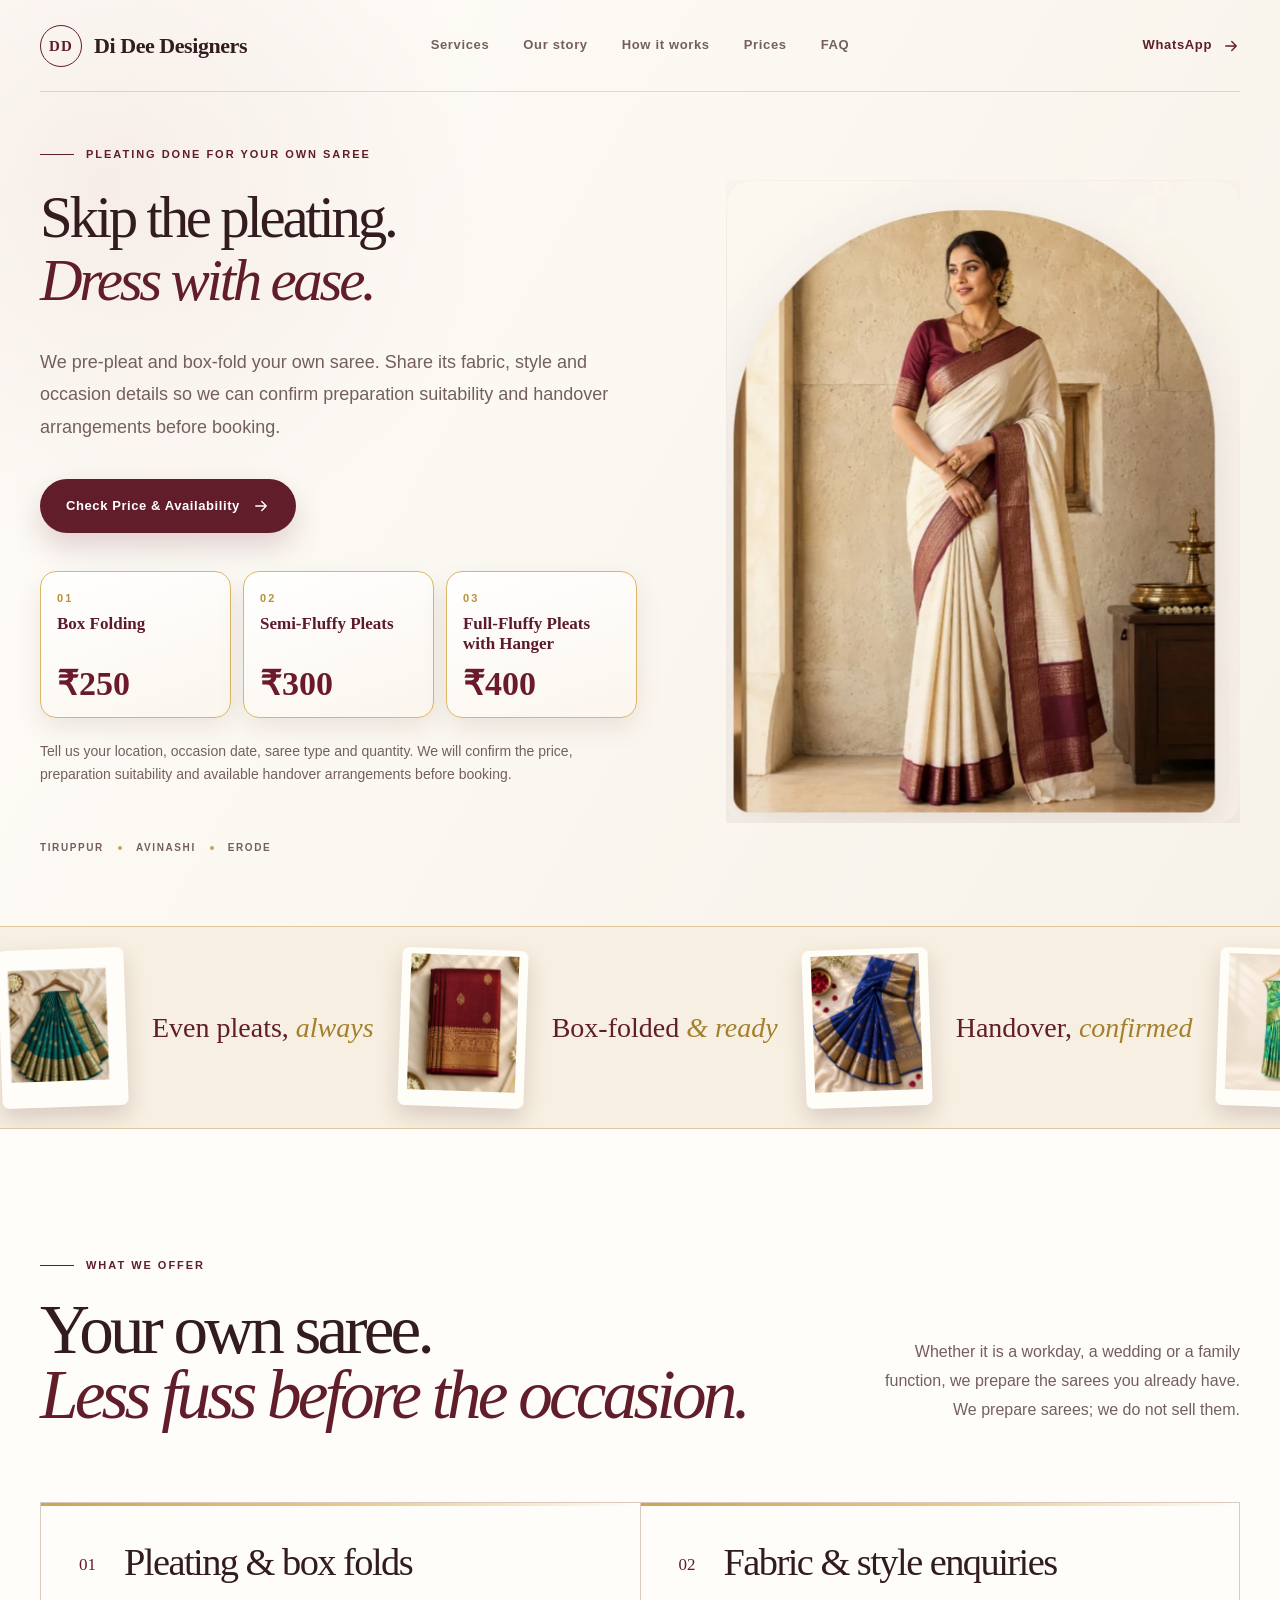
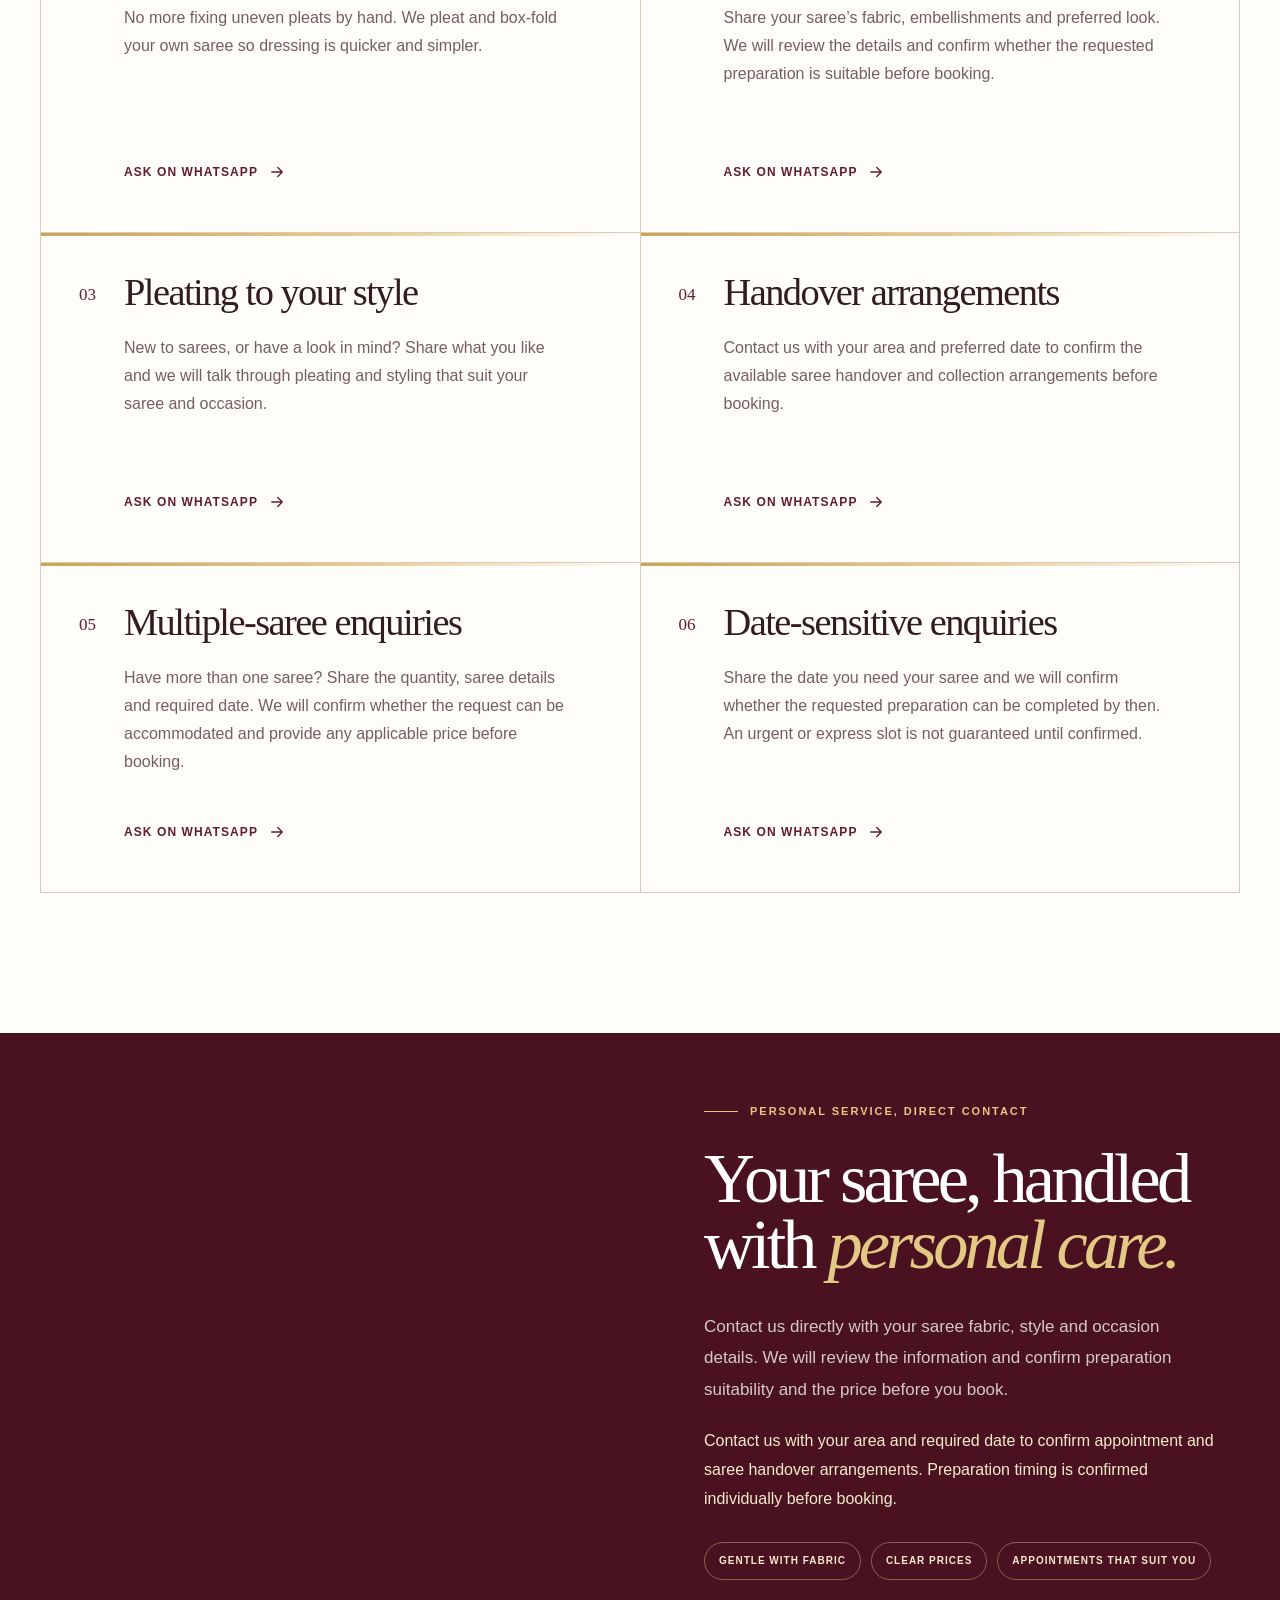
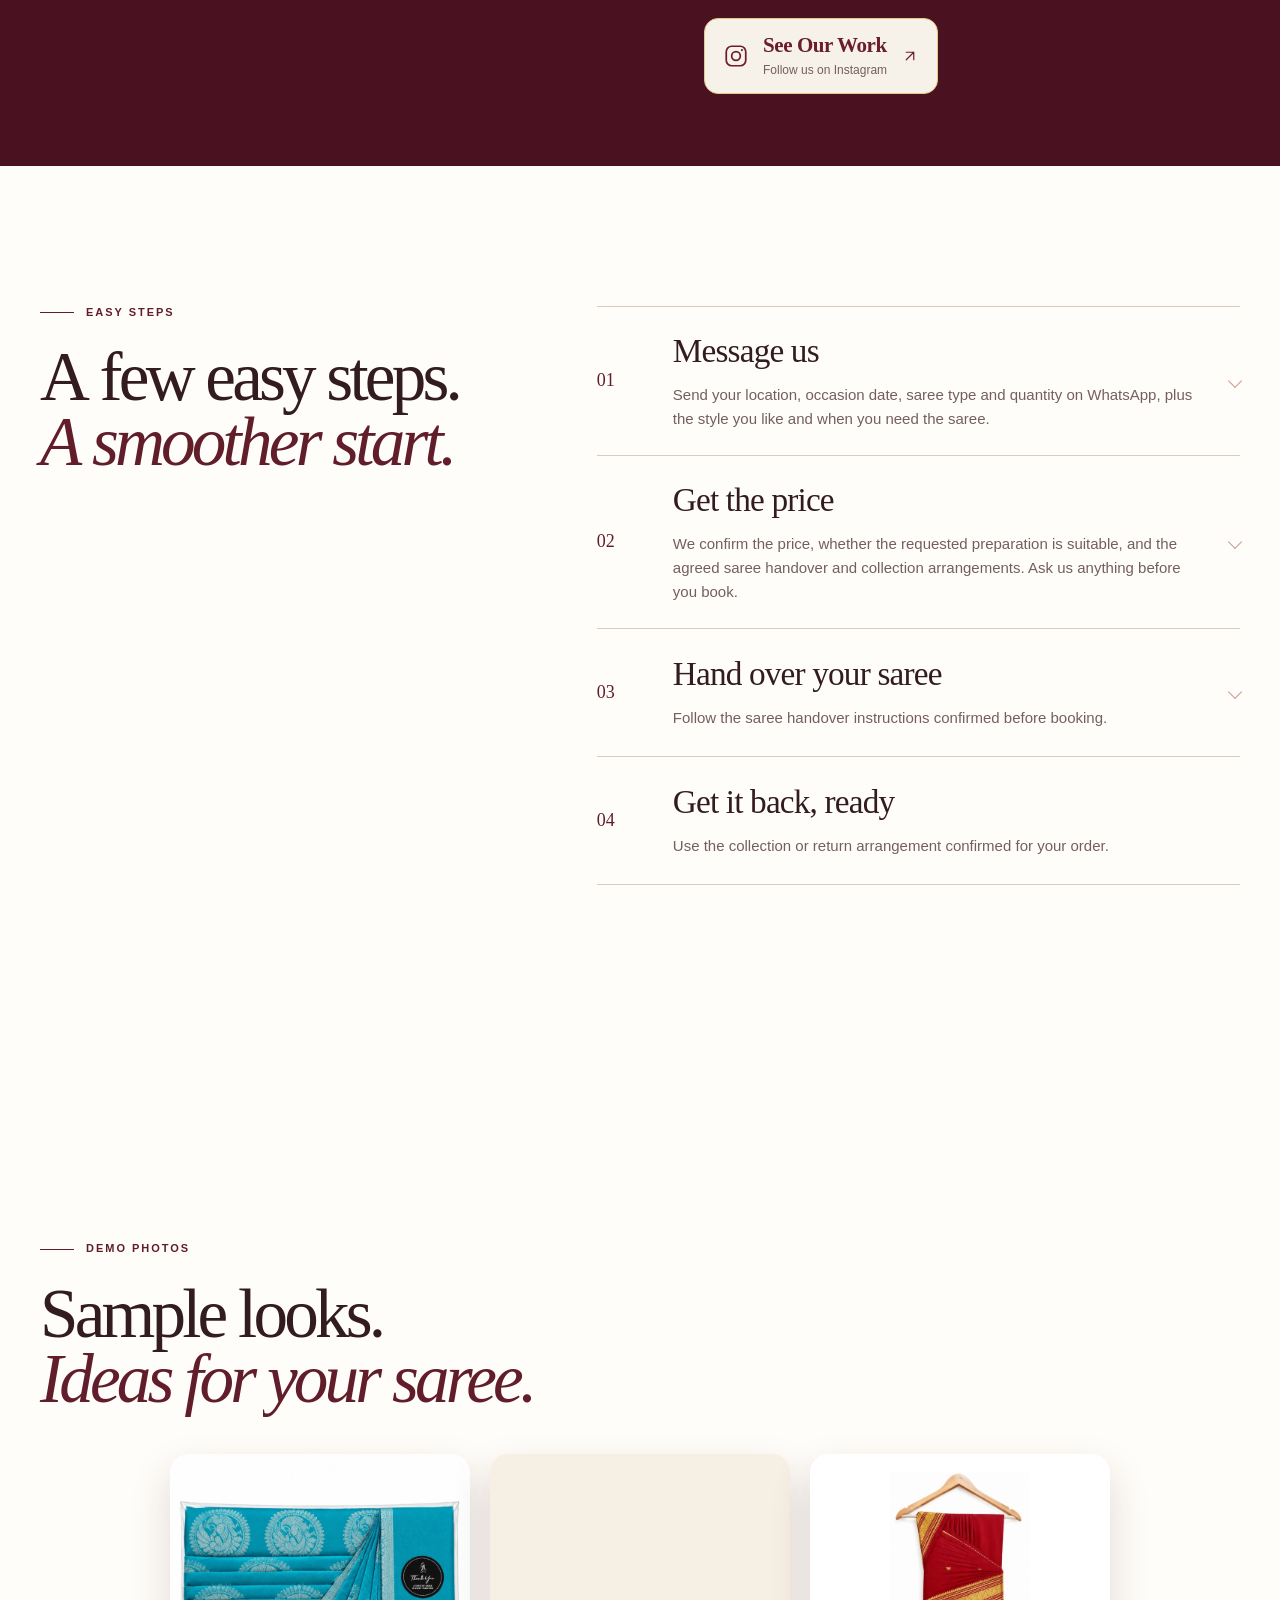
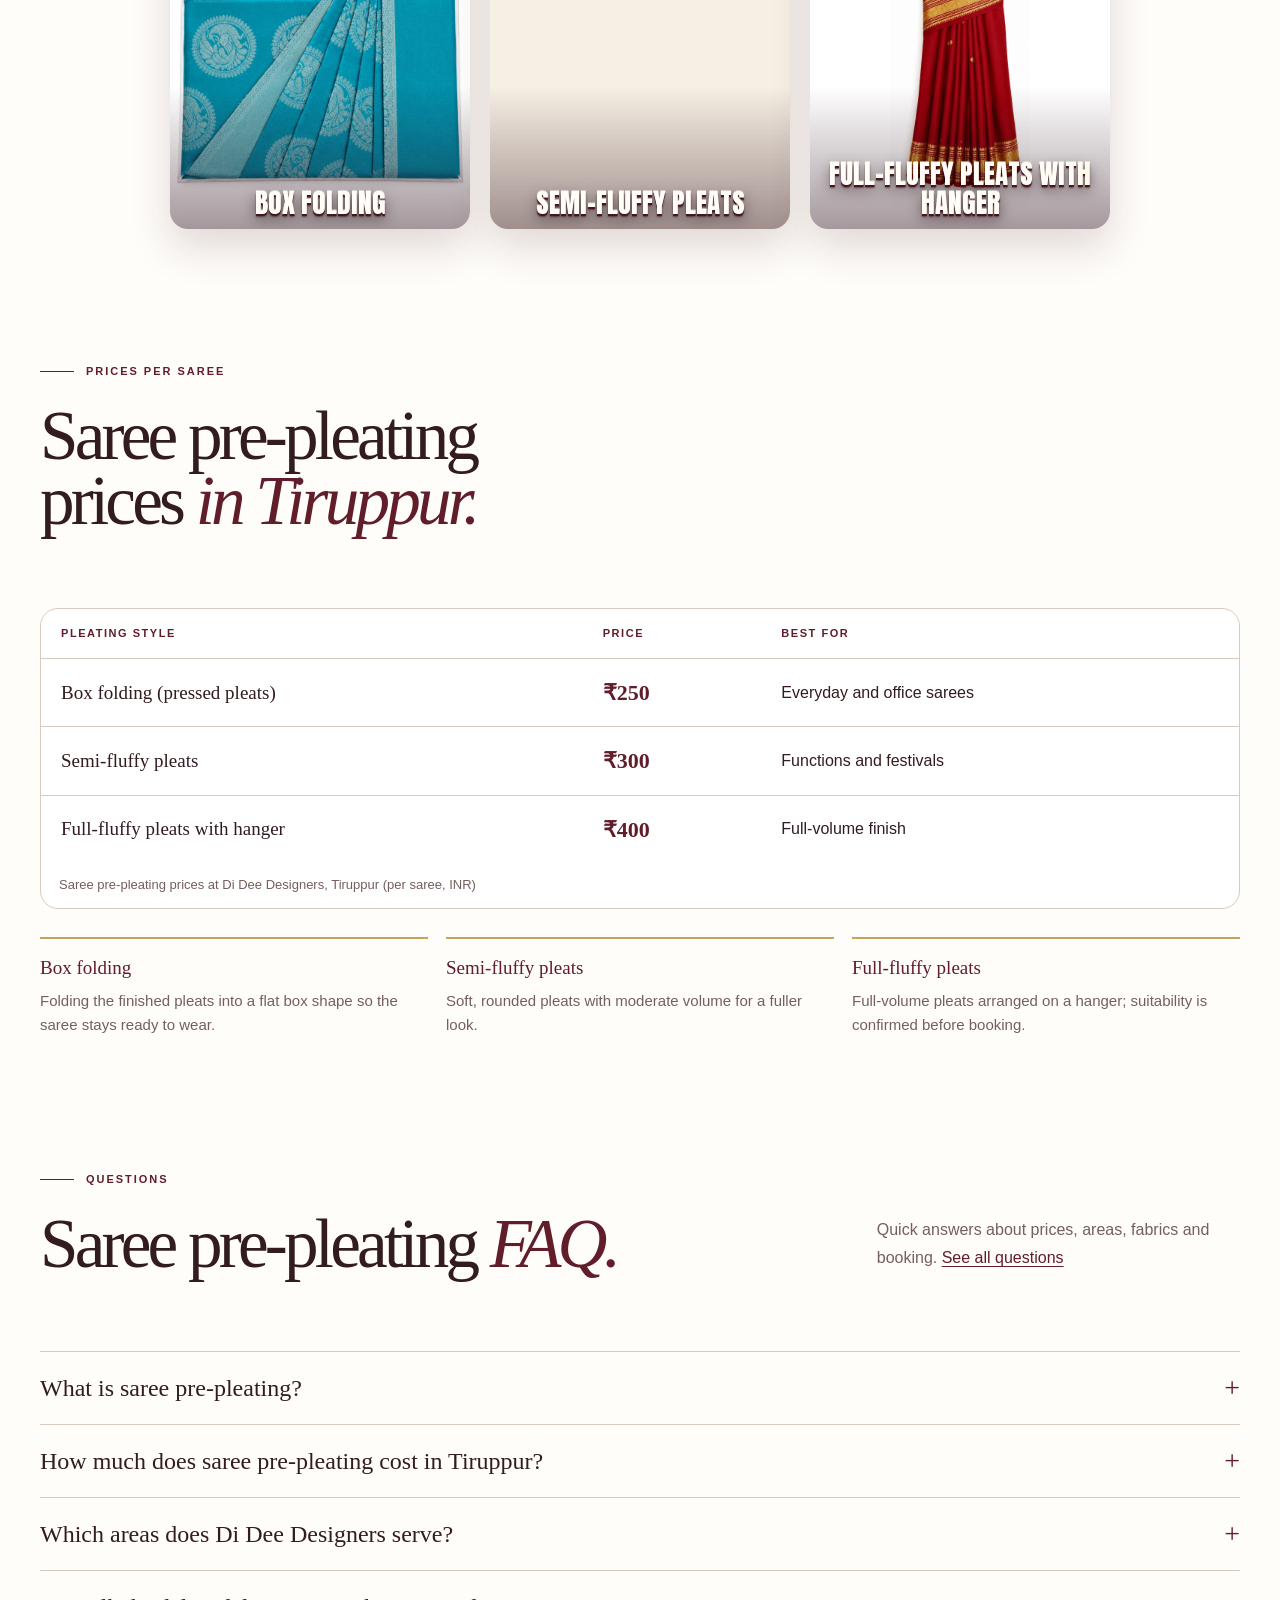
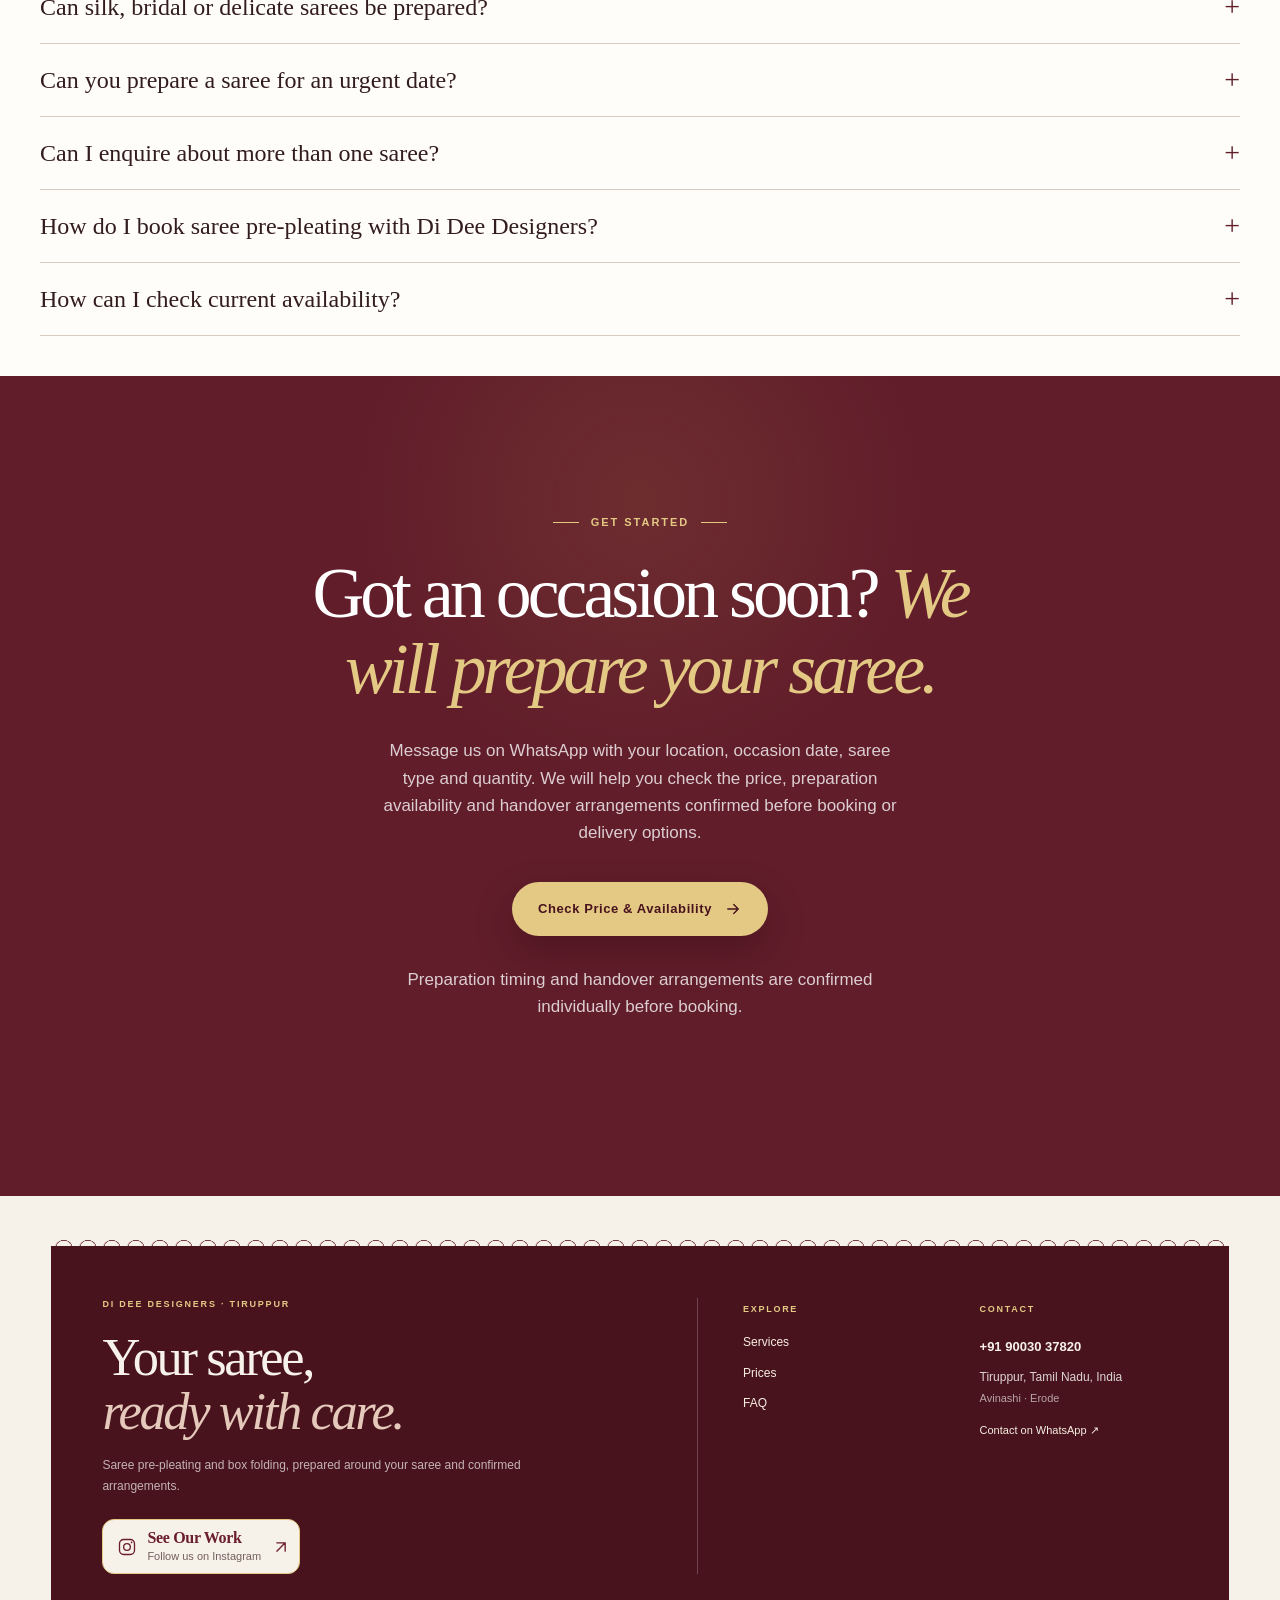
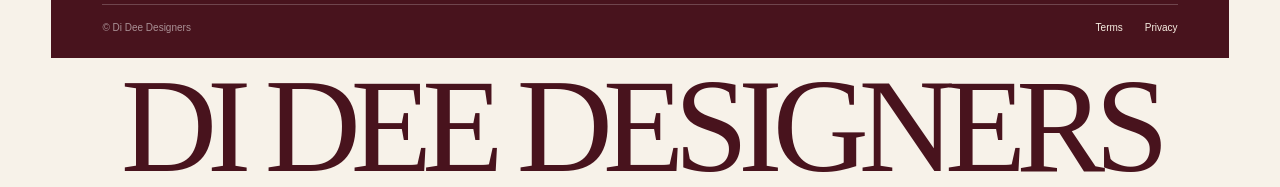
==== index.html @ 23223b84 "Trim home og:description to 139 characters Co-Authored-By: Claude Sonnet 5.5 <noreply@anthropic.com>" ====
<!DOCTYPE html>
<html lang="en-IN">
<head>
<meta charset="UTF-8">
<meta name="viewport" content="width=device-width, initial-scale=1">
<title>Saree Pre-pleating &amp; Box Folding in Tiruppur from ₹250 | Di Dee Designers</title>
<meta name="description" content="Saree pre-pleating &amp; box folding in Tiruppur from ₹250 per saree. Compare three pleating styles and contact us to confirm preparation details.">
<meta name="robots" content="index,follow,max-image-preview:large,max-snippet:-1,max-video-preview:-1">
<link rel="canonical" href="https://dideedesigners.in/">
<link rel="alternate" type="text/plain" title="LLM summary" href="https://dideedesigners.in/llms.txt">
<link rel="sitemap" type="application/xml" href="/sitemap.xml">
<link rel="preload" as="image" href="16-hero-new.webp" type="image/webp" fetchpriority="high">
<meta name="author" content="Di Dee Designers">
<meta name="geo.region" content="IN-TN">
<meta name="geo.placename" content="Tiruppur">
<meta property="og:type" content="website">
<meta property="og:site_name" content="Di Dee Designers">
<meta property="og:locale" content="en_IN">
<meta property="og:url" content="https://dideedesigners.in/">
<meta property="og:title" content="Saree Pre-pleating &amp; Box Folding in Tiruppur from ₹250 | Di Dee Designers">
<meta property="og:description" content="Your own saree pre-pleated and box-folded in Tiruppur. Three pleating styles from ₹250 per saree. Contact us to confirm preparation details.">
<meta property="og:image" content="https://dideedesigners.in/16-hero-new.webp">
<meta property="og:image:type" content="image/webp">
<meta property="og:image:width" content="606">
<meta property="og:image:height" content="724">
<meta property="og:image:alt" content="Woman wearing a cream saree with a maroon border, pre-pleated by Di Dee Designers, Tiruppur">
<meta name="twitter:card" content="summary_large_image">
<meta name="twitter:title" content="Saree Pre-pleating &amp; Box Folding in Tiruppur | Di Dee Designers">
<meta name="twitter:description" content="Your own saree pre-pleated and box-folded in Tiruppur. Three pleating styles from ₹250. Contact us to confirm preparation suitability and handover arrangements.">
<meta name="twitter:image" content="https://dideedesigners.in/16-hero-new.webp">
<meta name="twitter:image:alt" content="Woman wearing a cream saree with a maroon border, pre-pleated by Di Dee Designers, Tiruppur">
<meta name="theme-color" content="#4a1220">
<script type="application/ld+json">
{
  "@context": "https://schema.org",
  "@graph": [
    {
      "@type": ["LocalBusiness", "ProfessionalService"],
      "@id": "https://dideedesigners.in/#business",
      "name": "Di Dee Designers",
      "alternateName": ["DI DEE DESIGNERS", "Di Dee Designers Tiruppur"],
      "description": "Saree pre-pleating and box folding service in Tiruppur, Tamil Nadu. Di Dee Designers pleats and box-folds the customer's own saree in advance. Customers should share the fabric, style and occasion details so preparation suitability and handover arrangements can be confirmed before booking. Di Dee Designers prepares sarees; it does not sell them.",
      "slogan": "Skip the pleating. Dress with ease.",
      "url": "https://dideedesigners.in/",
      "telephone": "+919003037820",
      "image": ["https://dideedesigners.in/16-hero-new.webp", "https://dideedesigners.in/15-detail.webp", "https://dideedesigners.in/22-tier-fullfluffy.webp"],
      "logo": "https://dideedesigners.in/16-hero-new.webp",
      "priceRange": "₹250 - ₹400",
      "currenciesAccepted": "INR",
      "address": {
        "@type": "PostalAddress",
        "addressLocality": "Tiruppur",
        "addressRegion": "Tamil Nadu",
        "addressCountry": "IN"
      },
      "contactPoint": {"@type": "ContactPoint", "telephone": "+919003037820", "contactType": "customer service", "areaServed": "IN", "availableLanguage": ["English", "Tamil"]},
      "areaServed": [
        {"@type": "City", "name": "Tiruppur"},
        {"@type": "City", "name": "Avinashi"},
        {"@type": "City", "name": "Erode"}
      ],
      "knowsAbout": ["Saree pre-pleating", "Saree box folding", "Saree pleating", "Ready-to-wear saree pleats"],
      "sameAs": ["https://www.instagram.com/dideedesignerstirupur/"],
      "hasOfferCatalog": {
        "@type": "OfferCatalog",
        "name": "Saree pre-pleating prices (per saree)",
        "itemListElement": [
          {"@type": "Offer", "price": "250", "priceCurrency": "INR", "itemOffered": {"@type": "Service", "name": "Box folding (pressed pleats)", "serviceType": "Saree pre-pleating", "description": "Flat, even pleats pressed and box-folded. Suited to everyday and office sarees."}},
          {"@type": "Offer", "price": "300", "priceCurrency": "INR", "itemOffered": {"@type": "Service", "name": "Semi-fluffy pleats", "serviceType": "Saree pre-pleating", "description": "Soft, rounded pleats with moderate volume. Suited to functions and festivals."}},
          {"@type": "Offer", "price": "400", "priceCurrency": "INR", "itemOffered": {"@type": "Service", "name": "Full-fluffy pleats with hanger", "serviceType": "Saree pre-pleating", "description": "Full-volume pleats with a hanger. Contact us to confirm suitability for your saree."}}
        ]
      }
    },
    {
      "@type": "WebSite",
      "@id": "https://dideedesigners.in/#website",
      "url": "https://dideedesigners.in/",
      "name": "Di Dee Designers",
      "inLanguage": "en-IN",
      "publisher": {"@id": "https://dideedesigners.in/#business"}
    },
    {
      "@type": "WebPage",
      "@id": "https://dideedesigners.in/#webpage",
      "url": "https://dideedesigners.in/",
      "name": "Saree Pre-pleating & Box Folding in Tiruppur from ₹250 | Di Dee Designers",
      "isPartOf": {"@id": "https://dideedesigners.in/#website"},
      "about": {"@id": "https://dideedesigners.in/#business"},
      "primaryImageOfPage": {"@type": "ImageObject", "url": "https://dideedesigners.in/16-hero-new.webp", "width": 606, "height": 724},
      "inLanguage": "en-IN",
      "datePublished": "2026-10-24",
      "dateModified": "2026-11-05",
      "speakable": {"@type": "SpeakableSpecification", "cssSelector": ["#answer-summary", "#prices-heading"]}
    },
    {
      "@type": "HowTo",
      "@id": "https://dideedesigners.in/#howto",
      "name": "How to get your saree pre-pleated in Tiruppur",
      "step": [
        {"@type": "HowToStep", "position": 1, "name": "Message us", "text": "Send your location, occasion date, saree type and quantity to Di Dee Designers on WhatsApp at +91 90030 37820."},
        {"@type": "HowToStep", "position": 2, "name": "Get the price", "text": "Di Dee Designers confirms the price, whether the requested preparation can be offered, and the agreed handover and collection arrangements."},
        {"@type": "HowToStep", "position": 3, "name": "Hand over your saree", "text": "Follow the saree handover instructions confirmed before booking."},
        {"@type": "HowToStep", "position": 4, "name": "Get it back, ready", "text": "Use the collection or return arrangement confirmed for your order."}
      ]
    },
    {
      "@type": "FAQPage",
      "@id": "https://dideedesigners.in/#faq",
      "mainEntity": [
        {"@type": "Question", "name": "What is saree pre-pleating?", "acceptedAnswer": {"@type": "Answer", "text": "Saree pre-pleating is a service where your own saree is pleated and box-folded in advance, so you can wear it in a few minutes without arranging pleats by hand. Share the fabric and saree details before booking so preparation suitability can be confirmed."}},
        {"@type": "Question", "name": "How much does saree pre-pleating cost in Tiruppur?", "acceptedAnswer": {"@type": "Answer", "text": "At Di Dee Designers in Tiruppur, box folding (pressed pleats) costs ₹250, semi-fluffy pleats cost ₹300 and full-fluffy pleats with a hanger cost ₹400, per saree. The final price is confirmed on WhatsApp before you book."}},
        {"@type": "Question", "name": "Which areas does Di Dee Designers serve?", "acceptedAnswer": {"@type": "Answer", "text": "Di Dee Designers lists Tiruppur, Avinashi and Erode as service areas. Contact us with your location and required date to confirm whether your request can be accommodated and what handover arrangements are available."}},
        {"@type": "Question", "name": "Can silk, bridal or delicate sarees be prepared?", "acceptedAnswer": {"@type": "Answer", "text": "Share the fabric, embellishments and condition of your saree before booking. Di Dee Designers will confirm whether the requested preparation is suitable. The service prepares your own saree; it does not sell sarees."}},
        {"@type": "Question", "name": "Can you prepare a saree for an urgent date?", "acceptedAnswer": {"@type": "Answer", "text": "Share the date you need your saree before booking. Di Dee Designers will confirm whether the requested preparation can be completed by then. An urgent or express slot is not guaranteed until confirmed."}},
        {"@type": "Question", "name": "Can I enquire about more than one saree?", "acceptedAnswer": {"@type": "Answer", "text": "For a request involving more than one saree, send the quantity, saree details and required date on WhatsApp. Di Dee Designers will confirm whether the request can be accommodated and provide any applicable price before booking."}},
        {"@type": "Question", "name": "How do I book saree pre-pleating with Di Dee Designers?", "acceptedAnswer": {"@type": "Answer", "text": "Message +91 90030 37820 on WhatsApp with your location, occasion date, saree type and quantity. You will get the price, preparation suitability and agreed handover arrangements before you book."}},
        {"@type": "Question", "name": "How can I check current availability?", "acceptedAnswer": {"@type": "Answer", "text": "Message Di Dee Designers on WhatsApp at +91 90030 37820 to confirm current availability and arrange an appointment before visiting."}}
      ]
    }
  ]
}
</script>
<style>
/*! tailwindcss v4.2.1 | MIT License | https://tailwindcss.com */
@layer theme{:root,:host{--font-sans:ui-sans-serif, system-ui, sans-serif, "Apple Color Emoji", "Segoe UI Emoji", "Segoe UI Symbol", "Noto Color Emoji";--font-mono:ui-monospace, SFMono-Regular, Menlo, Monaco, Consolas, "Liberation Mono", "Courier New", monospace;--spacing:.25rem;--default-font-family:var(--font-sans);--default-mono-font-family:var(--font-mono)}}@layer base{*,:after,:before,::backdrop{box-sizing:border-box;border:0 solid;margin:0;padding:0}::file-selector-button{box-sizing:border-box;border:0 solid;margin:0;padding:0}html,:host{-webkit-text-size-adjust:100%;tab-size:4;line-height:1.5;font-family:var(--default-font-family,ui-sans-serif, system-ui, sans-serif, "Apple Color Emoji", "Segoe UI Emoji", "Segoe UI Symbol", "Noto Color Emoji");font-feature-settings:var(--default-font-feature-settings,normal);font-variation-settings:var(--default-font-variation-settings,normal);-webkit-tap-highlight-color:transparent}hr{height:0;color:inherit;border-top-width:1px}abbr:where([title]){-webkit-text-decoration:underline dotted;text-decoration:underline dotted}h1,h2,h3,h4,h5,h6{font-size:inherit;font-weight:inherit}a{color:inherit;-webkit-text-decoration:inherit;-webkit-text-decoration:inherit;-webkit-text-decoration:inherit;-webkit-text-decoration:inherit;text-decoration:inherit}b,strong{font-weight:bolder}code,kbd,samp,pre{font-family:var(--default-mono-font-family,ui-monospace, SFMono-Regular, Menlo, Monaco, Consolas, "Liberation Mono", "Courier New", monospace);font-feature-settings:var(--default-mono-font-feature-settings,normal);font-variation-settings:var(--default-mono-font-variation-settings,normal);font-size:1em}small{font-size:80%}sub,sup{vertical-align:baseline;font-size:75%;line-height:0;position:relative}sub{bottom:-.25em}sup{top:-.5em}table{text-indent:0;border-color:inherit;border-collapse:collapse}:-moz-focusring{outline:auto}progress{vertical-align:baseline}summary{display:list-item}ol,ul,menu{list-style:none}img,svg,video,canvas,audio,iframe,embed,object{vertical-align:middle;display:block}img,video{max-width:100%;height:auto}button,input,select,optgroup,textarea{font:inherit;font-feature-settings:inherit;font-variation-settings:inherit;letter-spacing:inherit;color:inherit;opacity:1;background-color:#0000;border-radius:0}::file-selector-button{font:inherit;font-feature-settings:inherit;font-variation-settings:inherit;letter-spacing:inherit;color:inherit;opacity:1;background-color:#0000;border-radius:0}:where(select:is([multiple],[size])) optgroup{font-weight:bolder}:where(select:is([multiple],[size])) optgroup option{padding-inline-start:20px}::file-selector-button{margin-inline-end:4px}::placeholder{opacity:1}@supports (not ((-webkit-appearance:-apple-pay-button))) or (contain-intrinsic-size:1px){::placeholder{color:currentColor}@supports (color:color-mix(in lab, red, red)){::placeholder{color:color-mix(in oklab, currentcolor 50%, transparent)}}}textarea{resize:vertical}::-webkit-search-decoration{-webkit-appearance:none}::-webkit-date-and-time-value{min-height:1lh;text-align:inherit}::-webkit-datetime-edit{display:inline-flex}::-webkit-datetime-edit-fields-wrapper{padding:0}::-webkit-datetime-edit{padding-block:0}::-webkit-datetime-edit-year-field{padding-block:0}::-webkit-datetime-edit-month-field{padding-block:0}::-webkit-datetime-edit-day-field{padding-block:0}::-webkit-datetime-edit-hour-field{padding-block:0}::-webkit-datetime-edit-minute-field{padding-block:0}::-webkit-datetime-edit-second-field{padding-block:0}::-webkit-datetime-edit-millisecond-field{padding-block:0}::-webkit-datetime-edit-meridiem-field{padding-block:0}::-webkit-calendar-picker-indicator{line-height:1}:-moz-ui-invalid{box-shadow:none}button,input:where([type=button],[type=reset],[type=submit]){appearance:button}::file-selector-button{appearance:button}::-webkit-inner-spin-button{height:auto}::-webkit-outer-spin-button{height:auto}[hidden]:where(:not([hidden=until-found])){display:none!important}}@layer components;@layer utilities{.visible{visibility:visible}.relative{position:relative}.start{inset-inline-start:var(--spacing)}.table{display:table}}:root{--ivory:#f7f2e9;--paper:#fffdf9;--ink:#321c1f;--muted:#745f5e;--wine:#611d2a;--wine-deep:#48131d;--rose:#c99b92;--gold:#c7a25a;--gold-light:#e4c984;--line:#d8cbbd;--serif:"Iowan Old Style", "Baskerville", "Times New Roman", serif;--sans:"Avenir Next", Avenir, "Segoe UI", Arial, sans-serif;--shadow:0 24px 70px #48131d1f}*{box-sizing:border-box}html{scroll-behavior:smooth}body{background:var(--paper);color:var(--ink);font-family:var(--sans);margin:0;font-size:16px;line-height:1.6;overflow-x:hidden}a{color:inherit;text-decoration:none}a,button{touch-action:manipulation}a:focus-visible,button:focus-visible{outline:3px solid var(--gold);outline-offset:4px}.skip-link{z-index:1000;background:var(--wine-deep);color:#fff;border-radius:999px;padding:10px 16px;transition:transform .18s;position:fixed;top:12px;left:16px;transform:translateY(-160%)}.skip-link:focus{transform:translateY(0)}.site-header{z-index:20;border-bottom:1px solid #611d2a29;grid-template-columns:1fr auto 1fr;align-items:center;width:min(100% - 80px,1400px);min-height:92px;margin:0 auto;display:grid;position:absolute;inset:0 0 auto}.brand{align-items:center;gap:12px;width:max-content;display:inline-flex}.brand-mark{aspect-ratio:1;border:1px solid var(--wine);width:42px;color:var(--wine);font-family:var(--serif);letter-spacing:.08em;border-radius:50%;place-items:center;font-size:15px;font-weight:600;display:grid}.brand-name{font-family:var(--serif);letter-spacing:-.02em;font-size:22px;font-weight:600}.desktop-nav{color:var(--muted);letter-spacing:.05em;justify-content:center;align-items:center;gap:34px;font-size:13px;font-weight:600;display:flex}.desktop-nav a{text-align:center;justify-content:center;align-items:center;min-height:44px;display:inline-flex}.desktop-nav a,.header-cta,.text-link,.service-card a{transition:color .18s,opacity .18s}.desktop-nav a:hover,.text-link:hover,.service-card a:hover{color:var(--gold)}.header-cta{min-height:44px;color:var(--wine);letter-spacing:.05em;justify-self:end;align-items:center;gap:10px;font-size:13px;font-weight:700;display:inline-flex}.header-cta:hover{color:var(--gold)}.hero{background:radial-gradient(circle at 8% 20%, #c99b9226, transparent 28%), linear-gradient(120deg, var(--paper) 0%, var(--ivory) 100%);grid-template-columns:minmax(0,1fr) minmax(420px,.86fr);align-items:center;gap:clamp(54px,7vw,112px);min-height:820px;padding:148px max(40px,50vw - 700px) 70px;display:grid}.hero-copy{text-align:left}.eyebrow{color:var(--wine);letter-spacing:.18em;text-transform:uppercase;align-items:center;gap:12px;margin:0 0 26px;font-size:11px;font-weight:700;line-height:1.2;display:flex}.eyebrow>span{background:currentColor;width:34px;height:1px}.hero h1,.section-heading h2,.about h2,.process h2,.final-cta h2{font-family:var(--serif);letter-spacing:-.055em;text-wrap:balance;margin:0;font-weight:500;line-height:.94}.hero h1{max-width:760px;font-size:clamp(48px,4.6vw,72px);line-height:1.06}h1 em,h2 em{color:var(--wine);font-weight:400}.hero-description{max-width:610px;color:var(--muted);margin:34px 0 0;font-size:18px;line-height:1.8}.hero-actions{flex-direction:column;align-items:flex-start;gap:16px;margin-top:36px;display:flex}.hero-actions p{max-width:540px;color:var(--muted);margin:0;font-size:14px;line-height:1.65}.button{letter-spacing:.045em;text-align:center;border-radius:999px;justify-content:center;align-items:center;gap:12px;min-height:54px;padding:0 26px;font-size:13px;font-weight:700;transition:transform .18s,background .18s,box-shadow .18s;display:inline-flex}.button:hover{transform:translateY(-2px)}.button:active{transform:translateY(0)}.button-primary{background:var(--wine);color:#fff;box-shadow:0 14px 30px #611d2a2e}.button-primary:hover{background:var(--wine-deep)}.hero-location{color:var(--muted);letter-spacing:.16em;text-transform:uppercase;align-items:center;gap:14px;margin-top:54px;font-size:10px;font-weight:700;display:flex}.hero-location i{background:var(--gold);border-radius:50%;width:4px;height:4px}.hero-visual{justify-self:end;width:min(100%,590px);position:relative}.hero-frame{z-index:1;aspect-ratio:4/5;width:100%;box-shadow:var(--shadow);background:#e8ddd0;border-radius:260px 260px 18px 18px;position:relative;overflow:hidden}.cover-image{object-fit:cover}.hero-image{object-position:center 44%}.detail-image{object-position:52% center}.marquee{background:var(--wine);color:#f8eeda;overflow:hidden}.marquee>div{flex-wrap:wrap;justify-content:center;align-items:center;gap:clamp(24px,4vw,60px);padding:28px 32px;display:flex}.marquee span{font-family:var(--serif);font-size:clamp(20px,2vw,30px);font-style:italic}.marquee svg{color:var(--gold-light)}.section-shell{width:min(100% - 80px,1320px);margin:0 auto}.services{padding-block:130px 140px}.section-heading{grid-template-columns:1.25fr .6fr;align-items:end;gap:80px;margin-bottom:74px;display:grid}.section-heading h2,.process h2{font-size:clamp(50px,5.4vw,78px)}.section-heading>p{max-width:420px;color:var(--muted);text-align:right;justify-self:end;margin:0 0 4px;font-size:16px;line-height:1.8}.service-grid{border-top:1px solid var(--line);border-left:1px solid var(--line);grid-template-columns:repeat(2,minmax(0,1fr));display:grid}.service-card{border-right:1px solid var(--line);border-bottom:1px solid var(--line);background:var(--paper);text-align:left;grid-template-rows:1fr auto;grid-template-columns:auto 1fr;align-content:space-between;column-gap:28px;min-height:330px;padding:38px;transition:background .24s,box-shadow .24s,transform .24s;display:grid}.service-card>div{align-self:center}.service-card:hover{z-index:1;background:#fff;position:relative;transform:translateY(-4px);box-shadow:0 22px 50px #48131d14}.service-number{color:var(--wine);font-family:var(--serif);font-size:17px}.service-card h3{font-family:var(--serif);letter-spacing:-.04em;margin:0;font-size:clamp(30px,3vw,42px);font-weight:500;line-height:1.1}.service-card p{max-width:440px;color:var(--muted);margin:20px 0 0;line-height:1.75}.service-card a{width:max-content;min-height:44px;color:var(--wine);letter-spacing:.09em;text-transform:uppercase;grid-column:2;align-items:center;gap:10px;font-size:12px;font-weight:700;display:inline-flex}.about{background:var(--wine-deep);color:#fff;grid-template-columns:1fr 1fr;min-height:760px;display:grid}.about-image-wrap{background:#d8c4ae;min-height:760px;position:relative;overflow:hidden}.about-image-wrap:after{content:"";background:linear-gradient(#0000 55%,#2d0f14b8);position:absolute;inset:0}.image-note{z-index:2;font-family:var(--serif);margin:0;font-size:19px;font-style:italic;position:absolute;bottom:38px;left:48px}.about-copy{flex-direction:column;justify-content:center;align-items:flex-start;padding:clamp(64px,8vw,128px);display:flex}.eyebrow.light{color:var(--gold-light)}.about h2{color:#fff;max-width:610px;font-size:clamp(52px,5.5vw,82px)}.about h2 em{color:var(--gold-light)}.about-intro{color:#ffffffc4;text-align:left;max-width:630px;margin:34px 0;font-size:17px;line-height:1.85}.highlights{flex-wrap:wrap;gap:10px;margin-bottom:38px;display:flex}.highlights span{color:#f6e9ca;letter-spacing:.1em;text-transform:uppercase;border:1px solid #e4c9846b;border-radius:999px;padding:10px 14px;font-size:10px;font-weight:700}.text-link{letter-spacing:.1em;text-transform:uppercase;align-items:center;gap:10px;min-height:44px;font-size:12px;font-weight:700;display:inline-flex}.light-link{color:var(--gold-light)}.process{grid-template-columns:.8fr 1.2fr;gap:clamp(60px,10vw,150px);padding-block:140px;display:grid}.process-heading{align-self:start;position:sticky;top:60px}.process-list{border-top:1px solid var(--line);margin:0;padding:0;list-style:none}.process-list li{border-bottom:1px solid var(--line);grid-template-columns:54px 1fr auto;align-items:center;gap:22px;min-height:128px;display:grid;position:relative}.process-list span{color:var(--wine);font-family:var(--serif);font-size:18px}.process-list h3{font-family:var(--serif);letter-spacing:-.025em;margin:0;font-size:clamp(25px,2.6vw,36px);font-weight:500;line-height:1.2}.process-list i{border-right:1px solid var(--rose);border-bottom:1px solid var(--rose);width:10px;height:10px;transform:rotate(45deg)}.final-cta{background:radial-gradient(circle at 50% 15%, #c7a25a1f, transparent 30%), var(--wine);color:#fff;text-align:center;flex-direction:column;justify-content:center;align-items:center;min-height:640px;padding:140px 32px;display:flex}.eyebrow.centered{justify-content:center}.eyebrow.centered>span{width:26px}.final-cta h2{max-width:1000px;font-size:clamp(44px,5.6vw,80px);line-height:1.06}.final-cta h2 em{color:var(--gold-light)}.final-cta>p:not(.eyebrow){color:#ffffffc7;max-width:520px;margin:30px 0 36px;font-size:17px}.button-gold{background:var(--gold-light);color:var(--wine-deep);box-shadow:0 16px 38px #14040840}.button-gold:hover{background:#f3dda5}footer{background:var(--wine-deep);color:#fff;border-top:1px solid #ffffff1f;grid-template-columns:1fr auto 1fr;align-items:center;gap:28px;padding:54px max(40px,50vw - 660px);display:grid}.footer-brand{align-items:center;gap:15px;display:flex}.footer-mark{border-color:var(--gold-light);color:var(--gold-light)}.footer-brand strong{font-family:var(--serif);font-size:24px;font-weight:500}.footer-brand p,.footer-areas{color:#ffffff94;margin:2px 0 0;font-size:12px}.instagram-cta{border:1px solid var(--gold-light);background:var(--ivory);color:#6b1d2b;text-align:left;border-radius:14px;grid-template-columns:26px minmax(0,1fr) 18px;justify-self:center;align-items:center;gap:14px;width:max-content;max-width:100%;min-height:72px;padding:14px 18px;transition:background-color .18s,transform .18s;display:inline-grid}.instagram-cta-copy{text-align:left;gap:3px;min-width:0;display:grid}.instagram-cta-title{font-family:var(--serif);letter-spacing:-.02em;font-size:21px;font-weight:600;line-height:1.2}.instagram-cta-subtitle{color:#745f5e;font-size:12px;line-height:1.5}.instagram-cta svg{flex-shrink:0}.instagram-cta:hover{background:#fffdf9;transform:translateY(-1px)}.instagram-cta:focus-visible{outline:3px solid var(--gold-light);outline-offset:5px}@media (width<=360px){.instagram-cta{gap:10px;padding-inline:14px}}.footer-areas{text-align:right;justify-self:end}@media (width<=1080px){.site-header{grid-template-columns:1fr auto;width:min(100% - 48px,1400px)}.desktop-nav{display:none}.hero{grid-template-columns:1fr .9fr;gap:48px;padding-inline:28px}.hero h1{font-size:clamp(44px,5.2vw,64px)}.about-copy{padding:64px}}@media (width<=820px){.site-header{width:calc(100% - 32px);min-height:76px}.brand-name{font-size:19px}.header-cta{justify-content:center;gap:5px;min-width:80px;font-size:12px}.header-cta svg{width:21px;height:21px}.hero{grid-template-columns:1fr;gap:52px;min-height:0;padding:120px 20px 62px}.hero h1{font-size:clamp(40px,8vw,60px)}.hero-copy{text-align:center;flex-direction:column;align-items:center;display:flex}.hero-copy .eyebrow{justify-content:center}.hero-description{font-size:16px;line-height:1.75}.hero-actions{flex-direction:column;align-items:center;gap:18px;width:100%}.hero-actions p{max-width:540px}.button{width:100%;min-height:56px}.hero-location{flex-wrap:wrap;justify-content:center;margin-top:38px}.hero-visual{justify-self:center;width:100%;max-width:560px}.hero-frame{aspect-ratio:4/5}.section-shell{width:calc(100% - 40px)}.services,.process{padding-block:92px}.section-heading,.process{grid-template-columns:1fr;gap:38px}.section-heading{margin-bottom:48px}.section-heading>p{text-align:left;justify-self:start}.service-grid{grid-template-columns:1fr}.service-card{min-height:280px;padding:30px 24px}.about{grid-template-columns:1fr}.about-image-wrap{min-height:600px}.about-copy{text-align:center;align-items:center;padding:82px 24px}.about-copy .eyebrow{justify-content:center}.about-intro{text-align:center}.highlights{justify-content:center}.process-heading{position:static}.final-cta{padding:100px 20px}footer{text-align:center;grid-template-columns:1fr;padding:48px 24px}.footer-brand{justify-content:center}footer .instagram-cta,.footer-areas{text-align:center;justify-self:center}}@media (width<=480px){.hero-frame{min-height:0}.marquee>div{flex-direction:column;justify-content:center;gap:12px}.marquee svg{width:18px;height:18px}.service-card{grid-template-columns:34px 1fr;column-gap:14px}.process-list li{grid-template-columns:42px 1fr auto;gap:12px;min-height:114px}.image-note{bottom:24px;left:24px}}.about-logistics{color:#f6e9ca;margin:-12px 0 28px;line-height:1.8}.process-list li{padding-block:24px}.process-list p{color:var(--muted);margin:12px 0 0;font-size:15px}.final-cta>.cta-note{margin:22px 0 0;font-size:14px}.desktop-nav a:hover,.header-cta:hover,.service-card a:hover{color:var(--wine-deep);text-decoration:underline}.brand-mark{flex-shrink:0}@media (width<=820px){.about h2,.section-heading h2,.process h2{font-size:clamp(40px,9vw,60px);line-height:1.06}.service-card a{letter-spacing:.03em;font-size:11px}.hero-copy .eyebrow{letter-spacing:.1em;font-size:10px}.hero-location{margin-top:28px}.about-intro,.about-logistics{text-align:left}}@media (width<=360px){.brand{gap:6px}.brand-mark{width:32px}.brand-name{font-size:17px}.header-cta{min-width:72px;font-size:11px}}@media (prefers-reduced-motion:reduce){html{scroll-behavior:auto}*,:before,:after{scroll-behavior:auto!important;transition-duration:.01ms!important;animation-duration:.01ms!important;animation-iteration-count:1!important}}
.added-price{display:flex;flex-wrap:wrap;align-items:baseline;gap:4px 12px;color:var(--muted);font-size:15px}
.added-price strong{font-family:var(--serif);font-size:28px;color:var(--wine);font-weight:600}
.added-slots{padding-top:24px;padding-bottom:24px}
.added-grid{display:grid;grid-template-columns:repeat(4,1fr);gap:14px}
.added-slot{background:#fff3c9;border:2px dashed var(--gold);border-radius:12px;min-height:150px;display:flex;flex-direction:column;align-items:center;justify-content:center;text-align:center;padding:16px;color:var(--wine-deep);font-size:15px;gap:8px}
.added-slot.wide{grid-column:span 2;min-height:120px}
.added-slot span{font-size:11px;font-weight:800;letter-spacing:.14em;background:var(--wine);color:#fff;padding:2px 10px;border-radius:99px}
@media (width<=820px){.added-grid{grid-template-columns:1fr 1fr}.added-slot.wide{grid-column:1/-1}}
@media (width<=820px){.added-price{justify-content:center;text-align:center}.added-price strong{font-size:26px}}
.added-photo{grid-column:span 2;margin:0;border-radius:12px;overflow:hidden;height:420px;background:#eee}
.added-photo img{width:100%;height:100%;object-fit:cover;display:block}
.added-slot:not(.wide){grid-column:span 2}
@media (width<=820px){.added-photo{grid-column:1/-1;height:380px}.added-slot:not(.wide){grid-column:span 1}}
.added-photo{height:auto;aspect-ratio:4/5;background:#f3ece0}
.added-photo img{object-position:center}
@media (width<=820px){.added-photo{height:auto;aspect-ratio:4/5}}
.added-photo{background:#f6efe4;display:flex;align-items:center;justify-content:center}
.added-photo img{object-fit:contain;width:100%;height:100%}
.added-col{grid-column:span 2;display:flex;flex-direction:column;gap:14px}
.added-photo{grid-column:auto;aspect-ratio:auto;background:none;display:block;height:auto}
.added-photo img{width:100%;height:auto;object-fit:initial}
@media (width<=820px){.added-col{grid-column:1/-1}}
footer .instagram-cta{min-height:0;padding:8px 14px;gap:10px;grid-template-columns:20px minmax(0,1fr) 14px;border-radius:12px}
footer .instagram-cta svg{width:20px;height:20px}
footer .instagram-cta-title{font-size:16px}
footer .instagram-cta-subtitle{font-size:11px}
footer .instagram-cta-copy{gap:1px}
.added-col:nth-of-type(2) .added-photo{aspect-ratio:0.84}
.added-col:nth-of-type(2) .added-photo img{height:100%;object-fit:cover}
@media (width<=820px){.added-col:nth-of-type(2) .added-photo{aspect-ratio:auto}.added-col:nth-of-type(2) .added-photo img{height:auto;object-fit:initial}}
@media (width>820px){
.added-col{display:contents}
.added-col .added-photo,.added-col:nth-of-type(2) .added-photo{grid-column:span 2;aspect-ratio:1/1;height:auto;background:#f6efe4;border-radius:12px;overflow:hidden;display:flex;align-items:center;justify-content:center}
.added-col .added-photo img,.added-col:nth-of-type(2) .added-photo img{width:100%;height:100%;object-fit:contain;object-position:center}
.added-grid{gap:16px}
}
.added-slots{padding-bottom:0}
.anim .rv{opacity:0;transform:translateY(22px);transition:opacity .8s cubic-bezier(.22,.7,.2,1),transform .8s cubic-bezier(.22,.7,.2,1)}
.anim .rv.in{opacity:1;transform:none}
.added-photo{overflow:hidden}
.added-photo img{transition:transform .9s cubic-bezier(.22,.7,.2,1)}
@media (hover:hover){
.added-photo:hover img{transform:scale(1.04)}
.service-card{transition:transform .35s ease,box-shadow .35s ease}
.service-card:hover{transform:translateY(-4px);box-shadow:0 14px 30px rgba(94,28,40,.14)}
.instagram-cta{transition:transform .3s ease,box-shadow .3s ease}
.instagram-cta:hover{transform:translateY(-2px);box-shadow:0 8px 18px rgba(0,0,0,.18)}
}
@keyframes ddfloat{0%,100%{transform:translateY(0)}50%{transform:translateY(-6px)}}
.hero-frame{animation:ddfloat 7s ease-in-out infinite}
@keyframes ddshine{0%,70%{transform:translateX(-120%)}100%{transform:translateX(220%)}}
@media (prefers-reduced-motion:reduce){.hero-frame{animation:none}}
.anim .rv{transform:translateY(40px);transition-duration:1.1s}
@media (prefers-reduced-motion:reduce){.anim .rv{transform:none;transition-duration:1s}.hero-frame{animation:ddfloat 7s ease-in-out infinite}}
@keyframes ddup{from{opacity:0;transform:translateY(30px)}to{opacity:1;transform:none}}
.hero-copy>*{animation:ddup 1s cubic-bezier(.22,.7,.2,1) both}
.hero-copy>*:nth-child(2){animation-delay:.15s}.hero-copy>*:nth-child(3){animation-delay:.3s}.hero-copy>*:nth-child(4){animation-delay:.45s}.hero-copy>*:nth-child(5){animation-delay:.6s}.hero-copy>*:nth-child(6){animation-delay:.75s}
@keyframes ddpulse{0%{box-shadow:0 0 0 0 rgba(94,28,40,.35)}70%,100%{box-shadow:0 0 0 14px rgba(94,28,40,0)}}
.hero-actions a:first-child{animation:ddpulse 2.6s ease-out infinite}
.dd-splash{position:fixed;inset:0;z-index:99999;overflow:hidden;pointer-events:all}
.dd-curtain{position:absolute;top:0;bottom:0;width:50.5%;background:repeating-linear-gradient(90deg,#4a1220 0,#6e1f33 5%,#8a2a42 9%,#5a1828 14%,#3c0e1a 18%);box-shadow:inset 0 0 90px rgba(0,0,0,.45);transition:transform 1.7s cubic-bezier(.77,0,.18,1)}
.dd-curtain.l{left:0}.dd-curtain.r{right:0}
.dd-splash.open .dd-curtain.l{transform:translateX(-102%)}
.dd-splash.open .dd-curtain.r{transform:translateX(102%)}
.dd-logo{position:absolute;inset:0;display:flex;flex-direction:column;align-items:center;justify-content:center;gap:10px;color:#e6c887;text-align:center;animation:ddlogo 1.3s cubic-bezier(.22,.7,.2,1) .15s both;transition:opacity .6s ease}
.dd-splash.open .dd-logo{opacity:0}
.dd-mono{width:84px;height:84px;border:2px solid #e6c887;border-radius:50%;display:flex;align-items:center;justify-content:center;font-family:var(--serif,Georgia,serif);font-size:32px;letter-spacing:.06em;box-shadow:0 0 40px rgba(230,200,135,.35)}
.dd-name{font-family:var(--serif,Georgia,serif);font-size:30px;letter-spacing:.04em}
.dd-sub{font-size:12px;letter-spacing:.3em;text-transform:uppercase;opacity:.85}
@keyframes ddlogo{from{opacity:0;transform:scale(.8) translateY(14px)}to{opacity:1;transform:none}}
.hero-copy>*{animation-delay:1.9s!important}
.hero-copy>*:nth-child(2){animation-delay:2.05s!important}.hero-copy>*:nth-child(3){animation-delay:2.2s!important}.hero-copy>*:nth-child(4){animation-delay:2.35s!important}.hero-copy>*:nth-child(5){animation-delay:2.5s!important}.hero-copy>*:nth-child(6){animation-delay:2.65s!important}
.hero-copy>*{animation-duration:1.2s!important;animation-name:ddup2!important}
@keyframes ddup2{from{opacity:0;transform:translateY(46px);filter:blur(6px)}to{opacity:1;transform:none;filter:blur(0)}}
.hero-visual.rv{animation:ddvis 1.6s cubic-bezier(.22,.7,.2,1) .15s both}
@keyframes ddvis{from{opacity:0;clip-path:inset(100% 0 0 0);transform:scale(1.06)}to{opacity:1;clip-path:inset(0);transform:none}}
.anim .rv{transform:translateY(64px);transition-duration:1.3s;filter:blur(4px);transition-property:opacity,transform,filter}
.anim .rv.in{filter:blur(0)}
.anim .service-card.rv:nth-child(odd){transform:translateX(-50px)}
.anim .service-card.rv:nth-child(even){transform:translateX(50px)}
.anim .service-card.rv.in{transform:none}
.anim .added-photo.rv{opacity:1;filter:none;transform:none;clip-path:inset(0 0 100% 0);transition:clip-path 1.5s cubic-bezier(.77,0,.18,1)}
.anim .added-photo.rv.in{clip-path:inset(0)}
.anim .added-photo.rv img{transform:scale(1.25);transition:transform 1.8s cubic-bezier(.22,.7,.2,1)}
.anim .added-photo.rv.in img{transform:scale(1)}
.anim .added-photo.rv.in:hover img{transform:scale(1.05)}
.anim .section-heading.rv,.anim .process-heading.rv{letter-spacing:.04em}
.anim .section-heading.rv.in,.anim .process-heading.rv.in{letter-spacing:0;transition:opacity 1.3s,transform 1.3s,filter 1.3s,letter-spacing 1.6s}
.anim .added-photo.rv .rv{transform:none}
@media (width<=820px){.anim .service-card.rv:nth-child(odd),.anim .service-card.rv:nth-child(even){transform:translateY(50px)}}
.dd-logo{inset:auto;left:0;right:0;top:170px;bottom:auto;justify-content:flex-start}
.anim .added-photo.rv{clip-path:none;transition:none}
.anim .added-photo.rv img{clip-path:inset(0 0 100% 0);transition:clip-path 1.5s cubic-bezier(.77,0,.18,1),transform 1.8s cubic-bezier(.22,.7,.2,1)}
.anim .added-photo.rv.in img{clip-path:inset(0);transform:scale(1)}

/* ===== v2 motion layer (reel-inspired) ===== */
:root{--e1:cubic-bezier(.22,.7,.2,1);--e2:cubic-bezier(.77,0,.18,1)}
@media (prefers-reduced-motion:reduce){.anim .rv{transition-duration:1.4s}}
/* intro */
.dd-curtain{transition:transform 2.1s var(--e2);background:repeating-linear-gradient(90deg,#3a0c18 0,#6e1f33 5%,#8f2b45 9%,#5a1828 14%,#34091a 18%);animation:curtainsway 2s ease-in-out both}
@keyframes curtainsway{from{filter:brightness(.55)}to{filter:brightness(1)}}
.dd-curtain.l{border-right:2px solid #d9b866}.dd-curtain.r{border-left:2px solid #d9b866}
.dd-logo{animation:ddlogo2 1.6s var(--e1) .2s both}
@keyframes ddlogo2{from{opacity:0;transform:scale(.7);filter:blur(8px)}to{opacity:1;transform:none;filter:blur(0)}}
.dd-mono{animation:ringpulse 2.2s ease-in-out infinite}
@keyframes ringpulse{0%,100%{box-shadow:0 0 30px rgba(230,200,135,.25)}50%{box-shadow:0 0 70px rgba(230,200,135,.65)}}
.dd-name,.dd-sub{opacity:0;animation:ddup2 1.2s var(--e1) both}
.dd-name{animation-delay:.7s}.dd-sub{animation-delay:1.1s}
/* header */
.anim .site-header{animation:hdrin 1.4s var(--e1) 2.5s both}
@keyframes hdrin{from{opacity:0;transform:translateY(-30px)}to{opacity:1;transform:none}}
/* hero */
.hero-copy>*{animation-delay:2.4s!important}
.hero-copy>*:nth-child(2){animation:none!important}
.hero-copy>*:nth-child(3){animation-delay:2.9s!important}.hero-copy>*:nth-child(4){animation-delay:3.1s!important}.hero-copy>*:nth-child(5){animation-delay:3.3s!important}.hero-copy>*:nth-child(6){animation-delay:3.5s!important}
.anim .eyebrow>span{transform-origin:left;animation:linedraw 1.4s var(--e1) 2.4s both}
@keyframes linedraw{from{transform:scaleX(0)}to{transform:scaleX(1)}}
.hero-visual.rv{animation:archin 2.2s var(--e2) .2s both!important}
@keyframes archin{from{opacity:1;clip-path:inset(100% 0 0 0);transform:translateY(40px)}to{opacity:1;clip-path:inset(0);transform:none}}
.hero-image{animation:kb 5s var(--e1) 2.3s both;translate:calc(var(--mx,0)*16px) calc(var(--my,0)*16px);transition:translate .8s ease-out}
@keyframes kb{from{scale:1.35}to{scale:1.06}}
/* word-mask text reveal */
.wm{display:inline-block;overflow:hidden;vertical-align:top;padding-bottom:.14em;margin-bottom:-.14em}
.wm>span{display:inline-block}
.anim .wm>span{transform:translateY(118%);transition:transform 1.3s var(--e1)}
.anim.go .hero h1 .wm>span,.anim .in .wm>span,.anim .wm.in>span{transform:none}
.anim .section-heading.rv,.anim .process-heading.rv,.anim .final-cta h2.rv,.anim .about-copy.rv{filter:none}
.anim .section-heading.rv,.anim .process-heading.rv,.anim .final-cta h2.rv{opacity:1;transform:none}
.anim .section-heading>p{opacity:0;transform:translateY(34px);transition:opacity 1.4s var(--e1) .6s,transform 1.4s var(--e1) .6s}
.anim .section-heading.in>p{opacity:1;transform:none}
/* service cards and steps */
.anim .service-card.rv{transform:translateY(80px) scale(.94);filter:blur(5px);transition:opacity 1.3s var(--e1),transform 1.4s var(--e1),filter 1.3s var(--e1),background .24s,box-shadow .24s}
.anim .service-card.rv:nth-child(odd),.anim .service-card.rv:nth-child(even){transform:translateY(80px) scale(.94)}
.anim .service-card.rv.in{transform:none;filter:none}
.service-card{position:relative}
.service-card:before{content:"";position:absolute;left:0;top:0;height:3px;width:100%;background:linear-gradient(90deg,#c9a45a,#e6c887,transparent);transform:scaleX(0);transform-origin:left;transition:transform 1.8s var(--e1) .5s}
.service-card.in:before{transform:scaleX(1)}
.service-card:hover{transform:translateY(-8px)!important}
.service-number{display:inline-block;transition:transform 1s var(--e1)}
.anim .service-card.rv .service-number{transform:translateX(-20px)}.anim .service-card.in .service-number{transform:none}
.anim .process li.rv,.anim .process-list li.rv{transform:translateX(-60px);filter:blur(4px)}
.anim .process li.in,.anim .process-list li.in{transform:none;filter:none}
/* image scenes */
.anim .about-image-wrap.rv{opacity:1;transform:none;filter:none}
.anim .about-image-wrap.rv img{clip-path:inset(14% 14% 14% 14% round 240px 240px 0 0);scale:1.3;transition:clip-path 2.2s var(--e2),scale 2.6s var(--e1);translate:0 calc((1 - var(--p,0))*50px)}
.anim .about-image-wrap.rv.in img{clip-path:inset(0 round 0);scale:calc(1.18 - .18*var(--p,1))}
.anim .about-image-wrap .image-note{opacity:0;transform:translateY(30px);transition:opacity 1.4s var(--e1) 1.2s,transform 1.4s var(--e1) 1.2s}
.anim .about-image-wrap.in .image-note{opacity:1;transform:none}
.anim .about-copy.rv{transform:translateX(70px)}.anim .about-copy.rv.in{transform:none}
.anim .highlights span{opacity:0;transform:translateY(20px);transition:opacity 1s var(--e1),transform 1s var(--e1)}
.anim .about-copy.in .highlights span{opacity:1;transform:none}
.anim .about-copy.in .highlights span:nth-child(2){transition-delay:.25s}.anim .about-copy.in .highlights span:nth-child(3){transition-delay:.5s}
/* gallery: curtains-open wipe */
.anim .added-photo.rv img{clip-path:inset(0 50% 0 50%);scale:1.3;translate:0 calc((1 - var(--p,0))*30px);transition:clip-path 2s var(--e2),scale 2.4s var(--e1);transform:none}
.anim .added-photo.rv.in img{clip-path:inset(0);scale:calc(1.14 - .14*var(--p,1));transform:none}
.anim .added-photo.rv.in:hover img{scale:1.07;transition:scale .9s var(--e1)}
/* buttons and links */
.button,.hero-actions a:first-child{position:relative;overflow:hidden}
.button:after{content:"";position:absolute;top:0;bottom:0;left:-60%;width:40%;background:linear-gradient(100deg,transparent,rgba(255,255,255,.45),transparent);transform:skewX(-20deg);animation:sheen 4.5s ease-in-out 4s infinite;pointer-events:none}
@keyframes sheen{0%{left:-60%}35%,100%{left:140%}}
.button:hover{transform:translateY(-4px) scale(1.03)}
.service-card a{background:linear-gradient(currentColor,currentColor) left bottom/0 1px no-repeat;transition:background-size .7s var(--e1)}
.service-card a:hover{background-size:100% 1px}
.instagram-cta{transition:transform .5s var(--e1),box-shadow .5s}.instagram-cta:hover{transform:translateY(-5px) scale(1.03)}
/* final cta */
.anim .final-cta .rv{transform:translateY(60px) scale(.96)}.anim .final-cta .rv.in{transform:none}
.final-cta .button-gold{animation:ddpulse 2.6s ease-out infinite}

/* horizontal gallery strip */
.added-slots{padding-left:0;padding-right:0;max-width:none}
.added-grid{display:flex!important;flex-wrap:nowrap;gap:18px!important;overflow-x:auto;overflow-y:hidden;scrollbar-width:none;-webkit-overflow-scrolling:touch;padding:8px 20px 16px;touch-action:pan-x pan-y}
.added-grid::-webkit-scrollbar{display:none}
.added-grid .added-photo,.added-grid .added-photo.rv{flex:0 0 auto!important;grid-column:auto!important;width:auto!important;height:460px!important;aspect-ratio:auto!important;background:#f6efe4;border-radius:14px;overflow:hidden;display:block!important;box-shadow:0 14px 34px rgba(60,20,30,.14)}
.added-grid .added-photo img,.anim .added-grid .added-photo img{height:100%!important;width:auto!important;max-width:none;object-fit:contain!important;display:block;clip-path:none!important;scale:1!important;translate:none!important;transform:none;transition:transform .9s cubic-bezier(.22,.7,.2,1)}
.added-grid .added-photo:hover img{transform:scale(1.04)}
.anim .added-grid.rv{opacity:0;transform:translateX(120px);filter:blur(6px)}
.anim .added-grid.rv.in{opacity:1;transform:none;filter:none}
@media (width<=820px){.added-grid .added-photo,.added-grid .added-photo.rv{height:380px!important}.added-grid{gap:12px!important;padding-left:14px;padding-right:14px}}

.added-grid .added-col{display:contents!important}
.added-grid .added-photo,.added-grid .added-photo.rv{width:auto!important;min-width:0!important;max-width:none!important;flex-basis:auto!important}

/* hero: 3 cross-fading renders + pricing cards */
.hero-frame{position:relative;overflow:hidden;background:#efe3d2}
.hs{position:absolute;inset:0;width:100%;height:100%;object-fit:cover;opacity:0;animation:hsl 15s linear infinite both;will-change:opacity,transform}
.hs2{animation-delay:5s}.hs3{animation-delay:10s}
@keyframes hsl{0%{opacity:0;transform:scale(1.14)}6%{opacity:1}33.3%{opacity:1;transform:scale(1.02)}40%{opacity:0;transform:scale(1)}100%{opacity:0;transform:scale(1)}}
.hcaps{position:absolute;left:14px;right:14px;bottom:16px;height:58px;z-index:3;pointer-events:none}
.hcap{position:absolute;inset:0;display:flex;align-items:center;justify-content:space-between;gap:12px;padding:0 18px;border-radius:14px;background:rgba(58,14,24,.62);backdrop-filter:blur(10px);-webkit-backdrop-filter:blur(10px);border:1px solid rgba(226,196,120,.55);color:#fff;opacity:0;animation:hcp 15s linear infinite both}
.hc2{animation-delay:5s}.hc3{animation-delay:10s}
.hcap b{font-family:var(--serif);font-weight:600;font-size:18px;line-height:1.15}
.hcap i{font-style:normal;font-family:var(--serif);font-weight:700;font-size:24px;color:#f0d68a}
@keyframes hcp{0%{opacity:0;transform:translateY(16px)}7%{opacity:1;transform:none}31%{opacity:1;transform:none}37%{opacity:0;transform:translateY(-10px)}100%{opacity:0}}
.hdots{position:absolute;top:16px;right:16px;z-index:3;display:flex;gap:7px}
.hdots span{width:26px;height:4px;border-radius:4px;background:rgba(255,255,255,.45);animation:hdt 15s linear infinite both}
.hd2{animation-delay:5s}.hd3{animation-delay:10s}
@keyframes hdt{0%{background:rgba(255,255,255,.45)}3%{background:#f0d68a}33%{background:#f0d68a}36%{background:rgba(255,255,255,.45)}100%{background:rgba(255,255,255,.45)}}
.price-cards{display:grid;grid-template-columns:repeat(3,1fr);gap:12px;margin:22px 0 6px;width:100%}
.pc{position:relative;display:flex;flex-direction:column;gap:6px;padding:18px 16px 16px;border-radius:16px;background:linear-gradient(160deg,#fffdf8,#f7ecd9);border:1px solid #dcc58c;box-shadow:0 10px 26px rgba(90,40,30,.10);overflow:hidden;transition:transform .5s cubic-bezier(.22,.7,.2,1),box-shadow .5s}
.pc::before{content:"";position:absolute;left:0;right:0;top:0;height:3px;background:linear-gradient(90deg,#b8892e,#f0d68a,#b8892e)}
.pc:hover{transform:translateY(-6px)!important;box-shadow:0 18px 34px rgba(90,40,30,.2)}
.pc-n{font-size:11px;font-weight:800;letter-spacing:.2em;color:#b8892e}
.pc-t{font-family:var(--serif);font-size:17px;font-weight:600;line-height:1.2;color:#3a0e18}
.pc-p{font-family:var(--serif);font-size:34px;font-weight:700;color:#6b1a2b;line-height:1;margin-top:auto;padding-top:6px}
.pc:nth-child(3){background:linear-gradient(160deg,#6b1a2b,#3a0e18);border-color:#d9b765}
.pc:nth-child(3) .pc-t{color:#fff}.pc:nth-child(3) .pc-p{color:#f0d68a}
.anim .price-cards .pc.rv{opacity:0;transform:translateY(46px) scale(.92);filter:blur(5px)}
.anim .price-cards .pc.rv.in{opacity:1;transform:none;filter:none}
.anim .price-cards .pc.in::after{content:"";position:absolute;top:0;bottom:0;width:60%;left:-80%;background:linear-gradient(100deg,transparent,rgba(255,255,255,.55),transparent);animation:pcs 4.5s ease-in-out 1.2s infinite}
@keyframes pcs{0%,60%{left:-80%}100%{left:130%}}
@media (width<=820px){.price-cards{grid-template-columns:1fr;gap:10px}.pc{flex-direction:row;align-items:center;gap:12px;padding:14px 16px}.pc-p{margin:0;padding:0;margin-left:auto;font-size:30px}.pc-t{font-size:17px}.hcap b{font-size:16px}.hcap i{font-size:21px}}
@media (width<=820px){.pc-t{text-align:left;flex:1}}
@keyframes hcp{0%{opacity:0;transform:translateY(16px)}6%{opacity:1;transform:none}29%{opacity:1;transform:none}32%{opacity:0;transform:translateY(-10px)}100%{opacity:0}}

/* v2 audit fixes: nothing cropped */
.wm{padding:0 .2em .16em .06em!important;margin:0 -.2em -.16em -.06em!important}
.hero-frame{border-radius:22px!important}
@keyframes hsl{0%{opacity:0;transform:scale(1.03)}6%{opacity:1}33.3%{opacity:1;transform:scale(1)}40%{opacity:0;transform:scale(1)}100%{opacity:0;transform:scale(1)}}
.about-image-wrap{display:flex!important;align-items:center;justify-content:center;min-height:0!important;padding:40px 0 90px}
.about-image-wrap img,.anim .about-image-wrap.rv img{position:relative!important;inset:auto!important;width:100%!important;height:auto!important;max-height:none!important;object-fit:contain!important;object-position:center!important;scale:1!important}
.anim .about-image-wrap.rv img{clip-path:inset(0 50% 0 50%);transition:clip-path 2.2s var(--e2)}
.anim .about-image-wrap.rv.in img{clip-path:inset(0)}
@media (width>900px){.about-image-wrap{min-height:760px!important;padding:40px 0 90px}}
.pc,.pc:nth-child(3){background:linear-gradient(160deg,#6b1a2b,#3a0e18)!important;border-color:#d9b765!important}
.pc .pc-t{color:#fff!important}.pc .pc-p{color:#f0d68a!important}.pc .pc-n{color:#d9b765!important}
.hcaps{display:none!important}
.own-gallery{padding:70px 0 90px;overflow-x:clip}
.own-grid{display:grid;grid-template-columns:1fr 1fr;gap:36px;align-items:start;padding:0 4px}
.own-pic{margin:0;background:#f7efe3;border:1px solid #d9b765;border-radius:22px;padding:14px;box-shadow:0 24px 60px -28px rgba(58,14,24,.45)}
.own-pic img{display:block;width:100%;height:auto;border-radius:14px;object-fit:contain}
.anim .own-pic.rv{opacity:0;transition:transform 1.6s cubic-bezier(.2,.8,.2,1),opacity 1.4s ease}
.anim .own-l.rv{transform:translate(-90px,-70px) rotate(-3deg)}
.anim .own-r.rv{transform:translate(90px,-70px) rotate(3deg)}
.anim .own-pic.rv.in{opacity:1;transform:none}
@media (max-width:820px){.own-grid{grid-template-columns:1fr;gap:28px}.own-gallery{padding:50px 0 60px}}
.about-image-wrap,.anim .about-image-wrap.rv{opacity:1!important;transform:none!important;filter:none!important;padding:0!important;min-height:0!important;align-items:stretch!important}
.about-image-wrap img,.anim .about-image-wrap.rv img,.anim .about-image-wrap.rv.in img{clip-path:none!important;transition:none!important;opacity:1!important;display:block;width:100%!important;height:auto!important;object-fit:contain!important;translate:none!important;scale:1!important;position:relative!important}
.about-image-wrap .image-note{position:absolute!important;left:24px;bottom:24px;z-index:2}
@media (width>900px){.about-image-wrap{display:flex!important;align-items:center!important;justify-content:center;min-height:0!important}}
.pc:nth-child(2),.pc:nth-child(2):hover{background:linear-gradient(160deg,#ffffff,#fbf6ee)!important;border-color:#d9b765!important}
.pc:nth-child(2) .pc-t{color:#5c1a2b!important}.pc:nth-child(2) .pc-p{color:#6b1a2b!important}.pc:nth-child(2) .pc-n{color:#b8923a!important}
.marquee.mq{background:linear-gradient(180deg,#4a1220,#5c1a2b);padding:22px 0;overflow:hidden;border-top:1px solid #d9b765;border-bottom:1px solid #d9b765}
.marquee.mq>.mq-track{display:flex!important;flex-direction:row!important;flex-wrap:nowrap!important;justify-content:flex-start!important;align-items:center;gap:16px!important;padding:0 8px!important;width:max-content;animation:mqmove 32s linear infinite;will-change:transform}
.marquee.mq .mq-i{display:inline-flex;align-items:center;gap:10px;white-space:nowrap;border:1px solid #d9b765;border-radius:0;background:rgba(255,255,255,.06);padding:12px 22px;font-family:var(--serif);font-style:italic;font-size:20px;color:#f8eeda}
.marquee.mq .mq-i svg{width:18px;height:18px;color:#e8c777;flex:none}
@keyframes mqmove{from{transform:translateX(0)}to{transform:translateX(-50%)}}
.pc:nth-child(2):before,.pc:nth-child(2):after{display:none!important}
.about-image-wrap{background:#4a1220!important}
.about-image-wrap:after{display:none!important}
@keyframes hsl{0%{opacity:0}6%{opacity:1}33.3%{opacity:1}40%{opacity:0}100%{opacity:0}}
.hs{object-fit:cover!important;object-position:center!important;transform:none!important}
.pc,.pc:nth-child(2),.pc:nth-child(3),.pc:hover{background:linear-gradient(160deg,#ffffff,#fbf6ee)!important;border-color:#d9b765!important}
.pc .pc-t,.pc:nth-child(2) .pc-t{color:#5c1a2b!important}
.pc .pc-p,.pc:nth-child(2) .pc-p{color:#6b1a2b!important}
.pc .pc-n,.pc:nth-child(2) .pc-n{color:#b8923a!important}
.pc:before,.pc:after,.pc.in::after{display:none!important}
.about{display:block!important;min-height:0!important}
.about .about-image-wrap{display:block!important;position:relative;width:100%!important;max-width:none!important;min-height:0!important;padding:0!important;background:#4a1220!important;overflow:hidden}
.about .about-image-wrap img{display:block;width:100%!important;height:auto!important;object-fit:contain!important;position:relative!important}
.about .about-image-wrap::after{content:"";display:block!important;position:absolute;left:0;right:0;bottom:0;height:34%;background:linear-gradient(180deg,transparent,rgba(30,6,14,.62));pointer-events:none;z-index:1}
.about .about-image-wrap .image-note{position:absolute!important;left:clamp(18px,4vw,56px);bottom:clamp(16px,3vw,44px);z-index:2;color:#fff;font-family:var(--serif);font-style:italic;font-size:clamp(18px,2.4vw,30px);margin:0;text-shadow:0 1px 8px rgba(0,0,0,.45)}
.about .about-copy{max-width:760px;margin:0 auto;padding:56px 24px 72px}
.anim .about .about-image-wrap.rv img{transition:opacity 1.8s cubic-bezier(.2,.7,.2,1),transform 2.6s cubic-bezier(.2,.7,.2,1)!important;transform:none!important;scale:1!important}
.anim .about .about-image-wrap.rv:not(.in) img{opacity:0!important;transform:scale(.9)!important;animation:awfb .01s 7s forwards}
.anim .about .about-image-wrap.rv.in img{opacity:1!important;transform:scale(1)!important}
.anim .about .about-image-wrap.rv:not(.in) .image-note{opacity:0!important;transform:translateY(24px)!important;animation:awfb .01s 7s forwards}
.anim .about .about-image-wrap.rv.in .image-note{opacity:1!important;transform:none!important;transition:opacity 1.4s ease 1.3s,transform 1.4s ease 1.3s!important}
@keyframes awfb{to{opacity:1;transform:none}}
.about .about-image-wrap::after{top:auto!important;inset:auto 0 0 0!important;height:34%!important}
@media (min-width:900px){
.about{display:grid!important;grid-template-columns:1fr 1fr!important;align-items:center;min-height:0!important;background:#4a1220}
.about .about-image-wrap{align-self:center;width:100%!important}
.about .about-copy{max-width:none;margin:0;padding:72px clamp(40px,5vw,88px)}
}
.about .about-image-wrap::after,.about .about-image-wrap .image-note{display:none!important;content:none!important}
.about .about-image-wrap{aspect-ratio:5/4!important;height:auto!important;min-height:0!important;position:relative!important;overflow:hidden!important;align-self:center!important}
.about .about-image-wrap img.detail-image,.anim .about .about-image-wrap.rv img.detail-image{position:absolute!important;inset:0!important;width:100%!important;height:100%!important;max-height:none!important;object-fit:contain!important;object-position:center!important;clip-path:none!important}
.about .about-image-wrap img.bgfill{display:none!important}
@media (min-width:900px){
.about{align-items:stretch!important}
.about .about-image-wrap{aspect-ratio:auto!important;align-self:stretch!important;min-height:520px!important;background:#2a0a14!important}
.about .about-image-wrap img.bgfill,.anim .about .about-image-wrap.rv img.bgfill{display:block!important;position:absolute!important;inset:0!important;width:100%!important;height:100%!important;object-fit:cover!important;filter:blur(28px) brightness(.75)!important;transform:scale(1.15)!important;opacity:1!important;transition:none!important;animation:none!important;clip-path:none!important}
}
@media (min-width:900px){
html:not(.pw) .about .about-image-wrap img.bgfill,html:not(.pw).anim .about .about-image-wrap.rv img.bgfill{display:none!important}
html:not(.pw) .about .about-image-wrap{background:#4a1220!important}
html:not(.pw) .about .about-image-wrap img.detail-image,html:not(.pw).anim .about .about-image-wrap.rv img.detail-image{object-fit:cover!important;object-position:center!important}
}
.steps-visual{margin-top:36px;overflow:hidden}
.steps-visual img{display:block;width:100%;height:auto;object-fit:contain}
.anim .steps-visual.rv{filter:none!important}
.anim .steps-visual.rv img{transition:opacity 1.8s cubic-bezier(.2,.7,.2,1),transform 2.6s cubic-bezier(.2,.7,.2,1)!important}
.anim .steps-visual.rv:not(.in) img{opacity:0!important;transform:scale(.9)!important;animation:awfb .01s 7s forwards}
.anim .steps-visual.rv.in img{opacity:1!important;transform:scale(1)!important}
.anim .steps-visual.rv{opacity:1!important;transform:none!important}
@media (max-width:900px){.steps-visual{margin-top:8px}}
/* polish: align card titles across a row, flush gallery */
.service-card>div{align-self:start!important}
.service-card .service-number{align-self:start;padding-top:10px}
.own-grid{padding-left:0!important;padding-right:0!important}
/* about image reveal: gentle fade + grow, ends fully visible */
html:not(.pw).anim .about .about-image-wrap.rv:not(.in) img{opacity:.0!important;transform:scale(1.12)!important}
html:not(.pw).anim .about .about-image-wrap.rv img{transition:opacity 1.4s ease,transform 2s cubic-bezier(.2,.8,.2,1)!important;transform-origin:50% 50%}
html:not(.pw).anim .about .about-image-wrap.rv.in img{opacity:1!important;transform:none!important}
/* about image: stronger reveal - rise, grow from smaller with soft overshoot, wipe up */
html:not(.pw).anim .about .about-image-wrap.rv:not(.in) img{opacity:0!important;transform:translateY(90px) scale(.78)!important;clip-path:inset(0 0 100% 0)!important}
html:not(.pw).anim .about .about-image-wrap.rv img{transition:opacity 1.2s ease,transform 2.2s cubic-bezier(.34,1.35,.5,1),clip-path 1.8s cubic-bezier(.2,.8,.2,1)!important;transform-origin:50% 60%}
html:not(.pw).anim .about .about-image-wrap.rv.in img{opacity:1!important;transform:none!important;clip-path:inset(0)!important}

.hs1{animation:none!important;opacity:1!important;transform:none!important}

/* demo photos strip: auto-scroll + lean-in slow zoom */
.demo-strip{padding:56px 0 10px}
.demo-strip .section-heading{margin-bottom:28px}
.ds-wrap{overflow:hidden;-webkit-mask-image:linear-gradient(90deg,transparent,#000 5%,#000 95%,transparent);mask-image:linear-gradient(90deg,transparent,#000 5%,#000 95%,transparent)}
.ds-track{display:flex;width:max-content;padding:14px 0 30px;animation:dsmove 30s linear infinite;will-change:transform}
.ds-card{flex:0 0 auto;width:clamp(220px,26vw,300px);aspect-ratio:4/5;margin-right:20px;border-radius:18px;overflow:hidden;background:#f6efe4;box-shadow:0 18px 40px rgba(60,20,30,.16)}
.ds-card img{width:100%;height:100%;object-fit:cover;display:block;animation:dslean 16s ease-in-out infinite alternate;will-change:transform}
.ds-card:nth-child(even) img{animation-direction:alternate-reverse}
@keyframes dsmove{to{transform:translateX(-50%)}}
@keyframes dslean{from{transform:scale(1.02) translate(0,0)}to{transform:scale(1.12) translate(-1.5%,1%)}}
@media(hover:hover){.ds-wrap:hover .ds-track{animation-play-state:paused}}
@media (prefers-reduced-motion:reduce){.ds-track,.ds-card img{animation:none}}

/* trendy editorial benefits strip: art-deco wide caps + moving gold sheen */
.marquee.mq{background:linear-gradient(115deg,#420e1b 0%,#5c1a2b 42%,#6b2133 50%,#5c1a2b 58%,#420e1b 100%);padding:30px 0;border-top:1px solid rgba(228,201,132,.55);border-bottom:1px solid rgba(228,201,132,.55)}
.marquee.mq>.mq-track{gap:36px!important;animation-duration:46s}
.marquee.mq .mq-i{border:none!important;background:none;padding:0!important;font-style:normal;text-transform:uppercase;letter-spacing:.16em;font-weight:600;font-size:clamp(20px,2.4vw,30px);color:#f6ead6}
.marquee.mq .mq-i:nth-child(even){background:linear-gradient(100deg,#8a6a2a,#d9b25f 38%,#f6e3a8 50%,#d9b25f 62%,#8a6a2a);background-size:230% 100%;-webkit-background-clip:text;background-clip:text;-webkit-text-fill-color:transparent;color:transparent;animation:mqsheen 5.5s linear infinite}
.marquee.mq .mq-i svg{width:20px;height:20px;color:#e4c984;animation:mqtw 3.6s ease-in-out infinite}
.marquee.mq .mq-i:nth-child(3n) svg{animation-delay:1.2s}
.marquee.mq .mq-i:nth-child(3n+1) svg{animation-delay:2.3s}
@keyframes mqsheen{from{background-position:130% 0}to{background-position:-130% 0}}
@keyframes mqtw{0%,100%{transform:scale(.82);opacity:.55}50%{transform:scale(1.12);opacity:1}}
@media (prefers-reduced-motion:reduce){.marquee.mq .mq-i,.marquee.mq .mq-i svg{animation:none}}

/* benefits ribbon (default): polaroid photo cards, no cropping */
.stripv-ribbon{display:block}
.rb-band{background:#f7efe1;overflow:hidden;padding:22px 0;border-top:1px solid rgba(199,162,90,.5);border-bottom:1px solid rgba(199,162,90,.5)}
.rb-track{display:flex;align-items:center;width:max-content;animation:rwmove 52s linear infinite;will-change:transform}
.rb-track>*{margin-right:26px}
.rb-ph{flex:none;width:clamp(92px,11vw,126px);aspect-ratio:4/5;border-radius:7px;background:#fffdf8;padding:6px 6px 16px;box-shadow:0 10px 22px rgba(60,20,30,.16);transform:rotate(-2deg)}
.rb-ph:nth-child(4n+3){transform:rotate(2deg)}
.rb-ph img{width:100%;height:100%;object-fit:contain;display:block;border-radius:4px}
.rb-w{font-family:var(--serif);font-size:clamp(17px,2.2vw,28px);line-height:1.15;white-space:nowrap;color:#611d2a}
.rb-w em{color:#a4802e}
@keyframes rwmove{to{transform:translateX(-50%)}}
@media(hover:hover){.rb-band:hover .rb-track{animation-play-state:paused}}
@media (prefers-reduced-motion:reduce){.rb-track{animation:none}}

/* ambient motion pass: gallery + process visual + service cards */
.own-pic img{animation:dslean 18s ease-in-out infinite alternate;will-change:transform}
.steps-visual img{animation:ddfloat 7s ease-in-out infinite}
.service-card{transition:transform .5s cubic-bezier(.22,.7,.2,1),box-shadow .5s}
@media(hover:hover){.service-card:hover{transform:translateY(-4px);box-shadow:0 16px 34px rgba(60,20,30,.12)}}
@media (prefers-reduced-motion:reduce){.own-pic img,.steps-visual img{animation:none}}


/* demo strip: reel-style tall bevel labels with motion */
@font-face{font-family:'Anton';src:url('28-anton.woff2') format('woff2');font-weight:400;font-display:swap}
.ds-card{position:relative;overflow:hidden}
.ds-card::after{content:"";position:absolute;inset:auto 0 0 0;height:38%;background:linear-gradient(to top,rgba(40,10,20,.42),rgba(40,10,20,0));pointer-events:none}
.ds-cap{position:absolute;left:4px;right:4px;bottom:12px;z-index:2;font-family:'Anton','Arial Narrow',Impact,sans-serif;font-size:clamp(20px,2.1vw,30px);line-height:1.06;letter-spacing:0;text-transform:uppercase;text-align:center;color:#fffdf6;pointer-events:none;transform-origin:bottom center;text-shadow:0 -1px 0 rgba(255,255,255,.5),0 1.5px 0 rgba(72,19,29,.95),0 2.5px 2px rgba(30,5,12,.55),0 6px 14px rgba(30,5,12,.5);animation:capfloat 4s ease-in-out infinite}
.ds-cap::after{content:attr(data-text);position:absolute;inset:0;font:inherit;letter-spacing:inherit;text-transform:inherit;text-align:center;color:transparent;-webkit-text-fill-color:transparent;text-shadow:none;background:linear-gradient(100deg,rgba(255,233,173,0) 35%,rgba(255,224,150,.55) 45%,#ffe9ad 50%,rgba(255,224,150,.55) 55%,rgba(255,233,173,0) 65%);background-size:250% 100%;-webkit-background-clip:text;background-clip:text;animation:capsheen 2.8s linear infinite;pointer-events:none}
@keyframes capsheen{from{background-position:130% 0}to{background-position:-130% 0}}
@keyframes capfloat{0%,100%{transform:translateY(0) scale(0.92,1.28)}50%{transform:translateY(-9px) scale(0.94,1.34);letter-spacing:.03em}}
.ds-card:nth-child(3n+1) .ds-cap{animation-delay:-1.2s}
.ds-card:nth-child(3n+2) .ds-cap{animation-delay:-2.9s}
.ds-card:nth-child(3n) .ds-cap{animation-delay:-4.4s}
.ds-card:nth-child(3n+1) .ds-cap::after{animation-delay:-.7s}
.ds-card:nth-child(3n+2) .ds-cap::after{animation-delay:-1.6s}
.ds-card:nth-child(3n) .ds-cap::after{animation-delay:-2.3s}
@media (prefers-reduced-motion:reduce){.ds-cap,.ds-cap::after{animation:none}}

/* three unique demo photos, shown once, no loop */
.ds-wrap{-webkit-mask-image:none!important;mask-image:none!important;overflow:visible}
.ds-track{animation:none!important;transform:none!important;width:auto!important;display:flex;flex-wrap:wrap;justify-content:center;gap:20px;padding:14px 0 30px}
.ds-track .ds-card{margin-right:0}
@media(max-width:700px){.ds-track .ds-card{width:min(78vw,300px)}}

/* answer-first content: prices, terms, FAQ, NAP */
.answer,.faq{padding-block:96px 40px}
.answer .section-heading>p,.faq .section-heading>p{text-align:left;justify-self:end;max-width:520px}
.price-table-wrap{overflow-x:auto;border:1px solid var(--line);border-radius:18px;background:#fff}
.price-table{width:100%;border-collapse:collapse;font-size:16px}
.price-table caption{caption-side:bottom;text-align:left;padding:12px 18px;color:var(--muted);font-size:13px}
.price-table th,.price-table td{padding:16px 20px;border-bottom:1px solid var(--line);text-align:left}
.price-table thead th{font-size:11px;letter-spacing:.14em;text-transform:uppercase;color:var(--wine);font-weight:700}
.price-table tbody th{font-family:var(--serif);font-weight:500;font-size:19px}
.price-table td:nth-child(2){font-family:var(--serif);font-weight:700;font-size:22px;color:var(--wine);white-space:nowrap}
.price-table tbody tr:last-child>*{border-bottom:0}
.terms{display:grid;grid-template-columns:repeat(3,1fr);gap:18px;margin:28px 0 0}
.terms div{border-top:2px solid var(--gold);padding-top:14px}
.terms dt{font-family:var(--serif);font-size:19px;color:var(--wine)}
.terms dd{margin:6px 0 0;color:var(--muted);font-size:15px}
.faq-list{border-top:1px solid var(--line)}
.faq-list details{border-bottom:1px solid var(--line);padding:4px 0}
.faq-list summary{cursor:pointer;list-style:none;display:flex;justify-content:space-between;align-items:center;gap:16px;min-height:64px}
.faq-list summary::-webkit-details-marker{display:none}
.faq-list summary:after{content:"+";font-family:var(--serif);font-size:28px;color:var(--wine);transition:transform .3s}
.faq-list details[open] summary:after{transform:rotate(45deg)}
.faq-list h3{margin:0;font-family:var(--serif);font-weight:500;font-size:clamp(19px,2vw,24px);line-height:1.3}
.faq-list p{margin:0 0 20px;color:var(--muted);max-width:820px}
.faq-list a,.faq-more{color:var(--wine);text-decoration:underline;text-underline-offset:3px}
.footer-nap{grid-column:1/-1;font-style:normal;color:#ffffff94;font-size:12px;text-align:center;line-height:1.7}
.footer-nap strong{color:#fff;font-weight:600}
.footer-nap a,.footer-links a{color:#f6e9ca;text-decoration:underline;text-underline-offset:3px}
.anim footer>.footer-nap.rv,.anim footer>.footer-links.rv{opacity:1!important;transform:none!important;filter:none!important}
footer{padding-bottom:64px}
.footer-links{grid-column:1/-1;display:flex;flex-wrap:wrap;justify-content:center;gap:8px 22px;font-size:12px;color:#ffffff94}
@media (width<=820px){.answer,.faq{padding-block:72px 24px}.answer .section-heading>p,.faq .section-heading>p{justify-self:start}.terms{grid-template-columns:1fr}.price-table th,.price-table td{padding:12px 14px}.price-table tbody th{font-size:17px}}

/* A.W. Hainsworth-inspired footer — restrained editorial layout */
footer.site-footer{
  display:block!important;
  width:100%;
  padding:34px clamp(18px,4vw,54px) 0!important;
  margin:0;
  overflow:hidden;
  background:var(--ivory);
  color:var(--ink);
  text-align:left!important;
}
.site-footer .footer-shell{
  width:min(100%,1320px);
  margin:0 auto;
}
.site-footer .footer-pattern{
  height:15px;
  margin:0 0 0;
  background-image:radial-gradient(ellipse 12px 9px at 50% 100%,transparent 57%,var(--wine) 60%,var(--wine) 65%,transparent 68%);
  background-size:24px 15px;
  background-position:center bottom;
  background-repeat:repeat-x;
  opacity:.86;
}
.site-footer .footer-panel{
  background:var(--wine-deep);
  color:var(--ivory);
  padding:clamp(30px,4vw,54px) clamp(24px,4vw,54px) 22px;
}
.site-footer .footer-upper{
  display:grid;
  grid-template-columns:minmax(0,1.05fr) minmax(0,.95fr);
  gap:clamp(28px,5vw,70px);
  align-items:stretch;
}
.site-footer .footer-statement{
  min-width:0;
  padding-right:clamp(16px,3vw,36px);
}
.site-footer .footer-kicker{
  margin:0 0 20px;
  color:var(--gold-light);
  font-size:9px;
  font-weight:700;
  letter-spacing:.2em;
  line-height:1.5;
}
.site-footer .footer-statement h2{
  margin:0;
  color:var(--ivory);
  font-family:var(--serif);
  font-size:clamp(34px,4.1vw,58px);
  font-weight:400;
  letter-spacing:-.045em;
  line-height:1.02;
}
.site-footer .footer-statement h2 em{
  color:#e5c9bb;
  font-weight:400;
}
.site-footer .footer-intro{
  max-width:430px;
  margin:17px 0 22px;
  color:#ffffffad;
  font-size:12px;
  line-height:1.75;
}
.site-footer .instagram-cta{margin:0}
.site-footer .footer-directory{
  display:grid;
  grid-template-columns:repeat(2,minmax(0,1fr));
  gap:clamp(18px,3vw,42px);
  min-width:0;
  padding:5px 0 5px clamp(22px,3.5vw,48px);
  border-left:1px solid #ffffff36;
}
.site-footer .footer-column{min-width:0}
.site-footer .footer-column-title{
  margin:0 0 18px;
  color:var(--gold-light);
  font-size:9px;
  font-weight:700;
  letter-spacing:.19em;
  line-height:1.4;
}
.site-footer .footer-links{
  display:flex;
  flex-direction:column;
  align-items:flex-start;
  gap:12px;
  margin:0;
  padding:0;
  font-size:12px;
  line-height:1.55;
}
.site-footer .footer-links a,
.site-footer .footer-legal-row a{
  color:#f7eee2;
  text-decoration:none;
  text-underline-offset:4px;
  transition:color .18s ease;
}
.site-footer .footer-links a:hover,
.site-footer .footer-legal-row a:hover,
.site-footer .footer-whatsapp:hover{
  color:var(--gold-light);
  text-decoration:underline;
}
.site-footer .footer-phone{
  display:inline-block;
  color:var(--ivory);
  font-size:13px;
  font-weight:600;
  line-height:1.6;
  text-decoration:none;
}
.site-footer .footer-location{
  margin:9px 0 0;
  color:#ffffffd1;
  font-size:12px;
  line-height:1.6;
}
.site-footer .footer-service-areas{
  margin:3px 0 0;
  color:#ffffff9c;
  font-size:11px;
  line-height:1.6;
}
.site-footer .footer-whatsapp{
  display:inline-block;
  margin-top:14px;
  color:#f7eee2;
  font-size:11px;
  text-decoration:none;
  text-underline-offset:4px;
}
.site-footer .footer-legal-row{
  display:flex;
  justify-content:space-between;
  align-items:center;
  gap:18px;
  margin-top:30px;
  padding-top:15px;
  border-top:1px solid #ffffff36;
}
.site-footer .footer-legal-row p{
  margin:0;
  color:#ffffff88;
  font-size:10px;
  line-height:1.5;
}
.site-footer .footer-legal-row nav{
  display:flex;
  align-items:center;
  gap:22px;
  font-size:10px;
}
.site-footer .footer-wordmark{
  overflow:hidden;
  padding:9px 0 0;
  color:var(--wine-deep);
  font-family:var(--serif);
  font-size:clamp(38px,10.4vw,142px);
  font-weight:500;
  letter-spacing:-.075em;
  line-height:.9;
  text-align:center;
  white-space:nowrap;
}
@media(max-width:760px){
  footer.site-footer{padding:24px 14px 0!important}
  .site-footer .footer-pattern{height:12px;background-size:21px 12px}
  .site-footer .footer-panel{padding:30px 22px 18px}
  .site-footer .footer-upper{grid-template-columns:1fr;gap:30px}
  .site-footer .footer-statement{
    padding:0 0 26px;
    border-bottom:1px solid #ffffff36;
  }
  .site-footer .footer-directory{
    grid-template-columns:repeat(2,minmax(0,1fr));
    gap:18px;
    padding:0;
    border:0;
  }
  .site-footer .footer-legal-row{margin-top:25px}
  .site-footer .footer-wordmark{
    padding-top:10px;
    font-size:clamp(34px,10vw,76px);
  }
}
@media(max-width:380px){
  .site-footer .footer-directory{grid-template-columns:1fr;gap:24px}
  .site-footer .footer-wordmark{font-size:9.6vw}
}
</style>
</head>
<body>
<div id="root"><a class="skip-link" href="#main-content">Skip to main content</a><header class="site-header"><a class="brand" href="#top" aria-label="Di Dee Designers home"><span class="brand-mark">DD</span><span class="brand-name">Di Dee Designers</span></a><nav class="desktop-nav" aria-label="Main navigation"><a href="#services">Services</a><a href="#about">Our story</a><a href="#process">How it works</a><a href="#prices">Prices</a><a href="#faq">FAQ</a></nav><a class="header-cta" href="https://api.whatsapp.com/send/?phone=919003037820&amp;text=Hi%20Di%20Dee%20Designers%2C%20I&#x27;d%20like%20to%20check%20the%20price%20and%20availability%20for%20saree%20preparation%20for%20my%20own%20saree(s).%0ALocation%20%2F%20area%3A%20%0AOccasion%20date%3A%20%0ASaree%20type%20%2F%20fabric%3A%20%0AQuantity%3A%20%0APreparation%20needed%20by%3A%20%0APreferred%20handover%20arrangement%3A%20%0APlease%20confirm%20pricing%2C%20preparation%20suitability%20and%20handover%20arrangements." target="_blank" rel="noreferrer" aria-label="Check price and availability on WhatsApp">WhatsApp <svg aria-hidden="true" viewBox="0 0 24 24" width="18" height="18" fill="none" stroke="currentColor" stroke-width="1.8" stroke-linecap="round" stroke-linejoin="round"><path d="M5 12h14M13 6l6 6-6 6"></path></svg></a></header><main id="main-content"><section class="hero" id="top"><div class="hero-copy"><p class="eyebrow"><span></span> Pleating done for your own saree</p><h1>Skip the pleating. <em>Dress with ease.</em></h1><p class="hero-description">We pre-pleat and box-fold your own saree. Share its fabric, style and occasion details so we can confirm preparation suitability and handover arrangements before booking.</p><div class="hero-actions"><a class="button button-primary" href="https://api.whatsapp.com/send/?phone=919003037820&amp;text=Hi%20Di%20Dee%20Designers%2C%20I&#x27;d%20like%20to%20check%20the%20price%20and%20availability%20for%20saree%20preparation%20for%20my%20own%20saree(s).%0ALocation%20%2F%20area%3A%20%0AOccasion%20date%3A%20%0ASaree%20type%20%2F%20fabric%3A%20%0AQuantity%3A%20%0APreparation%20needed%20by%3A%20%0APreferred%20handover%20arrangement%3A%20%0APlease%20confirm%20pricing%2C%20preparation%20suitability%20and%20handover%20arrangements." target="_blank" rel="noreferrer">Check Price &amp; Availability <svg aria-hidden="true" viewBox="0 0 24 24" width="18" height="18" fill="none" stroke="currentColor" stroke-width="1.8" stroke-linecap="round" stroke-linejoin="round"><path d="M5 12h14M13 6l6 6-6 6"></path></svg></a><div class="price-cards" aria-label="Pricing"><div class="pc"><span class="pc-n">01</span><span class="pc-t">Box Folding</span><span class="pc-p">₹250</span></div><div class="pc"><span class="pc-n">02</span><span class="pc-t">Semi-Fluffy Pleats</span><span class="pc-p">₹300</span></div><div class="pc"><span class="pc-n">03</span><span class="pc-t">Full-Fluffy Pleats with Hanger</span><span class="pc-p">₹400</span></div></div><p>Tell us your location, occasion date, saree type and quantity. We will confirm the price, preparation suitability and available handover arrangements before booking.</p></div><div class="hero-location" aria-label="Service areas"><span>Tiruppur</span><i aria-hidden="true"></i><span>Avinashi</span><i aria-hidden="true"></i><span>Erode</span></div></div><div class="hero-visual"><div class="hero-frame"><img class="hs hs1" src="16-hero-new.webp" alt="Woman wearing a cream saree with a maroon border, standing in an arched stone doorway" width="606" height="724" loading="eager" fetchpriority="high" decoding="async"/></div></div></section><section class="stripv stripv-ribbon" aria-label="Our promise"><div class="rb-band"><div class="rb-track"><figure class="rb-ph"><img src="14-demo-green.webp" width="524" height="536" alt="" loading="lazy" decoding="async"/></figure><span class="rb-w">Even pleats, <em>always</em></span><figure class="rb-ph"><img src="17-look-a.webp" width="900" height="1124" alt="" loading="lazy" decoding="async"/></figure><span class="rb-w">Box-folded <em>&amp; ready</em></span><figure class="rb-ph"><img src="18-look-b.webp" width="900" height="1124" alt="" loading="lazy" decoding="async"/></figure><span class="rb-w">Handover, <em>confirmed</em></span><figure class="rb-ph"><img src="20-own-1.webp" width="900" height="1130" alt="" loading="lazy" decoding="async"/></figure><span class="rb-w">Personal <em>care</em></span><figure class="rb-ph"><img src="21-own-2.webp" width="900" height="1131" alt="" loading="lazy" decoding="async"/></figure><span class="rb-w">Your saree, <em>your style</em></span><figure class="rb-ph"><img src="15-detail.webp" width="1200" height="960" alt="" loading="lazy" decoding="async"/></figure><span class="rb-w">Clear <em>prices</em></span><span class="rb-w">Appointments that <em>suit you</em></span><figure class="rb-ph" aria-hidden="true"><img src="14-demo-green.webp" width="524" height="536" alt="" loading="lazy" decoding="async"/></figure><span class="rb-w">Even pleats, <em>always</em></span><figure class="rb-ph" aria-hidden="true"><img src="17-look-a.webp" width="900" height="1124" alt="" loading="lazy" decoding="async"/></figure><span class="rb-w">Box-folded <em>&amp; ready</em></span><figure class="rb-ph" aria-hidden="true"><img src="18-look-b.webp" width="900" height="1124" alt="" loading="lazy" decoding="async"/></figure><span class="rb-w">Handover, <em>confirmed</em></span><figure class="rb-ph" aria-hidden="true"><img src="20-own-1.webp" width="900" height="1130" alt="" loading="lazy" decoding="async"/></figure><span class="rb-w">Personal <em>care</em></span><figure class="rb-ph" aria-hidden="true"><img src="21-own-2.webp" width="900" height="1131" alt="" loading="lazy" decoding="async"/></figure><span class="rb-w">Your saree, <em>your style</em></span><figure class="rb-ph" aria-hidden="true"><img src="15-detail.webp" width="1200" height="960" alt="" loading="lazy" decoding="async"/></figure><span class="rb-w">Clear <em>prices</em></span><span class="rb-w">Appointments that <em>suit you</em></span></div></div></section><section class="services section-shell" id="services"><div class="section-heading"><div><p class="eyebrow"><span></span> What we offer</p><h2>Your own saree.<br/><em>Less fuss before the occasion.</em></h2></div><p>Whether it is a workday, a wedding or a family function, we prepare the sarees you already have. We prepare sarees; we do not sell them.</p></div><div class="service-grid"><article class="service-card"><span class="service-number">01</span><div><h3>Pleating &amp; box folds</h3><p>No more fixing uneven pleats by hand. We pleat and box-fold your own saree so dressing is quicker and simpler.</p></div><a href="https://api.whatsapp.com/send/?phone=919003037820&amp;text=Hi%20Di%20Dee%20Designers%2C%20I&#x27;d%20like%20to%20check%20the%20price%20and%20availability%20for%20Pre-pleating%20%26%20box%20folding%20for%20my%20own%20saree(s).%0ALocation%20%2F%20area%3A%20%0AOccasion%20date%3A%20%0ASaree%20type%20%2F%20fabric%3A%20%0AQuantity%3A%20%0APreparation%20needed%20by%3A%20%0APreferred%20handover%20arrangement%3A%20%0APlease%20confirm%20pricing%2C%20preparation%20suitability%20and%20handover%20arrangements." target="_blank" rel="noreferrer" aria-label="Enquire about Pleating &amp; box folds on WhatsApp">Ask on WhatsApp <svg aria-hidden="true" viewBox="0 0 24 24" width="18" height="18" fill="none" stroke="currentColor" stroke-width="1.8" stroke-linecap="round" stroke-linejoin="round"><path d="M5 12h14M13 6l6 6-6 6"></path></svg></a></article><article class="service-card"><span class="service-number">02</span><div><h3>Fabric &amp; style enquiries</h3><p>Share your saree’s fabric, embellishments and preferred look. We will review the details and confirm whether the requested preparation is suitable before booking.</p></div><a href="https://api.whatsapp.com/send/?phone=919003037820&amp;text=Hi%20Di%20Dee%20Designers%2C%20I&#x27;d%20like%20to%20check%20the%20price%20and%20availability%20for%20Fabric%20and%20style%20suitability%20for%20my%20own%20saree(s).%0ALocation%20%2F%20area%3A%20%0AOccasion%20date%3A%20%0ASaree%20type%20%2F%20fabric%3A%20%0AQuantity%3A%20%0APreparation%20needed%20by%3A%20%0APreferred%20handover%20arrangement%3A%20%0APlease%20confirm%20pricing%2C%20preparation%20suitability%20and%20handover%20arrangements." target="_blank" rel="noreferrer" aria-label="Enquire about fabric and style suitability on WhatsApp">Ask on WhatsApp <svg aria-hidden="true" viewBox="0 0 24 24" width="18" height="18" fill="none" stroke="currentColor" stroke-width="1.8" stroke-linecap="round" stroke-linejoin="round"><path d="M5 12h14M13 6l6 6-6 6"></path></svg></a></article><article class="service-card"><span class="service-number">03</span><div><h3>Pleating to your style</h3><p>New to sarees, or have a look in mind? Share what you like and we will talk through pleating and styling that suit your saree and occasion.</p></div><a href="https://api.whatsapp.com/send/?phone=919003037820&amp;text=Hi%20Di%20Dee%20Designers%2C%20I&#x27;d%20like%20to%20check%20the%20price%20and%20availability%20for%20Custom%20pleating%20%26%20styling%20for%20my%20own%20saree(s).%0ALocation%20%2F%20area%3A%20%0AOccasion%20date%3A%20%0ASaree%20type%20%2F%20fabric%3A%20%0AQuantity%3A%20%0APreparation%20needed%20by%3A%20%0APreferred%20handover%20arrangement%3A%20%0APlease%20confirm%20pricing%2C%20preparation%20suitability%20and%20handover%20arrangements." target="_blank" rel="noreferrer" aria-label="Enquire about Pleating to your style on WhatsApp">Ask on WhatsApp <svg aria-hidden="true" viewBox="0 0 24 24" width="18" height="18" fill="none" stroke="currentColor" stroke-width="1.8" stroke-linecap="round" stroke-linejoin="round"><path d="M5 12h14M13 6l6 6-6 6"></path></svg></a></article><article class="service-card"><span class="service-number">04</span><div><h3>Handover arrangements</h3><p>Contact us with your area and preferred date to confirm the available saree handover and collection arrangements before booking.</p></div><a href="https://api.whatsapp.com/send/?phone=919003037820&amp;text=Hi%20Di%20Dee%20Designers%2C%20I&#x27;d%20like%20to%20check%20the%20price%20and%20availability%20for%20Saree%20handover%20arrangements%20for%20my%20own%20saree(s).%0ALocation%20%2F%20area%3A%20%0AOccasion%20date%3A%20%0ASaree%20type%20%2F%20fabric%3A%20%0AQuantity%3A%20%0APreparation%20needed%20by%3A%20%0APreferred%20handover%20arrangement%3A%20%0APlease%20confirm%20pricing%2C%20preparation%20suitability%20and%20handover%20arrangements." target="_blank" rel="noreferrer" aria-label="Enquire about saree handover arrangements on WhatsApp">Ask on WhatsApp <svg aria-hidden="true" viewBox="0 0 24 24" width="18" height="18" fill="none" stroke="currentColor" stroke-width="1.8" stroke-linecap="round" stroke-linejoin="round"><path d="M5 12h14M13 6l6 6-6 6"></path></svg></a></article><article class="service-card"><span class="service-number">05</span><div><h3>Multiple-saree enquiries</h3><p>Have more than one saree? Share the quantity, saree details and required date. We will confirm whether the request can be accommodated and provide any applicable price before booking.</p></div><a href="https://api.whatsapp.com/send/?phone=919003037820&amp;text=Hi%20Di%20Dee%20Designers%2C%20I&#x27;d%20like%20to%20check%20the%20price%20and%20availability%20for%20Multiple-saree%20enquiry%20for%20my%20own%20saree(s).%0ALocation%20%2F%20area%3A%20%0AOccasion%20date%3A%20%0ASaree%20type%20%2F%20fabric%3A%20%0AQuantity%3A%20%0APreparation%20needed%20by%3A%20%0APreferred%20handover%20arrangement%3A%20%0APlease%20confirm%20pricing%2C%20preparation%20suitability%20and%20handover%20arrangements." target="_blank" rel="noreferrer" aria-label="Enquire about a multiple-saree request on WhatsApp">Ask on WhatsApp <svg aria-hidden="true" viewBox="0 0 24 24" width="18" height="18" fill="none" stroke="currentColor" stroke-width="1.8" stroke-linecap="round" stroke-linejoin="round"><path d="M5 12h14M13 6l6 6-6 6"></path></svg></a></article><article class="service-card"><span class="service-number">06</span><div><h3>Date-sensitive enquiries</h3><p>Share the date you need your saree and we will confirm whether the requested preparation can be completed by then. An urgent or express slot is not guaranteed until confirmed.</p></div><a href="https://api.whatsapp.com/send/?phone=919003037820&amp;text=Hi%20Di%20Dee%20Designers%2C%20I&#x27;d%20like%20to%20check%20the%20price%20and%20availability%20for%20Date-sensitive%20preparation%20enquiry%20for%20my%20own%20saree(s).%0ALocation%20%2F%20area%3A%20%0AOccasion%20date%3A%20%0ASaree%20type%20%2F%20fabric%3A%20%0AQuantity%3A%20%0APreparation%20needed%20by%3A%20%0APreferred%20handover%20arrangement%3A%20%0APlease%20confirm%20pricing%2C%20preparation%20suitability%20and%20handover%20arrangements." target="_blank" rel="noreferrer" aria-label="Enquire about preparation timing on WhatsApp">Ask on WhatsApp <svg aria-hidden="true" viewBox="0 0 24 24" width="18" height="18" fill="none" stroke="currentColor" stroke-width="1.8" stroke-linecap="round" stroke-linejoin="round"><path d="M5 12h14M13 6l6 6-6 6"></path></svg></a></article></div></section><section class="about" id="about"><div class="about-image-wrap"><img src="15-detail.webp" width="1200" height="960" alt="Close-up of carefully arranged box pleats on an ivory silk saree"  decoding="async" sizes="(max-width: 900px) 100vw, 50vw" class="detail-image" style="display:block;width:100%;height:100%;object-fit:contain"/></div><div class="about-copy"><p class="eyebrow light"><span></span> Personal service, direct contact</p><h2>Your saree, handled with <em>personal care.</em></h2><p class="about-intro">Contact us directly with your saree fabric, style and occasion details. We will review the information and confirm preparation suitability and the price before you book.</p><p class="about-logistics">Contact us with your area and required date to confirm appointment and saree handover arrangements. Preparation timing is confirmed individually before booking.</p><div class="highlights"><span>Gentle with fabric</span><span>Clear prices</span><span>Appointments that suit you</span></div><a class="instagram-cta" href="https://www.instagram.com/dideedesignerstirupur/" target="_blank" rel="noopener noreferrer" aria-label="See Our Work — Follow us on Instagram (opens in a new tab)"><svg class="instagram-cta-icon" aria-hidden="true" viewBox="0 0 24 24" width="26" height="26" fill="none" stroke="currentColor" stroke-width="1.6" stroke-linecap="round" stroke-linejoin="round"><rect x="3" y="3" width="18" height="18" rx="5"></rect><circle cx="12" cy="12" r="4"></circle><circle cx="17.5" cy="6.5" r="1" fill="currentColor" stroke="none"></circle></svg><span class="instagram-cta-copy"><span class="instagram-cta-title">See Our Work</span><span class="instagram-cta-subtitle">Follow us on Instagram</span></span><svg class="instagram-cta-arrow" aria-hidden="true" viewBox="0 0 24 24" width="18" height="18" fill="none" stroke="currentColor" stroke-width="1.6" stroke-linecap="round" stroke-linejoin="round"><path d="M7 17 17 7M7 7h10v10"></path></svg></a></div></section><section class="process section-shell" id="process"><div class="process-heading"><p class="eyebrow"><span></span> Easy steps</p><h2>A few easy steps.<br/><em>A smoother start.</em></h2><div class="steps-visual"><img src="19-look-c.webp" width="900" height="1124" alt="Teal and gold silk saree with neatly arranged pleats on a wooden hanger" decoding="async" loading="lazy"/></div></div><ol class="process-list"><li><span>01</span><div><h3>Message us</h3><p>Send your location, occasion date, saree type and quantity on WhatsApp, plus the style you like and when you need the saree.</p></div><i aria-hidden="true"></i></li><li><span>02</span><div><h3>Get the price</h3><p>We confirm the price, whether the requested preparation is suitable, and the agreed saree handover and collection arrangements. Ask us anything before you book.</p></div><i aria-hidden="true"></i></li><li><span>03</span><div><h3>Hand over your saree</h3><p>Follow the saree handover instructions confirmed before booking.</p></div><i aria-hidden="true"></i></li><li><span>04</span><div><h3>Get it back, ready</h3><p>Use the collection or return arrangement confirmed for your order.</p></div></li></ol></section><section class="demo-strip section-shell" id="demos"><div class="section-heading"><div><p class="eyebrow"><span></span> Demo photos</p><h2>Sample looks.<br/><em>Ideas for your saree.</em></h2></div></div><div class="ds-wrap"><div class="ds-track"><figure class="ds-card"><img src="23-tier-pressed.webp" width="1600" height="2000" alt="Demo photo: saree front pleats pressed perfectly flat with crisp sharp creases, lying flat" loading="lazy" decoding="async"/><figcaption class="ds-cap" data-text="Box Folding">Box Folding</figcaption></figure><figure class="ds-card"><img src="27-tier-semifluffy.webp" width="1600" height="2000" alt="Demo photo: saree front pleats arranged as soft rounded pleats with moderate natural volume" loading="lazy" decoding="async"/><figcaption class="ds-cap" data-text="Semi-Fluffy Pleats">Semi-Fluffy Pleats</figcaption></figure><figure class="ds-card"><img src="22-tier-fullfluffy.webp" width="1600" height="2000" alt="Demo photo: a fully pleated silk saree with very full voluminous fluffy pleats hanging on a wooden hanger" loading="lazy" decoding="async"/><figcaption class="ds-cap" data-text="Full-Fluffy Pleats with Hanger">Full-Fluffy Pleats with Hanger</figcaption></figure></div></div></section><section class="answer section-shell" id="prices" aria-labelledby="prices-heading"><div class="section-heading"><div><p class="eyebrow"><span></span> Prices per saree</p><h2 id="prices-heading">Saree pre-pleating prices <em>in Tiruppur.</em></h2></div></div><div class="price-table-wrap"><table class="price-table"><caption>Saree pre-pleating prices at Di Dee Designers, Tiruppur (per saree, INR)</caption><thead><tr><th scope="col">Pleating style</th><th scope="col">Price</th><th scope="col">Best for</th></tr></thead><tbody><tr><th scope="row">Box folding (pressed pleats)</th><td>₹250</td><td>Everyday and office sarees</td></tr><tr><th scope="row">Semi-fluffy pleats</th><td>₹300</td><td>Functions and festivals</td></tr><tr><th scope="row">Full-fluffy pleats with hanger</th><td>₹400</td><td>Full-volume finish</td></tr></tbody></table></div><dl class="terms"><div><dt>Box folding</dt><dd>Folding the finished pleats into a flat box shape so the saree stays ready to wear.</dd></div><div><dt>Semi-fluffy pleats</dt><dd>Soft, rounded pleats with moderate volume for a fuller look.</dd></div><div><dt>Full-fluffy pleats</dt><dd>Full-volume pleats arranged on a hanger; suitability is confirmed before booking.</dd></div></dl></section><section class="faq section-shell" id="faq" aria-labelledby="faq-heading"><div class="section-heading"><div><p class="eyebrow"><span></span> Questions</p><h2 id="faq-heading">Saree pre-pleating <em>FAQ.</em></h2></div><p>Quick answers about prices, areas, fabrics and booking. <a class="faq-more" href="/faq">See all questions</a></p></div><div class="faq-list"><details><summary><h3>What is saree pre-pleating?</h3></summary><p>Saree pre-pleating is a service where your own saree is pleated and box-folded in advance, so you can wear it in a few minutes without arranging pleats by hand. Share your saree details before booking so preparation suitability can be confirmed.</p></details><details><summary><h3>How much does saree pre-pleating cost in Tiruppur?</h3></summary><p>At Di Dee Designers in Tiruppur, box folding (pressed pleats) costs ₹250, semi-fluffy pleats cost ₹300 and full-fluffy pleats with a hanger cost ₹400, per saree. The final price is confirmed on WhatsApp before you book.</p></details><details><summary><h3>Which areas does Di Dee Designers serve?</h3></summary><p>Di Dee Designers lists Tiruppur, Avinashi and Erode in Tamil Nadu as service areas. Contact us with your location and required date to confirm whether your request can be accommodated and what handover arrangements are available.</p></details><details><summary><h3>Can silk, bridal or delicate sarees be prepared?</h3></summary><p>Share the fabric, embellishments and condition of your saree before booking. We will confirm whether the requested preparation is suitable.</p></details><details><summary><h3>Can you prepare a saree for an urgent date?</h3></summary><p>Share the date you need your saree before booking. We will confirm whether the requested preparation can be completed by then. An urgent or express slot is not guaranteed until confirmed.</p></details><details><summary><h3>Can I enquire about more than one saree?</h3></summary><p>Send the quantity, saree details and required date on WhatsApp. We will confirm whether the request can be accommodated and provide any applicable price before booking.</p></details><details><summary><h3>How do I book saree pre-pleating with Di Dee Designers?</h3></summary><p>Message <a href="https://wa.me/919003037820" target="_blank" rel="noreferrer">+91 90030 37820 on WhatsApp</a> with your location, occasion date, saree type and quantity. You will get the price, preparation suitability and agreed handover arrangements before you book.</p></details><details><summary><h3>How can I check current availability?</h3></summary><p>Message Di Dee Designers on WhatsApp at +91 90030 37820 to confirm current availability and arrange an appointment before visiting.</p></details></div></section><section class="final-cta"><p class="eyebrow light centered"><span></span> Get started <span></span></p><h2>Got an occasion soon? <em>We will prepare your saree.</em></h2><p>Message us on WhatsApp with your location, occasion date, saree type and quantity. We will help you check the price, preparation availability and handover arrangements confirmed before booking or delivery options.</p><a class="button button-gold" href="https://api.whatsapp.com/send/?phone=919003037820&amp;text=Hi%20Di%20Dee%20Designers%2C%20I&#x27;d%20like%20to%20check%20the%20price%20and%20availability%20for%20saree%20preparation%20for%20my%20own%20saree(s).%0ALocation%20%2F%20area%3A%20%0AOccasion%20date%3A%20%0ASaree%20type%20%2F%20fabric%3A%20%0AQuantity%3A%20%0APreparation%20needed%20by%3A%20%0APreferred%20handover%20arrangement%3A%20%0APlease%20confirm%20pricing%2C%20preparation%20suitability%20and%20handover%20arrangements." target="_blank" rel="noreferrer">Check Price &amp; Availability <svg aria-hidden="true" viewBox="0 0 24 24" width="18" height="18" fill="none" stroke="currentColor" stroke-width="1.8" stroke-linecap="round" stroke-linejoin="round"><path d="M5 12h14M13 6l6 6-6 6"></path></svg></a><p class="cta-note">Preparation timing and handover arrangements are confirmed individually before booking.</p></section></main><footer class="site-footer">
  <div class="footer-shell">
    <div class="footer-pattern" aria-hidden="true"></div>
    <div class="footer-panel">
      <div class="footer-upper">
        <div class="footer-statement">
          <p class="footer-kicker">DI DEE DESIGNERS · TIRUPPUR</p>
          <h2>Your saree,<br><em>ready with care.</em></h2>
          <p class="footer-intro">Saree pre-pleating and box folding, prepared around your saree and confirmed arrangements.</p>
      <a class="instagram-cta" href="https://www.instagram.com/dideedesignerstirupur/" target="_blank" rel="noopener noreferrer" aria-label="See Our Work — Follow us on Instagram (opens in a new tab)">
        <svg class="instagram-cta-icon" aria-hidden="true" viewBox="0 0 24 24" width="26" height="26" fill="none" stroke="currentColor" stroke-width="1.6" stroke-linecap="round" stroke-linejoin="round">
          <rect x="3" y="3" width="18" height="18" rx="5"></rect>
          <circle cx="12" cy="12" r="4"></circle>
          <circle cx="17.5" cy="6.5" r="1" fill="currentColor" stroke="none"></circle>
        </svg>
        <span class="instagram-cta-copy">
          <span class="instagram-cta-title">See Our Work</span>
          <span class="instagram-cta-subtitle">Follow us on Instagram</span>
        </span>
        <svg class="instagram-cta-arrow" aria-hidden="true" viewBox="0 0 24 24" width="18" height="18" fill="none" stroke="currentColor" stroke-width="1.6" stroke-linecap="round" stroke-linejoin="round">
          <path d="M7 17 17 7M7 7h10v10"></path>
        </svg>
      </a>
        </div>
        <div class="footer-directory">
          <div class="footer-column">
            <p class="footer-column-title">EXPLORE</p>
            <nav class="footer-links" aria-label="Explore">
              <a href="#services">Services</a>
              <a href="#prices">Prices</a>
              <a href="/faq">FAQ</a>
            </nav>
          </div>
          <div class="footer-column">
            <p class="footer-column-title">CONTACT</p>
            <a class="footer-phone" href="tel:+919003037820">+91 90030 37820</a>
            <p class="footer-location">Tiruppur, Tamil Nadu, India</p>
            <p class="footer-service-areas">Avinashi · Erode</p>
            <a class="footer-whatsapp" href="https://wa.me/919003037820" target="_blank" rel="noopener noreferrer">Contact on WhatsApp ↗</a>
          </div>
        </div>
      </div>
      <div class="footer-legal-row">
        <p>© Di Dee Designers</p>
        <nav aria-label="Legal">
          <a href="/terms">Terms</a>
          <a href="/privacy">Privacy</a>
        </nav>
      </div>
    </div>
    <div class="footer-wordmark" aria-label="Di Dee Designers">DI DEE DESIGNERS</div>
  </div>
</footer></div>
<script>
(function(){
function applyVariant(){var h='';try{h=decodeURIComponent(location.hash)+' '+location.search}catch(e){h=location.hash+' '+location.search}document.documentElement.classList.toggle('pw',/photo=whole/.test(h))}
applyVariant();window.addEventListener('hashchange',applyVariant);
function init(){
if(document.documentElement.classList.contains('pw')){var w=document.querySelector('.about-image-wrap');if(w&&!w.querySelector('.bgfill')){var bg=document.createElement('img');bg.className='bgfill';bg.setAttribute('aria-hidden','true');bg.alt='';bg.src='15-detail.webp';w.insertBefore(bg,w.firstChild)}}
document.documentElement.classList.add('go');
function splitWords(el){var walk=function(n){Array.from(n.childNodes).forEach(function(c){if(c.nodeType===3){var frag=document.createDocumentFragment();(c.textContent||'').split(/(\s+)/).forEach(function(t){if(!t)return;if(/^\s+$/.test(t)){frag.appendChild(document.createTextNode(' '));return}var o=document.createElement('span');o.className='wm';var i=document.createElement('span');i.textContent=t;o.appendChild(i);frag.appendChild(o)});n.replaceChild(frag,c)}else if(c.nodeType===1&&c.tagName!=='BR')walk(c)})};walk(el);el.querySelectorAll('.wm>span').forEach(function(s,i){s.style.transitionDelay=(i*80)+'ms'})}
document.querySelectorAll('.hero h1,.section-heading h2,.process-heading h2,.about-copy h2,.final-cta h2').forEach(splitWords);
var grid=document.querySelector('.added-grid');var raf=0,rs;
if(grid){Array.from(grid.querySelectorAll('figure')).forEach(function(f){var c=f.cloneNode(true);c.setAttribute('aria-hidden','true');grid.appendChild(c)});var paused=false,x=0;var hold=function(){paused=true;if(rs)clearTimeout(rs)};var rel=function(){if(rs)clearTimeout(rs);rs=setTimeout(function(){x=grid.scrollLeft;paused=false},2200)};grid.addEventListener('pointerenter',hold);grid.addEventListener('pointerleave',rel);grid.addEventListener('touchstart',hold,{passive:true});grid.addEventListener('touchend',rel);grid.addEventListener('touchcancel',rel);grid.addEventListener('wheel',function(){hold();rel()},{passive:true});var last=performance.now();var tick=function(now){var dt=Math.min(50,now-last);last=now;var fs=grid.querySelectorAll('figure');var half=fs.length?fs[fs.length/2].offsetLeft-fs[0].offsetLeft:0;if(!paused&&half>0){x+=dt*0.07;if(x>=half)x-=half;grid.scrollLeft=x}else if(half>0){if(grid.scrollLeft>=half)grid.scrollLeft-=half;x=grid.scrollLeft}raf=requestAnimationFrame(tick)};raf=requestAnimationFrame(tick)}
var heroVis=document.querySelector('.hero-visual');var onMove=function(e){if(!heroVis)return;heroVis.style.setProperty('--mx',String((e.clientX/window.innerWidth-0.5)*2));heroVis.style.setProperty('--my',String((e.clientY/window.innerHeight-0.5)*2))};window.addEventListener('pointermove',onMove);
var th=[];for(var k=0;k<=50;k++)th.push(k/50);var pio=new IntersectionObserver(function(es){es.forEach(function(e){e.target.style.setProperty('--p',String(Math.min(1,e.intersectionRatio*1.15)))})},{threshold:th});document.querySelectorAll('.about-image-wrap').forEach(function(el){pio.observe(el)});
var sel='.hero-visual,.price-cards .pc,.section-heading,.process-heading,.service-card,.process li,.about-copy,.about-image-wrap,.steps-visual,.own-pic,.final-cta .section-shell > *,.final-cta > *,.marquee,footer > *';
var els=Array.from(document.querySelectorAll(sel));
if(!('IntersectionObserver' in window))return;
document.documentElement.classList.add('anim');
var ioFired=false;
var io=new IntersectionObserver(function(entries){entries.forEach(function(e){if(e.isIntersecting||e.boundingClientRect.top<0){ioFired=true;e.target.classList.add('in');io.unobserve(e.target)}})},{threshold:0.12,rootMargin:'0px 0px -6% 0px'});
els.forEach(function(el,i){el.classList.add('rv');el.style.transitionDelay=((i%3)*90)+'ms';io.observe(el)});
setTimeout(function(){if(!ioFired)els.forEach(function(el){el.classList.add('in')})},4000);
window.__vc=setInterval(function(){var pending=0;els.forEach(function(el){if(el.classList.contains('in'))return;pending++;var once=new IntersectionObserver(function(es){es.forEach(function(e){if(e.isIntersecting){el.classList.add('in');io.unobserve(el)}});once.disconnect()},{threshold:0.12,rootMargin:'0px 0px -6% 0px'});once.observe(el)});if(!pending)clearInterval(window.__vc)},3000);
}
if(document.readyState==='loading')document.addEventListener('DOMContentLoaded',init);else init();
})();
</script>
</body>
</html>
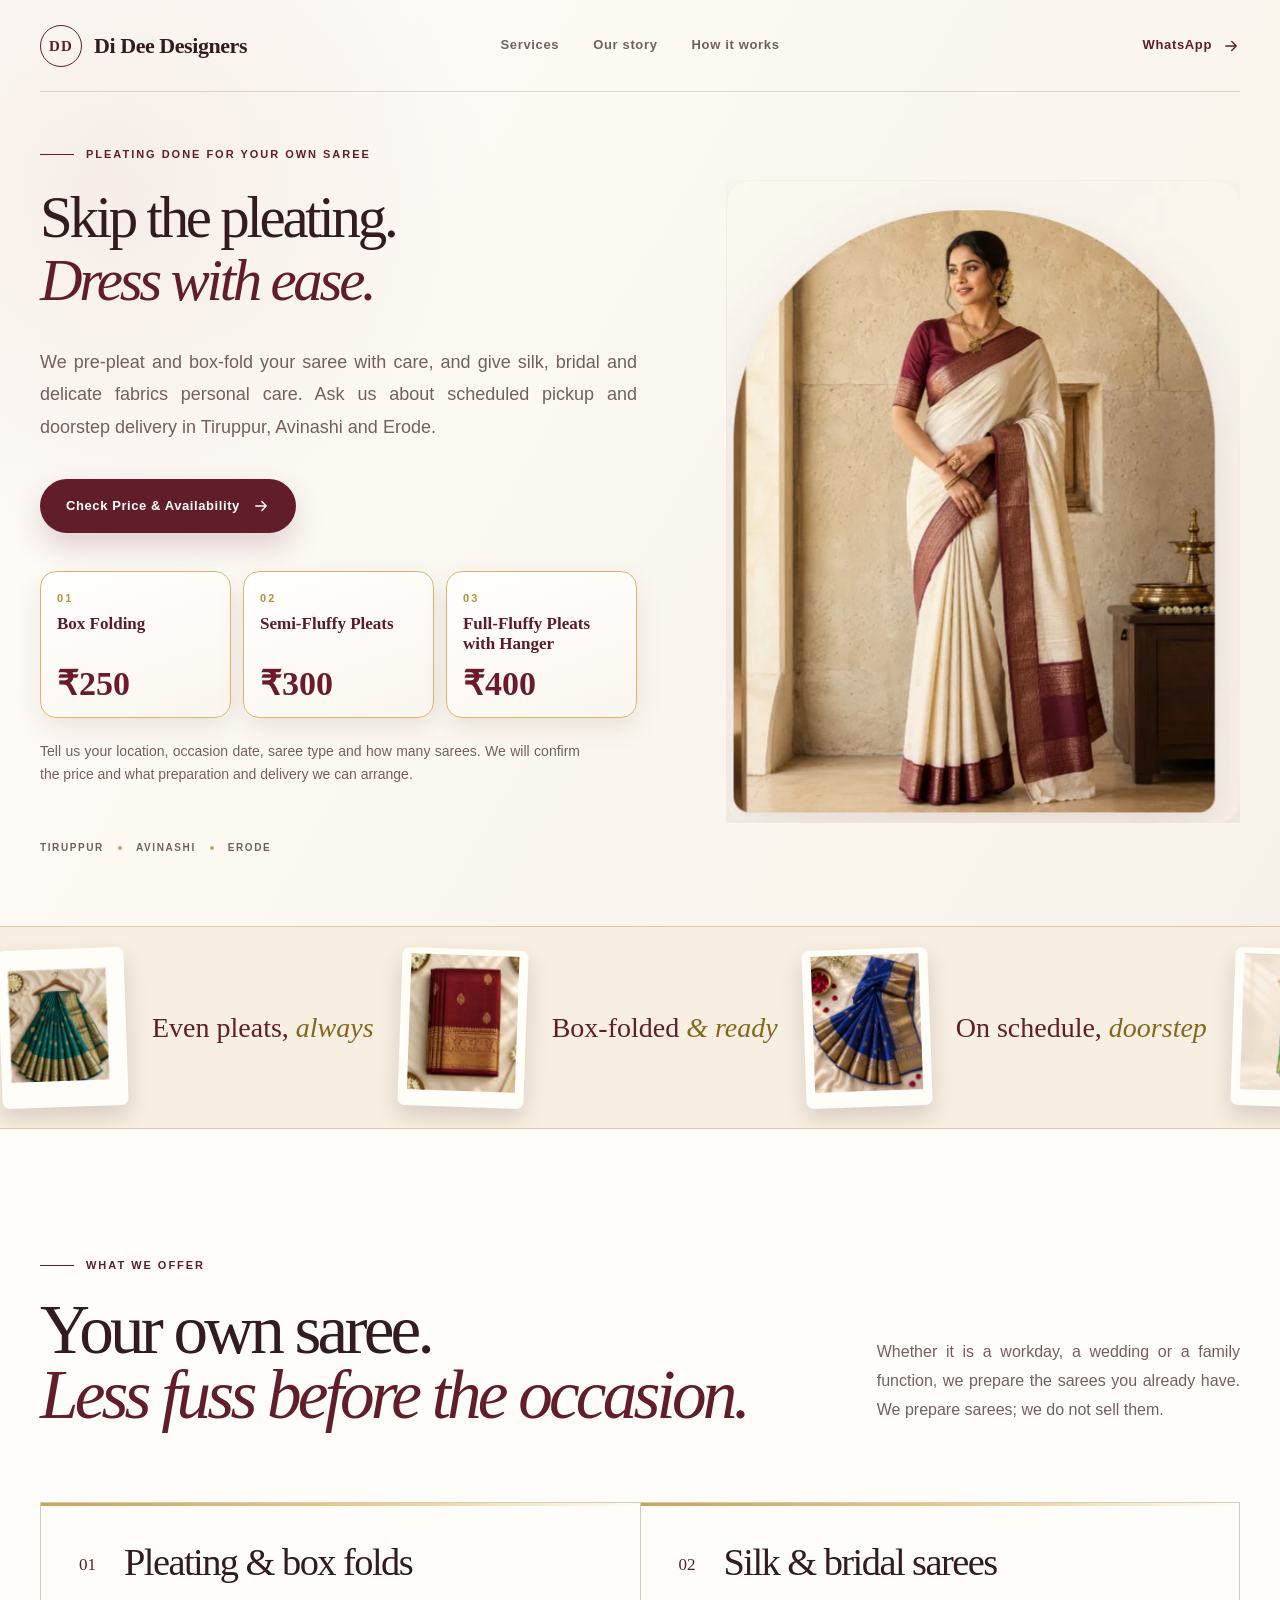
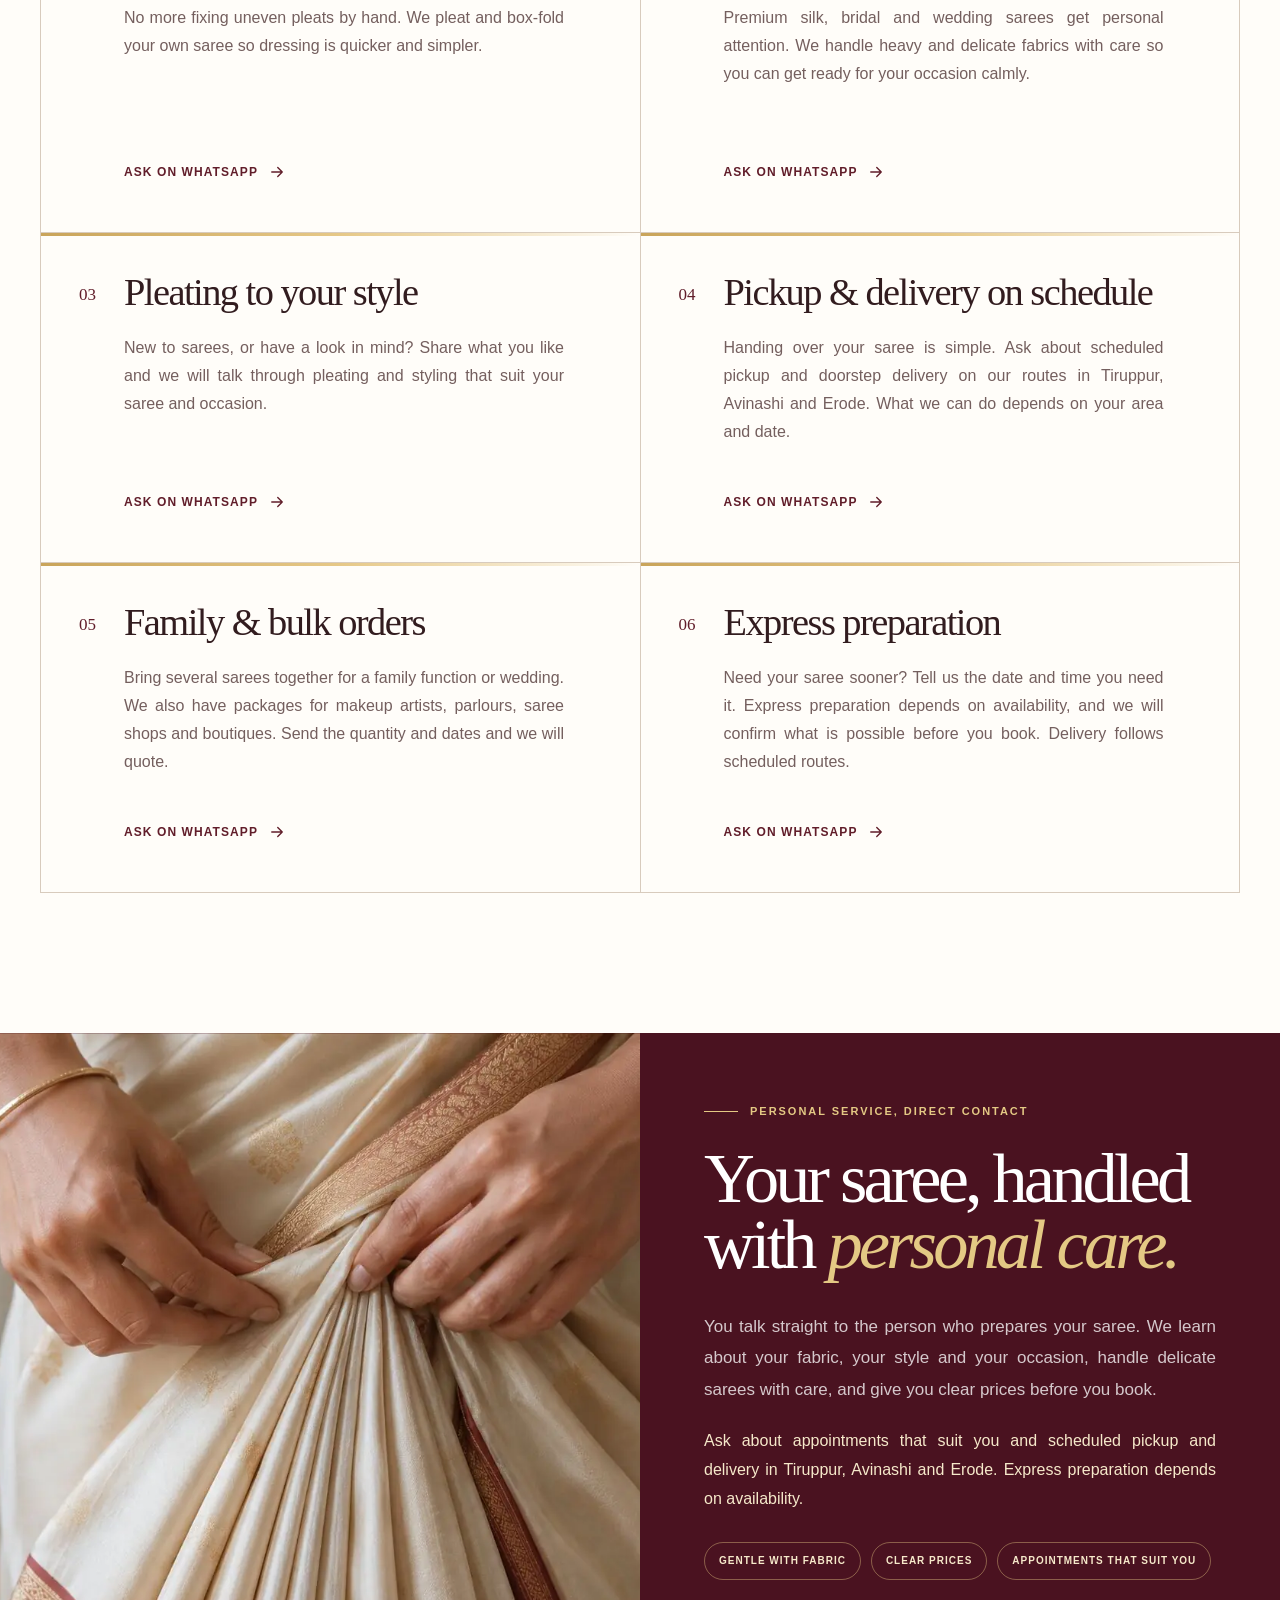
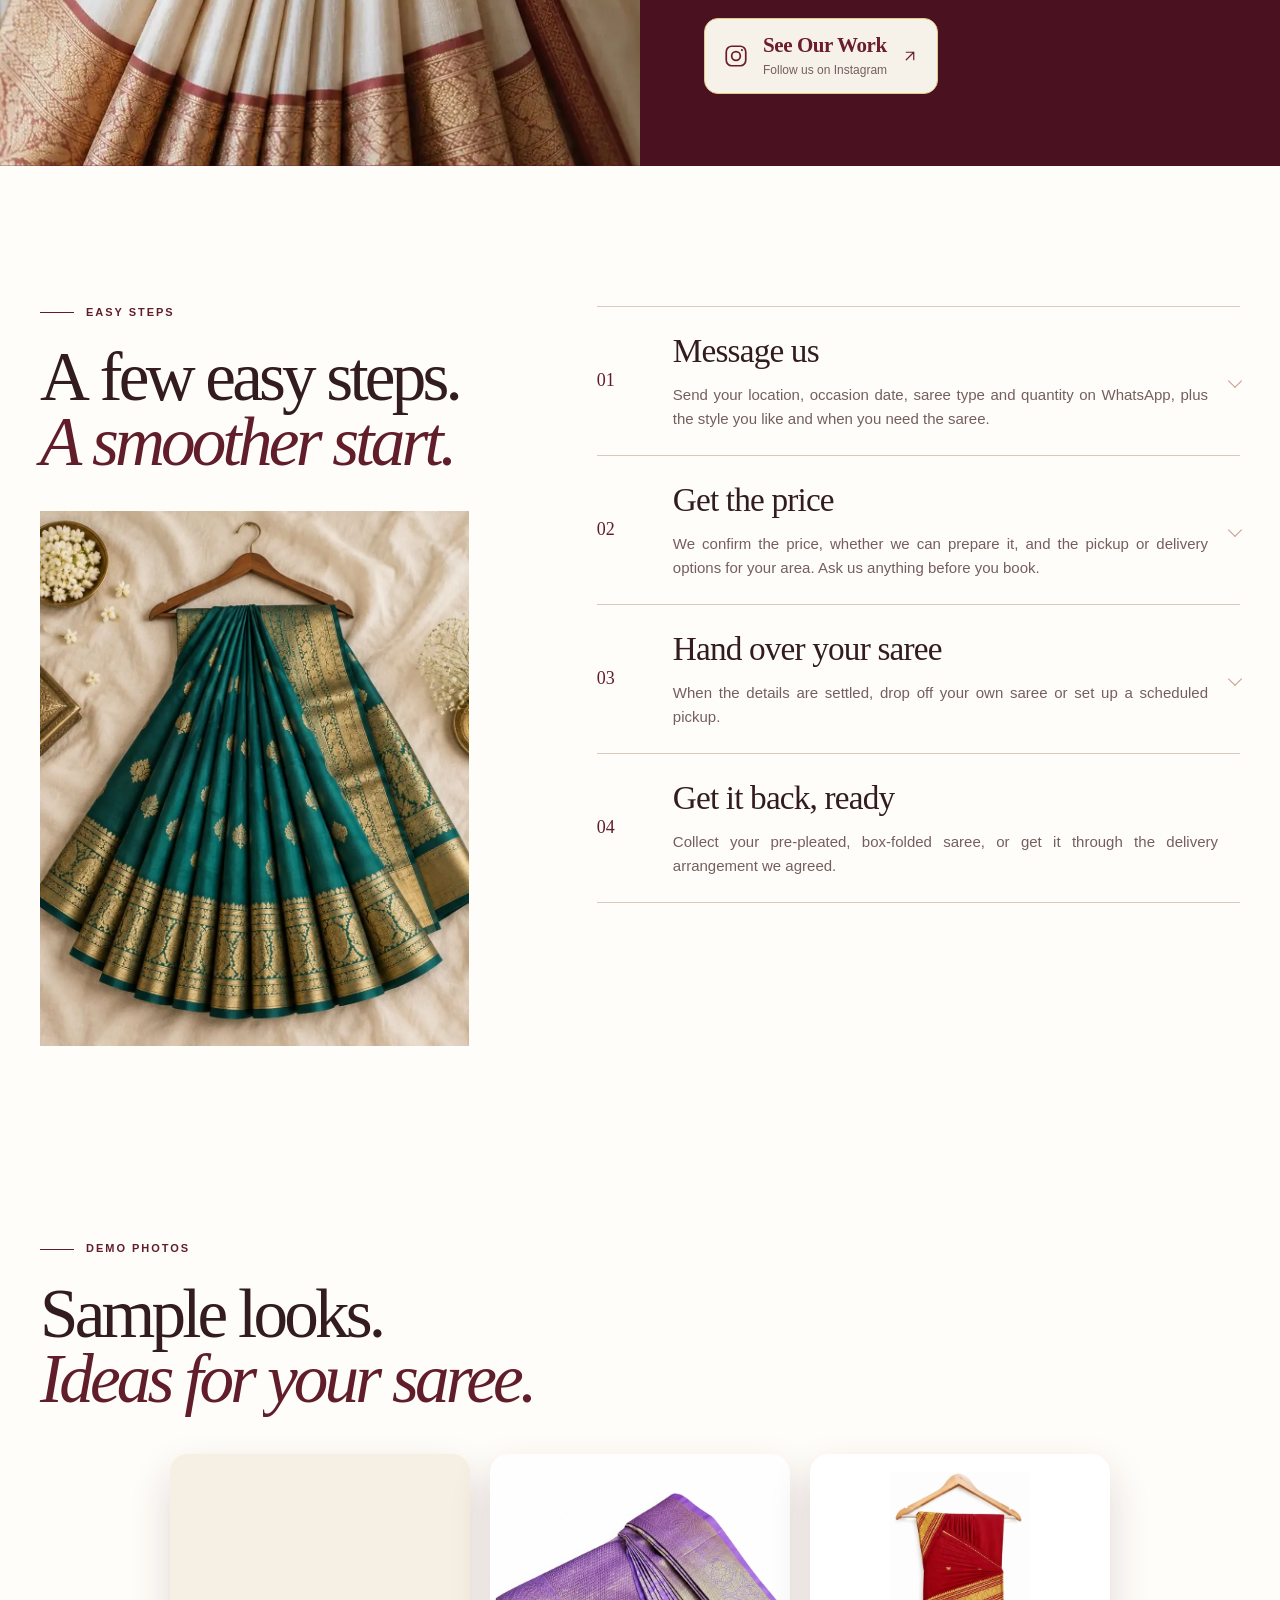
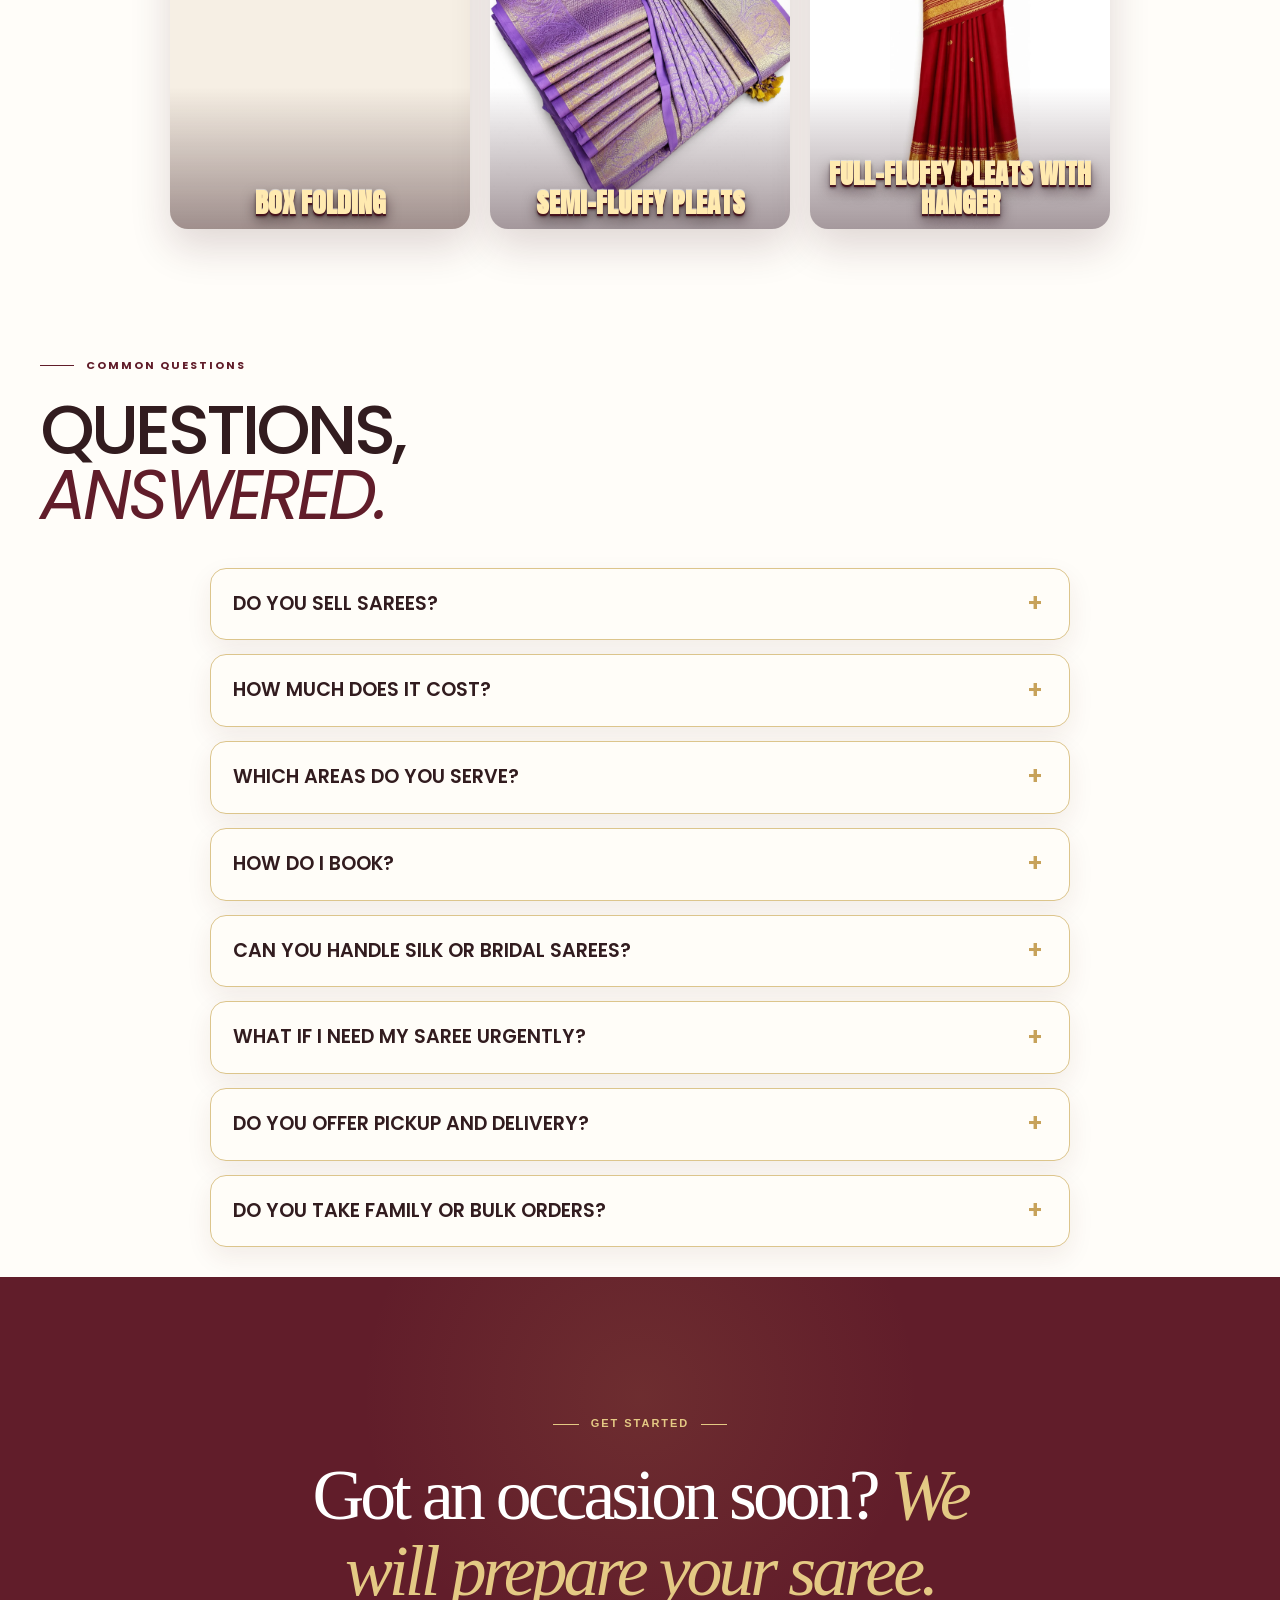
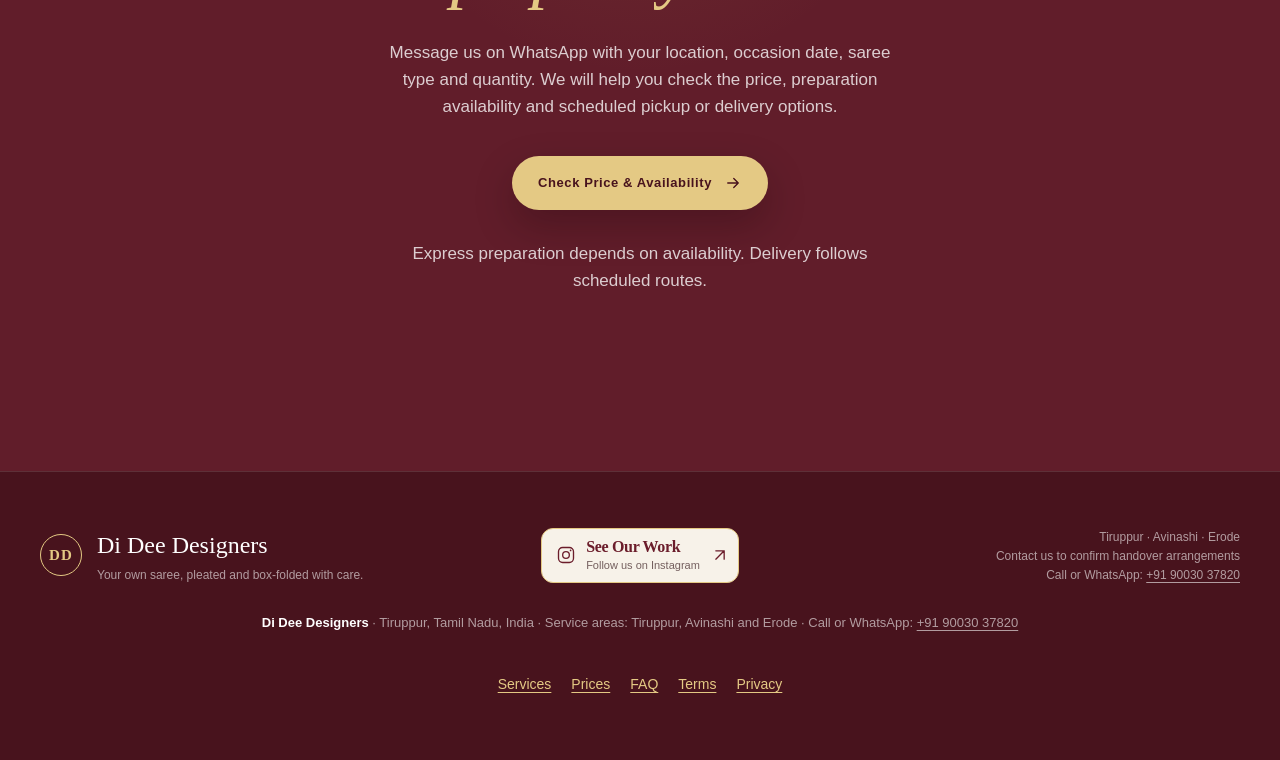
==== commit 2bddd937: "Merge main into SEO branch; keep main's subpages and home design - Take main's faq, privacy and term" ====
--- a/index.html
+++ b/index.html
@@ -35,15 +35,25 @@
   "@context": "https://schema.org",
   "@graph": [
     {
-      "@type": ["LocalBusiness", "ProfessionalService"],
+      "@type": [
+        "LocalBusiness",
+        "ProfessionalService"
+      ],
       "@id": "https://dideedesigners.in/#business",
       "name": "Di Dee Designers",
-      "alternateName": ["DI DEE DESIGNERS", "Di Dee Designers Tiruppur"],
+      "alternateName": [
+        "DI DEE DESIGNERS",
+        "Di Dee Designers Tiruppur"
+      ],
       "description": "Saree pre-pleating and box folding service in Tiruppur, Tamil Nadu. Di Dee Designers pleats and box-folds the customer's own saree in advance. Customers should share the fabric, style and occasion details so preparation suitability and handover arrangements can be confirmed before booking. Di Dee Designers prepares sarees; it does not sell them.",
       "slogan": "Skip the pleating. Dress with ease.",
       "url": "https://dideedesigners.in/",
       "telephone": "+919003037820",
-      "image": ["https://dideedesigners.in/16-hero-new.webp", "https://dideedesigners.in/15-detail.webp", "https://dideedesigners.in/22-tier-fullfluffy.webp"],
+      "image": [
+        "https://dideedesigners.in/16-hero-new.webp",
+        "https://dideedesigners.in/15-detail.webp",
+        "https://dideedesigners.in/22-tier-fullfluffy.webp"
+      ],
       "logo": "https://dideedesigners.in/16-hero-new.webp",
       "priceRange": "₹250 - ₹400",
       "currenciesAccepted": "INR",
@@ -53,21 +63,76 @@
         "addressRegion": "Tamil Nadu",
         "addressCountry": "IN"
       },
-      "contactPoint": {"@type": "ContactPoint", "telephone": "+919003037820", "contactType": "customer service", "areaServed": "IN", "availableLanguage": ["English", "Tamil"]},
+      "contactPoint": {
+        "@type": "ContactPoint",
+        "telephone": "+919003037820",
+        "contactType": "customer service",
+        "areaServed": "IN",
+        "availableLanguage": [
+          "English",
+          "Tamil"
+        ]
+      },
       "areaServed": [
-        {"@type": "City", "name": "Tiruppur"},
-        {"@type": "City", "name": "Avinashi"},
-        {"@type": "City", "name": "Erode"}
+        {
+          "@type": "City",
+          "name": "Tiruppur"
+        },
+        {
+          "@type": "City",
+          "name": "Avinashi"
+        },
+        {
+          "@type": "City",
+          "name": "Erode"
+        }
       ],
-      "knowsAbout": ["Saree pre-pleating", "Saree box folding", "Saree pleating", "Ready-to-wear saree pleats"],
-      "sameAs": ["https://www.instagram.com/dideedesignerstirupur/"],
+      "knowsAbout": [
+        "Saree pre-pleating",
+        "Saree box folding",
+        "Saree pleating",
+        "Ready-to-wear saree pleats"
+      ],
+      "sameAs": [
+        "https://www.instagram.com/dideedesignerstirupur/"
+      ],
       "hasOfferCatalog": {
         "@type": "OfferCatalog",
         "name": "Saree pre-pleating prices (per saree)",
         "itemListElement": [
-          {"@type": "Offer", "price": "250", "priceCurrency": "INR", "itemOffered": {"@type": "Service", "name": "Box folding (pressed pleats)", "serviceType": "Saree pre-pleating", "description": "Flat, even pleats pressed and box-folded. Suited to everyday and office sarees."}},
-          {"@type": "Offer", "price": "300", "priceCurrency": "INR", "itemOffered": {"@type": "Service", "name": "Semi-fluffy pleats", "serviceType": "Saree pre-pleating", "description": "Soft, rounded pleats with moderate volume. Suited to functions and festivals."}},
-          {"@type": "Offer", "price": "400", "priceCurrency": "INR", "itemOffered": {"@type": "Service", "name": "Full-fluffy pleats with hanger", "serviceType": "Saree pre-pleating", "description": "Full-volume pleats with a hanger. Contact us to confirm suitability for your saree."}}
+          {
+            "@type": "Offer",
+            "price": "250",
+            "priceCurrency": "INR",
+            "itemOffered": {
+              "@type": "Service",
+              "name": "Box folding (pressed pleats)",
+              "serviceType": "Saree pre-pleating",
+              "description": "Flat, even pleats pressed and box-folded. Suited to everyday and office sarees."
+            }
+          },
+          {
+            "@type": "Offer",
+            "price": "300",
+            "priceCurrency": "INR",
+            "itemOffered": {
+              "@type": "Service",
+              "name": "Semi-fluffy pleats",
+              "serviceType": "Saree pre-pleating",
+              "description": "Soft, rounded pleats with moderate volume. Suited to functions and festivals."
+            }
+          },
+          {
+            "@type": "Offer",
+            "price": "400",
+            "priceCurrency": "INR",
+            "itemOffered": {
+              "@type": "Service",
+              "name": "Full-fluffy pleats with hanger",
+              "serviceType": "Saree pre-pleating",
+              "description": "Full-volume pleats with a hanger. Contact us to confirm suitability for your saree."
+            }
+          }
         ]
       }
     },
@@ -77,50 +142,157 @@
       "url": "https://dideedesigners.in/",
       "name": "Di Dee Designers",
       "inLanguage": "en-IN",
-      "publisher": {"@id": "https://dideedesigners.in/#business"}
+      "publisher": {
+        "@id": "https://dideedesigners.in/#business"
+      }
     },
     {
       "@type": "WebPage",
       "@id": "https://dideedesigners.in/#webpage",
       "url": "https://dideedesigners.in/",
       "name": "Saree Pre-pleating & Box Folding in Tiruppur from ₹250 | Di Dee Designers",
-      "isPartOf": {"@id": "https://dideedesigners.in/#website"},
-      "about": {"@id": "https://dideedesigners.in/#business"},
-      "primaryImageOfPage": {"@type": "ImageObject", "url": "https://dideedesigners.in/16-hero-new.webp", "width": 606, "height": 724},
+      "isPartOf": {
+        "@id": "https://dideedesigners.in/#website"
+      },
+      "about": {
+        "@id": "https://dideedesigners.in/#business"
+      },
+      "primaryImageOfPage": {
+        "@type": "ImageObject",
+        "url": "https://dideedesigners.in/16-hero-new.webp",
+        "width": 606,
+        "height": 724
+      },
       "inLanguage": "en-IN",
       "datePublished": "2026-10-24",
       "dateModified": "2026-11-05",
-      "speakable": {"@type": "SpeakableSpecification", "cssSelector": ["#answer-summary", "#prices-heading"]}
+      "speakable": {
+        "@type": "SpeakableSpecification",
+        "cssSelector": [
+          "h1",
+          ".hero-description"
+        ]
+      }
     },
     {
       "@type": "HowTo",
       "@id": "https://dideedesigners.in/#howto",
       "name": "How to get your saree pre-pleated in Tiruppur",
       "step": [
-        {"@type": "HowToStep", "position": 1, "name": "Message us", "text": "Send your location, occasion date, saree type and quantity to Di Dee Designers on WhatsApp at +91 90030 37820."},
-        {"@type": "HowToStep", "position": 2, "name": "Get the price", "text": "Di Dee Designers confirms the price, whether the requested preparation can be offered, and the agreed handover and collection arrangements."},
-        {"@type": "HowToStep", "position": 3, "name": "Hand over your saree", "text": "Follow the saree handover instructions confirmed before booking."},
-        {"@type": "HowToStep", "position": 4, "name": "Get it back, ready", "text": "Use the collection or return arrangement confirmed for your order."}
+        {
+          "@type": "HowToStep",
+          "position": 1,
+          "name": "Message us",
+          "text": "Send your location, occasion date, saree type and quantity to Di Dee Designers on WhatsApp at +91 90030 37820."
+        },
+        {
+          "@type": "HowToStep",
+          "position": 2,
+          "name": "Get the price",
+          "text": "Di Dee Designers confirms the price, whether the requested preparation can be offered, and the agreed handover and collection arrangements."
+        },
+        {
+          "@type": "HowToStep",
+          "position": 3,
+          "name": "Hand over your saree",
+          "text": "Follow the saree handover instructions confirmed before booking."
+        },
+        {
+          "@type": "HowToStep",
+          "position": 4,
+          "name": "Get it back, ready",
+          "text": "Use the collection or return arrangement confirmed for your order."
+        }
       ]
     },
     {
       "@type": "FAQPage",
       "@id": "https://dideedesigners.in/#faq",
       "mainEntity": [
-        {"@type": "Question", "name": "What is saree pre-pleating?", "acceptedAnswer": {"@type": "Answer", "text": "Saree pre-pleating is a service where your own saree is pleated and box-folded in advance, so you can wear it in a few minutes without arranging pleats by hand. Share the fabric and saree details before booking so preparation suitability can be confirmed."}},
-        {"@type": "Question", "name": "How much does saree pre-pleating cost in Tiruppur?", "acceptedAnswer": {"@type": "Answer", "text": "At Di Dee Designers in Tiruppur, box folding (pressed pleats) costs ₹250, semi-fluffy pleats cost ₹300 and full-fluffy pleats with a hanger cost ₹400, per saree. The final price is confirmed on WhatsApp before you book."}},
-        {"@type": "Question", "name": "Which areas does Di Dee Designers serve?", "acceptedAnswer": {"@type": "Answer", "text": "Di Dee Designers lists Tiruppur, Avinashi and Erode as service areas. Contact us with your location and required date to confirm whether your request can be accommodated and what handover arrangements are available."}},
-        {"@type": "Question", "name": "Can silk, bridal or delicate sarees be prepared?", "acceptedAnswer": {"@type": "Answer", "text": "Share the fabric, embellishments and condition of your saree before booking. Di Dee Designers will confirm whether the requested preparation is suitable. The service prepares your own saree; it does not sell sarees."}},
-        {"@type": "Question", "name": "Can you prepare a saree for an urgent date?", "acceptedAnswer": {"@type": "Answer", "text": "Share the date you need your saree before booking. Di Dee Designers will confirm whether the requested preparation can be completed by then. An urgent or express slot is not guaranteed until confirmed."}},
-        {"@type": "Question", "name": "Can I enquire about more than one saree?", "acceptedAnswer": {"@type": "Answer", "text": "For a request involving more than one saree, send the quantity, saree details and required date on WhatsApp. Di Dee Designers will confirm whether the request can be accommodated and provide any applicable price before booking."}},
-        {"@type": "Question", "name": "How do I book saree pre-pleating with Di Dee Designers?", "acceptedAnswer": {"@type": "Answer", "text": "Message +91 90030 37820 on WhatsApp with your location, occasion date, saree type and quantity. You will get the price, preparation suitability and agreed handover arrangements before you book."}},
-        {"@type": "Question", "name": "How can I check current availability?", "acceptedAnswer": {"@type": "Answer", "text": "Message Di Dee Designers on WhatsApp at +91 90030 37820 to confirm current availability and arrange an appointment before visiting."}}
+        {
+          "@type": "Question",
+          "name": "Do you sell sarees?",
+          "acceptedAnswer": {
+            "@type": "Answer",
+            "text": "No. We prepare the sarees you already own. Whether it is a workday, a wedding or a family function, we pleat and box-fold your own sarees; we do not sell them."
+          }
+        },
+        {
+          "@type": "Question",
+          "name": "How much does it cost?",
+          "acceptedAnswer": {
+            "@type": "Answer",
+            "text": "Box Folding is ₹250, Semi-Fluffy Pleats are ₹300 and Full-Fluffy Pleats with Hanger are ₹400. Tell us your saree type and quantity on WhatsApp and we will confirm the price before you book."
+          }
+        },
+        {
+          "@type": "Question",
+          "name": "Which areas do you serve?",
+          "acceptedAnswer": {
+            "@type": "Answer",
+            "text": "We work across Tiruppur, Avinashi and Erode. Scheduled pickup and doorstep delivery depend on your area and date, so share your location when you message us."
+          }
+        },
+        {
+          "@type": "Question",
+          "name": "How do I book?",
+          "acceptedAnswer": {
+            "@type": "Answer",
+            "text": "Message us on WhatsApp with your location, occasion date, saree type and quantity, plus the style you like and when you need the saree. We confirm the price and arrangements before you book."
+          }
+        },
+        {
+          "@type": "Question",
+          "name": "Can you handle silk or bridal sarees?",
+          "acceptedAnswer": {
+            "@type": "Answer",
+            "text": "Yes. Premium silk, bridal and wedding sarees get personal attention, and we handle heavy and delicate fabrics with care."
+          }
+        },
+        {
+          "@type": "Question",
+          "name": "What if I need my saree urgently?",
+          "acceptedAnswer": {
+            "@type": "Answer",
+            "text": "Tell us the date and time you need it. Express preparation depends on availability, and we will confirm what is possible before you book."
+          }
+        },
+        {
+          "@type": "Question",
+          "name": "Do you offer pickup and delivery?",
+          "acceptedAnswer": {
+            "@type": "Answer",
+            "text": "Yes. You can drop off your saree or set up a scheduled pickup, and we offer doorstep delivery on our routes in Tiruppur, Avinashi and Erode. What we can do depends on your area and date."
+          }
+        },
+        {
+          "@type": "Question",
+          "name": "Do you take family or bulk orders?",
+          "acceptedAnswer": {
+            "@type": "Answer",
+            "text": "Yes. Bring several sarees together for a family function or wedding. We also have packages for makeup artists, parlours, saree shops and boutiques. Send the quantity and dates and we will quote."
+          }
+        }
       ]
     }
   ]
 }
 </script>
 <style>
+html,body,#root{margin:0;min-height:100%;} .didee{width:100%;min-width:0;} .didee-site{width:100%;}
+@font-face{font-family:Poppins;src:url('42-poppins-400i.woff2') format('woff2');font-weight:400;font-style:italic;font-display:swap}
+
+@font-face{font-family:Poppins;src:url('45-poppins-700.woff2') format('woff2');font-weight:700;font-style:normal;font-display:swap}
+@font-face{font-family:Poppins;src:url('48-poppins-800.woff2') format('woff2');font-weight:800;font-style:normal;font-display:swap}
+@font-face{font-family:Poppins;src:url('46-poppins-500i.woff2') format('woff2');font-weight:500;font-style:italic;font-display:swap}
+@font-face{font-family:Poppins;src:url('43-poppins-500.woff2') format('woff2');font-weight:500;font-style:normal;font-display:swap}
+@font-face{font-family:Poppins;src:url('41-poppins-400.woff2') format('woff2');font-weight:400;font-style:normal;font-display:swap}
+@font-face{font-family:Poppins;src:url('44-poppins-600.woff2') format('woff2');font-weight:600;font-style:normal;font-display:swap}
+@font-face{font-family:'Anton';src:url('28-anton.woff2') format('woff2');font-weight:400;font-style:normal;font-display:swap}
+
+#services,#prices,#about,#process{scroll-margin-top:96px}
+
+
 /*! tailwindcss v4.2.1 | MIT License | https://tailwindcss.com */
 @layer theme{:root,:host{--font-sans:ui-sans-serif, system-ui, sans-serif, "Apple Color Emoji", "Segoe UI Emoji", "Segoe UI Symbol", "Noto Color Emoji";--font-mono:ui-monospace, SFMono-Regular, Menlo, Monaco, Consolas, "Liberation Mono", "Courier New", monospace;--spacing:.25rem;--default-font-family:var(--font-sans);--default-mono-font-family:var(--font-mono)}}@layer base{*,:after,:before,::backdrop{box-sizing:border-box;border:0 solid;margin:0;padding:0}::file-selector-button{box-sizing:border-box;border:0 solid;margin:0;padding:0}html,:host{-webkit-text-size-adjust:100%;tab-size:4;line-height:1.5;font-family:var(--default-font-family,ui-sans-serif, system-ui, sans-serif, "Apple Color Emoji", "Segoe UI Emoji", "Segoe UI Symbol", "Noto Color Emoji");font-feature-settings:var(--default-font-feature-settings,normal);font-variation-settings:var(--default-font-variation-settings,normal);-webkit-tap-highlight-color:transparent}hr{height:0;color:inherit;border-top-width:1px}abbr:where([title]){-webkit-text-decoration:underline dotted;text-decoration:underline dotted}h1,h2,h3,h4,h5,h6{font-size:inherit;font-weight:inherit}a{color:inherit;-webkit-text-decoration:inherit;-webkit-text-decoration:inherit;-webkit-text-decoration:inherit;-webkit-text-decoration:inherit;text-decoration:inherit}b,strong{font-weight:bolder}code,kbd,samp,pre{font-family:var(--default-mono-font-family,ui-monospace, SFMono-Regular, Menlo, Monaco, Consolas, "Liberation Mono", "Courier New", monospace);font-feature-settings:var(--default-mono-font-feature-settings,normal);font-variation-settings:var(--default-mono-font-variation-settings,normal);font-size:1em}small{font-size:80%}sub,sup{vertical-align:baseline;font-size:75%;line-height:0;position:relative}sub{bottom:-.25em}sup{top:-.5em}table{text-indent:0;border-color:inherit;border-collapse:collapse}:-moz-focusring{outline:auto}progress{vertical-align:baseline}summary{display:list-item}ol,ul,menu{list-style:none}img,svg,video,canvas,audio,iframe,embed,object{vertical-align:middle;display:block}img,video{max-width:100%;height:auto}button,input,select,optgroup,textarea{font:inherit;font-feature-settings:inherit;font-variation-settings:inherit;letter-spacing:inherit;color:inherit;opacity:1;background-color:#0000;border-radius:0}::file-selector-button{font:inherit;font-feature-settings:inherit;font-variation-settings:inherit;letter-spacing:inherit;color:inherit;opacity:1;background-color:#0000;border-radius:0}:where(select:is([multiple],[size])) optgroup{font-weight:bolder}:where(select:is([multiple],[size])) optgroup option{padding-inline-start:20px}::file-selector-button{margin-inline-end:4px}::placeholder{opacity:1}@supports (not ((-webkit-appearance:-apple-pay-button))) or (contain-intrinsic-size:1px){::placeholder{color:currentColor}@supports (color:color-mix(in lab, red, red)){::placeholder{color:color-mix(in oklab, currentcolor 50%, transparent)}}}textarea{resize:vertical}::-webkit-search-decoration{-webkit-appearance:none}::-webkit-date-and-time-value{min-height:1lh;text-align:inherit}::-webkit-datetime-edit{display:inline-flex}::-webkit-datetime-edit-fields-wrapper{padding:0}::-webkit-datetime-edit{padding-block:0}::-webkit-datetime-edit-year-field{padding-block:0}::-webkit-datetime-edit-month-field{padding-block:0}::-webkit-datetime-edit-day-field{padding-block:0}::-webkit-datetime-edit-hour-field{padding-block:0}::-webkit-datetime-edit-minute-field{padding-block:0}::-webkit-datetime-edit-second-field{padding-block:0}::-webkit-datetime-edit-millisecond-field{padding-block:0}::-webkit-datetime-edit-meridiem-field{padding-block:0}::-webkit-calendar-picker-indicator{line-height:1}:-moz-ui-invalid{box-shadow:none}button,input:where([type=button],[type=reset],[type=submit]){appearance:button}::file-selector-button{appearance:button}::-webkit-inner-spin-button{height:auto}::-webkit-outer-spin-button{height:auto}[hidden]:where(:not([hidden=until-found])){display:none!important}}@layer components;@layer utilities{.visible{visibility:visible}.relative{position:relative}.start{inset-inline-start:var(--spacing)}.table{display:table}}:root{--ivory:#f7f2e9;--paper:#fffdf9;--ink:#321c1f;--muted:#745f5e;--wine:#611d2a;--wine-deep:#48131d;--rose:#c99b92;--gold:#c7a25a;--gold-light:#e4c984;--line:#d8cbbd;--serif:"Iowan Old Style", "Baskerville", "Times New Roman", serif;--sans:"Avenir Next", Avenir, "Segoe UI", Arial, sans-serif;--shadow:0 24px 70px #48131d1f}*{box-sizing:border-box}html{scroll-behavior:smooth}body{background:var(--paper);color:var(--ink);font-family:var(--sans);margin:0;font-size:16px;line-height:1.6;overflow-x:hidden}a{color:inherit;text-decoration:none}a,button{touch-action:manipulation}a:focus-visible,button:focus-visible{outline:3px solid var(--gold);outline-offset:4px}.skip-link{z-index:1000;background:var(--wine-deep);color:#fff;border-radius:999px;padding:10px 16px;transition:transform .18s;position:fixed;top:12px;left:16px;transform:translateY(-160%)}.skip-link:focus{transform:translateY(0)}.site-header{z-index:20;border-bottom:1px solid #611d2a29;grid-template-columns:1fr auto 1fr;align-items:center;width:min(100% - 80px,1400px);min-height:92px;margin:0 auto;display:grid;position:absolute;inset:0 0 auto}.brand{align-items:center;gap:12px;width:max-content;display:inline-flex}.brand-mark{aspect-ratio:1;border:1px solid var(--wine);width:42px;color:var(--wine);font-family:var(--serif);letter-spacing:.08em;border-radius:50%;place-items:center;font-size:15px;font-weight:600;display:grid}.brand-name{font-family:var(--serif);letter-spacing:-.02em;font-size:22px;font-weight:600}.desktop-nav{color:var(--muted);letter-spacing:.05em;justify-content:center;align-items:center;gap:34px;font-size:13px;font-weight:600;display:flex}.desktop-nav a{text-align:center;justify-content:center;align-items:center;min-height:44px;display:inline-flex}.desktop-nav a,.header-cta,.text-link,.service-card a{transition:color .18s,opacity .18s}.desktop-nav a:hover,.text-link:hover,.service-card a:hover{color:var(--gold)}.header-cta{min-height:44px;color:var(--wine);letter-spacing:.05em;justify-self:end;align-items:center;gap:10px;font-size:13px;font-weight:700;display:inline-flex}.header-cta:hover{color:var(--gold)}.hero{background:radial-gradient(circle at 8% 20%, #c99b9226, transparent 28%), linear-gradient(120deg, var(--paper) 0%, var(--ivory) 100%);grid-template-columns:minmax(0,1fr) minmax(420px,.86fr);align-items:center;gap:clamp(54px,7vw,112px);min-height:820px;padding:148px max(40px,50vw - 700px) 70px;display:grid}.hero-copy{text-align:left}.eyebrow{color:var(--wine);letter-spacing:.18em;text-transform:uppercase;align-items:center;gap:12px;margin:0 0 26px;font-size:11px;font-weight:700;line-height:1.2;display:flex}.eyebrow>span{background:currentColor;width:34px;height:1px}.hero h1,.section-heading h2,.about h2,.process h2,.final-cta h2{font-family:var(--serif);letter-spacing:-.055em;text-wrap:balance;margin:0;font-weight:500;line-height:.94}.hero h1{max-width:760px;font-size:clamp(48px,4.6vw,72px);line-height:1.06}h1 em,h2 em{color:var(--wine);font-weight:400}.hero-description{max-width:610px;color:var(--muted);margin:34px 0 0;font-size:18px;line-height:1.8}.hero-actions{flex-direction:column;align-items:flex-start;gap:16px;margin-top:36px;display:flex}.hero-actions p{max-width:540px;color:var(--muted);margin:0;font-size:14px;line-height:1.65}.button{letter-spacing:.045em;text-align:center;border-radius:999px;justify-content:center;align-items:center;gap:12px;min-height:54px;padding:0 26px;font-size:13px;font-weight:700;transition:transform .18s,background .18s,box-shadow .18s;display:inline-flex}.button:hover{transform:translateY(-2px)}.button:active{transform:translateY(0)}.button-primary{background:var(--wine);color:#fff;box-shadow:0 14px 30px #611d2a2e}.button-primary:hover{background:var(--wine-deep)}.hero-location{color:var(--muted);letter-spacing:.16em;text-transform:uppercase;align-items:center;gap:14px;margin-top:54px;font-size:10px;font-weight:700;display:flex}.hero-location i{background:var(--gold);border-radius:50%;width:4px;height:4px}.hero-visual{justify-self:end;width:min(100%,590px);position:relative}.hero-frame{z-index:1;aspect-ratio:4/5;width:100%;box-shadow:var(--shadow);background:#e8ddd0;border-radius:260px 260px 18px 18px;position:relative;overflow:hidden}.cover-image{object-fit:cover}.hero-image{object-position:center 44%}.detail-image{object-position:52% center}.marquee{background:var(--wine);color:#f8eeda;overflow:hidden}.marquee>div{flex-wrap:wrap;justify-content:center;align-items:center;gap:clamp(24px,4vw,60px);padding:28px 32px;display:flex}.marquee span{font-family:var(--serif);font-size:clamp(20px,2vw,30px);font-style:italic}.marquee svg{color:var(--gold-light)}.section-shell{width:min(100% - 80px,1320px);margin:0 auto}.services{padding-block:130px 140px}.section-heading{grid-template-columns:1.25fr .6fr;align-items:end;gap:80px;margin-bottom:74px;display:grid}.section-heading h2,.process h2{font-size:clamp(50px,5.4vw,78px)}.section-heading>p{max-width:420px;color:var(--muted);text-align:right;justify-self:end;margin:0 0 4px;font-size:16px;line-height:1.8}.service-grid{border-top:1px solid var(--line);border-left:1px solid var(--line);grid-template-columns:repeat(2,minmax(0,1fr));display:grid}.service-card{border-right:1px solid var(--line);border-bottom:1px solid var(--line);background:var(--paper);text-align:left;grid-template-rows:1fr auto;grid-template-columns:auto 1fr;align-content:space-between;column-gap:28px;min-height:330px;padding:38px;transition:background .24s,box-shadow .24s,transform .24s;display:grid}.service-card>div{align-self:center}.service-card:hover{z-index:1;background:#fff;position:relative;transform:translateY(-4px);box-shadow:0 22px 50px #48131d14}.service-number{color:var(--wine);font-family:var(--serif);font-size:17px}.service-card h3{font-family:var(--serif);letter-spacing:-.04em;margin:0;font-size:clamp(30px,3vw,42px);font-weight:500;line-height:1.1}.service-card p{max-width:440px;color:var(--muted);margin:20px 0 0;line-height:1.75}.service-card a{width:max-content;min-height:44px;color:var(--wine);letter-spacing:.09em;text-transform:uppercase;grid-column:2;align-items:center;gap:10px;font-size:12px;font-weight:700;display:inline-flex}.about{background:var(--wine-deep);color:#fff;grid-template-columns:1fr 1fr;min-height:760px;display:grid}.about-image-wrap{background:#d8c4ae;min-height:760px;position:relative;overflow:hidden}.about-image-wrap:after{content:"";background:linear-gradient(#0000 55%,#2d0f14b8);position:absolute;inset:0}.image-note{z-index:2;font-family:var(--serif);margin:0;font-size:19px;font-style:italic;position:absolute;bottom:38px;left:48px}.about-copy{flex-direction:column;justify-content:center;align-items:flex-start;padding:clamp(64px,8vw,128px);display:flex}.eyebrow.light{color:var(--gold-light)}.about h2{color:#fff;max-width:610px;font-size:clamp(52px,5.5vw,82px)}.about h2 em{color:var(--gold-light)}.about-intro{color:#ffffffc4;text-align:left;max-width:630px;margin:34px 0;font-size:17px;line-height:1.85}.highlights{flex-wrap:wrap;gap:10px;margin-bottom:38px;display:flex}.highlights span{color:#f6e9ca;letter-spacing:.1em;text-transform:uppercase;border:1px solid #e4c9846b;border-radius:999px;padding:10px 14px;font-size:10px;font-weight:700}.text-link{letter-spacing:.1em;text-transform:uppercase;align-items:center;gap:10px;min-height:44px;font-size:12px;font-weight:700;display:inline-flex}.light-link{color:var(--gold-light)}.process{grid-template-columns:.8fr 1.2fr;gap:clamp(60px,10vw,150px);padding-block:140px;display:grid}.process-heading{align-self:start;position:sticky;top:60px}.process-list{border-top:1px solid var(--line);margin:0;padding:0;list-style:none}.process-list li{border-bottom:1px solid var(--line);grid-template-columns:54px 1fr auto;align-items:center;gap:22px;min-height:128px;display:grid;position:relative}.process-list span{color:var(--wine);font-family:var(--serif);font-size:18px}.process-list h3{font-family:var(--serif);letter-spacing:-.025em;margin:0;font-size:clamp(25px,2.6vw,36px);font-weight:500;line-height:1.2}.process-list i{border-right:1px solid var(--rose);border-bottom:1px solid var(--rose);width:10px;height:10px;transform:rotate(45deg)}.final-cta{background:radial-gradient(circle at 50% 15%, #c7a25a1f, transparent 30%), var(--wine);color:#fff;text-align:center;flex-direction:column;justify-content:center;align-items:center;min-height:640px;padding:140px 32px;display:flex}.eyebrow.centered{justify-content:center}.eyebrow.centered>span{width:26px}.final-cta h2{max-width:1000px;font-size:clamp(44px,5.6vw,80px);line-height:1.06}.final-cta h2 em{color:var(--gold-light)}.final-cta>p:not(.eyebrow){color:#ffffffc7;max-width:520px;margin:30px 0 36px;font-size:17px}.button-gold{background:var(--gold-light);color:var(--wine-deep);box-shadow:0 16px 38px #14040840}.button-gold:hover{background:#f3dda5}footer{background:var(--wine-deep);color:#fff;border-top:1px solid #ffffff1f;grid-template-columns:1fr auto 1fr;align-items:center;gap:28px;padding:54px max(40px,50vw - 660px);display:grid}.footer-brand{align-items:center;gap:15px;display:flex}.footer-mark{border-color:var(--gold-light);color:var(--gold-light)}.footer-brand strong{font-family:var(--serif);font-size:24px;font-weight:500}.footer-brand p,.footer-areas{color:#ffffff94;margin:2px 0 0;font-size:12px}.instagram-cta{border:1px solid var(--gold-light);background:var(--ivory);color:#6b1d2b;text-align:left;border-radius:14px;grid-template-columns:26px minmax(0,1fr) 18px;justify-self:center;align-items:center;gap:14px;width:max-content;max-width:100%;min-height:72px;padding:14px 18px;transition:background-color .18s,transform .18s;display:inline-grid}.instagram-cta-copy{text-align:left;gap:3px;min-width:0;display:grid}.instagram-cta-title{font-family:var(--serif);letter-spacing:-.02em;font-size:21px;font-weight:600;line-height:1.2}.instagram-cta-subtitle{color:#745f5e;font-size:12px;line-height:1.5}.instagram-cta svg{flex-shrink:0}.instagram-cta:hover{background:#fffdf9;transform:translateY(-1px)}.instagram-cta:focus-visible{outline:3px solid var(--gold-light);outline-offset:5px}@media (width<=360px){.instagram-cta{gap:10px;padding-inline:14px}}.footer-areas{text-align:right;justify-self:end}@media (width<=1080px){.site-header{grid-template-columns:1fr auto;width:min(100% - 48px,1400px)}.desktop-nav{display:none}.hero{grid-template-columns:1fr .9fr;gap:48px;padding-inline:28px}.hero h1{font-size:clamp(44px,5.2vw,64px)}.about-copy{padding:64px}}@media (width<=820px){.site-header{width:calc(100% - 32px);min-height:76px}.brand-name{font-size:19px}.header-cta{justify-content:center;gap:5px;min-width:80px;font-size:12px}.header-cta svg{width:21px;height:21px}.hero{grid-template-columns:1fr;gap:52px;min-height:0;padding:120px 20px 62px}.hero h1{font-size:clamp(40px,8vw,60px)}.hero-copy{text-align:center;flex-direction:column;align-items:center;display:flex}.hero-copy .eyebrow{justify-content:center}.hero-description{font-size:16px;line-height:1.75}.hero-actions{flex-direction:column;align-items:center;gap:18px;width:100%}.hero-actions p{max-width:540px}.button{width:100%;min-height:56px}.hero-location{flex-wrap:wrap;justify-content:center;margin-top:38px}.hero-visual{justify-self:center;width:100%;max-width:560px}.hero-frame{aspect-ratio:4/5}.section-shell{width:calc(100% - 40px)}.services,.process{padding-block:92px}.section-heading,.process{grid-template-columns:1fr;gap:38px}.section-heading{margin-bottom:48px}.section-heading>p{text-align:left;justify-self:start}.service-grid{grid-template-columns:1fr}.service-card{min-height:280px;padding:30px 24px}.about{grid-template-columns:1fr}.about-image-wrap{min-height:600px}.about-copy{text-align:center;align-items:center;padding:82px 24px}.about-copy .eyebrow{justify-content:center}.about-intro{text-align:center}.highlights{justify-content:center}.process-heading{position:static}.final-cta{padding:100px 20px}footer{text-align:center;grid-template-columns:1fr;padding:48px 24px}.footer-brand{justify-content:center}footer .instagram-cta,.footer-areas{text-align:center;justify-self:center}}@media (width<=480px){.hero-frame{min-height:0}.marquee>div{flex-direction:column;justify-content:center;gap:12px}.marquee svg{width:18px;height:18px}.service-card{grid-template-columns:34px 1fr;column-gap:14px}.process-list li{grid-template-columns:42px 1fr auto;gap:12px;min-height:114px}.image-note{bottom:24px;left:24px}}.about-logistics{color:#f6e9ca;margin:-12px 0 28px;line-height:1.8}.process-list li{padding-block:24px}.process-list p{color:var(--muted);margin:12px 0 0;font-size:15px}.final-cta>.cta-note{margin:22px 0 0;font-size:14px}.desktop-nav a:hover,.header-cta:hover,.service-card a:hover{color:var(--wine-deep);text-decoration:underline}.brand-mark{flex-shrink:0}@media (width<=820px){.about h2,.section-heading h2,.process h2{font-size:clamp(40px,9vw,60px);line-height:1.06}.service-card a{letter-spacing:.03em;font-size:11px}.hero-copy .eyebrow{letter-spacing:.1em;font-size:10px}.hero-location{margin-top:28px}.about-intro,.about-logistics{text-align:left}}@media (width<=360px){.brand{gap:6px}.brand-mark{width:32px}.brand-name{font-size:17px}.header-cta{min-width:72px;font-size:11px}}@media (prefers-reduced-motion:reduce){html{scroll-behavior:auto}*,:before,:after{scroll-behavior:auto!important;transition-duration:.01ms!important;animation-duration:.01ms!important;animation-iteration-count:1!important}}
 .added-price{display:flex;flex-wrap:wrap;align-items:baseline;gap:4px 12px;color:var(--muted);font-size:15px}
@@ -482,7 +654,7 @@
 
 
 /* demo strip: reel-style tall bevel labels with motion */
-@font-face{font-family:'Anton';src:url('28-anton.woff2') format('woff2');font-weight:400;font-display:swap}
+
 .ds-card{position:relative;overflow:hidden}
 .ds-card::after{content:"";position:absolute;inset:auto 0 0 0;height:38%;background:linear-gradient(to top,rgba(40,10,20,.42),rgba(40,10,20,0));pointer-events:none}
 .ds-cap{position:absolute;left:4px;right:4px;bottom:12px;z-index:2;font-family:'Anton','Arial Narrow',Impact,sans-serif;font-size:clamp(20px,2.1vw,30px);line-height:1.06;letter-spacing:0;text-transform:uppercase;text-align:center;color:#fffdf6;pointer-events:none;transform-origin:bottom center;text-shadow:0 -1px 0 rgba(255,255,255,.5),0 1.5px 0 rgba(72,19,29,.95),0 2.5px 2px rgba(30,5,12,.55),0 6px 14px rgba(30,5,12,.5);animation:capfloat 4s ease-in-out infinite}
@@ -503,288 +675,49 @@
 .ds-track .ds-card{margin-right:0}
 @media(max-width:700px){.ds-track .ds-card{width:min(78vw,300px)}}
 
-/* answer-first content: prices, terms, FAQ, NAP */
-.answer,.faq{padding-block:96px 40px}
-.answer .section-heading>p,.faq .section-heading>p{text-align:left;justify-self:end;max-width:520px}
-.price-table-wrap{overflow-x:auto;border:1px solid var(--line);border-radius:18px;background:#fff}
-.price-table{width:100%;border-collapse:collapse;font-size:16px}
-.price-table caption{caption-side:bottom;text-align:left;padding:12px 18px;color:var(--muted);font-size:13px}
-.price-table th,.price-table td{padding:16px 20px;border-bottom:1px solid var(--line);text-align:left}
-.price-table thead th{font-size:11px;letter-spacing:.14em;text-transform:uppercase;color:var(--wine);font-weight:700}
-.price-table tbody th{font-family:var(--serif);font-weight:500;font-size:19px}
-.price-table td:nth-child(2){font-family:var(--serif);font-weight:700;font-size:22px;color:var(--wine);white-space:nowrap}
-.price-table tbody tr:last-child>*{border-bottom:0}
-.terms{display:grid;grid-template-columns:repeat(3,1fr);gap:18px;margin:28px 0 0}
-.terms div{border-top:2px solid var(--gold);padding-top:14px}
-.terms dt{font-family:var(--serif);font-size:19px;color:var(--wine)}
-.terms dd{margin:6px 0 0;color:var(--muted);font-size:15px}
-.faq-list{border-top:1px solid var(--line)}
-.faq-list details{border-bottom:1px solid var(--line);padding:4px 0}
-.faq-list summary{cursor:pointer;list-style:none;display:flex;justify-content:space-between;align-items:center;gap:16px;min-height:64px}
-.faq-list summary::-webkit-details-marker{display:none}
-.faq-list summary:after{content:"+";font-family:var(--serif);font-size:28px;color:var(--wine);transition:transform .3s}
-.faq-list details[open] summary:after{transform:rotate(45deg)}
-.faq-list h3{margin:0;font-family:var(--serif);font-weight:500;font-size:clamp(19px,2vw,24px);line-height:1.3}
-.faq-list p{margin:0 0 20px;color:var(--muted);max-width:820px}
-.faq-list a,.faq-more{color:var(--wine);text-decoration:underline;text-underline-offset:3px}
-.footer-nap{grid-column:1/-1;font-style:normal;color:#ffffff94;font-size:12px;text-align:center;line-height:1.7}
-.footer-nap strong{color:#fff;font-weight:600}
-.footer-nap a,.footer-links a{color:#f6e9ca;text-decoration:underline;text-underline-offset:3px}
-.anim footer>.footer-nap.rv,.anim footer>.footer-links.rv{opacity:1!important;transform:none!important;filter:none!important}
-footer{padding-bottom:64px}
-.footer-links{grid-column:1/-1;display:flex;flex-wrap:wrap;justify-content:center;gap:8px 22px;font-size:12px;color:#ffffff94}
-@media (width<=820px){.answer,.faq{padding-block:72px 24px}.answer .section-heading>p,.faq .section-heading>p{justify-self:start}.terms{grid-template-columns:1fr}.price-table th,.price-table td{padding:12px 14px}.price-table tbody th{font-size:17px}}
-
-/* A.W. Hainsworth-inspired footer — restrained editorial layout */
-footer.site-footer{
-  display:block!important;
-  width:100%;
-  padding:34px clamp(18px,4vw,54px) 0!important;
-  margin:0;
-  overflow:hidden;
-  background:var(--ivory);
-  color:var(--ink);
-  text-align:left!important;
-}
-.site-footer .footer-shell{
-  width:min(100%,1320px);
-  margin:0 auto;
-}
-.site-footer .footer-pattern{
-  height:15px;
-  margin:0 0 0;
-  background-image:radial-gradient(ellipse 12px 9px at 50% 100%,transparent 57%,var(--wine) 60%,var(--wine) 65%,transparent 68%);
-  background-size:24px 15px;
-  background-position:center bottom;
-  background-repeat:repeat-x;
-  opacity:.86;
-}
-.site-footer .footer-panel{
-  background:var(--wine-deep);
-  color:var(--ivory);
-  padding:clamp(30px,4vw,54px) clamp(24px,4vw,54px) 22px;
-}
-.site-footer .footer-upper{
-  display:grid;
-  grid-template-columns:minmax(0,1.05fr) minmax(0,.95fr);
-  gap:clamp(28px,5vw,70px);
-  align-items:stretch;
-}
-.site-footer .footer-statement{
-  min-width:0;
-  padding-right:clamp(16px,3vw,36px);
-}
-.site-footer .footer-kicker{
-  margin:0 0 20px;
-  color:var(--gold-light);
-  font-size:9px;
-  font-weight:700;
-  letter-spacing:.2em;
-  line-height:1.5;
-}
-.site-footer .footer-statement h2{
-  margin:0;
-  color:var(--ivory);
-  font-family:var(--serif);
-  font-size:clamp(34px,4.1vw,58px);
-  font-weight:400;
-  letter-spacing:-.045em;
-  line-height:1.02;
-}
-.site-footer .footer-statement h2 em{
-  color:#e5c9bb;
-  font-weight:400;
-}
-.site-footer .footer-intro{
-  max-width:430px;
-  margin:17px 0 22px;
-  color:#ffffffad;
-  font-size:12px;
-  line-height:1.75;
-}
-.site-footer .instagram-cta{margin:0}
-.site-footer .footer-directory{
-  display:grid;
-  grid-template-columns:repeat(2,minmax(0,1fr));
-  gap:clamp(18px,3vw,42px);
-  min-width:0;
-  padding:5px 0 5px clamp(22px,3.5vw,48px);
-  border-left:1px solid #ffffff36;
-}
-.site-footer .footer-column{min-width:0}
-.site-footer .footer-column-title{
-  margin:0 0 18px;
-  color:var(--gold-light);
-  font-size:9px;
-  font-weight:700;
-  letter-spacing:.19em;
-  line-height:1.4;
-}
-.site-footer .footer-links{
-  display:flex;
-  flex-direction:column;
-  align-items:flex-start;
-  gap:12px;
-  margin:0;
-  padding:0;
-  font-size:12px;
-  line-height:1.55;
-}
-.site-footer .footer-links a,
-.site-footer .footer-legal-row a{
-  color:#f7eee2;
-  text-decoration:none;
-  text-underline-offset:4px;
-  transition:color .18s ease;
-}
-.site-footer .footer-links a:hover,
-.site-footer .footer-legal-row a:hover,
-.site-footer .footer-whatsapp:hover{
-  color:var(--gold-light);
-  text-decoration:underline;
-}
-.site-footer .footer-phone{
-  display:inline-block;
-  color:var(--ivory);
-  font-size:13px;
-  font-weight:600;
-  line-height:1.6;
-  text-decoration:none;
-}
-.site-footer .footer-location{
-  margin:9px 0 0;
-  color:#ffffffd1;
-  font-size:12px;
-  line-height:1.6;
-}
-.site-footer .footer-service-areas{
-  margin:3px 0 0;
-  color:#ffffff9c;
-  font-size:11px;
-  line-height:1.6;
-}
-.site-footer .footer-whatsapp{
-  display:inline-block;
-  margin-top:14px;
-  color:#f7eee2;
-  font-size:11px;
-  text-decoration:none;
-  text-underline-offset:4px;
-}
-.site-footer .footer-legal-row{
-  display:flex;
-  justify-content:space-between;
-  align-items:center;
-  gap:18px;
-  margin-top:30px;
-  padding-top:15px;
-  border-top:1px solid #ffffff36;
-}
-.site-footer .footer-legal-row p{
-  margin:0;
-  color:#ffffff88;
-  font-size:10px;
-  line-height:1.5;
-}
-.site-footer .footer-legal-row nav{
-  display:flex;
-  align-items:center;
-  gap:22px;
-  font-size:10px;
-}
-.site-footer .footer-wordmark{
-  overflow:hidden;
-  padding:9px 0 0;
-  color:var(--wine-deep);
-  font-family:var(--serif);
-  font-size:clamp(38px,10.4vw,142px);
-  font-weight:500;
-  letter-spacing:-.075em;
-  line-height:.9;
-  text-align:center;
-  white-space:nowrap;
-}
-@media(max-width:760px){
-  footer.site-footer{padding:24px 14px 0!important}
-  .site-footer .footer-pattern{height:12px;background-size:21px 12px}
-  .site-footer .footer-panel{padding:30px 22px 18px}
-  .site-footer .footer-upper{grid-template-columns:1fr;gap:30px}
-  .site-footer .footer-statement{
-    padding:0 0 26px;
-    border-bottom:1px solid #ffffff36;
-  }
-  .site-footer .footer-directory{
-    grid-template-columns:repeat(2,minmax(0,1fr));
-    gap:18px;
-    padding:0;
-    border:0;
-  }
-  .site-footer .footer-legal-row{margin-top:25px}
-  .site-footer .footer-wordmark{
-    padding-top:10px;
-    font-size:clamp(34px,10vw,76px);
-  }
-}
-@media(max-width:380px){
-  .site-footer .footer-directory{grid-template-columns:1fr;gap:24px}
-  .site-footer .footer-wordmark{font-size:9.6vw}
-}
+
+/* Home keeps its original fonts; justified reading text kept. */
+.hero-description,.hero-actions p,.section-heading>p,.service-card p,.about-intro,.about-logistics,.process-list li p,.faq-item p{text-align:justify;text-justify:inter-word;hyphens:auto;-webkit-hyphens:auto}
+.rb-w em{color:#86661f}
+/* faq section */
+.faq{padding:90px 0 30px}
+.faq .section-heading{margin-bottom:40px}
+.faq-list{max-width:860px;margin:0 auto;display:flex;flex-direction:column;gap:14px}
+.faq-item{background:#fffdf8;border:1px solid #dcc58c;border-radius:16px;padding:4px 22px;box-shadow:0 10px 26px rgba(90,40,30,.08)}
+.faq-item summary{cursor:pointer;list-style:none;font-family:var(--serif);font-size:clamp(19px,2vw,23px);font-weight:500;color:var(--ink);padding:16px 34px 16px 0;position:relative}
+.faq-item summary::-webkit-details-marker{display:none}
+.faq-item summary::after{content:"+";position:absolute;right:4px;top:50%;transform:translateY(-50%);font-family:var(--sans);font-size:24px;color:var(--gold);transition:transform .3s}
+.faq-item[open] summary::after{transform:translateY(-50%) rotate(45deg)}
+.faq-item summary:focus-visible{outline:2px solid var(--gold);outline-offset:4px;border-radius:6px}
+.faq-item p{margin:0 0 18px;color:var(--muted,#6b5a52);font-size:16px;line-height:1.7}
+.faq h2,.faq summary{text-transform:uppercase}.faq-item summary{font-family:var(--sans);font-weight:600;font-size:clamp(16px,1.5vw,20px)}
+.footer-links{display:flex;gap:20px;flex-wrap:wrap;margin-top:18px;align-items:center}.footer-links a{font-size:14px;min-height:44px;display:inline-flex;align-items:center;color:inherit;text-decoration:underline;text-underline-offset:3px}
+
+/* Poppins only for FAQ (Home FAQ section, FAQ page), Privacy and Terms */
+.faq,.faq summary,.faq p,.faq h2,.faq .eyebrow,.faq .section-heading p{font-family:'Poppins',"Segoe UI",Arial,sans-serif}
+.faq .faq-item summary::after{font-family:'Poppins',sans-serif}
+.footer-line{grid-column:1/-1;margin:0;text-align:center;justify-self:center;color:#ffffff94;font-size:13px;line-height:1.6}
+.footer-line strong{color:#fff;font-weight:700}
+.footer-line a{color:var(--gold-light);text-decoration:underline;text-underline-offset:3px}
+footer .footer-links{grid-column:1/-1;justify-content:center;margin-top:0}
+footer .footer-links a{color:var(--gold-light)}
+
+.ds-cap{font-weight:700;color:#ffeab0;text-shadow:0 -1px 0 rgba(255,255,255,.45),0 2px 0 rgba(72,19,29,.95),0 3px 3px rgba(30,5,12,.6),0 7px 14px rgba(30,5,12,.55)}
+
+.footer-line a,.footer-areas a{white-space:nowrap}
+
+
+/* Footer navigation must remain visible at the bottom edge. */
+footer .footer-links{opacity:1!important;transform:none!important;filter:none!important}
 </style>
+<link rel="icon" href="/favicon.svg" sizes="any" type="image/svg+xml">
+<link rel="apple-touch-icon" href="[data-uri]">
 </head>
 <body>
-<div id="root"><a class="skip-link" href="#main-content">Skip to main content</a><header class="site-header"><a class="brand" href="#top" aria-label="Di Dee Designers home"><span class="brand-mark">DD</span><span class="brand-name">Di Dee Designers</span></a><nav class="desktop-nav" aria-label="Main navigation"><a href="#services">Services</a><a href="#about">Our story</a><a href="#process">How it works</a><a href="#prices">Prices</a><a href="#faq">FAQ</a></nav><a class="header-cta" href="https://api.whatsapp.com/send/?phone=919003037820&amp;text=Hi%20Di%20Dee%20Designers%2C%20I&#x27;d%20like%20to%20check%20the%20price%20and%20availability%20for%20saree%20preparation%20for%20my%20own%20saree(s).%0ALocation%20%2F%20area%3A%20%0AOccasion%20date%3A%20%0ASaree%20type%20%2F%20fabric%3A%20%0AQuantity%3A%20%0APreparation%20needed%20by%3A%20%0APreferred%20handover%20arrangement%3A%20%0APlease%20confirm%20pricing%2C%20preparation%20suitability%20and%20handover%20arrangements." target="_blank" rel="noreferrer" aria-label="Check price and availability on WhatsApp">WhatsApp <svg aria-hidden="true" viewBox="0 0 24 24" width="18" height="18" fill="none" stroke="currentColor" stroke-width="1.8" stroke-linecap="round" stroke-linejoin="round"><path d="M5 12h14M13 6l6 6-6 6"></path></svg></a></header><main id="main-content"><section class="hero" id="top"><div class="hero-copy"><p class="eyebrow"><span></span> Pleating done for your own saree</p><h1>Skip the pleating. <em>Dress with ease.</em></h1><p class="hero-description">We pre-pleat and box-fold your own saree. Share its fabric, style and occasion details so we can confirm preparation suitability and handover arrangements before booking.</p><div class="hero-actions"><a class="button button-primary" href="https://api.whatsapp.com/send/?phone=919003037820&amp;text=Hi%20Di%20Dee%20Designers%2C%20I&#x27;d%20like%20to%20check%20the%20price%20and%20availability%20for%20saree%20preparation%20for%20my%20own%20saree(s).%0ALocation%20%2F%20area%3A%20%0AOccasion%20date%3A%20%0ASaree%20type%20%2F%20fabric%3A%20%0AQuantity%3A%20%0APreparation%20needed%20by%3A%20%0APreferred%20handover%20arrangement%3A%20%0APlease%20confirm%20pricing%2C%20preparation%20suitability%20and%20handover%20arrangements." target="_blank" rel="noreferrer">Check Price &amp; Availability <svg aria-hidden="true" viewBox="0 0 24 24" width="18" height="18" fill="none" stroke="currentColor" stroke-width="1.8" stroke-linecap="round" stroke-linejoin="round"><path d="M5 12h14M13 6l6 6-6 6"></path></svg></a><div class="price-cards" aria-label="Pricing"><div class="pc"><span class="pc-n">01</span><span class="pc-t">Box Folding</span><span class="pc-p">₹250</span></div><div class="pc"><span class="pc-n">02</span><span class="pc-t">Semi-Fluffy Pleats</span><span class="pc-p">₹300</span></div><div class="pc"><span class="pc-n">03</span><span class="pc-t">Full-Fluffy Pleats with Hanger</span><span class="pc-p">₹400</span></div></div><p>Tell us your location, occasion date, saree type and quantity. We will confirm the price, preparation suitability and available handover arrangements before booking.</p></div><div class="hero-location" aria-label="Service areas"><span>Tiruppur</span><i aria-hidden="true"></i><span>Avinashi</span><i aria-hidden="true"></i><span>Erode</span></div></div><div class="hero-visual"><div class="hero-frame"><img class="hs hs1" src="16-hero-new.webp" alt="Woman wearing a cream saree with a maroon border, standing in an arched stone doorway" width="606" height="724" loading="eager" fetchpriority="high" decoding="async"/></div></div></section><section class="stripv stripv-ribbon" aria-label="Our promise"><div class="rb-band"><div class="rb-track"><figure class="rb-ph"><img src="14-demo-green.webp" width="524" height="536" alt="" loading="lazy" decoding="async"/></figure><span class="rb-w">Even pleats, <em>always</em></span><figure class="rb-ph"><img src="17-look-a.webp" width="900" height="1124" alt="" loading="lazy" decoding="async"/></figure><span class="rb-w">Box-folded <em>&amp; ready</em></span><figure class="rb-ph"><img src="18-look-b.webp" width="900" height="1124" alt="" loading="lazy" decoding="async"/></figure><span class="rb-w">Handover, <em>confirmed</em></span><figure class="rb-ph"><img src="20-own-1.webp" width="900" height="1130" alt="" loading="lazy" decoding="async"/></figure><span class="rb-w">Personal <em>care</em></span><figure class="rb-ph"><img src="21-own-2.webp" width="900" height="1131" alt="" loading="lazy" decoding="async"/></figure><span class="rb-w">Your saree, <em>your style</em></span><figure class="rb-ph"><img src="15-detail.webp" width="1200" height="960" alt="" loading="lazy" decoding="async"/></figure><span class="rb-w">Clear <em>prices</em></span><span class="rb-w">Appointments that <em>suit you</em></span><figure class="rb-ph" aria-hidden="true"><img src="14-demo-green.webp" width="524" height="536" alt="" loading="lazy" decoding="async"/></figure><span class="rb-w">Even pleats, <em>always</em></span><figure class="rb-ph" aria-hidden="true"><img src="17-look-a.webp" width="900" height="1124" alt="" loading="lazy" decoding="async"/></figure><span class="rb-w">Box-folded <em>&amp; ready</em></span><figure class="rb-ph" aria-hidden="true"><img src="18-look-b.webp" width="900" height="1124" alt="" loading="lazy" decoding="async"/></figure><span class="rb-w">Handover, <em>confirmed</em></span><figure class="rb-ph" aria-hidden="true"><img src="20-own-1.webp" width="900" height="1130" alt="" loading="lazy" decoding="async"/></figure><span class="rb-w">Personal <em>care</em></span><figure class="rb-ph" aria-hidden="true"><img src="21-own-2.webp" width="900" height="1131" alt="" loading="lazy" decoding="async"/></figure><span class="rb-w">Your saree, <em>your style</em></span><figure class="rb-ph" aria-hidden="true"><img src="15-detail.webp" width="1200" height="960" alt="" loading="lazy" decoding="async"/></figure><span class="rb-w">Clear <em>prices</em></span><span class="rb-w">Appointments that <em>suit you</em></span></div></div></section><section class="services section-shell" id="services"><div class="section-heading"><div><p class="eyebrow"><span></span> What we offer</p><h2>Your own saree.<br/><em>Less fuss before the occasion.</em></h2></div><p>Whether it is a workday, a wedding or a family function, we prepare the sarees you already have. We prepare sarees; we do not sell them.</p></div><div class="service-grid"><article class="service-card"><span class="service-number">01</span><div><h3>Pleating &amp; box folds</h3><p>No more fixing uneven pleats by hand. We pleat and box-fold your own saree so dressing is quicker and simpler.</p></div><a href="https://api.whatsapp.com/send/?phone=919003037820&amp;text=Hi%20Di%20Dee%20Designers%2C%20I&#x27;d%20like%20to%20check%20the%20price%20and%20availability%20for%20Pre-pleating%20%26%20box%20folding%20for%20my%20own%20saree(s).%0ALocation%20%2F%20area%3A%20%0AOccasion%20date%3A%20%0ASaree%20type%20%2F%20fabric%3A%20%0AQuantity%3A%20%0APreparation%20needed%20by%3A%20%0APreferred%20handover%20arrangement%3A%20%0APlease%20confirm%20pricing%2C%20preparation%20suitability%20and%20handover%20arrangements." target="_blank" rel="noreferrer" aria-label="Enquire about Pleating &amp; box folds on WhatsApp">Ask on WhatsApp <svg aria-hidden="true" viewBox="0 0 24 24" width="18" height="18" fill="none" stroke="currentColor" stroke-width="1.8" stroke-linecap="round" stroke-linejoin="round"><path d="M5 12h14M13 6l6 6-6 6"></path></svg></a></article><article class="service-card"><span class="service-number">02</span><div><h3>Fabric &amp; style enquiries</h3><p>Share your saree’s fabric, embellishments and preferred look. We will review the details and confirm whether the requested preparation is suitable before booking.</p></div><a href="https://api.whatsapp.com/send/?phone=919003037820&amp;text=Hi%20Di%20Dee%20Designers%2C%20I&#x27;d%20like%20to%20check%20the%20price%20and%20availability%20for%20Fabric%20and%20style%20suitability%20for%20my%20own%20saree(s).%0ALocation%20%2F%20area%3A%20%0AOccasion%20date%3A%20%0ASaree%20type%20%2F%20fabric%3A%20%0AQuantity%3A%20%0APreparation%20needed%20by%3A%20%0APreferred%20handover%20arrangement%3A%20%0APlease%20confirm%20pricing%2C%20preparation%20suitability%20and%20handover%20arrangements." target="_blank" rel="noreferrer" aria-label="Enquire about fabric and style suitability on WhatsApp">Ask on WhatsApp <svg aria-hidden="true" viewBox="0 0 24 24" width="18" height="18" fill="none" stroke="currentColor" stroke-width="1.8" stroke-linecap="round" stroke-linejoin="round"><path d="M5 12h14M13 6l6 6-6 6"></path></svg></a></article><article class="service-card"><span class="service-number">03</span><div><h3>Pleating to your style</h3><p>New to sarees, or have a look in mind? Share what you like and we will talk through pleating and styling that suit your saree and occasion.</p></div><a href="https://api.whatsapp.com/send/?phone=919003037820&amp;text=Hi%20Di%20Dee%20Designers%2C%20I&#x27;d%20like%20to%20check%20the%20price%20and%20availability%20for%20Custom%20pleating%20%26%20styling%20for%20my%20own%20saree(s).%0ALocation%20%2F%20area%3A%20%0AOccasion%20date%3A%20%0ASaree%20type%20%2F%20fabric%3A%20%0AQuantity%3A%20%0APreparation%20needed%20by%3A%20%0APreferred%20handover%20arrangement%3A%20%0APlease%20confirm%20pricing%2C%20preparation%20suitability%20and%20handover%20arrangements." target="_blank" rel="noreferrer" aria-label="Enquire about Pleating to your style on WhatsApp">Ask on WhatsApp <svg aria-hidden="true" viewBox="0 0 24 24" width="18" height="18" fill="none" stroke="currentColor" stroke-width="1.8" stroke-linecap="round" stroke-linejoin="round"><path d="M5 12h14M13 6l6 6-6 6"></path></svg></a></article><article class="service-card"><span class="service-number">04</span><div><h3>Handover arrangements</h3><p>Contact us with your area and preferred date to confirm the available saree handover and collection arrangements before booking.</p></div><a href="https://api.whatsapp.com/send/?phone=919003037820&amp;text=Hi%20Di%20Dee%20Designers%2C%20I&#x27;d%20like%20to%20check%20the%20price%20and%20availability%20for%20Saree%20handover%20arrangements%20for%20my%20own%20saree(s).%0ALocation%20%2F%20area%3A%20%0AOccasion%20date%3A%20%0ASaree%20type%20%2F%20fabric%3A%20%0AQuantity%3A%20%0APreparation%20needed%20by%3A%20%0APreferred%20handover%20arrangement%3A%20%0APlease%20confirm%20pricing%2C%20preparation%20suitability%20and%20handover%20arrangements." target="_blank" rel="noreferrer" aria-label="Enquire about saree handover arrangements on WhatsApp">Ask on WhatsApp <svg aria-hidden="true" viewBox="0 0 24 24" width="18" height="18" fill="none" stroke="currentColor" stroke-width="1.8" stroke-linecap="round" stroke-linejoin="round"><path d="M5 12h14M13 6l6 6-6 6"></path></svg></a></article><article class="service-card"><span class="service-number">05</span><div><h3>Multiple-saree enquiries</h3><p>Have more than one saree? Share the quantity, saree details and required date. We will confirm whether the request can be accommodated and provide any applicable price before booking.</p></div><a href="https://api.whatsapp.com/send/?phone=919003037820&amp;text=Hi%20Di%20Dee%20Designers%2C%20I&#x27;d%20like%20to%20check%20the%20price%20and%20availability%20for%20Multiple-saree%20enquiry%20for%20my%20own%20saree(s).%0ALocation%20%2F%20area%3A%20%0AOccasion%20date%3A%20%0ASaree%20type%20%2F%20fabric%3A%20%0AQuantity%3A%20%0APreparation%20needed%20by%3A%20%0APreferred%20handover%20arrangement%3A%20%0APlease%20confirm%20pricing%2C%20preparation%20suitability%20and%20handover%20arrangements." target="_blank" rel="noreferrer" aria-label="Enquire about a multiple-saree request on WhatsApp">Ask on WhatsApp <svg aria-hidden="true" viewBox="0 0 24 24" width="18" height="18" fill="none" stroke="currentColor" stroke-width="1.8" stroke-linecap="round" stroke-linejoin="round"><path d="M5 12h14M13 6l6 6-6 6"></path></svg></a></article><article class="service-card"><span class="service-number">06</span><div><h3>Date-sensitive enquiries</h3><p>Share the date you need your saree and we will confirm whether the requested preparation can be completed by then. An urgent or express slot is not guaranteed until confirmed.</p></div><a href="https://api.whatsapp.com/send/?phone=919003037820&amp;text=Hi%20Di%20Dee%20Designers%2C%20I&#x27;d%20like%20to%20check%20the%20price%20and%20availability%20for%20Date-sensitive%20preparation%20enquiry%20for%20my%20own%20saree(s).%0ALocation%20%2F%20area%3A%20%0AOccasion%20date%3A%20%0ASaree%20type%20%2F%20fabric%3A%20%0AQuantity%3A%20%0APreparation%20needed%20by%3A%20%0APreferred%20handover%20arrangement%3A%20%0APlease%20confirm%20pricing%2C%20preparation%20suitability%20and%20handover%20arrangements." target="_blank" rel="noreferrer" aria-label="Enquire about preparation timing on WhatsApp">Ask on WhatsApp <svg aria-hidden="true" viewBox="0 0 24 24" width="18" height="18" fill="none" stroke="currentColor" stroke-width="1.8" stroke-linecap="round" stroke-linejoin="round"><path d="M5 12h14M13 6l6 6-6 6"></path></svg></a></article></div></section><section class="about" id="about"><div class="about-image-wrap"><img src="15-detail.webp" width="1200" height="960" alt="Close-up of carefully arranged box pleats on an ivory silk saree"  decoding="async" sizes="(max-width: 900px) 100vw, 50vw" class="detail-image" style="display:block;width:100%;height:100%;object-fit:contain"/></div><div class="about-copy"><p class="eyebrow light"><span></span> Personal service, direct contact</p><h2>Your saree, handled with <em>personal care.</em></h2><p class="about-intro">Contact us directly with your saree fabric, style and occasion details. We will review the information and confirm preparation suitability and the price before you book.</p><p class="about-logistics">Contact us with your area and required date to confirm appointment and saree handover arrangements. Preparation timing is confirmed individually before booking.</p><div class="highlights"><span>Gentle with fabric</span><span>Clear prices</span><span>Appointments that suit you</span></div><a class="instagram-cta" href="https://www.instagram.com/dideedesignerstirupur/" target="_blank" rel="noopener noreferrer" aria-label="See Our Work — Follow us on Instagram (opens in a new tab)"><svg class="instagram-cta-icon" aria-hidden="true" viewBox="0 0 24 24" width="26" height="26" fill="none" stroke="currentColor" stroke-width="1.6" stroke-linecap="round" stroke-linejoin="round"><rect x="3" y="3" width="18" height="18" rx="5"></rect><circle cx="12" cy="12" r="4"></circle><circle cx="17.5" cy="6.5" r="1" fill="currentColor" stroke="none"></circle></svg><span class="instagram-cta-copy"><span class="instagram-cta-title">See Our Work</span><span class="instagram-cta-subtitle">Follow us on Instagram</span></span><svg class="instagram-cta-arrow" aria-hidden="true" viewBox="0 0 24 24" width="18" height="18" fill="none" stroke="currentColor" stroke-width="1.6" stroke-linecap="round" stroke-linejoin="round"><path d="M7 17 17 7M7 7h10v10"></path></svg></a></div></section><section class="process section-shell" id="process"><div class="process-heading"><p class="eyebrow"><span></span> Easy steps</p><h2>A few easy steps.<br/><em>A smoother start.</em></h2><div class="steps-visual"><img src="19-look-c.webp" width="900" height="1124" alt="Teal and gold silk saree with neatly arranged pleats on a wooden hanger" decoding="async" loading="lazy"/></div></div><ol class="process-list"><li><span>01</span><div><h3>Message us</h3><p>Send your location, occasion date, saree type and quantity on WhatsApp, plus the style you like and when you need the saree.</p></div><i aria-hidden="true"></i></li><li><span>02</span><div><h3>Get the price</h3><p>We confirm the price, whether the requested preparation is suitable, and the agreed saree handover and collection arrangements. Ask us anything before you book.</p></div><i aria-hidden="true"></i></li><li><span>03</span><div><h3>Hand over your saree</h3><p>Follow the saree handover instructions confirmed before booking.</p></div><i aria-hidden="true"></i></li><li><span>04</span><div><h3>Get it back, ready</h3><p>Use the collection or return arrangement confirmed for your order.</p></div></li></ol></section><section class="demo-strip section-shell" id="demos"><div class="section-heading"><div><p class="eyebrow"><span></span> Demo photos</p><h2>Sample looks.<br/><em>Ideas for your saree.</em></h2></div></div><div class="ds-wrap"><div class="ds-track"><figure class="ds-card"><img src="23-tier-pressed.webp" width="1600" height="2000" alt="Demo photo: saree front pleats pressed perfectly flat with crisp sharp creases, lying flat" loading="lazy" decoding="async"/><figcaption class="ds-cap" data-text="Box Folding">Box Folding</figcaption></figure><figure class="ds-card"><img src="27-tier-semifluffy.webp" width="1600" height="2000" alt="Demo photo: saree front pleats arranged as soft rounded pleats with moderate natural volume" loading="lazy" decoding="async"/><figcaption class="ds-cap" data-text="Semi-Fluffy Pleats">Semi-Fluffy Pleats</figcaption></figure><figure class="ds-card"><img src="22-tier-fullfluffy.webp" width="1600" height="2000" alt="Demo photo: a fully pleated silk saree with very full voluminous fluffy pleats hanging on a wooden hanger" loading="lazy" decoding="async"/><figcaption class="ds-cap" data-text="Full-Fluffy Pleats with Hanger">Full-Fluffy Pleats with Hanger</figcaption></figure></div></div></section><section class="answer section-shell" id="prices" aria-labelledby="prices-heading"><div class="section-heading"><div><p class="eyebrow"><span></span> Prices per saree</p><h2 id="prices-heading">Saree pre-pleating prices <em>in Tiruppur.</em></h2></div></div><div class="price-table-wrap"><table class="price-table"><caption>Saree pre-pleating prices at Di Dee Designers, Tiruppur (per saree, INR)</caption><thead><tr><th scope="col">Pleating style</th><th scope="col">Price</th><th scope="col">Best for</th></tr></thead><tbody><tr><th scope="row">Box folding (pressed pleats)</th><td>₹250</td><td>Everyday and office sarees</td></tr><tr><th scope="row">Semi-fluffy pleats</th><td>₹300</td><td>Functions and festivals</td></tr><tr><th scope="row">Full-fluffy pleats with hanger</th><td>₹400</td><td>Full-volume finish</td></tr></tbody></table></div><dl class="terms"><div><dt>Box folding</dt><dd>Folding the finished pleats into a flat box shape so the saree stays ready to wear.</dd></div><div><dt>Semi-fluffy pleats</dt><dd>Soft, rounded pleats with moderate volume for a fuller look.</dd></div><div><dt>Full-fluffy pleats</dt><dd>Full-volume pleats arranged on a hanger; suitability is confirmed before booking.</dd></div></dl></section><section class="faq section-shell" id="faq" aria-labelledby="faq-heading"><div class="section-heading"><div><p class="eyebrow"><span></span> Questions</p><h2 id="faq-heading">Saree pre-pleating <em>FAQ.</em></h2></div><p>Quick answers about prices, areas, fabrics and booking. <a class="faq-more" href="/faq">See all questions</a></p></div><div class="faq-list"><details><summary><h3>What is saree pre-pleating?</h3></summary><p>Saree pre-pleating is a service where your own saree is pleated and box-folded in advance, so you can wear it in a few minutes without arranging pleats by hand. Share your saree details before booking so preparation suitability can be confirmed.</p></details><details><summary><h3>How much does saree pre-pleating cost in Tiruppur?</h3></summary><p>At Di Dee Designers in Tiruppur, box folding (pressed pleats) costs ₹250, semi-fluffy pleats cost ₹300 and full-fluffy pleats with a hanger cost ₹400, per saree. The final price is confirmed on WhatsApp before you book.</p></details><details><summary><h3>Which areas does Di Dee Designers serve?</h3></summary><p>Di Dee Designers lists Tiruppur, Avinashi and Erode in Tamil Nadu as service areas. Contact us with your location and required date to confirm whether your request can be accommodated and what handover arrangements are available.</p></details><details><summary><h3>Can silk, bridal or delicate sarees be prepared?</h3></summary><p>Share the fabric, embellishments and condition of your saree before booking. We will confirm whether the requested preparation is suitable.</p></details><details><summary><h3>Can you prepare a saree for an urgent date?</h3></summary><p>Share the date you need your saree before booking. We will confirm whether the requested preparation can be completed by then. An urgent or express slot is not guaranteed until confirmed.</p></details><details><summary><h3>Can I enquire about more than one saree?</h3></summary><p>Send the quantity, saree details and required date on WhatsApp. We will confirm whether the request can be accommodated and provide any applicable price before booking.</p></details><details><summary><h3>How do I book saree pre-pleating with Di Dee Designers?</h3></summary><p>Message <a href="https://wa.me/919003037820" target="_blank" rel="noreferrer">+91 90030 37820 on WhatsApp</a> with your location, occasion date, saree type and quantity. You will get the price, preparation suitability and agreed handover arrangements before you book.</p></details><details><summary><h3>How can I check current availability?</h3></summary><p>Message Di Dee Designers on WhatsApp at +91 90030 37820 to confirm current availability and arrange an appointment before visiting.</p></details></div></section><section class="final-cta"><p class="eyebrow light centered"><span></span> Get started <span></span></p><h2>Got an occasion soon? <em>We will prepare your saree.</em></h2><p>Message us on WhatsApp with your location, occasion date, saree type and quantity. We will help you check the price, preparation availability and handover arrangements confirmed before booking or delivery options.</p><a class="button button-gold" href="https://api.whatsapp.com/send/?phone=919003037820&amp;text=Hi%20Di%20Dee%20Designers%2C%20I&#x27;d%20like%20to%20check%20the%20price%20and%20availability%20for%20saree%20preparation%20for%20my%20own%20saree(s).%0ALocation%20%2F%20area%3A%20%0AOccasion%20date%3A%20%0ASaree%20type%20%2F%20fabric%3A%20%0AQuantity%3A%20%0APreparation%20needed%20by%3A%20%0APreferred%20handover%20arrangement%3A%20%0APlease%20confirm%20pricing%2C%20preparation%20suitability%20and%20handover%20arrangements." target="_blank" rel="noreferrer">Check Price &amp; Availability <svg aria-hidden="true" viewBox="0 0 24 24" width="18" height="18" fill="none" stroke="currentColor" stroke-width="1.8" stroke-linecap="round" stroke-linejoin="round"><path d="M5 12h14M13 6l6 6-6 6"></path></svg></a><p class="cta-note">Preparation timing and handover arrangements are confirmed individually before booking.</p></section></main><footer class="site-footer">
-  <div class="footer-shell">
-    <div class="footer-pattern" aria-hidden="true"></div>
-    <div class="footer-panel">
-      <div class="footer-upper">
-        <div class="footer-statement">
-          <p class="footer-kicker">DI DEE DESIGNERS · TIRUPPUR</p>
-          <h2>Your saree,<br><em>ready with care.</em></h2>
-          <p class="footer-intro">Saree pre-pleating and box folding, prepared around your saree and confirmed arrangements.</p>
-      <a class="instagram-cta" href="https://www.instagram.com/dideedesignerstirupur/" target="_blank" rel="noopener noreferrer" aria-label="See Our Work — Follow us on Instagram (opens in a new tab)">
-        <svg class="instagram-cta-icon" aria-hidden="true" viewBox="0 0 24 24" width="26" height="26" fill="none" stroke="currentColor" stroke-width="1.6" stroke-linecap="round" stroke-linejoin="round">
-          <rect x="3" y="3" width="18" height="18" rx="5"></rect>
-          <circle cx="12" cy="12" r="4"></circle>
-          <circle cx="17.5" cy="6.5" r="1" fill="currentColor" stroke="none"></circle>
-        </svg>
-        <span class="instagram-cta-copy">
-          <span class="instagram-cta-title">See Our Work</span>
-          <span class="instagram-cta-subtitle">Follow us on Instagram</span>
-        </span>
-        <svg class="instagram-cta-arrow" aria-hidden="true" viewBox="0 0 24 24" width="18" height="18" fill="none" stroke="currentColor" stroke-width="1.6" stroke-linecap="round" stroke-linejoin="round">
-          <path d="M7 17 17 7M7 7h10v10"></path>
-        </svg>
-      </a>
-        </div>
-        <div class="footer-directory">
-          <div class="footer-column">
-            <p class="footer-column-title">EXPLORE</p>
-            <nav class="footer-links" aria-label="Explore">
-              <a href="#services">Services</a>
-              <a href="#prices">Prices</a>
-              <a href="/faq">FAQ</a>
-            </nav>
-          </div>
-          <div class="footer-column">
-            <p class="footer-column-title">CONTACT</p>
-            <a class="footer-phone" href="tel:+919003037820">+91 90030 37820</a>
-            <p class="footer-location">Tiruppur, Tamil Nadu, India</p>
-            <p class="footer-service-areas">Avinashi · Erode</p>
-            <a class="footer-whatsapp" href="https://wa.me/919003037820" target="_blank" rel="noopener noreferrer">Contact on WhatsApp ↗</a>
-          </div>
-        </div>
-      </div>
-      <div class="footer-legal-row">
-        <p>© Di Dee Designers</p>
-        <nav aria-label="Legal">
-          <a href="/terms">Terms</a>
-          <a href="/privacy">Privacy</a>
-        </nav>
-      </div>
-    </div>
-    <div class="footer-wordmark" aria-label="Di Dee Designers">DI DEE DESIGNERS</div>
-  </div>
-</footer></div>
+<div class="didee home">
+<div class="didee-site"><a class="skip-link" href="#main-content">Skip to main content</a><header class="site-header"><a class="brand" href="#top"><span class="brand-mark" aria-hidden="true">DD</span><span class="brand-name">Di Dee Designers</span></a><nav class="desktop-nav" aria-label="Main navigation"><a href="#services">Services</a><a href="#about">Our story</a><a href="#process">How it works</a></nav><a class="header-cta" href="https://api.whatsapp.com/send/?phone=919003037820&amp;text=Hi%20Di%20Dee%20Designers%2C%20I&#x27;d%20like%20to%20check%20the%20price%20and%20availability%20for%20saree%20preparation%20for%20my%20own%20saree(s).%0ALocation%20%2F%20area%3A%20%0AOccasion%20date%3A%20%0ASaree%20type%20%2F%20fabric%3A%20%0AQuantity%3A%20%0APreparation%20needed%20by%3A%20%0APickup%20%2F%20delivery%20required%3A%20%0APlease%20confirm%20pricing%20and%20available%20preparation%20and%20delivery%20arrangements." target="_blank" rel="noreferrer" aria-label="Check price and availability on WhatsApp">WhatsApp <svg aria-hidden="true" viewbox="0 0 24 24" width="18" height="18" fill="none" stroke="currentColor" stroke-width="1.8" stroke-linecap="round" stroke-linejoin="round"><path d="M5 12h14M13 6l6 6-6 6"></path></svg></a></header><main id="main-content"><section class="hero" id="top"><div class="hero-copy"><p class="eyebrow"><span></span> Pleating done for your own saree</p><h1>Skip the pleating. <em>Dress with ease.</em></h1><p class="hero-description">We pre-pleat and box-fold your saree with care, and give silk, bridal and delicate fabrics personal care. Ask us about scheduled pickup and doorstep delivery in Tiruppur, Avinashi and Erode.</p><div class="hero-actions"><a class="button button-primary" href="https://api.whatsapp.com/send/?phone=919003037820&amp;text=Hi%20Di%20Dee%20Designers%2C%20I&#x27;d%20like%20to%20check%20the%20price%20and%20availability%20for%20saree%20preparation%20for%20my%20own%20saree(s).%0ALocation%20%2F%20area%3A%20%0AOccasion%20date%3A%20%0ASaree%20type%20%2F%20fabric%3A%20%0AQuantity%3A%20%0APreparation%20needed%20by%3A%20%0APickup%20%2F%20delivery%20required%3A%20%0APlease%20confirm%20pricing%20and%20available%20preparation%20and%20delivery%20arrangements." target="_blank" rel="noreferrer">Check Price &amp; Availability <svg aria-hidden="true" viewbox="0 0 24 24" width="18" height="18" fill="none" stroke="currentColor" stroke-width="1.8" stroke-linecap="round" stroke-linejoin="round"><path d="M5 12h14M13 6l6 6-6 6"></path></svg></a><div class="price-cards" aria-label="Pricing" id="prices"><div class="pc"><span class="pc-n">01</span><span class="pc-t">Box Folding</span><span class="pc-p">₹250</span></div><div class="pc"><span class="pc-n">02</span><span class="pc-t">Semi-Fluffy Pleats</span><span class="pc-p">₹300</span></div><div class="pc"><span class="pc-n">03</span><span class="pc-t">Full-Fluffy Pleats with Hanger</span><span class="pc-p">₹400</span></div></div><p>Tell us your location, occasion date, saree type and how many sarees. We will confirm the price and what preparation and delivery we can arrange.</p></div><div class="hero-location" aria-label="Service areas"><span>Tiruppur</span><i aria-hidden="true"></i><span>Avinashi</span><i aria-hidden="true"></i><span>Erode</span></div></div><div class="hero-visual"><div class="hero-frame"><img width="606" height="724" class="hs hs1" src="16-hero-new.webp" alt="Woman wearing a cream saree with a maroon border, standing in an arched stone doorway" loading="eager" decoding="async"></div></div></section><section class="stripv stripv-ribbon" aria-label="Our promise"><div class="rb-band"><div class="rb-track"><figure class="rb-ph"><img width="524" height="536" src="14-demo-green.webp" alt="" loading="lazy" decoding="async"></figure><span class="rb-w">Even pleats, <em>always</em></span><figure class="rb-ph"><img width="900" height="1124" src="17-look-a.webp" alt="" loading="lazy" decoding="async"></figure><span class="rb-w">Box-folded <em>&amp; ready</em></span><figure class="rb-ph"><img width="900" height="1124" src="18-look-b.webp" alt="" loading="lazy" decoding="async"></figure><span class="rb-w">On schedule, <em>doorstep</em></span><figure class="rb-ph"><img width="900" height="1130" src="20-own-1.webp" alt="" loading="lazy" decoding="async"></figure><span class="rb-w">Personal <em>care</em></span><figure class="rb-ph"><img width="900" height="1131" src="21-own-2.webp" alt="" loading="lazy" decoding="async"></figure><span class="rb-w">Gentle with <em>every weave</em></span><figure class="rb-ph"><img width="1200" height="960" src="15-detail.webp" alt="" loading="lazy" decoding="async"></figure><span class="rb-w">Clear <em>prices</em></span><span class="rb-w">Appointments that <em>suit you</em></span><figure class="rb-ph" aria-hidden="true"><img width="524" height="536" src="14-demo-green.webp" alt="" loading="lazy" decoding="async"></figure><span class="rb-w">Even pleats, <em>always</em></span><figure class="rb-ph" aria-hidden="true"><img width="900" height="1124" src="17-look-a.webp" alt="" loading="lazy" decoding="async"></figure><span class="rb-w">Box-folded <em>&amp; ready</em></span><figure class="rb-ph" aria-hidden="true"><img width="900" height="1124" src="18-look-b.webp" alt="" loading="lazy" decoding="async"></figure><span class="rb-w">On schedule, <em>doorstep</em></span><figure class="rb-ph" aria-hidden="true"><img width="900" height="1130" src="20-own-1.webp" alt="" loading="lazy" decoding="async"></figure><span class="rb-w">Personal <em>care</em></span><figure class="rb-ph" aria-hidden="true"><img width="900" height="1131" src="21-own-2.webp" alt="" loading="lazy" decoding="async"></figure><span class="rb-w">Gentle with <em>every weave</em></span><figure class="rb-ph" aria-hidden="true"><img width="1200" height="960" src="15-detail.webp" alt="" loading="lazy" decoding="async"></figure><span class="rb-w">Clear <em>prices</em></span><span class="rb-w">Appointments that <em>suit you</em></span></div></div></section><section class="services section-shell" id="services"><div class="section-heading"><div><p class="eyebrow"><span></span> What we offer</p><h2>Your own saree.<br><em>Less fuss before the occasion.</em></h2></div><p>Whether it is a workday, a wedding or a family function, we prepare the sarees you already have. We prepare sarees; we do not sell them.</p></div><div class="service-grid"><article class="service-card"><span class="service-number">01</span><div><h3>Pleating &amp; box folds</h3><p>No more fixing uneven pleats by hand. We pleat and box-fold your own saree so dressing is quicker and simpler.</p></div><a href="https://api.whatsapp.com/send/?phone=919003037820&amp;text=Hi%20Di%20Dee%20Designers%2C%20I&#x27;d%20like%20to%20check%20the%20price%20and%20availability%20for%20Pre-pleating%20%26%20box%20folding%20for%20my%20own%20saree(s).%0ALocation%20%2F%20area%3A%20%0AOccasion%20date%3A%20%0ASaree%20type%20%2F%20fabric%3A%20%0AQuantity%3A%20%0APreparation%20needed%20by%3A%20%0APickup%20%2F%20delivery%20required%3A%20%0APlease%20confirm%20pricing%20and%20available%20preparation%20and%20delivery%20arrangements." target="_blank" rel="noreferrer" aria-label="Enquire about Pleating &amp; box folds on WhatsApp">Ask on WhatsApp <svg aria-hidden="true" viewbox="0 0 24 24" width="18" height="18" fill="none" stroke="currentColor" stroke-width="1.8" stroke-linecap="round" stroke-linejoin="round"><path d="M5 12h14M13 6l6 6-6 6"></path></svg></a></article><article class="service-card"><span class="service-number">02</span><div><h3>Silk &amp; bridal sarees</h3><p>Premium silk, bridal and wedding sarees get personal attention. We handle heavy and delicate fabrics with care so you can get ready for your occasion calmly.</p></div><a href="https://api.whatsapp.com/send/?phone=919003037820&amp;text=Hi%20Di%20Dee%20Designers%2C%20I&#x27;d%20like%20to%20check%20the%20price%20and%20availability%20for%20Silk%20%26%20bridal%20saree%20care%20for%20my%20own%20saree(s).%0ALocation%20%2F%20area%3A%20%0AOccasion%20date%3A%20%0ASaree%20type%20%2F%20fabric%3A%20%0AQuantity%3A%20%0APreparation%20needed%20by%3A%20%0APickup%20%2F%20delivery%20required%3A%20%0APlease%20confirm%20pricing%20and%20available%20preparation%20and%20delivery%20arrangements." target="_blank" rel="noreferrer" aria-label="Enquire about Silk &amp; bridal sarees on WhatsApp">Ask on WhatsApp <svg aria-hidden="true" viewbox="0 0 24 24" width="18" height="18" fill="none" stroke="currentColor" stroke-width="1.8" stroke-linecap="round" stroke-linejoin="round"><path d="M5 12h14M13 6l6 6-6 6"></path></svg></a></article><article class="service-card"><span class="service-number">03</span><div><h3>Pleating to your style</h3><p>New to sarees, or have a look in mind? Share what you like and we will talk through pleating and styling that suit your saree and occasion.</p></div><a href="https://api.whatsapp.com/send/?phone=919003037820&amp;text=Hi%20Di%20Dee%20Designers%2C%20I&#x27;d%20like%20to%20check%20the%20price%20and%20availability%20for%20Custom%20pleating%20%26%20styling%20for%20my%20own%20saree(s).%0ALocation%20%2F%20area%3A%20%0AOccasion%20date%3A%20%0ASaree%20type%20%2F%20fabric%3A%20%0AQuantity%3A%20%0APreparation%20needed%20by%3A%20%0APickup%20%2F%20delivery%20required%3A%20%0APlease%20confirm%20pricing%20and%20available%20preparation%20and%20delivery%20arrangements." target="_blank" rel="noreferrer" aria-label="Enquire about Pleating to your style on WhatsApp">Ask on WhatsApp <svg aria-hidden="true" viewbox="0 0 24 24" width="18" height="18" fill="none" stroke="currentColor" stroke-width="1.8" stroke-linecap="round" stroke-linejoin="round"><path d="M5 12h14M13 6l6 6-6 6"></path></svg></a></article><article class="service-card"><span class="service-number">04</span><div><h3>Pickup &amp; delivery on schedule</h3><p>Handing over your saree is simple. Ask about scheduled pickup and doorstep delivery on our routes in Tiruppur, Avinashi and Erode. What we can do depends on your area and date.</p></div><a href="https://api.whatsapp.com/send/?phone=919003037820&amp;text=Hi%20Di%20Dee%20Designers%2C%20I&#x27;d%20like%20to%20check%20the%20price%20and%20availability%20for%20Scheduled%20pickup%20%26%20delivery%20for%20my%20own%20saree(s).%0ALocation%20%2F%20area%3A%20%0AOccasion%20date%3A%20%0ASaree%20type%20%2F%20fabric%3A%20%0AQuantity%3A%20%0APreparation%20needed%20by%3A%20%0APickup%20%2F%20delivery%20required%3A%20%0APlease%20confirm%20pricing%20and%20available%20preparation%20and%20delivery%20arrangements." target="_blank" rel="noreferrer" aria-label="Enquire about Scheduled pickup &amp; delivery on WhatsApp">Ask on WhatsApp <svg aria-hidden="true" viewbox="0 0 24 24" width="18" height="18" fill="none" stroke="currentColor" stroke-width="1.8" stroke-linecap="round" stroke-linejoin="round"><path d="M5 12h14M13 6l6 6-6 6"></path></svg></a></article><article class="service-card"><span class="service-number">05</span><div><h3>Family &amp; bulk orders</h3><p>Bring several sarees together for a family function or wedding. We also have packages for makeup artists, parlours, saree shops and boutiques. Send the quantity and dates and we will quote.</p></div><a href="https://api.whatsapp.com/send/?phone=919003037820&amp;text=Hi%20Di%20Dee%20Designers%2C%20I&#x27;d%20like%20to%20check%20the%20price%20and%20availability%20for%20Family%20%26%20bulk%20preparation%20for%20my%20own%20saree(s).%0ALocation%20%2F%20area%3A%20%0AOccasion%20date%3A%20%0ASaree%20type%20%2F%20fabric%3A%20%0AQuantity%3A%20%0APreparation%20needed%20by%3A%20%0APickup%20%2F%20delivery%20required%3A%20%0APlease%20confirm%20pricing%20and%20available%20preparation%20and%20delivery%20arrangements." target="_blank" rel="noreferrer" aria-label="Enquire about Family &amp; bulk orders on WhatsApp">Ask on WhatsApp <svg aria-hidden="true" viewbox="0 0 24 24" width="18" height="18" fill="none" stroke="currentColor" stroke-width="1.8" stroke-linecap="round" stroke-linejoin="round"><path d="M5 12h14M13 6l6 6-6 6"></path></svg></a></article><article class="service-card"><span class="service-number">06</span><div><h3>Express preparation</h3><p>Need your saree sooner? Tell us the date and time you need it. Express preparation depends on availability, and we will confirm what is possible before you book. Delivery follows scheduled routes.</p></div><a href="https://api.whatsapp.com/send/?phone=919003037820&amp;text=Hi%20Di%20Dee%20Designers%2C%20I&#x27;d%20like%20to%20check%20the%20price%20and%20availability%20for%20Express%20preparation%20for%20my%20own%20saree(s).%0ALocation%20%2F%20area%3A%20%0AOccasion%20date%3A%20%0ASaree%20type%20%2F%20fabric%3A%20%0AQuantity%3A%20%0APreparation%20needed%20by%3A%20%0APickup%20%2F%20delivery%20required%3A%20%0APlease%20confirm%20pricing%20and%20available%20preparation%20and%20delivery%20arrangements." target="_blank" rel="noreferrer" aria-label="Enquire about Express preparation on WhatsApp">Ask on WhatsApp <svg aria-hidden="true" viewbox="0 0 24 24" width="18" height="18" fill="none" stroke="currentColor" stroke-width="1.8" stroke-linecap="round" stroke-linejoin="round"><path d="M5 12h14M13 6l6 6-6 6"></path></svg></a></article></div></section><section class="about" id="about"><div class="about-image-wrap"><img width="1200" height="960" src="15-detail.webp" alt="Close-up of carefully arranged box pleats on an ivory silk saree" decoding="async" sizes="(max-width: 900px) 100vw, 50vw" class="detail-image" style="display:block;width:100%;height:100%;object-fit:contain"></div><div class="about-copy"><p class="eyebrow light"><span></span> Personal service, direct contact</p><h2>Your saree, handled with <em>personal care.</em></h2><p class="about-intro">You talk straight to the person who prepares your saree. We learn about your fabric, your style and your occasion, handle delicate sarees with care, and give you clear prices before you book.</p><p class="about-logistics">Ask about appointments that suit you and scheduled pickup and delivery in Tiruppur, Avinashi and Erode. Express preparation depends on availability.</p><div class="highlights"><span>Gentle with fabric</span><span>Clear prices</span><span>Appointments that suit you</span></div><a class="instagram-cta" href="https://www.instagram.com/dideedesignerstirupur/" target="_blank" rel="noopener noreferrer" aria-label="See Our Work — Follow us on Instagram (opens in a new tab)"><svg class="instagram-cta-icon" aria-hidden="true" viewbox="0 0 24 24" width="26" height="26" fill="none" stroke="currentColor" stroke-width="1.6" stroke-linecap="round" stroke-linejoin="round"><rect x="3" y="3" width="18" height="18" rx="5"></rect><circle cx="12" cy="12" r="4"></circle><circle cx="17.5" cy="6.5" r="1" fill="currentColor" stroke="none"></circle></svg><span class="instagram-cta-copy"><span class="instagram-cta-title">See Our Work</span><span class="instagram-cta-subtitle">Follow us on Instagram</span></span><svg class="instagram-cta-arrow" aria-hidden="true" viewbox="0 0 24 24" width="18" height="18" fill="none" stroke="currentColor" stroke-width="1.6" stroke-linecap="round" stroke-linejoin="round"><path d="M7 17 17 7M7 7h10v10"></path></svg></a></div></section><section class="process section-shell" id="process"><div class="process-heading"><p class="eyebrow"><span></span> Easy steps</p><h2>A few easy steps.<br><em>A smoother start.</em></h2><div class="steps-visual"><img width="900" height="1124" src="19-look-c.webp" alt="Teal and gold silk saree with neatly arranged pleats on a wooden hanger" decoding="async" loading="lazy"></div></div><ol class="process-list"><li><span>01</span><div><h3>Message us</h3><p>Send your location, occasion date, saree type and quantity on WhatsApp, plus the style you like and when you need the saree.</p></div><i aria-hidden="true"></i></li><li><span>02</span><div><h3>Get the price</h3><p>We confirm the price, whether we can prepare it, and the pickup or delivery options for your area. Ask us anything before you book.</p></div><i aria-hidden="true"></i></li><li><span>03</span><div><h3>Hand over your saree</h3><p>When the details are settled, drop off your own saree or set up a scheduled pickup.</p></div><i aria-hidden="true"></i></li><li><span>04</span><div><h3>Get it back, ready</h3><p>Collect your pre-pleated, box-folded saree, or get it through the delivery arrangement we agreed.</p></div></li></ol></section><section class="demo-strip section-shell" id="demos"><div class="section-heading"><div><p class="eyebrow"><span></span> Demo photos</p><h2>Sample looks.<br><em>Ideas for your saree.</em></h2></div></div><div class="ds-wrap"><div class="ds-track"><figure class="ds-card"><img width="1600" height="2000" src="23-tier-pressed.webp" alt="Demo photo: saree front pleats pressed perfectly flat with crisp sharp creases, lying flat" loading="lazy" decoding="async"><figcaption class="ds-cap" data-text="Box Folding">Box Folding</figcaption></figure><figure class="ds-card"><img width="1600" height="2000" src="27-tier-semifluffy.webp" alt="Demo photo: saree front pleats arranged as soft rounded pleats with moderate natural volume" loading="lazy" decoding="async"><figcaption class="ds-cap" data-text="Semi-Fluffy Pleats">Semi-Fluffy Pleats</figcaption></figure><figure class="ds-card"><img width="1600" height="2000" src="22-tier-fullfluffy.webp" alt="Demo photo: a fully pleated silk saree with very full voluminous fluffy pleats hanging on a wooden hanger" loading="lazy" decoding="async"><figcaption class="ds-cap" data-text="Full-Fluffy Pleats with Hanger">Full-Fluffy Pleats with Hanger</figcaption></figure></div></div></section><section class="faq section-shell" id="faq"><div class="section-heading"><div><p class="eyebrow"><span></span> Common questions</p><h2>Questions,<br><em>answered.</em></h2></div></div><div class="faq-list"><details class="faq-item"><summary>Do you sell sarees?</summary><p>No. We prepare the sarees you already own. Whether it is a workday, a wedding or a family function, we pleat and box-fold your own sarees; we do not sell them.</p></details><details class="faq-item"><summary>How much does it cost?</summary><p>Box Folding is ₹250, Semi-Fluffy Pleats are ₹300 and Full-Fluffy Pleats with Hanger are ₹400. Tell us your saree type and quantity on WhatsApp and we will confirm the price before you book.</p></details><details class="faq-item"><summary>Which areas do you serve?</summary><p>We work across Tiruppur, Avinashi and Erode. Scheduled pickup and doorstep delivery depend on your area and date, so share your location when you message us.</p></details><details class="faq-item"><summary>How do I book?</summary><p>Message us on WhatsApp with your location, occasion date, saree type and quantity, plus the style you like and when you need the saree. We confirm the price and arrangements before you book.</p></details><details class="faq-item"><summary>Can you handle silk or bridal sarees?</summary><p>Yes. Premium silk, bridal and wedding sarees get personal attention, and we handle heavy and delicate fabrics with care.</p></details><details class="faq-item"><summary>What if I need my saree urgently?</summary><p>Tell us the date and time you need it. Express preparation depends on availability, and we will confirm what is possible before you book.</p></details><details class="faq-item"><summary>Do you offer pickup and delivery?</summary><p>Yes. You can drop off your saree or set up a scheduled pickup, and we offer doorstep delivery on our routes in Tiruppur, Avinashi and Erode. What we can do depends on your area and date.</p></details><details class="faq-item"><summary>Do you take family or bulk orders?</summary><p>Yes. Bring several sarees together for a family function or wedding. We also have packages for makeup artists, parlours, saree shops and boutiques. Send the quantity and dates and we will quote.</p></details></div></section><section class="final-cta"><p class="eyebrow light centered"><span></span> Get started <span></span></p><h2>Got an occasion soon? <em>We will prepare your saree.</em></h2><p>Message us on WhatsApp with your location, occasion date, saree type and quantity. We will help you check the price, preparation availability and scheduled pickup or delivery options.</p><a class="button button-gold" href="https://api.whatsapp.com/send/?phone=919003037820&amp;text=Hi%20Di%20Dee%20Designers%2C%20I&#x27;d%20like%20to%20check%20the%20price%20and%20availability%20for%20saree%20preparation%20for%20my%20own%20saree(s).%0ALocation%20%2F%20area%3A%20%0AOccasion%20date%3A%20%0ASaree%20type%20%2F%20fabric%3A%20%0AQuantity%3A%20%0APreparation%20needed%20by%3A%20%0APickup%20%2F%20delivery%20required%3A%20%0APlease%20confirm%20pricing%20and%20available%20preparation%20and%20delivery%20arrangements." target="_blank" rel="noreferrer">Check Price &amp; Availability <svg aria-hidden="true" viewbox="0 0 24 24" width="18" height="18" fill="none" stroke="currentColor" stroke-width="1.8" stroke-linecap="round" stroke-linejoin="round"><path d="M5 12h14M13 6l6 6-6 6"></path></svg></a><p class="cta-note">Express preparation depends on availability. Delivery follows scheduled routes.</p></section></main><footer><div class="footer-brand"><span class="brand-mark footer-mark">DD</span><div><strong>Di Dee Designers</strong><p>Your own saree, pleated and box-folded with care.</p></div></div><a class="instagram-cta" href="https://www.instagram.com/dideedesignerstirupur/" target="_blank" rel="noopener noreferrer" aria-label="See Our Work — Follow us on Instagram (opens in a new tab)"><svg class="instagram-cta-icon" aria-hidden="true" viewbox="0 0 24 24" width="26" height="26" fill="none" stroke="currentColor" stroke-width="1.6" stroke-linecap="round" stroke-linejoin="round"><rect x="3" y="3" width="18" height="18" rx="5"></rect><circle cx="12" cy="12" r="4"></circle><circle cx="17.5" cy="6.5" r="1" fill="currentColor" stroke="none"></circle></svg><span class="instagram-cta-copy"><span class="instagram-cta-title">See Our Work</span><span class="instagram-cta-subtitle">Follow us on Instagram</span></span><svg class="instagram-cta-arrow" aria-hidden="true" viewbox="0 0 24 24" width="18" height="18" fill="none" stroke="currentColor" stroke-width="1.6" stroke-linecap="round" stroke-linejoin="round"><path d="M7 17 17 7M7 7h10v10"></path></svg></a><p class="footer-areas">Tiruppur · Avinashi · Erode<br>Contact us to confirm handover arrangements<br>Call or WhatsApp: <a class="footer-phone" href="tel:+919003037820" style="color:inherit;text-decoration:underline;text-underline-offset:3px">+91 90030 37820</a></p><p class="footer-line"><strong>Di Dee Designers</strong> · Tiruppur, Tamil Nadu, India · Service areas: Tiruppur, Avinashi and Erode · Call or WhatsApp: <a class="footer-phone" href="tel:+919003037820" style="color:inherit;text-decoration:underline;text-underline-offset:3px">+91 90030 37820</a></p><p class="footer-links"><a href="#services">Services</a><a href="#prices">Prices</a><a href="/faq">FAQ</a><a href="/terms">Terms</a><a href="/privacy">Privacy</a></p></footer></div>
+
+</div>
 <script>
 (function(){
 function applyVariant(){var h='';try{h=decodeURIComponent(location.hash)+' '+location.search}catch(e){h=location.hash+' '+location.search}document.documentElement.classList.toggle('pw',/photo=whole/.test(h))}
@@ -810,6 +743,7 @@
 }
 if(document.readyState==='loading')document.addEventListener('DOMContentLoaded',init);else init();
 })();
-</script>
+
+document.querySelectorAll('a[href="#top"]').forEach(function(a){a.addEventListener('click',function(e){e.preventDefault();window.scrollTo({top:0,behavior:'smooth'})})});</script>
 </body>
-</html>
+  </html>
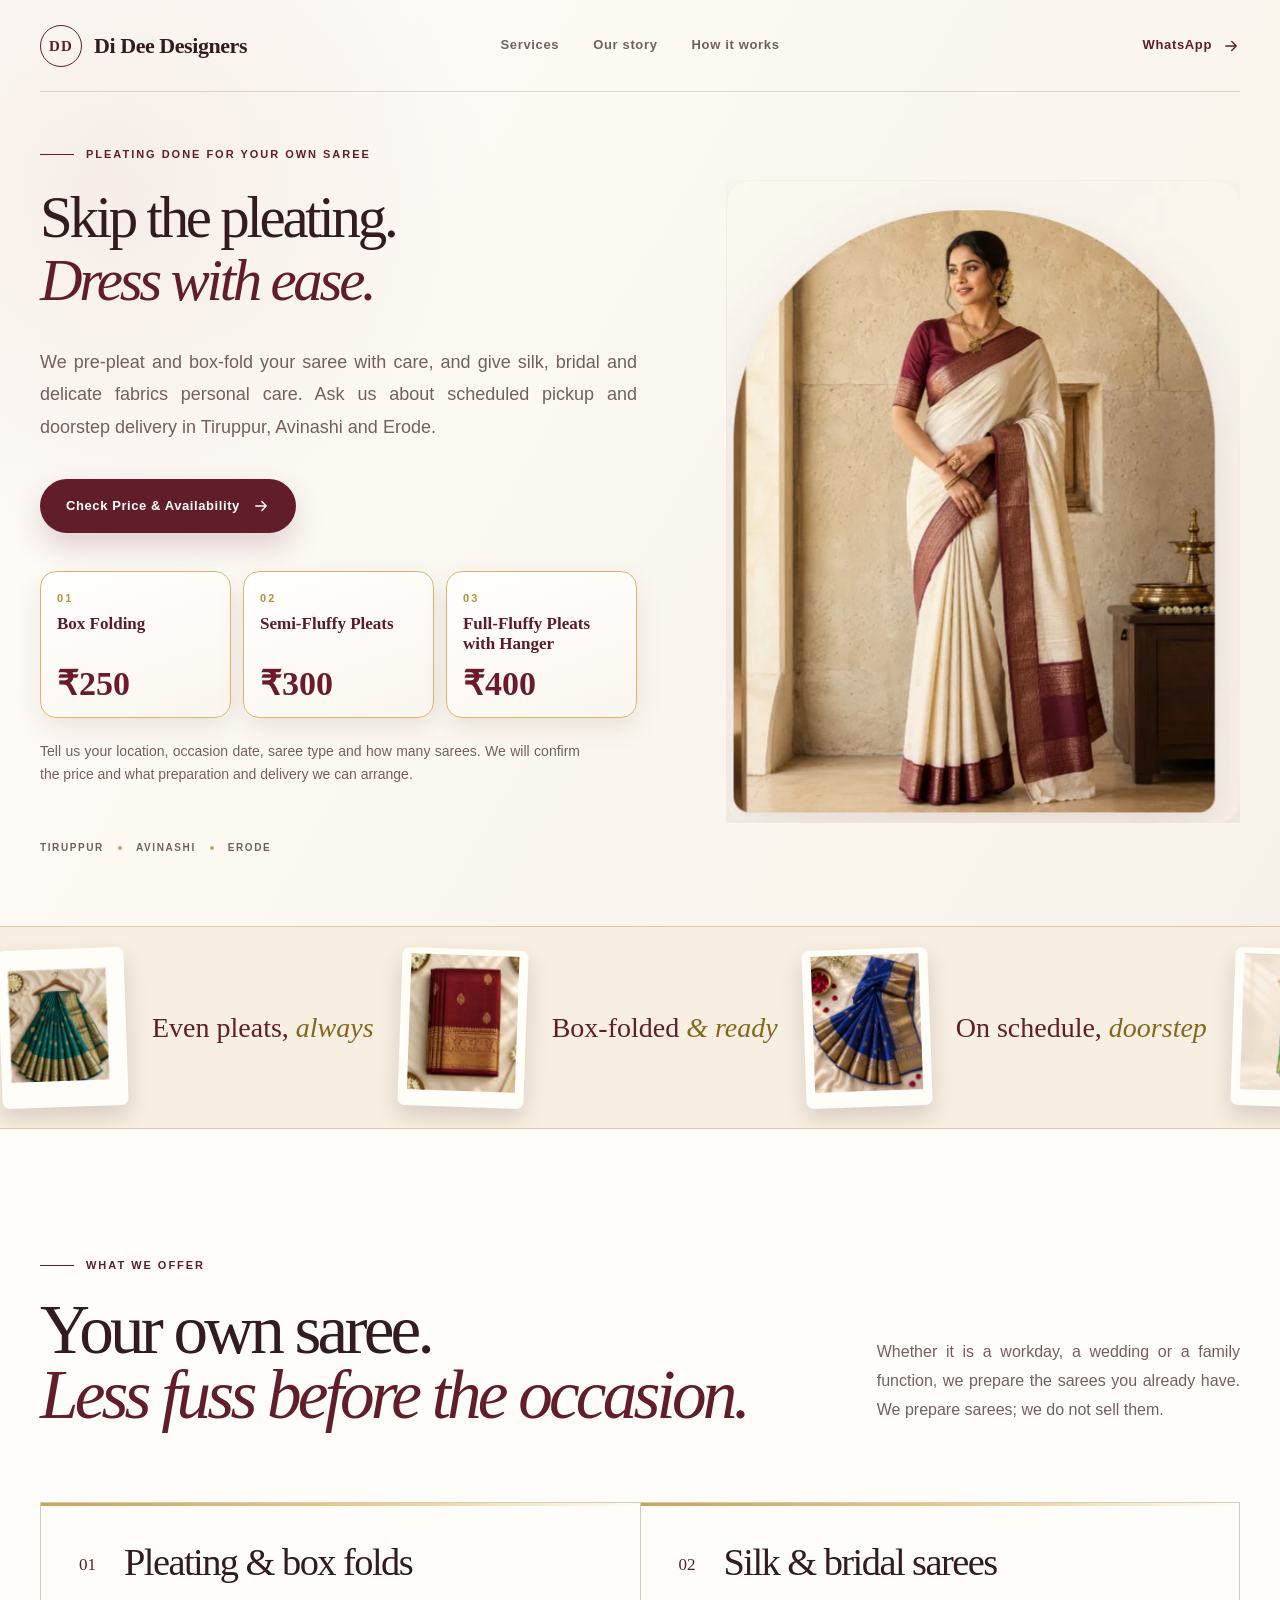
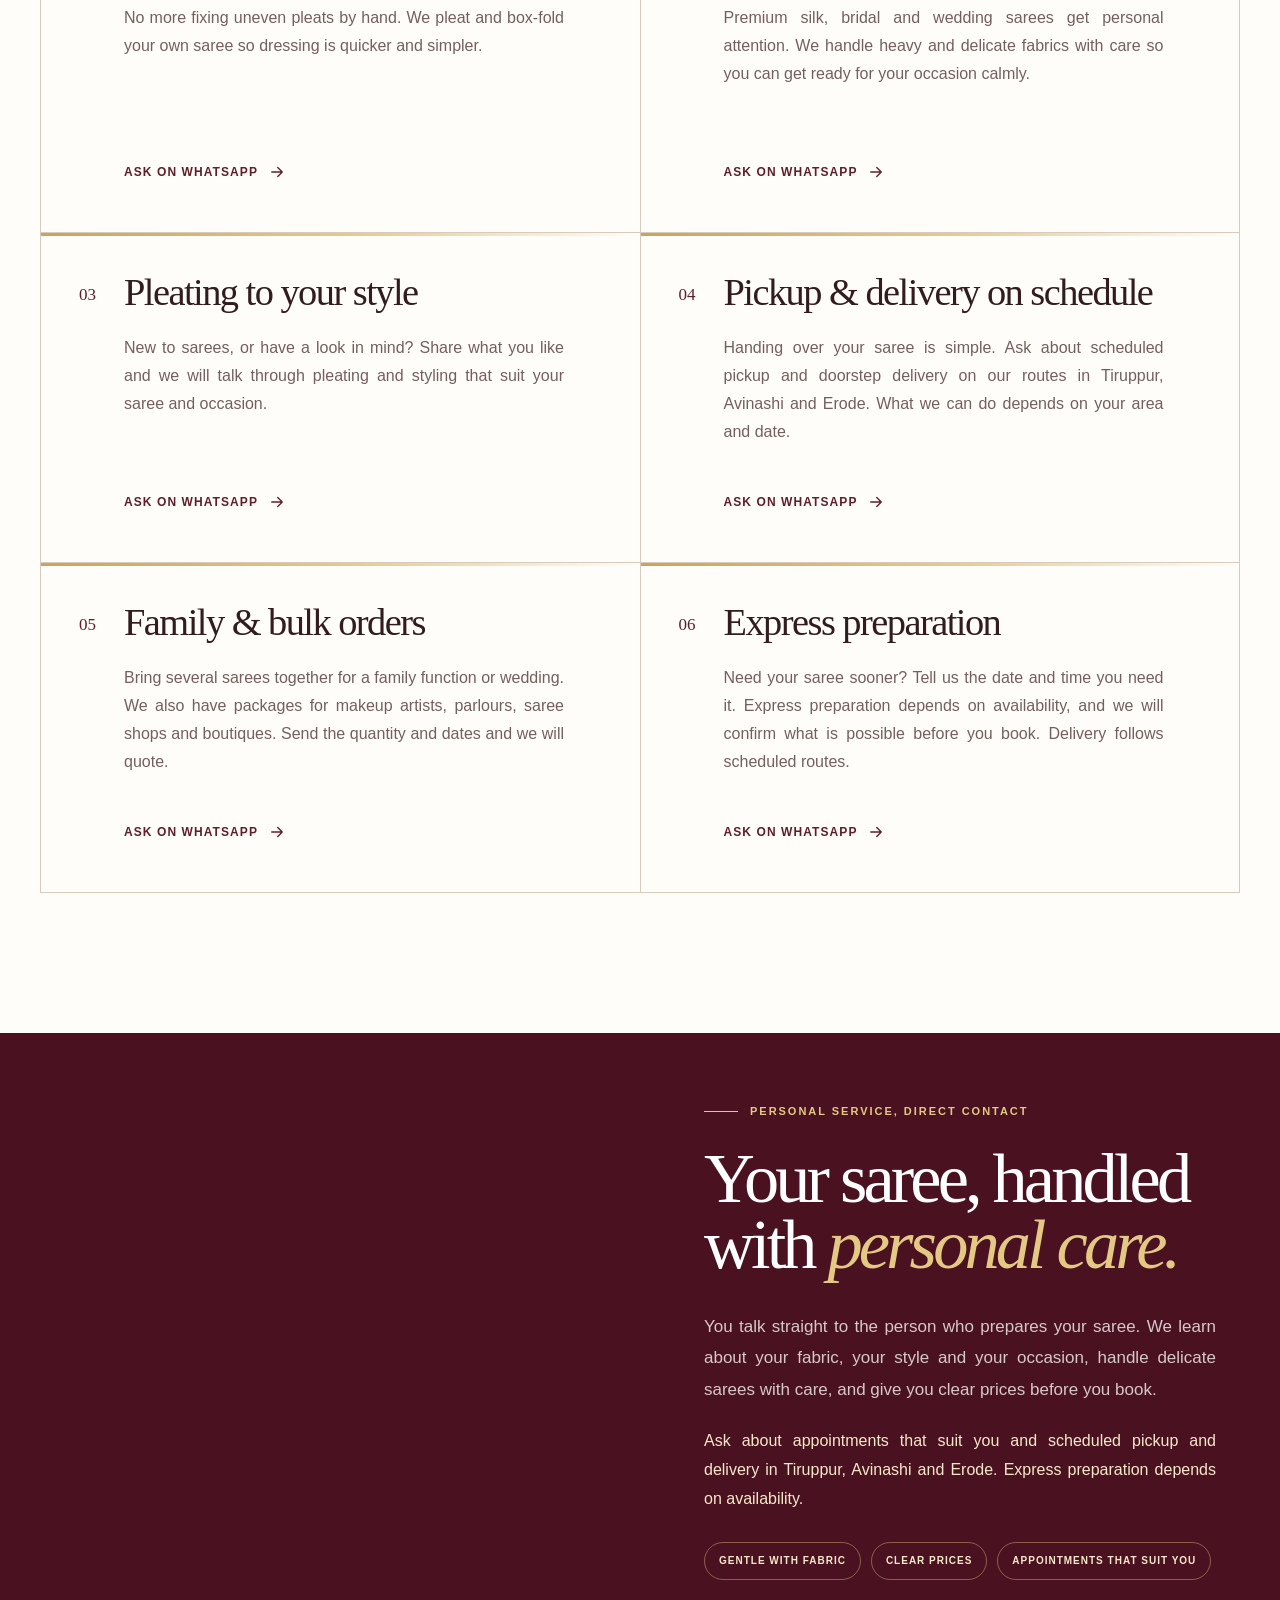
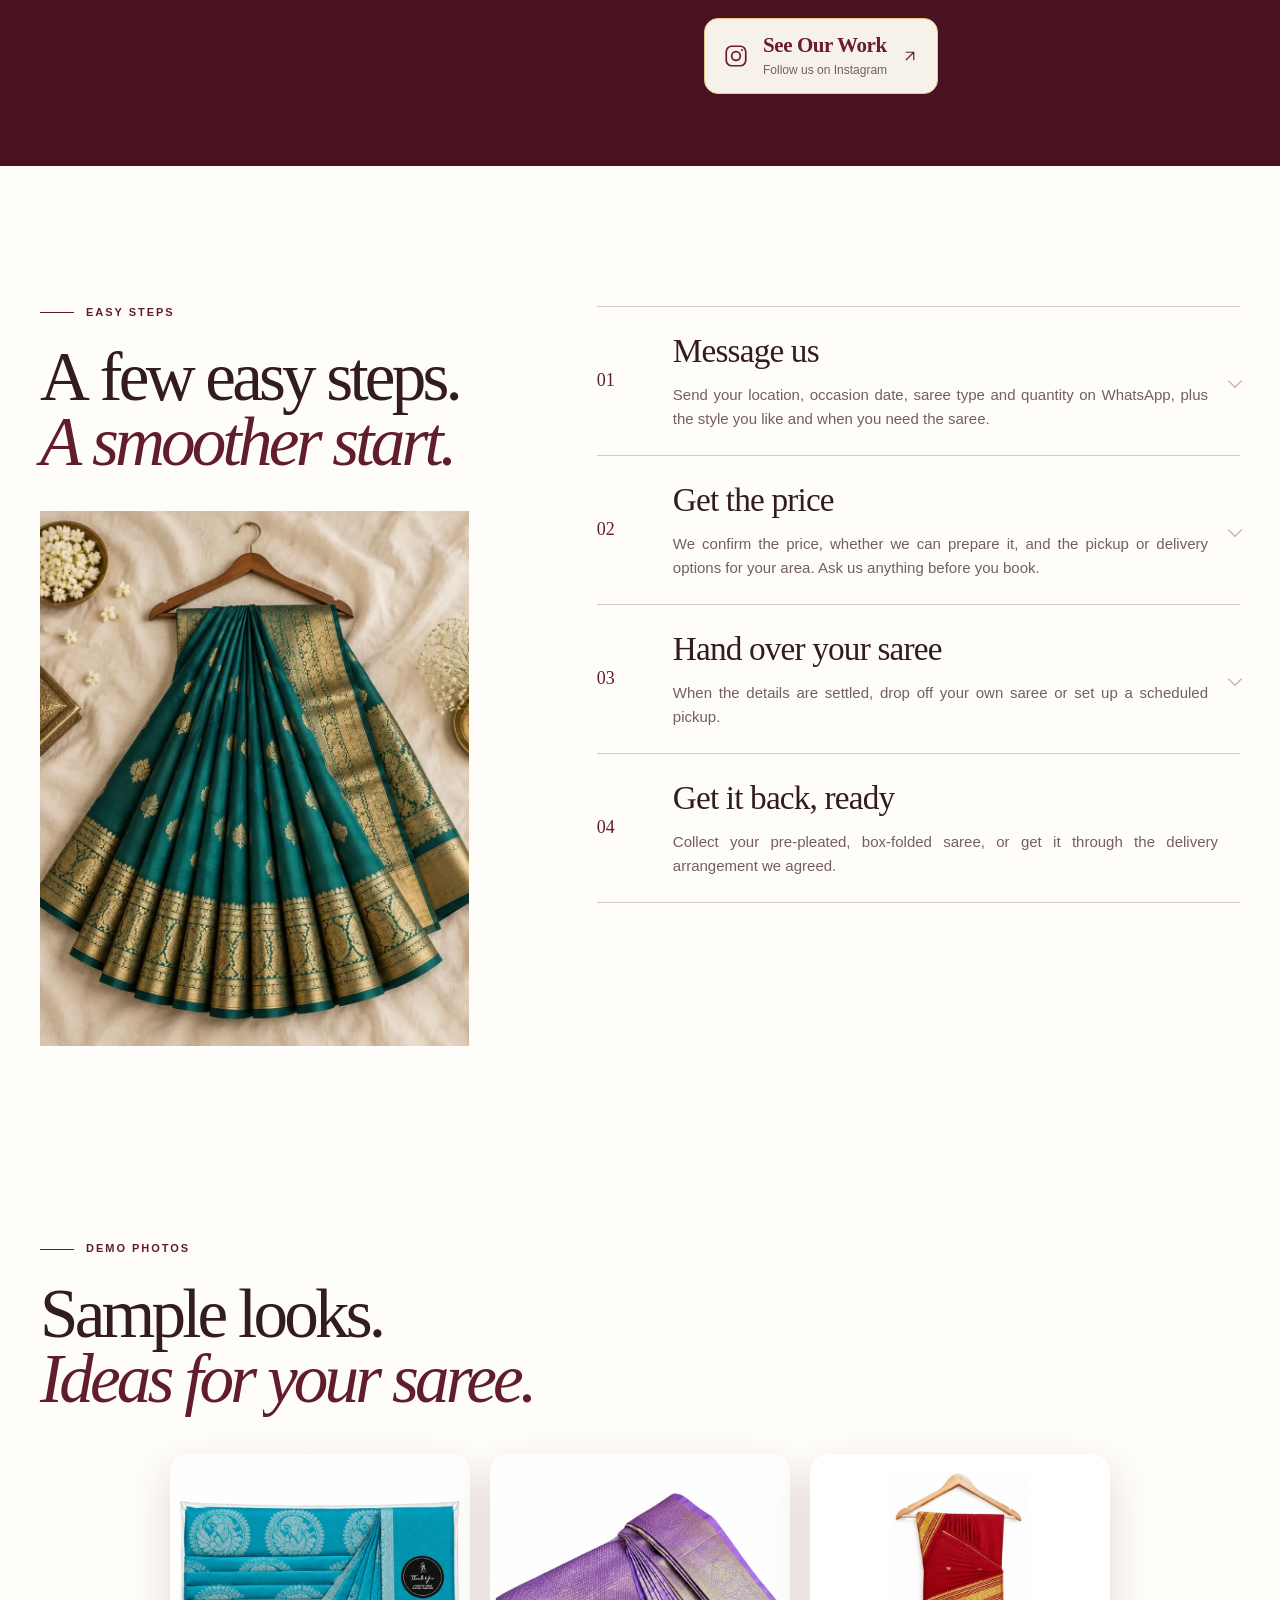
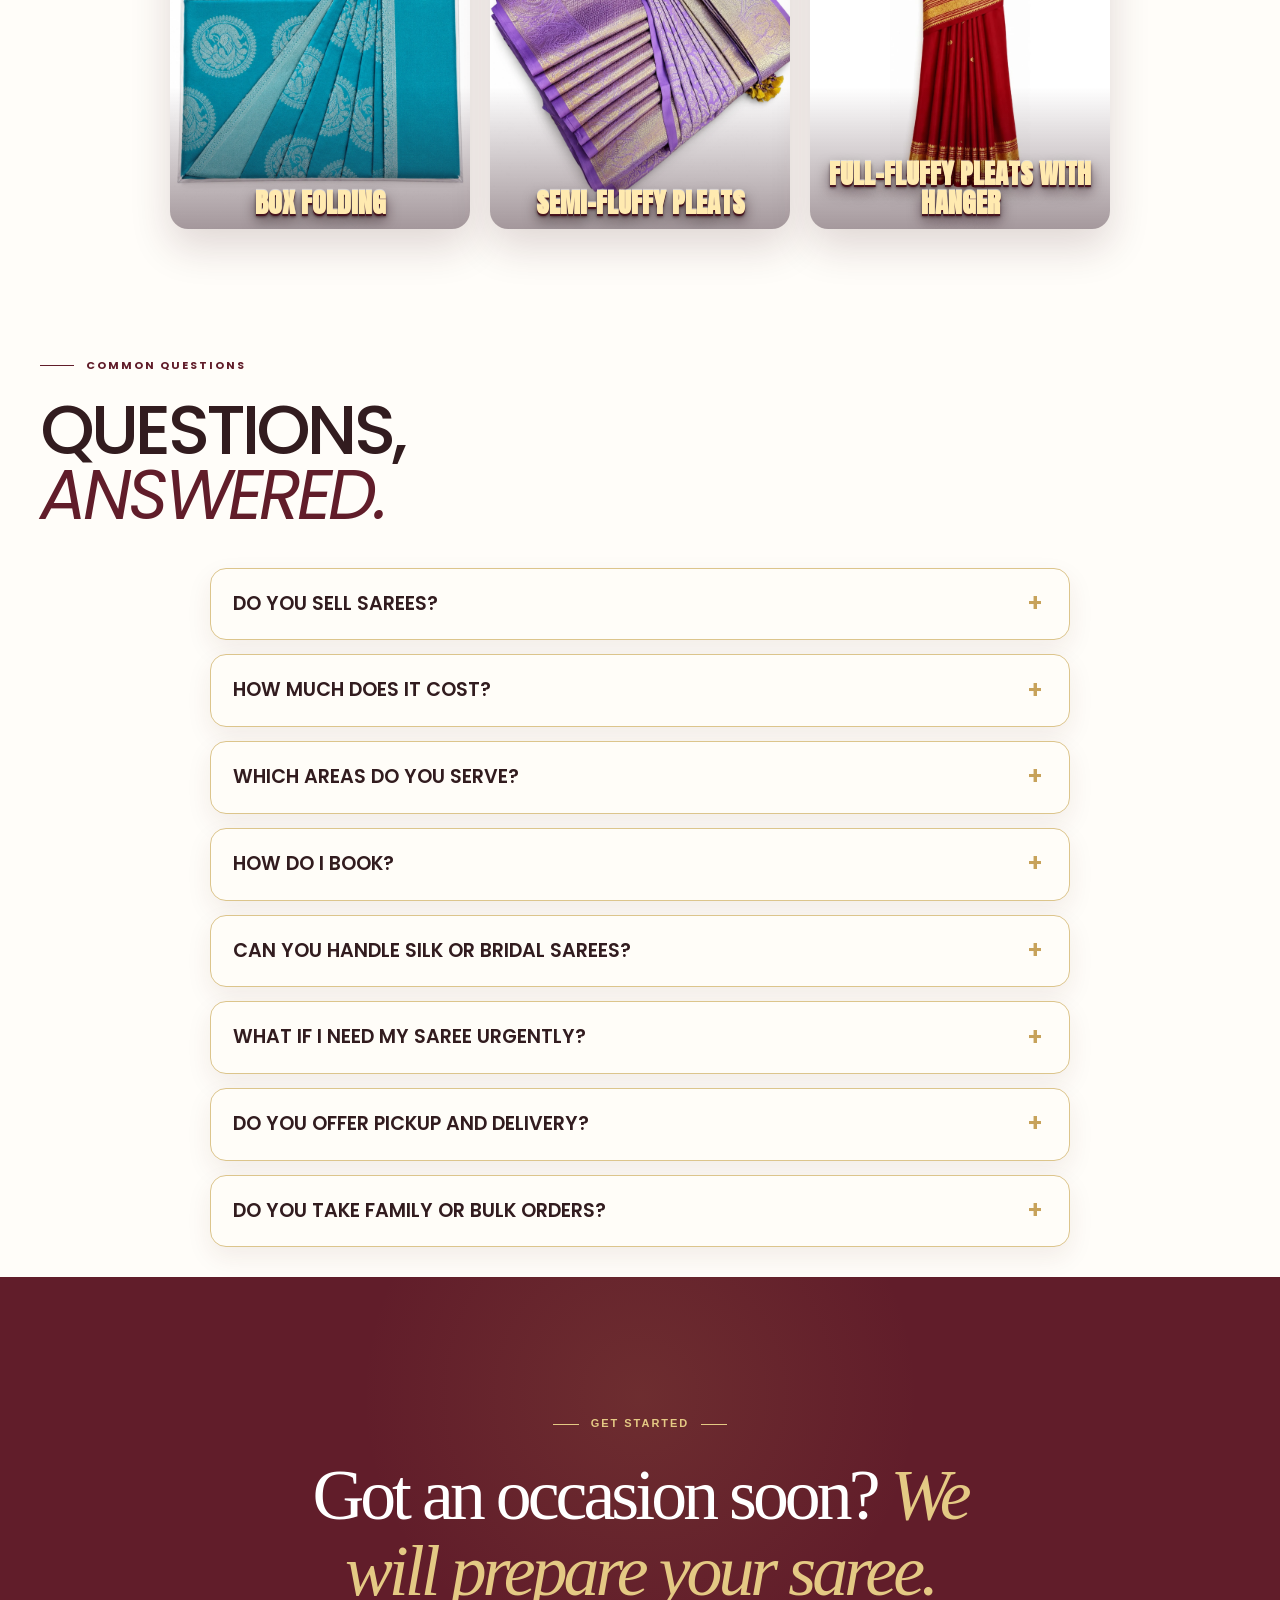
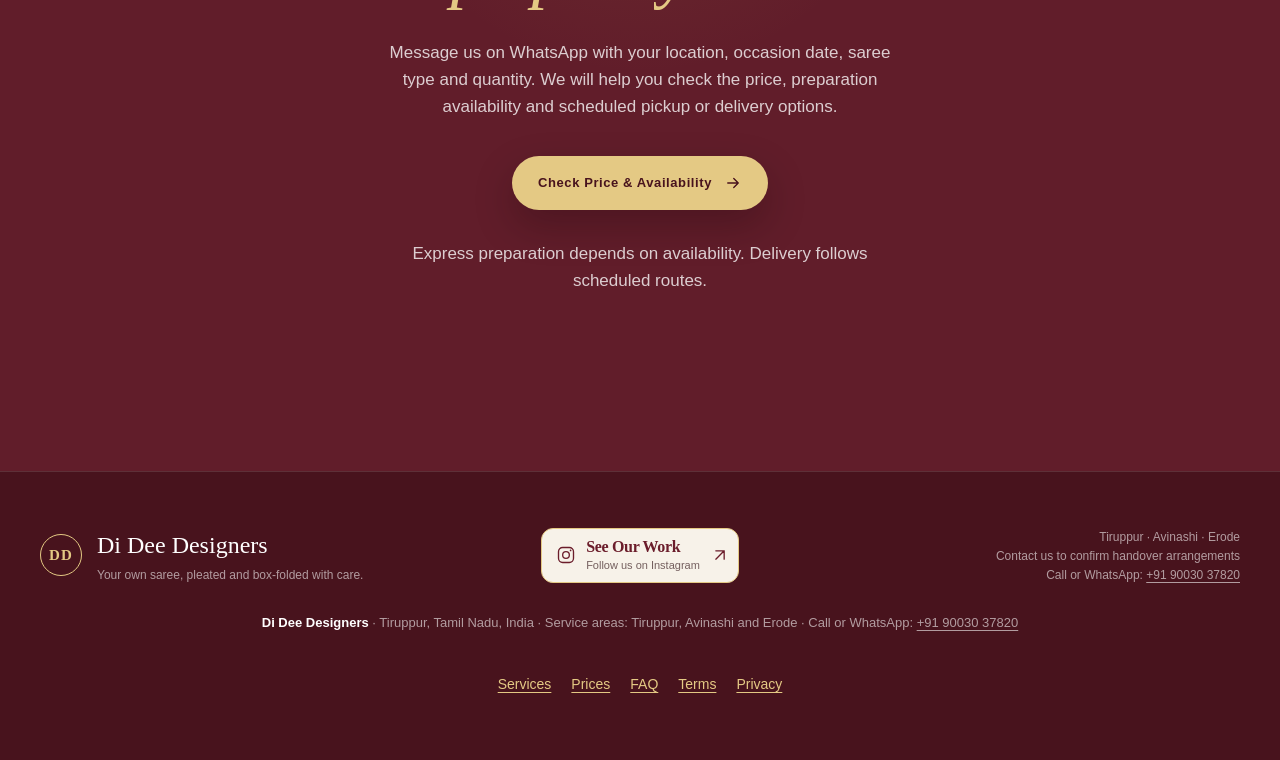
==== commit 19875c15: "Update home structured data dateModified to 2026-11-11 Co-Authored-By: Claude Sonnet 5.5 <noreply@an" ====
--- a/index.html
+++ b/index.html
@@ -165,7 +165,7 @@
       },
       "inLanguage": "en-IN",
       "datePublished": "2026-10-24",
-      "dateModified": "2026-11-05",
+      "dateModified": "2026-11-11",
       "speakable": {
         "@type": "SpeakableSpecification",
         "cssSelector": [
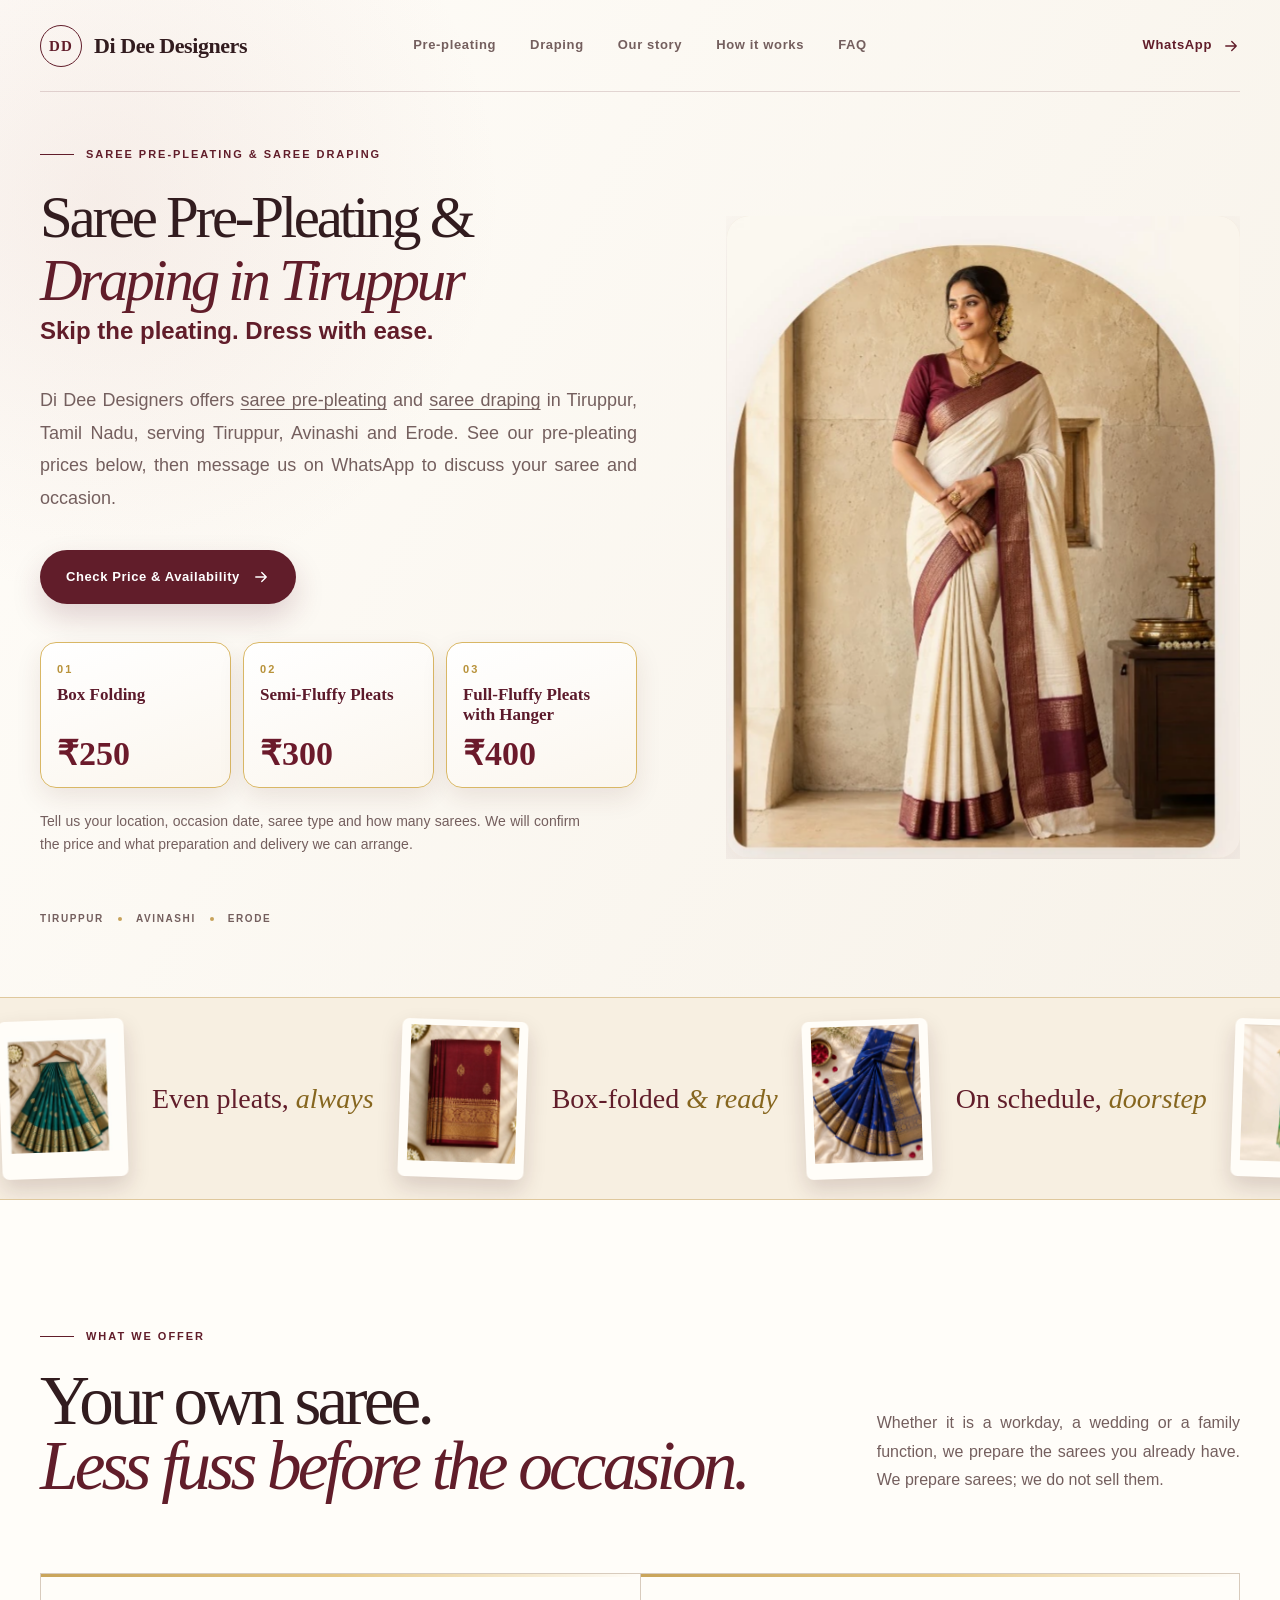
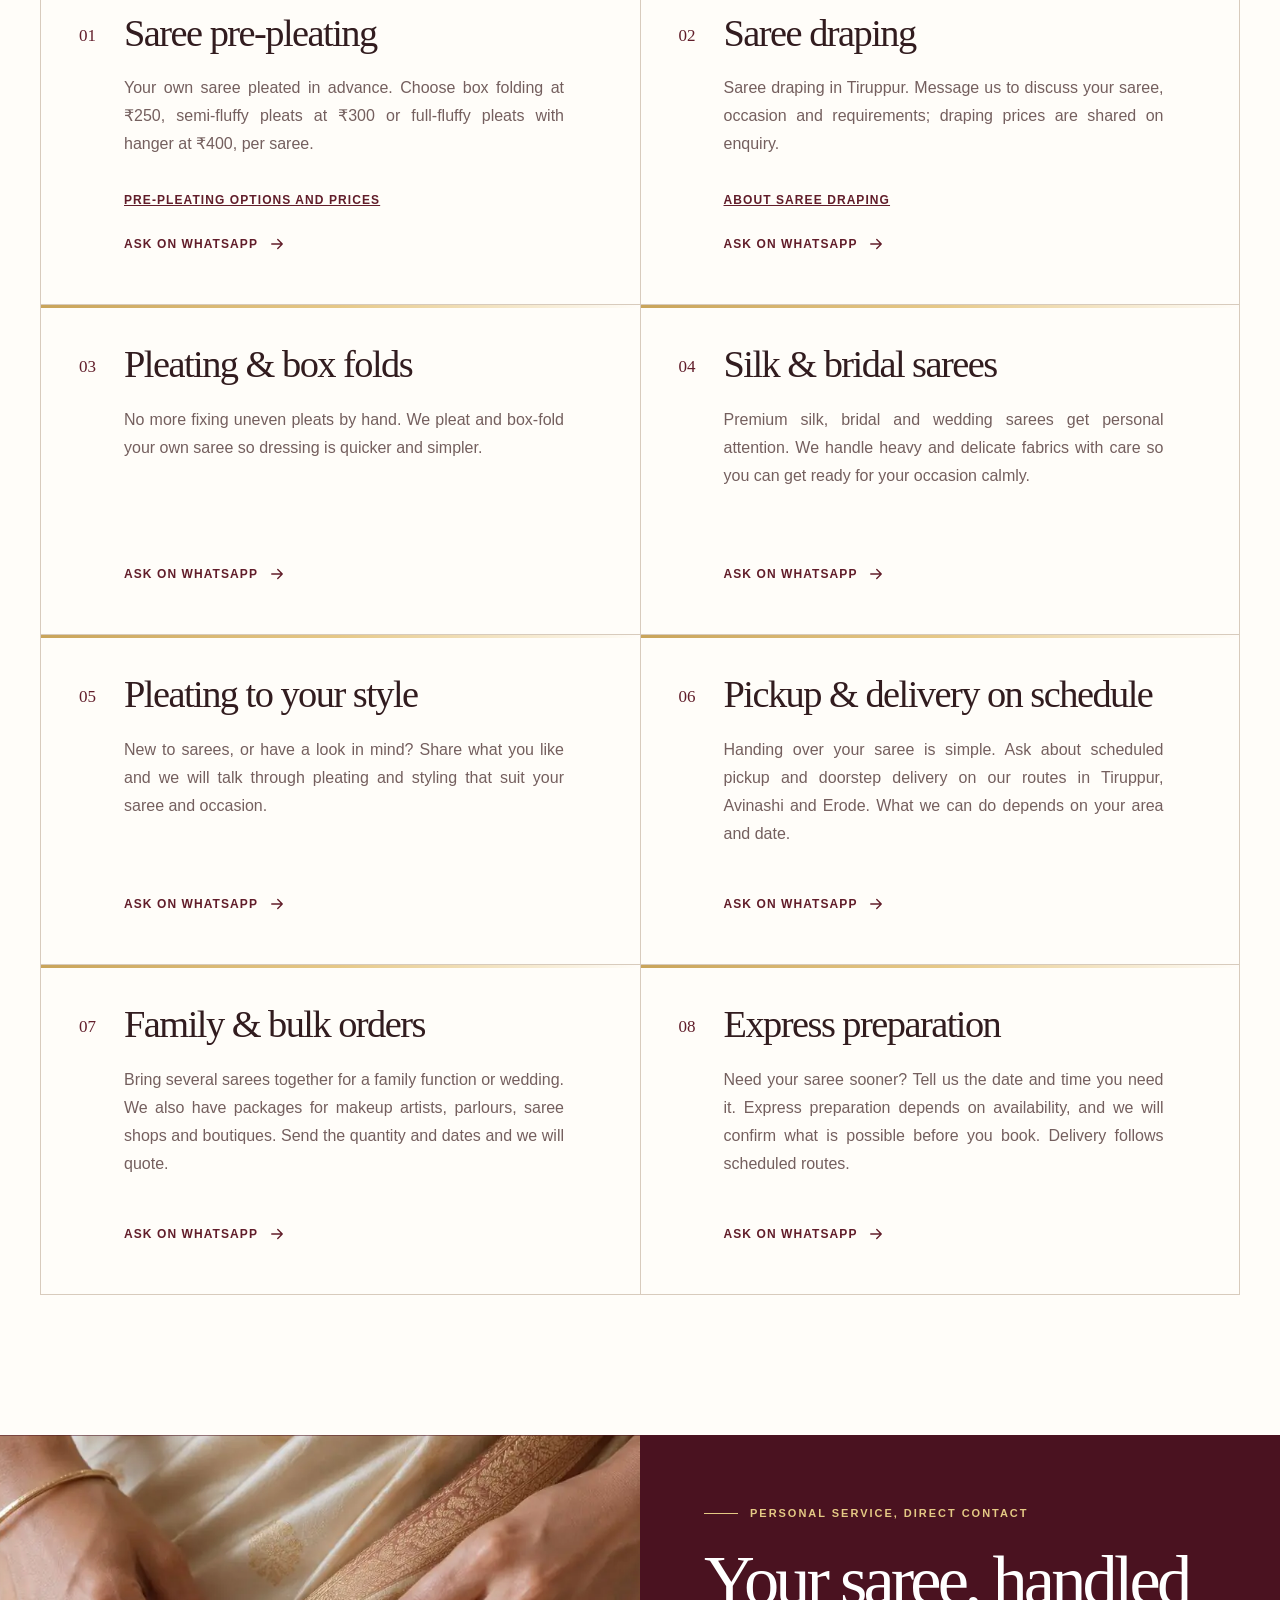
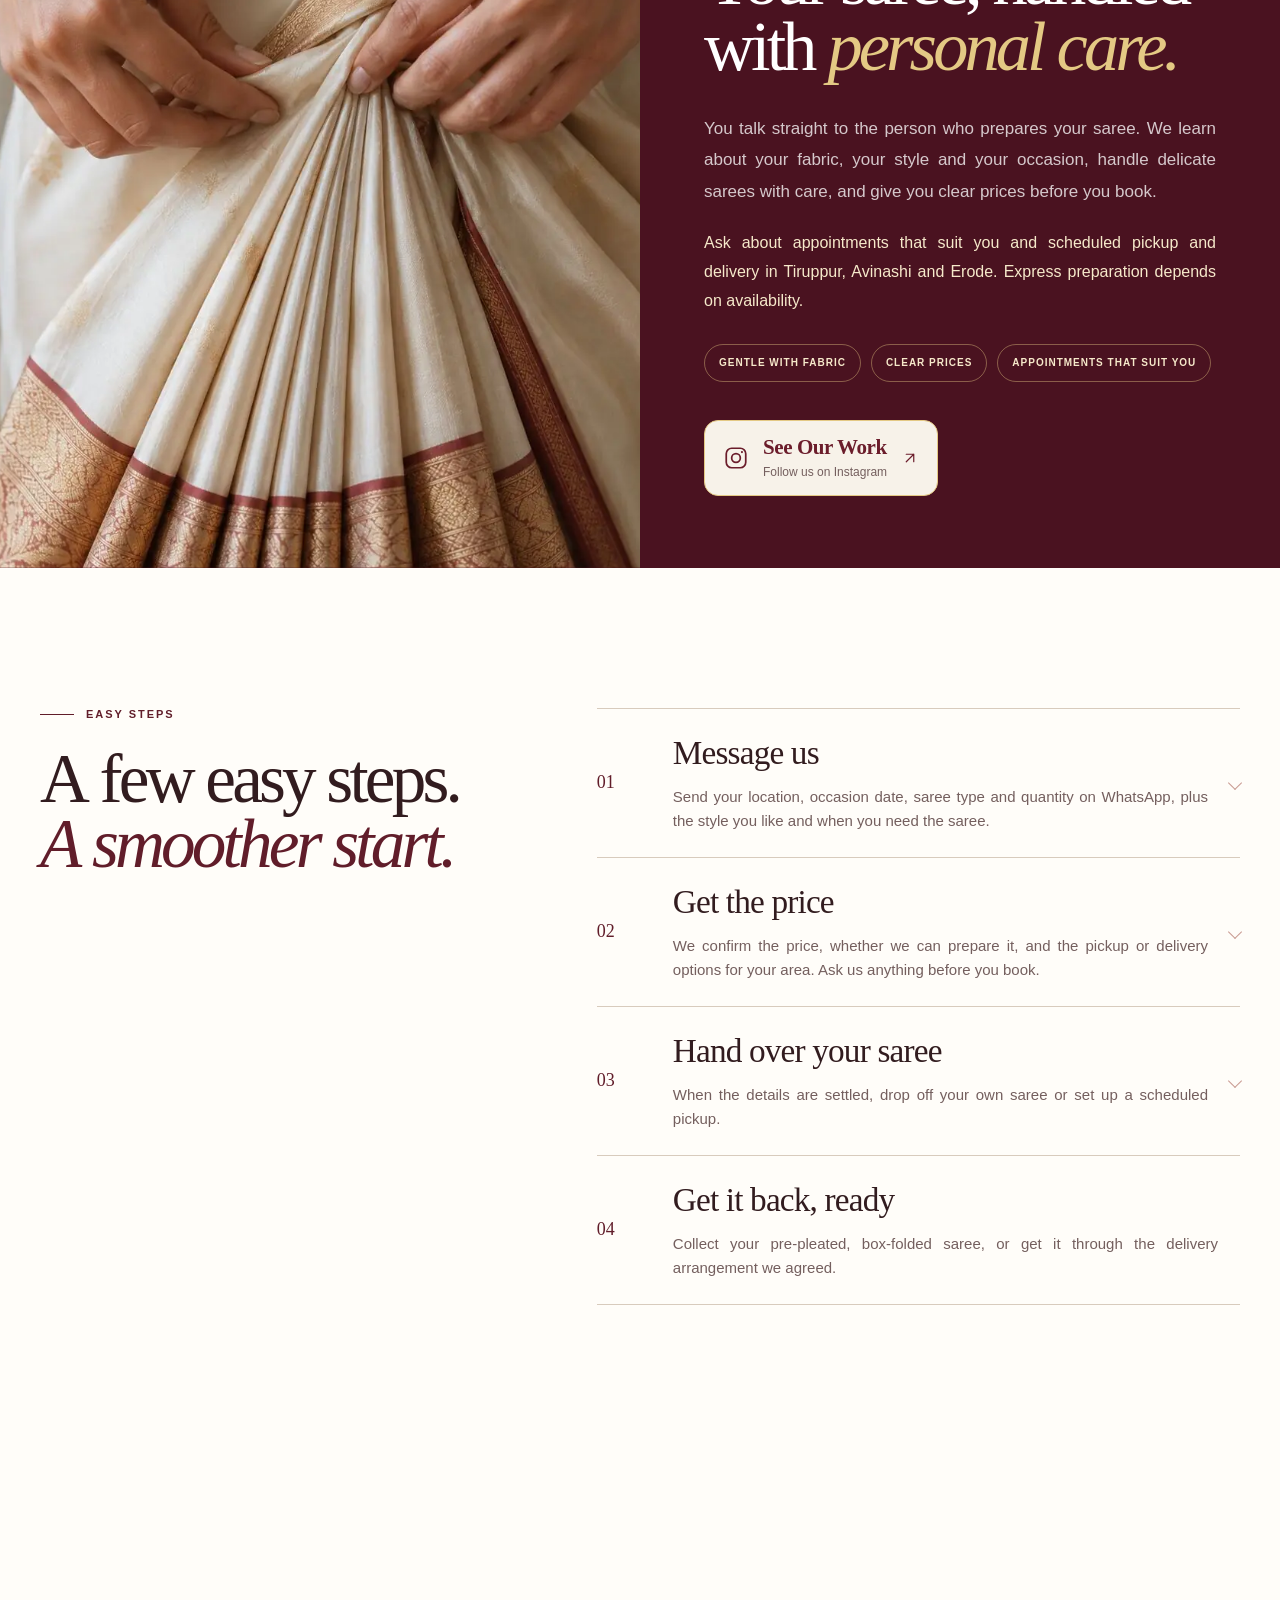
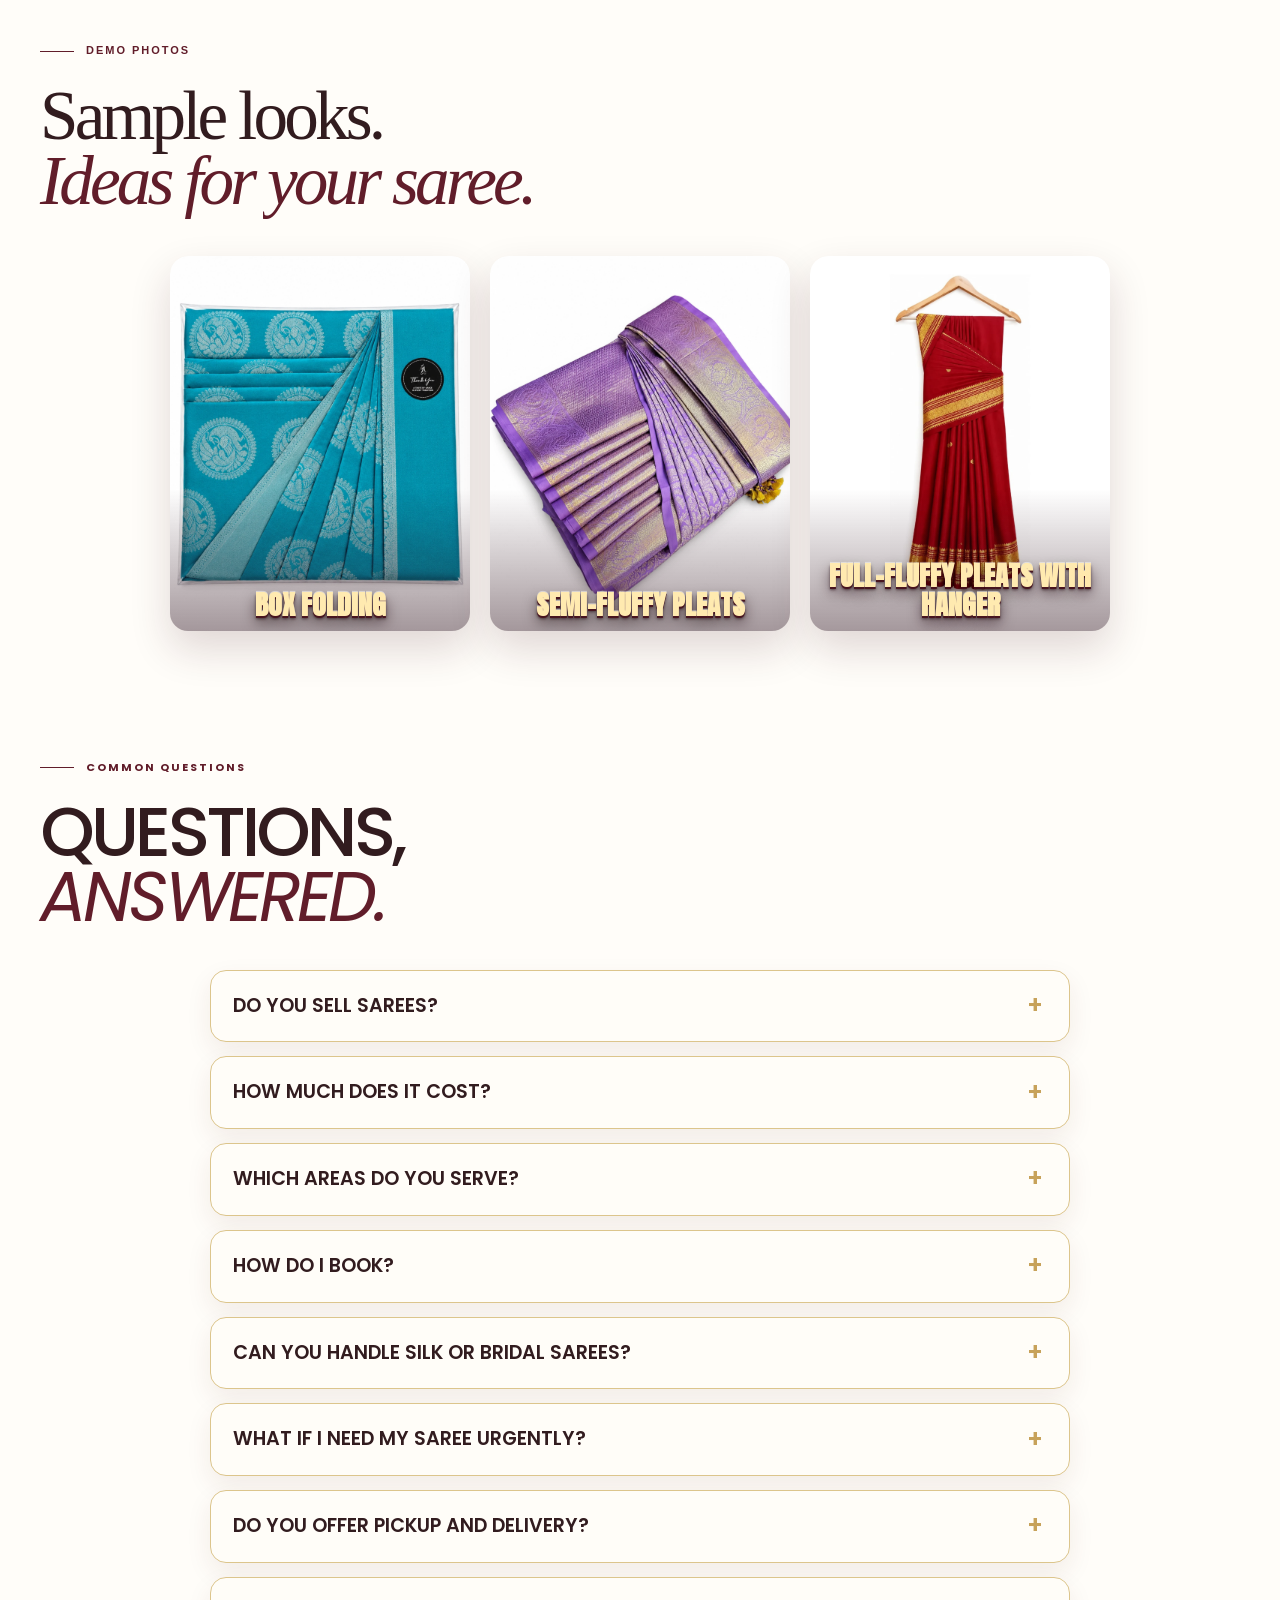
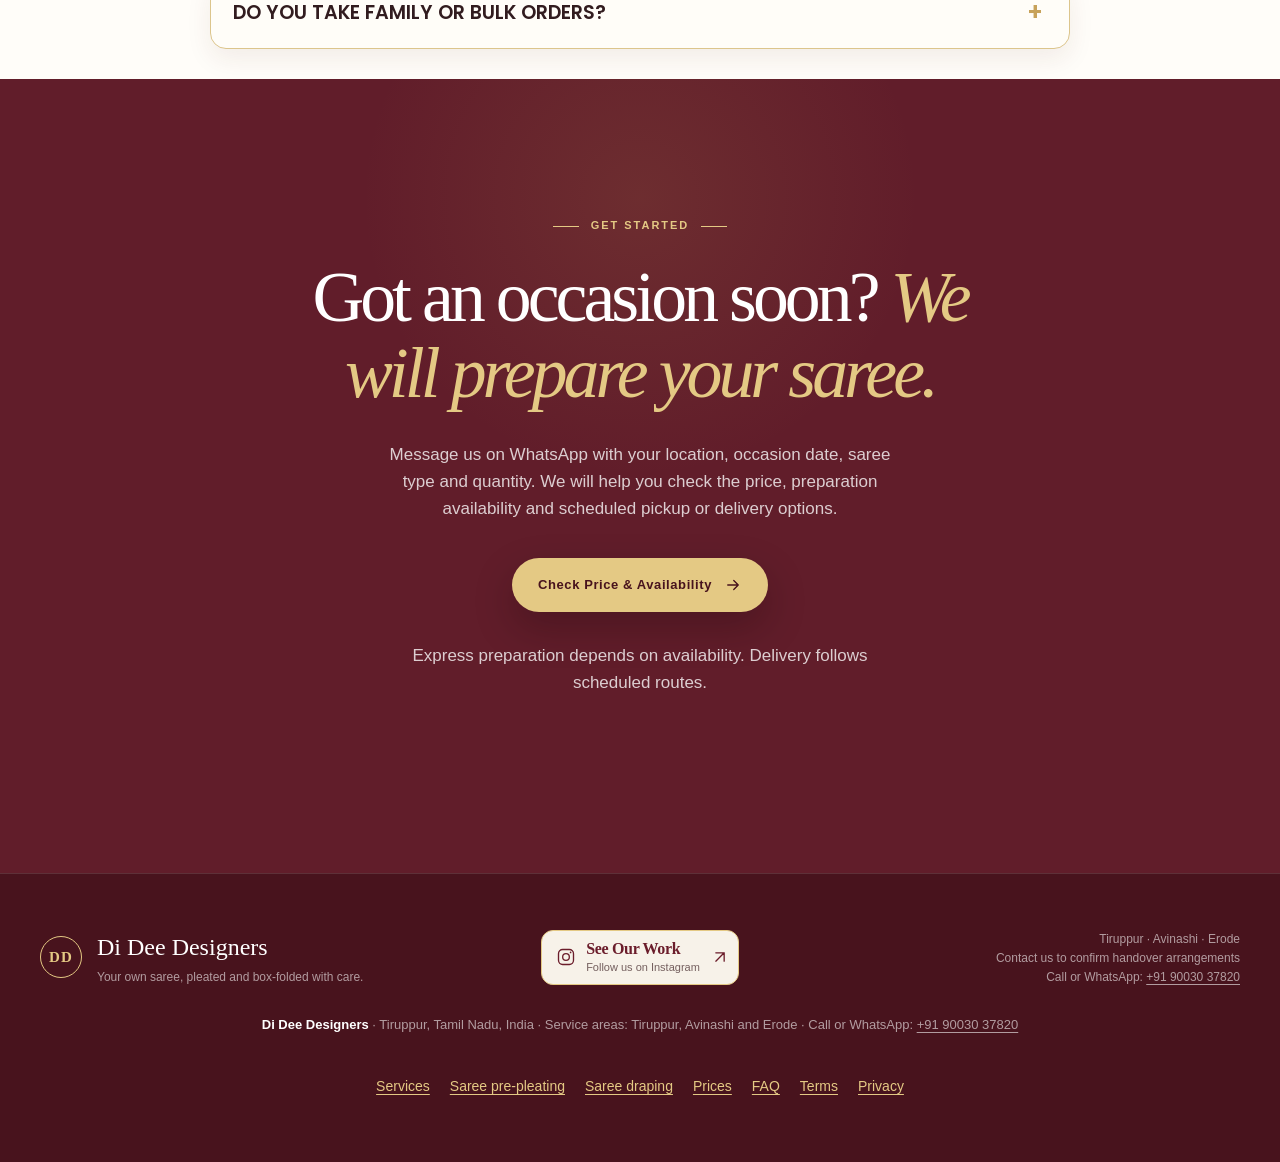
==== commit 2e036806: "SEO/AEO/GEO: add pre-pleating and draping pages, update home, FAQ, sitemap, llms.txt, validator - Ho" ====
--- a/index.html
+++ b/index.html
@@ -3,8 +3,8 @@
 <head>
 <meta charset="UTF-8">
 <meta name="viewport" content="width=device-width, initial-scale=1">
-<title>Saree Pre-pleating &amp; Box Folding in Tiruppur from ₹250 | Di Dee Designers</title>
-<meta name="description" content="Saree pre-pleating &amp; box folding in Tiruppur from ₹250 per saree. Compare three pleating styles and contact us to confirm preparation details.">
+<title>Saree Pre-Pleating &amp; Draping in Tiruppur | Di Dee Designers</title>
+<meta name="description" content="Di Dee Designers offers saree pre-pleating and saree draping in Tiruppur, Tamil Nadu. Explore pleating options and current prices, then enquire on WhatsApp.">
 <meta name="robots" content="index,follow,max-image-preview:large,max-snippet:-1,max-video-preview:-1">
 <link rel="canonical" href="https://dideedesigners.in/">
 <link rel="alternate" type="text/plain" title="LLM summary" href="https://dideedesigners.in/llms.txt">
@@ -17,46 +17,35 @@
 <meta property="og:site_name" content="Di Dee Designers">
 <meta property="og:locale" content="en_IN">
 <meta property="og:url" content="https://dideedesigners.in/">
-<meta property="og:title" content="Saree Pre-pleating &amp; Box Folding in Tiruppur from ₹250 | Di Dee Designers">
-<meta property="og:description" content="Your own saree pre-pleated and box-folded in Tiruppur. Three pleating styles from ₹250 per saree. Contact us to confirm preparation details.">
+<meta property="og:title" content="Saree Pre-Pleating &amp; Draping in Tiruppur | Di Dee Designers">
+<meta property="og:description" content="Di Dee Designers offers saree pre-pleating and saree draping in Tiruppur, Tamil Nadu. Explore pleating options and current prices, then enquire on WhatsApp.">
 <meta property="og:image" content="https://dideedesigners.in/16-hero-new.webp">
 <meta property="og:image:type" content="image/webp">
 <meta property="og:image:width" content="606">
 <meta property="og:image:height" content="724">
-<meta property="og:image:alt" content="Woman wearing a cream saree with a maroon border, pre-pleated by Di Dee Designers, Tiruppur">
+<meta property="og:image:alt" content="Woman wearing a cream saree with a maroon border">
 <meta name="twitter:card" content="summary_large_image">
-<meta name="twitter:title" content="Saree Pre-pleating &amp; Box Folding in Tiruppur | Di Dee Designers">
-<meta name="twitter:description" content="Your own saree pre-pleated and box-folded in Tiruppur. Three pleating styles from ₹250. Contact us to confirm preparation suitability and handover arrangements.">
+<meta name="twitter:title" content="Saree Pre-Pleating &amp; Draping in Tiruppur | Di Dee Designers">
+<meta name="twitter:description" content="Di Dee Designers offers saree pre-pleating and saree draping in Tiruppur, Tamil Nadu. Explore pleating options and current prices, then enquire on WhatsApp.">
 <meta name="twitter:image" content="https://dideedesigners.in/16-hero-new.webp">
-<meta name="twitter:image:alt" content="Woman wearing a cream saree with a maroon border, pre-pleated by Di Dee Designers, Tiruppur">
+<meta name="twitter:image:alt" content="Woman wearing a cream saree with a maroon border">
 <meta name="theme-color" content="#4a1220">
 <script type="application/ld+json">
 {
   "@context": "https://schema.org",
   "@graph": [
     {
-      "@type": [
-        "LocalBusiness",
-        "ProfessionalService"
-      ],
-      "@id": "https://dideedesigners.in/#business",
+      "@type": "Organization",
+      "@id": "https://dideedesigners.in/#organization",
       "name": "Di Dee Designers",
+      "url": "https://dideedesigners.in/",
       "alternateName": [
         "DI DEE DESIGNERS",
         "Di Dee Designers Tiruppur"
       ],
-      "description": "Saree pre-pleating and box folding service in Tiruppur, Tamil Nadu. Di Dee Designers pleats and box-folds the customer's own saree in advance. Customers should share the fabric, style and occasion details so preparation suitability and handover arrangements can be confirmed before booking. Di Dee Designers prepares sarees; it does not sell them.",
+      "description": "Di Dee Designers offers saree pre-pleating and saree draping in Tiruppur, Tamil Nadu, India. It prepares sarees for customers; it does not sell them.",
       "slogan": "Skip the pleating. Dress with ease.",
-      "url": "https://dideedesigners.in/",
       "telephone": "+919003037820",
-      "image": [
-        "https://dideedesigners.in/16-hero-new.webp",
-        "https://dideedesigners.in/15-detail.webp",
-        "https://dideedesigners.in/22-tier-fullfluffy.webp"
-      ],
-      "logo": "https://dideedesigners.in/16-hero-new.webp",
-      "priceRange": "₹250 - ₹400",
-      "currenciesAccepted": "INR",
       "address": {
         "@type": "PostalAddress",
         "addressLocality": "Tiruppur",
@@ -66,12 +55,7 @@
       "contactPoint": {
         "@type": "ContactPoint",
         "telephone": "+919003037820",
-        "contactType": "customer service",
-        "areaServed": "IN",
-        "availableLanguage": [
-          "English",
-          "Tamil"
-        ]
+        "contactType": "customer service"
       },
       "areaServed": [
         {
@@ -89,52 +73,11 @@
       ],
       "knowsAbout": [
         "Saree pre-pleating",
-        "Saree box folding",
-        "Saree pleating",
-        "Ready-to-wear saree pleats"
+        "Saree draping"
       ],
       "sameAs": [
         "https://www.instagram.com/dideedesignerstirupur/"
-      ],
-      "hasOfferCatalog": {
-        "@type": "OfferCatalog",
-        "name": "Saree pre-pleating prices (per saree)",
-        "itemListElement": [
-          {
-            "@type": "Offer",
-            "price": "250",
-            "priceCurrency": "INR",
-            "itemOffered": {
-              "@type": "Service",
-              "name": "Box folding (pressed pleats)",
-              "serviceType": "Saree pre-pleating",
-              "description": "Flat, even pleats pressed and box-folded. Suited to everyday and office sarees."
-            }
-          },
-          {
-            "@type": "Offer",
-            "price": "300",
-            "priceCurrency": "INR",
-            "itemOffered": {
-              "@type": "Service",
-              "name": "Semi-fluffy pleats",
-              "serviceType": "Saree pre-pleating",
-              "description": "Soft, rounded pleats with moderate volume. Suited to functions and festivals."
-            }
-          },
-          {
-            "@type": "Offer",
-            "price": "400",
-            "priceCurrency": "INR",
-            "itemOffered": {
-              "@type": "Service",
-              "name": "Full-fluffy pleats with hanger",
-              "serviceType": "Saree pre-pleating",
-              "description": "Full-volume pleats with a hanger. Contact us to confirm suitability for your saree."
-            }
-          }
-        ]
-      }
+      ]
     },
     {
       "@type": "WebSite",
@@ -143,134 +86,147 @@
       "name": "Di Dee Designers",
       "inLanguage": "en-IN",
       "publisher": {
-        "@id": "https://dideedesigners.in/#business"
+        "@id": "https://dideedesigners.in/#organization"
       }
     },
     {
       "@type": "WebPage",
       "@id": "https://dideedesigners.in/#webpage",
       "url": "https://dideedesigners.in/",
-      "name": "Saree Pre-pleating & Box Folding in Tiruppur from ₹250 | Di Dee Designers",
+      "name": "Saree Pre-Pleating & Draping in Tiruppur | Di Dee Designers",
+      "description": "Di Dee Designers offers saree pre-pleating and saree draping in Tiruppur, Tamil Nadu. Explore pleating options and current prices, then enquire on WhatsApp.",
       "isPartOf": {
         "@id": "https://dideedesigners.in/#website"
       },
       "about": {
-        "@id": "https://dideedesigners.in/#business"
+        "@id": "https://dideedesigners.in/#organization"
       },
+      "inLanguage": "en-IN",
+      "datePublished": "2026-10-24",
+      "dateModified": "2026-11-14",
       "primaryImageOfPage": {
         "@type": "ImageObject",
         "url": "https://dideedesigners.in/16-hero-new.webp",
         "width": 606,
         "height": 724
       },
-      "inLanguage": "en-IN",
-      "datePublished": "2026-10-24",
-      "dateModified": "2026-11-11",
-      "speakable": {
-        "@type": "SpeakableSpecification",
-        "cssSelector": [
-          "h1",
-          ".hero-description"
-        ]
+      "mainEntity": {
+        "@id": "https://dideedesigners.in/#organization"
       }
     },
     {
-      "@type": "HowTo",
-      "@id": "https://dideedesigners.in/#howto",
-      "name": "How to get your saree pre-pleated in Tiruppur",
-      "step": [
-        {
-          "@type": "HowToStep",
-          "position": 1,
-          "name": "Message us",
-          "text": "Send your location, occasion date, saree type and quantity to Di Dee Designers on WhatsApp at +91 90030 37820."
+      "@type": "Service",
+      "@id": "https://dideedesigners.in/saree-pre-pleating/#service",
+      "name": "Saree pre-pleating in Tiruppur",
+      "serviceType": "Saree pre-pleating",
+      "url": "https://dideedesigners.in/saree-pre-pleating/",
+      "provider": {
+        "@id": "https://dideedesigners.in/#organization"
+      },
+      "areaServed": [
+        {
+          "@type": "City",
+          "name": "Tiruppur"
         },
         {
-          "@type": "HowToStep",
-          "position": 2,
-          "name": "Get the price",
-          "text": "Di Dee Designers confirms the price, whether the requested preparation can be offered, and the agreed handover and collection arrangements."
+          "@type": "City",
+          "name": "Avinashi"
         },
         {
-          "@type": "HowToStep",
-          "position": 3,
-          "name": "Hand over your saree",
-          "text": "Follow the saree handover instructions confirmed before booking."
-        },
-        {
-          "@type": "HowToStep",
-          "position": 4,
-          "name": "Get it back, ready",
-          "text": "Use the collection or return arrangement confirmed for your order."
+          "@type": "City",
+          "name": "Erode"
         }
-      ]
+      ],
+      "description": "Pre-pleating of the customer's own saree in three styles, priced per saree. Suitability for each saree is confirmed before booking.",
+      "hasOfferCatalog": {
+        "@id": "https://dideedesigners.in/saree-pre-pleating/#offers"
+      }
     },
     {
-      "@type": "FAQPage",
-      "@id": "https://dideedesigners.in/#faq",
-      "mainEntity": [
-        {
-          "@type": "Question",
-          "name": "Do you sell sarees?",
-          "acceptedAnswer": {
-            "@type": "Answer",
-            "text": "No. We prepare the sarees you already own. Whether it is a workday, a wedding or a family function, we pleat and box-fold your own sarees; we do not sell them."
+      "@type": "Service",
+      "@id": "https://dideedesigners.in/saree-draping/#service",
+      "name": "Saree draping in Tiruppur",
+      "serviceType": "Saree draping",
+      "url": "https://dideedesigners.in/saree-draping/",
+      "provider": {
+        "@id": "https://dideedesigners.in/#organization"
+      },
+      "areaServed": [
+        {
+          "@type": "City",
+          "name": "Tiruppur"
+        },
+        {
+          "@type": "City",
+          "name": "Avinashi"
+        },
+        {
+          "@type": "City",
+          "name": "Erode"
+        }
+      ],
+      "description": "Saree draping offered by Di Dee Designers in Tiruppur, Tamil Nadu. Price and details are discussed on WhatsApp."
+    },
+    {
+      "@type": "OfferCatalog",
+      "@id": "https://dideedesigners.in/saree-pre-pleating/#offers",
+      "name": "Saree pre-pleating prices (per saree)",
+      "itemListElement": [
+        {
+          "@type": "Offer",
+          "@id": "https://dideedesigners.in/saree-pre-pleating/#offer-1",
+          "name": "Box folding (pressed pleats), per saree",
+          "price": "250",
+          "priceCurrency": "INR",
+          "seller": {
+            "@id": "https://dideedesigners.in/#organization"
+          },
+          "itemOffered": {
+            "@type": "Service",
+            "name": "Box folding (pressed pleats)",
+            "serviceType": "Saree pre-pleating",
+            "description": "Flat, even pleats pressed and box-folded. Suited to everyday and office sarees.",
+            "provider": {
+              "@id": "https://dideedesigners.in/#organization"
+            }
           }
         },
         {
-          "@type": "Question",
-          "name": "How much does it cost?",
-          "acceptedAnswer": {
-            "@type": "Answer",
-            "text": "Box Folding is ₹250, Semi-Fluffy Pleats are ₹300 and Full-Fluffy Pleats with Hanger are ₹400. Tell us your saree type and quantity on WhatsApp and we will confirm the price before you book."
+          "@type": "Offer",
+          "@id": "https://dideedesigners.in/saree-pre-pleating/#offer-2",
+          "name": "Semi-fluffy pleats, per saree",
+          "price": "300",
+          "priceCurrency": "INR",
+          "seller": {
+            "@id": "https://dideedesigners.in/#organization"
+          },
+          "itemOffered": {
+            "@type": "Service",
+            "name": "Semi-fluffy pleats",
+            "serviceType": "Saree pre-pleating",
+            "description": "Soft, rounded pleats with moderate volume. Suited to functions and festivals.",
+            "provider": {
+              "@id": "https://dideedesigners.in/#organization"
+            }
           }
         },
         {
-          "@type": "Question",
-          "name": "Which areas do you serve?",
-          "acceptedAnswer": {
-            "@type": "Answer",
-            "text": "We work across Tiruppur, Avinashi and Erode. Scheduled pickup and doorstep delivery depend on your area and date, so share your location when you message us."
-          }
-        },
-        {
-          "@type": "Question",
-          "name": "How do I book?",
-          "acceptedAnswer": {
-            "@type": "Answer",
-            "text": "Message us on WhatsApp with your location, occasion date, saree type and quantity, plus the style you like and when you need the saree. We confirm the price and arrangements before you book."
-          }
-        },
-        {
-          "@type": "Question",
-          "name": "Can you handle silk or bridal sarees?",
-          "acceptedAnswer": {
-            "@type": "Answer",
-            "text": "Yes. Premium silk, bridal and wedding sarees get personal attention, and we handle heavy and delicate fabrics with care."
-          }
-        },
-        {
-          "@type": "Question",
-          "name": "What if I need my saree urgently?",
-          "acceptedAnswer": {
-            "@type": "Answer",
-            "text": "Tell us the date and time you need it. Express preparation depends on availability, and we will confirm what is possible before you book."
-          }
-        },
-        {
-          "@type": "Question",
-          "name": "Do you offer pickup and delivery?",
-          "acceptedAnswer": {
-            "@type": "Answer",
-            "text": "Yes. You can drop off your saree or set up a scheduled pickup, and we offer doorstep delivery on our routes in Tiruppur, Avinashi and Erode. What we can do depends on your area and date."
-          }
-        },
-        {
-          "@type": "Question",
-          "name": "Do you take family or bulk orders?",
-          "acceptedAnswer": {
-            "@type": "Answer",
-            "text": "Yes. Bring several sarees together for a family function or wedding. We also have packages for makeup artists, parlours, saree shops and boutiques. Send the quantity and dates and we will quote."
+          "@type": "Offer",
+          "@id": "https://dideedesigners.in/saree-pre-pleating/#offer-3",
+          "name": "Full-fluffy pleats with hanger, per saree",
+          "price": "400",
+          "priceCurrency": "INR",
+          "seller": {
+            "@id": "https://dideedesigners.in/#organization"
+          },
+          "itemOffered": {
+            "@type": "Service",
+            "name": "Full-fluffy pleats with hanger",
+            "serviceType": "Saree pre-pleating",
+            "description": "Full-volume pleats with a hanger. Contact us to confirm suitability for your saree.",
+            "provider": {
+              "@id": "https://dideedesigners.in/#organization"
+            }
           }
         }
       ]
@@ -709,13 +665,13 @@
 
 /* Footer navigation must remain visible at the bottom edge. */
 footer .footer-links{opacity:1!important;transform:none!important;filter:none!important}
-</style>
+.hero-tagline{margin:0 0 14px;font-weight:600;font-size:clamp(18px,2vw,24px);color:var(--wine,#611d2a)}.hero-description a{color:inherit;text-decoration:underline;text-underline-offset:3px}.hero h1{max-width:none}</style>
 <link rel="icon" href="/favicon.svg" sizes="any" type="image/svg+xml">
 <link rel="apple-touch-icon" href="[data-uri]">
 </head>
 <body>
 <div class="didee home">
-<div class="didee-site"><a class="skip-link" href="#main-content">Skip to main content</a><header class="site-header"><a class="brand" href="#top"><span class="brand-mark" aria-hidden="true">DD</span><span class="brand-name">Di Dee Designers</span></a><nav class="desktop-nav" aria-label="Main navigation"><a href="#services">Services</a><a href="#about">Our story</a><a href="#process">How it works</a></nav><a class="header-cta" href="https://api.whatsapp.com/send/?phone=919003037820&amp;text=Hi%20Di%20Dee%20Designers%2C%20I&#x27;d%20like%20to%20check%20the%20price%20and%20availability%20for%20saree%20preparation%20for%20my%20own%20saree(s).%0ALocation%20%2F%20area%3A%20%0AOccasion%20date%3A%20%0ASaree%20type%20%2F%20fabric%3A%20%0AQuantity%3A%20%0APreparation%20needed%20by%3A%20%0APickup%20%2F%20delivery%20required%3A%20%0APlease%20confirm%20pricing%20and%20available%20preparation%20and%20delivery%20arrangements." target="_blank" rel="noreferrer" aria-label="Check price and availability on WhatsApp">WhatsApp <svg aria-hidden="true" viewbox="0 0 24 24" width="18" height="18" fill="none" stroke="currentColor" stroke-width="1.8" stroke-linecap="round" stroke-linejoin="round"><path d="M5 12h14M13 6l6 6-6 6"></path></svg></a></header><main id="main-content"><section class="hero" id="top"><div class="hero-copy"><p class="eyebrow"><span></span> Pleating done for your own saree</p><h1>Skip the pleating. <em>Dress with ease.</em></h1><p class="hero-description">We pre-pleat and box-fold your saree with care, and give silk, bridal and delicate fabrics personal care. Ask us about scheduled pickup and doorstep delivery in Tiruppur, Avinashi and Erode.</p><div class="hero-actions"><a class="button button-primary" href="https://api.whatsapp.com/send/?phone=919003037820&amp;text=Hi%20Di%20Dee%20Designers%2C%20I&#x27;d%20like%20to%20check%20the%20price%20and%20availability%20for%20saree%20preparation%20for%20my%20own%20saree(s).%0ALocation%20%2F%20area%3A%20%0AOccasion%20date%3A%20%0ASaree%20type%20%2F%20fabric%3A%20%0AQuantity%3A%20%0APreparation%20needed%20by%3A%20%0APickup%20%2F%20delivery%20required%3A%20%0APlease%20confirm%20pricing%20and%20available%20preparation%20and%20delivery%20arrangements." target="_blank" rel="noreferrer">Check Price &amp; Availability <svg aria-hidden="true" viewbox="0 0 24 24" width="18" height="18" fill="none" stroke="currentColor" stroke-width="1.8" stroke-linecap="round" stroke-linejoin="round"><path d="M5 12h14M13 6l6 6-6 6"></path></svg></a><div class="price-cards" aria-label="Pricing" id="prices"><div class="pc"><span class="pc-n">01</span><span class="pc-t">Box Folding</span><span class="pc-p">₹250</span></div><div class="pc"><span class="pc-n">02</span><span class="pc-t">Semi-Fluffy Pleats</span><span class="pc-p">₹300</span></div><div class="pc"><span class="pc-n">03</span><span class="pc-t">Full-Fluffy Pleats with Hanger</span><span class="pc-p">₹400</span></div></div><p>Tell us your location, occasion date, saree type and how many sarees. We will confirm the price and what preparation and delivery we can arrange.</p></div><div class="hero-location" aria-label="Service areas"><span>Tiruppur</span><i aria-hidden="true"></i><span>Avinashi</span><i aria-hidden="true"></i><span>Erode</span></div></div><div class="hero-visual"><div class="hero-frame"><img width="606" height="724" class="hs hs1" src="16-hero-new.webp" alt="Woman wearing a cream saree with a maroon border, standing in an arched stone doorway" loading="eager" decoding="async"></div></div></section><section class="stripv stripv-ribbon" aria-label="Our promise"><div class="rb-band"><div class="rb-track"><figure class="rb-ph"><img width="524" height="536" src="14-demo-green.webp" alt="" loading="lazy" decoding="async"></figure><span class="rb-w">Even pleats, <em>always</em></span><figure class="rb-ph"><img width="900" height="1124" src="17-look-a.webp" alt="" loading="lazy" decoding="async"></figure><span class="rb-w">Box-folded <em>&amp; ready</em></span><figure class="rb-ph"><img width="900" height="1124" src="18-look-b.webp" alt="" loading="lazy" decoding="async"></figure><span class="rb-w">On schedule, <em>doorstep</em></span><figure class="rb-ph"><img width="900" height="1130" src="20-own-1.webp" alt="" loading="lazy" decoding="async"></figure><span class="rb-w">Personal <em>care</em></span><figure class="rb-ph"><img width="900" height="1131" src="21-own-2.webp" alt="" loading="lazy" decoding="async"></figure><span class="rb-w">Gentle with <em>every weave</em></span><figure class="rb-ph"><img width="1200" height="960" src="15-detail.webp" alt="" loading="lazy" decoding="async"></figure><span class="rb-w">Clear <em>prices</em></span><span class="rb-w">Appointments that <em>suit you</em></span><figure class="rb-ph" aria-hidden="true"><img width="524" height="536" src="14-demo-green.webp" alt="" loading="lazy" decoding="async"></figure><span class="rb-w">Even pleats, <em>always</em></span><figure class="rb-ph" aria-hidden="true"><img width="900" height="1124" src="17-look-a.webp" alt="" loading="lazy" decoding="async"></figure><span class="rb-w">Box-folded <em>&amp; ready</em></span><figure class="rb-ph" aria-hidden="true"><img width="900" height="1124" src="18-look-b.webp" alt="" loading="lazy" decoding="async"></figure><span class="rb-w">On schedule, <em>doorstep</em></span><figure class="rb-ph" aria-hidden="true"><img width="900" height="1130" src="20-own-1.webp" alt="" loading="lazy" decoding="async"></figure><span class="rb-w">Personal <em>care</em></span><figure class="rb-ph" aria-hidden="true"><img width="900" height="1131" src="21-own-2.webp" alt="" loading="lazy" decoding="async"></figure><span class="rb-w">Gentle with <em>every weave</em></span><figure class="rb-ph" aria-hidden="true"><img width="1200" height="960" src="15-detail.webp" alt="" loading="lazy" decoding="async"></figure><span class="rb-w">Clear <em>prices</em></span><span class="rb-w">Appointments that <em>suit you</em></span></div></div></section><section class="services section-shell" id="services"><div class="section-heading"><div><p class="eyebrow"><span></span> What we offer</p><h2>Your own saree.<br><em>Less fuss before the occasion.</em></h2></div><p>Whether it is a workday, a wedding or a family function, we prepare the sarees you already have. We prepare sarees; we do not sell them.</p></div><div class="service-grid"><article class="service-card"><span class="service-number">01</span><div><h3>Pleating &amp; box folds</h3><p>No more fixing uneven pleats by hand. We pleat and box-fold your own saree so dressing is quicker and simpler.</p></div><a href="https://api.whatsapp.com/send/?phone=919003037820&amp;text=Hi%20Di%20Dee%20Designers%2C%20I&#x27;d%20like%20to%20check%20the%20price%20and%20availability%20for%20Pre-pleating%20%26%20box%20folding%20for%20my%20own%20saree(s).%0ALocation%20%2F%20area%3A%20%0AOccasion%20date%3A%20%0ASaree%20type%20%2F%20fabric%3A%20%0AQuantity%3A%20%0APreparation%20needed%20by%3A%20%0APickup%20%2F%20delivery%20required%3A%20%0APlease%20confirm%20pricing%20and%20available%20preparation%20and%20delivery%20arrangements." target="_blank" rel="noreferrer" aria-label="Enquire about Pleating &amp; box folds on WhatsApp">Ask on WhatsApp <svg aria-hidden="true" viewbox="0 0 24 24" width="18" height="18" fill="none" stroke="currentColor" stroke-width="1.8" stroke-linecap="round" stroke-linejoin="round"><path d="M5 12h14M13 6l6 6-6 6"></path></svg></a></article><article class="service-card"><span class="service-number">02</span><div><h3>Silk &amp; bridal sarees</h3><p>Premium silk, bridal and wedding sarees get personal attention. We handle heavy and delicate fabrics with care so you can get ready for your occasion calmly.</p></div><a href="https://api.whatsapp.com/send/?phone=919003037820&amp;text=Hi%20Di%20Dee%20Designers%2C%20I&#x27;d%20like%20to%20check%20the%20price%20and%20availability%20for%20Silk%20%26%20bridal%20saree%20care%20for%20my%20own%20saree(s).%0ALocation%20%2F%20area%3A%20%0AOccasion%20date%3A%20%0ASaree%20type%20%2F%20fabric%3A%20%0AQuantity%3A%20%0APreparation%20needed%20by%3A%20%0APickup%20%2F%20delivery%20required%3A%20%0APlease%20confirm%20pricing%20and%20available%20preparation%20and%20delivery%20arrangements." target="_blank" rel="noreferrer" aria-label="Enquire about Silk &amp; bridal sarees on WhatsApp">Ask on WhatsApp <svg aria-hidden="true" viewbox="0 0 24 24" width="18" height="18" fill="none" stroke="currentColor" stroke-width="1.8" stroke-linecap="round" stroke-linejoin="round"><path d="M5 12h14M13 6l6 6-6 6"></path></svg></a></article><article class="service-card"><span class="service-number">03</span><div><h3>Pleating to your style</h3><p>New to sarees, or have a look in mind? Share what you like and we will talk through pleating and styling that suit your saree and occasion.</p></div><a href="https://api.whatsapp.com/send/?phone=919003037820&amp;text=Hi%20Di%20Dee%20Designers%2C%20I&#x27;d%20like%20to%20check%20the%20price%20and%20availability%20for%20Custom%20pleating%20%26%20styling%20for%20my%20own%20saree(s).%0ALocation%20%2F%20area%3A%20%0AOccasion%20date%3A%20%0ASaree%20type%20%2F%20fabric%3A%20%0AQuantity%3A%20%0APreparation%20needed%20by%3A%20%0APickup%20%2F%20delivery%20required%3A%20%0APlease%20confirm%20pricing%20and%20available%20preparation%20and%20delivery%20arrangements." target="_blank" rel="noreferrer" aria-label="Enquire about Pleating to your style on WhatsApp">Ask on WhatsApp <svg aria-hidden="true" viewbox="0 0 24 24" width="18" height="18" fill="none" stroke="currentColor" stroke-width="1.8" stroke-linecap="round" stroke-linejoin="round"><path d="M5 12h14M13 6l6 6-6 6"></path></svg></a></article><article class="service-card"><span class="service-number">04</span><div><h3>Pickup &amp; delivery on schedule</h3><p>Handing over your saree is simple. Ask about scheduled pickup and doorstep delivery on our routes in Tiruppur, Avinashi and Erode. What we can do depends on your area and date.</p></div><a href="https://api.whatsapp.com/send/?phone=919003037820&amp;text=Hi%20Di%20Dee%20Designers%2C%20I&#x27;d%20like%20to%20check%20the%20price%20and%20availability%20for%20Scheduled%20pickup%20%26%20delivery%20for%20my%20own%20saree(s).%0ALocation%20%2F%20area%3A%20%0AOccasion%20date%3A%20%0ASaree%20type%20%2F%20fabric%3A%20%0AQuantity%3A%20%0APreparation%20needed%20by%3A%20%0APickup%20%2F%20delivery%20required%3A%20%0APlease%20confirm%20pricing%20and%20available%20preparation%20and%20delivery%20arrangements." target="_blank" rel="noreferrer" aria-label="Enquire about Scheduled pickup &amp; delivery on WhatsApp">Ask on WhatsApp <svg aria-hidden="true" viewbox="0 0 24 24" width="18" height="18" fill="none" stroke="currentColor" stroke-width="1.8" stroke-linecap="round" stroke-linejoin="round"><path d="M5 12h14M13 6l6 6-6 6"></path></svg></a></article><article class="service-card"><span class="service-number">05</span><div><h3>Family &amp; bulk orders</h3><p>Bring several sarees together for a family function or wedding. We also have packages for makeup artists, parlours, saree shops and boutiques. Send the quantity and dates and we will quote.</p></div><a href="https://api.whatsapp.com/send/?phone=919003037820&amp;text=Hi%20Di%20Dee%20Designers%2C%20I&#x27;d%20like%20to%20check%20the%20price%20and%20availability%20for%20Family%20%26%20bulk%20preparation%20for%20my%20own%20saree(s).%0ALocation%20%2F%20area%3A%20%0AOccasion%20date%3A%20%0ASaree%20type%20%2F%20fabric%3A%20%0AQuantity%3A%20%0APreparation%20needed%20by%3A%20%0APickup%20%2F%20delivery%20required%3A%20%0APlease%20confirm%20pricing%20and%20available%20preparation%20and%20delivery%20arrangements." target="_blank" rel="noreferrer" aria-label="Enquire about Family &amp; bulk orders on WhatsApp">Ask on WhatsApp <svg aria-hidden="true" viewbox="0 0 24 24" width="18" height="18" fill="none" stroke="currentColor" stroke-width="1.8" stroke-linecap="round" stroke-linejoin="round"><path d="M5 12h14M13 6l6 6-6 6"></path></svg></a></article><article class="service-card"><span class="service-number">06</span><div><h3>Express preparation</h3><p>Need your saree sooner? Tell us the date and time you need it. Express preparation depends on availability, and we will confirm what is possible before you book. Delivery follows scheduled routes.</p></div><a href="https://api.whatsapp.com/send/?phone=919003037820&amp;text=Hi%20Di%20Dee%20Designers%2C%20I&#x27;d%20like%20to%20check%20the%20price%20and%20availability%20for%20Express%20preparation%20for%20my%20own%20saree(s).%0ALocation%20%2F%20area%3A%20%0AOccasion%20date%3A%20%0ASaree%20type%20%2F%20fabric%3A%20%0AQuantity%3A%20%0APreparation%20needed%20by%3A%20%0APickup%20%2F%20delivery%20required%3A%20%0APlease%20confirm%20pricing%20and%20available%20preparation%20and%20delivery%20arrangements." target="_blank" rel="noreferrer" aria-label="Enquire about Express preparation on WhatsApp">Ask on WhatsApp <svg aria-hidden="true" viewbox="0 0 24 24" width="18" height="18" fill="none" stroke="currentColor" stroke-width="1.8" stroke-linecap="round" stroke-linejoin="round"><path d="M5 12h14M13 6l6 6-6 6"></path></svg></a></article></div></section><section class="about" id="about"><div class="about-image-wrap"><img width="1200" height="960" src="15-detail.webp" alt="Close-up of carefully arranged box pleats on an ivory silk saree" decoding="async" sizes="(max-width: 900px) 100vw, 50vw" class="detail-image" style="display:block;width:100%;height:100%;object-fit:contain"></div><div class="about-copy"><p class="eyebrow light"><span></span> Personal service, direct contact</p><h2>Your saree, handled with <em>personal care.</em></h2><p class="about-intro">You talk straight to the person who prepares your saree. We learn about your fabric, your style and your occasion, handle delicate sarees with care, and give you clear prices before you book.</p><p class="about-logistics">Ask about appointments that suit you and scheduled pickup and delivery in Tiruppur, Avinashi and Erode. Express preparation depends on availability.</p><div class="highlights"><span>Gentle with fabric</span><span>Clear prices</span><span>Appointments that suit you</span></div><a class="instagram-cta" href="https://www.instagram.com/dideedesignerstirupur/" target="_blank" rel="noopener noreferrer" aria-label="See Our Work — Follow us on Instagram (opens in a new tab)"><svg class="instagram-cta-icon" aria-hidden="true" viewbox="0 0 24 24" width="26" height="26" fill="none" stroke="currentColor" stroke-width="1.6" stroke-linecap="round" stroke-linejoin="round"><rect x="3" y="3" width="18" height="18" rx="5"></rect><circle cx="12" cy="12" r="4"></circle><circle cx="17.5" cy="6.5" r="1" fill="currentColor" stroke="none"></circle></svg><span class="instagram-cta-copy"><span class="instagram-cta-title">See Our Work</span><span class="instagram-cta-subtitle">Follow us on Instagram</span></span><svg class="instagram-cta-arrow" aria-hidden="true" viewbox="0 0 24 24" width="18" height="18" fill="none" stroke="currentColor" stroke-width="1.6" stroke-linecap="round" stroke-linejoin="round"><path d="M7 17 17 7M7 7h10v10"></path></svg></a></div></section><section class="process section-shell" id="process"><div class="process-heading"><p class="eyebrow"><span></span> Easy steps</p><h2>A few easy steps.<br><em>A smoother start.</em></h2><div class="steps-visual"><img width="900" height="1124" src="19-look-c.webp" alt="Teal and gold silk saree with neatly arranged pleats on a wooden hanger" decoding="async" loading="lazy"></div></div><ol class="process-list"><li><span>01</span><div><h3>Message us</h3><p>Send your location, occasion date, saree type and quantity on WhatsApp, plus the style you like and when you need the saree.</p></div><i aria-hidden="true"></i></li><li><span>02</span><div><h3>Get the price</h3><p>We confirm the price, whether we can prepare it, and the pickup or delivery options for your area. Ask us anything before you book.</p></div><i aria-hidden="true"></i></li><li><span>03</span><div><h3>Hand over your saree</h3><p>When the details are settled, drop off your own saree or set up a scheduled pickup.</p></div><i aria-hidden="true"></i></li><li><span>04</span><div><h3>Get it back, ready</h3><p>Collect your pre-pleated, box-folded saree, or get it through the delivery arrangement we agreed.</p></div></li></ol></section><section class="demo-strip section-shell" id="demos"><div class="section-heading"><div><p class="eyebrow"><span></span> Demo photos</p><h2>Sample looks.<br><em>Ideas for your saree.</em></h2></div></div><div class="ds-wrap"><div class="ds-track"><figure class="ds-card"><img width="1600" height="2000" src="23-tier-pressed.webp" alt="Demo photo: saree front pleats pressed perfectly flat with crisp sharp creases, lying flat" loading="lazy" decoding="async"><figcaption class="ds-cap" data-text="Box Folding">Box Folding</figcaption></figure><figure class="ds-card"><img width="1600" height="2000" src="27-tier-semifluffy.webp" alt="Demo photo: saree front pleats arranged as soft rounded pleats with moderate natural volume" loading="lazy" decoding="async"><figcaption class="ds-cap" data-text="Semi-Fluffy Pleats">Semi-Fluffy Pleats</figcaption></figure><figure class="ds-card"><img width="1600" height="2000" src="22-tier-fullfluffy.webp" alt="Demo photo: a fully pleated silk saree with very full voluminous fluffy pleats hanging on a wooden hanger" loading="lazy" decoding="async"><figcaption class="ds-cap" data-text="Full-Fluffy Pleats with Hanger">Full-Fluffy Pleats with Hanger</figcaption></figure></div></div></section><section class="faq section-shell" id="faq"><div class="section-heading"><div><p class="eyebrow"><span></span> Common questions</p><h2>Questions,<br><em>answered.</em></h2></div></div><div class="faq-list"><details class="faq-item"><summary>Do you sell sarees?</summary><p>No. We prepare the sarees you already own. Whether it is a workday, a wedding or a family function, we pleat and box-fold your own sarees; we do not sell them.</p></details><details class="faq-item"><summary>How much does it cost?</summary><p>Box Folding is ₹250, Semi-Fluffy Pleats are ₹300 and Full-Fluffy Pleats with Hanger are ₹400. Tell us your saree type and quantity on WhatsApp and we will confirm the price before you book.</p></details><details class="faq-item"><summary>Which areas do you serve?</summary><p>We work across Tiruppur, Avinashi and Erode. Scheduled pickup and doorstep delivery depend on your area and date, so share your location when you message us.</p></details><details class="faq-item"><summary>How do I book?</summary><p>Message us on WhatsApp with your location, occasion date, saree type and quantity, plus the style you like and when you need the saree. We confirm the price and arrangements before you book.</p></details><details class="faq-item"><summary>Can you handle silk or bridal sarees?</summary><p>Yes. Premium silk, bridal and wedding sarees get personal attention, and we handle heavy and delicate fabrics with care.</p></details><details class="faq-item"><summary>What if I need my saree urgently?</summary><p>Tell us the date and time you need it. Express preparation depends on availability, and we will confirm what is possible before you book.</p></details><details class="faq-item"><summary>Do you offer pickup and delivery?</summary><p>Yes. You can drop off your saree or set up a scheduled pickup, and we offer doorstep delivery on our routes in Tiruppur, Avinashi and Erode. What we can do depends on your area and date.</p></details><details class="faq-item"><summary>Do you take family or bulk orders?</summary><p>Yes. Bring several sarees together for a family function or wedding. We also have packages for makeup artists, parlours, saree shops and boutiques. Send the quantity and dates and we will quote.</p></details></div></section><section class="final-cta"><p class="eyebrow light centered"><span></span> Get started <span></span></p><h2>Got an occasion soon? <em>We will prepare your saree.</em></h2><p>Message us on WhatsApp with your location, occasion date, saree type and quantity. We will help you check the price, preparation availability and scheduled pickup or delivery options.</p><a class="button button-gold" href="https://api.whatsapp.com/send/?phone=919003037820&amp;text=Hi%20Di%20Dee%20Designers%2C%20I&#x27;d%20like%20to%20check%20the%20price%20and%20availability%20for%20saree%20preparation%20for%20my%20own%20saree(s).%0ALocation%20%2F%20area%3A%20%0AOccasion%20date%3A%20%0ASaree%20type%20%2F%20fabric%3A%20%0AQuantity%3A%20%0APreparation%20needed%20by%3A%20%0APickup%20%2F%20delivery%20required%3A%20%0APlease%20confirm%20pricing%20and%20available%20preparation%20and%20delivery%20arrangements." target="_blank" rel="noreferrer">Check Price &amp; Availability <svg aria-hidden="true" viewbox="0 0 24 24" width="18" height="18" fill="none" stroke="currentColor" stroke-width="1.8" stroke-linecap="round" stroke-linejoin="round"><path d="M5 12h14M13 6l6 6-6 6"></path></svg></a><p class="cta-note">Express preparation depends on availability. Delivery follows scheduled routes.</p></section></main><footer><div class="footer-brand"><span class="brand-mark footer-mark">DD</span><div><strong>Di Dee Designers</strong><p>Your own saree, pleated and box-folded with care.</p></div></div><a class="instagram-cta" href="https://www.instagram.com/dideedesignerstirupur/" target="_blank" rel="noopener noreferrer" aria-label="See Our Work — Follow us on Instagram (opens in a new tab)"><svg class="instagram-cta-icon" aria-hidden="true" viewbox="0 0 24 24" width="26" height="26" fill="none" stroke="currentColor" stroke-width="1.6" stroke-linecap="round" stroke-linejoin="round"><rect x="3" y="3" width="18" height="18" rx="5"></rect><circle cx="12" cy="12" r="4"></circle><circle cx="17.5" cy="6.5" r="1" fill="currentColor" stroke="none"></circle></svg><span class="instagram-cta-copy"><span class="instagram-cta-title">See Our Work</span><span class="instagram-cta-subtitle">Follow us on Instagram</span></span><svg class="instagram-cta-arrow" aria-hidden="true" viewbox="0 0 24 24" width="18" height="18" fill="none" stroke="currentColor" stroke-width="1.6" stroke-linecap="round" stroke-linejoin="round"><path d="M7 17 17 7M7 7h10v10"></path></svg></a><p class="footer-areas">Tiruppur · Avinashi · Erode<br>Contact us to confirm handover arrangements<br>Call or WhatsApp: <a class="footer-phone" href="tel:+919003037820" style="color:inherit;text-decoration:underline;text-underline-offset:3px">+91 90030 37820</a></p><p class="footer-line"><strong>Di Dee Designers</strong> · Tiruppur, Tamil Nadu, India · Service areas: Tiruppur, Avinashi and Erode · Call or WhatsApp: <a class="footer-phone" href="tel:+919003037820" style="color:inherit;text-decoration:underline;text-underline-offset:3px">+91 90030 37820</a></p><p class="footer-links"><a href="#services">Services</a><a href="#prices">Prices</a><a href="/faq">FAQ</a><a href="/terms">Terms</a><a href="/privacy">Privacy</a></p></footer></div>
+<div class="didee-site"><a class="skip-link" href="#main-content">Skip to main content</a><header class="site-header"><a class="brand" href="#top"><span class="brand-mark" aria-hidden="true">DD</span><span class="brand-name">Di Dee Designers</span></a><nav class="desktop-nav" aria-label="Main navigation"><a href="/saree-pre-pleating/">Pre-pleating</a><a href="/saree-draping/">Draping</a><a href="#about">Our story</a><a href="#process">How it works</a><a href="/faq">FAQ</a></nav><a class="header-cta" href="https://api.whatsapp.com/send/?phone=919003037820&amp;text=Hi%20Di%20Dee%20Designers%2C%20I&#x27;d%20like%20to%20check%20the%20price%20and%20availability%20for%20saree%20preparation%20for%20my%20own%20saree(s).%0ALocation%20%2F%20area%3A%20%0AOccasion%20date%3A%20%0ASaree%20type%20%2F%20fabric%3A%20%0AQuantity%3A%20%0APreparation%20needed%20by%3A%20%0APickup%20%2F%20delivery%20required%3A%20%0APlease%20confirm%20pricing%20and%20available%20preparation%20and%20delivery%20arrangements." target="_blank" rel="noreferrer" aria-label="Check price and availability on WhatsApp">WhatsApp <svg aria-hidden="true" viewbox="0 0 24 24" width="18" height="18" fill="none" stroke="currentColor" stroke-width="1.8" stroke-linecap="round" stroke-linejoin="round"><path d="M5 12h14M13 6l6 6-6 6"></path></svg></a></header><main id="main-content"><section class="hero" id="top"><div class="hero-copy"><p class="eyebrow"><span></span> Saree pre-pleating &amp; saree draping</p><h1>Saree Pre-Pleating &amp; <em>Draping in Tiruppur</em></h1><p class="hero-tagline">Skip the pleating. Dress with ease.</p><p class="hero-description">Di Dee Designers offers <a href="/saree-pre-pleating/">saree pre-pleating</a> and <a href="/saree-draping/">saree draping</a> in Tiruppur, Tamil Nadu, serving Tiruppur, Avinashi and Erode. See our pre-pleating prices below, then message us on WhatsApp to discuss your saree and occasion.</p><div class="hero-actions"><a class="button button-primary" href="https://api.whatsapp.com/send/?phone=919003037820&amp;text=Hi%20Di%20Dee%20Designers%2C%20I&#x27;d%20like%20to%20check%20the%20price%20and%20availability%20for%20saree%20preparation%20for%20my%20own%20saree(s).%0ALocation%20%2F%20area%3A%20%0AOccasion%20date%3A%20%0ASaree%20type%20%2F%20fabric%3A%20%0AQuantity%3A%20%0APreparation%20needed%20by%3A%20%0APickup%20%2F%20delivery%20required%3A%20%0APlease%20confirm%20pricing%20and%20available%20preparation%20and%20delivery%20arrangements." target="_blank" rel="noreferrer">Check Price &amp; Availability <svg aria-hidden="true" viewbox="0 0 24 24" width="18" height="18" fill="none" stroke="currentColor" stroke-width="1.8" stroke-linecap="round" stroke-linejoin="round"><path d="M5 12h14M13 6l6 6-6 6"></path></svg></a><div class="price-cards" aria-label="Pricing" id="prices"><div class="pc"><span class="pc-n">01</span><span class="pc-t">Box Folding</span><span class="pc-p">₹250</span></div><div class="pc"><span class="pc-n">02</span><span class="pc-t">Semi-Fluffy Pleats</span><span class="pc-p">₹300</span></div><div class="pc"><span class="pc-n">03</span><span class="pc-t">Full-Fluffy Pleats with Hanger</span><span class="pc-p">₹400</span></div></div><p>Tell us your location, occasion date, saree type and how many sarees. We will confirm the price and what preparation and delivery we can arrange.</p></div><div class="hero-location" aria-label="Service areas"><span>Tiruppur</span><i aria-hidden="true"></i><span>Avinashi</span><i aria-hidden="true"></i><span>Erode</span></div></div><div class="hero-visual"><div class="hero-frame"><img width="606" height="724" class="hs hs1" src="16-hero-new.webp" alt="Woman wearing a cream saree with a maroon border, standing in an arched stone doorway" loading="eager" decoding="async"></div></div></section><section class="stripv stripv-ribbon" aria-label="Our promise"><div class="rb-band"><div class="rb-track"><figure class="rb-ph"><img width="524" height="536" src="14-demo-green.webp" alt="" loading="lazy" decoding="async"></figure><span class="rb-w">Even pleats, <em>always</em></span><figure class="rb-ph"><img width="900" height="1124" src="17-look-a.webp" alt="" loading="lazy" decoding="async"></figure><span class="rb-w">Box-folded <em>&amp; ready</em></span><figure class="rb-ph"><img width="900" height="1124" src="18-look-b.webp" alt="" loading="lazy" decoding="async"></figure><span class="rb-w">On schedule, <em>doorstep</em></span><figure class="rb-ph"><img width="900" height="1130" src="20-own-1.webp" alt="" loading="lazy" decoding="async"></figure><span class="rb-w">Personal <em>care</em></span><figure class="rb-ph"><img width="900" height="1131" src="21-own-2.webp" alt="" loading="lazy" decoding="async"></figure><span class="rb-w">Gentle with <em>every weave</em></span><figure class="rb-ph"><img width="1200" height="960" src="15-detail.webp" alt="" loading="lazy" decoding="async"></figure><span class="rb-w">Clear <em>prices</em></span><span class="rb-w">Appointments that <em>suit you</em></span><figure class="rb-ph" aria-hidden="true"><img width="524" height="536" src="14-demo-green.webp" alt="" loading="lazy" decoding="async"></figure><span class="rb-w">Even pleats, <em>always</em></span><figure class="rb-ph" aria-hidden="true"><img width="900" height="1124" src="17-look-a.webp" alt="" loading="lazy" decoding="async"></figure><span class="rb-w">Box-folded <em>&amp; ready</em></span><figure class="rb-ph" aria-hidden="true"><img width="900" height="1124" src="18-look-b.webp" alt="" loading="lazy" decoding="async"></figure><span class="rb-w">On schedule, <em>doorstep</em></span><figure class="rb-ph" aria-hidden="true"><img width="900" height="1130" src="20-own-1.webp" alt="" loading="lazy" decoding="async"></figure><span class="rb-w">Personal <em>care</em></span><figure class="rb-ph" aria-hidden="true"><img width="900" height="1131" src="21-own-2.webp" alt="" loading="lazy" decoding="async"></figure><span class="rb-w">Gentle with <em>every weave</em></span><figure class="rb-ph" aria-hidden="true"><img width="1200" height="960" src="15-detail.webp" alt="" loading="lazy" decoding="async"></figure><span class="rb-w">Clear <em>prices</em></span><span class="rb-w">Appointments that <em>suit you</em></span></div></div></section><section class="services section-shell" id="services"><div class="section-heading"><div><p class="eyebrow"><span></span> What we offer</p><h2>Your own saree.<br><em>Less fuss before the occasion.</em></h2></div><p>Whether it is a workday, a wedding or a family function, we prepare the sarees you already have. We prepare sarees; we do not sell them.</p></div><div class="service-grid core-grid"><article class="service-card"><span class="service-number">01</span><div><h3>Saree pre-pleating</h3><p>Your own saree pleated in advance. Choose box folding at ₹250, semi-fluffy pleats at ₹300 or full-fluffy pleats with hanger at ₹400, per saree.</p><p><a href="/saree-pre-pleating/" style="text-decoration:underline">Pre-pleating options and prices</a></p></div><a href="https://api.whatsapp.com/send/?phone=919003037820&amp;text=Hi%20Di%20Dee%20Designers%2C%20I%27d%20like%20to%20enquire%20about%20saree%20pre-pleating.%0ALocation%20%2F%20area%3A%20%0AOccasion%20date%3A%20%0ASaree%20type%20%2F%20fabric%3A%20%0AQuantity%3A%20%0APleat%20style%3A%20" target="_blank" rel="noreferrer" aria-label="Enquire about saree pre-pleating on WhatsApp">Ask on WhatsApp <svg aria-hidden="true" viewbox="0 0 24 24" width="18" height="18" fill="none" stroke="currentColor" stroke-width="1.8" stroke-linecap="round" stroke-linejoin="round"><path d="M5 12h14M13 6l6 6-6 6"></path></svg></a></article><article class="service-card"><span class="service-number">02</span><div><h3>Saree draping</h3><p>Saree draping in Tiruppur. Message us to discuss your saree, occasion and requirements; draping prices are shared on enquiry.</p><p><a href="/saree-draping/" style="text-decoration:underline">About saree draping</a></p></div><a href="https://api.whatsapp.com/send/?phone=919003037820&amp;text=Hi%20Di%20Dee%20Designers%2C%20I%27d%20like%20to%20enquire%20about%20saree%20draping.%0ALocation%20%2F%20area%3A%20%0AOccasion%20and%20date%3A%20%0ASaree%20type%20%2F%20fabric%3A%20%0AAny%20style%20preference%3A%20" target="_blank" rel="noreferrer" aria-label="Enquire about saree draping on WhatsApp">Ask on WhatsApp <svg aria-hidden="true" viewbox="0 0 24 24" width="18" height="18" fill="none" stroke="currentColor" stroke-width="1.8" stroke-linecap="round" stroke-linejoin="round"><path d="M5 12h14M13 6l6 6-6 6"></path></svg></a></article></div><div class="service-grid" style="border-top:0"><article class="service-card"><span class="service-number">03</span><div><h3>Pleating &amp; box folds</h3><p>No more fixing uneven pleats by hand. We pleat and box-fold your own saree so dressing is quicker and simpler.</p></div><a href="https://api.whatsapp.com/send/?phone=919003037820&amp;text=Hi%20Di%20Dee%20Designers%2C%20I&#x27;d%20like%20to%20check%20the%20price%20and%20availability%20for%20Pre-pleating%20%26%20box%20folding%20for%20my%20own%20saree(s).%0ALocation%20%2F%20area%3A%20%0AOccasion%20date%3A%20%0ASaree%20type%20%2F%20fabric%3A%20%0AQuantity%3A%20%0APreparation%20needed%20by%3A%20%0APickup%20%2F%20delivery%20required%3A%20%0APlease%20confirm%20pricing%20and%20available%20preparation%20and%20delivery%20arrangements." target="_blank" rel="noreferrer" aria-label="Enquire about Pleating &amp; box folds on WhatsApp">Ask on WhatsApp <svg aria-hidden="true" viewbox="0 0 24 24" width="18" height="18" fill="none" stroke="currentColor" stroke-width="1.8" stroke-linecap="round" stroke-linejoin="round"><path d="M5 12h14M13 6l6 6-6 6"></path></svg></a></article><article class="service-card"><span class="service-number">04</span><div><h3>Silk &amp; bridal sarees</h3><p>Premium silk, bridal and wedding sarees get personal attention. We handle heavy and delicate fabrics with care so you can get ready for your occasion calmly.</p></div><a href="https://api.whatsapp.com/send/?phone=919003037820&amp;text=Hi%20Di%20Dee%20Designers%2C%20I&#x27;d%20like%20to%20check%20the%20price%20and%20availability%20for%20Silk%20%26%20bridal%20saree%20care%20for%20my%20own%20saree(s).%0ALocation%20%2F%20area%3A%20%0AOccasion%20date%3A%20%0ASaree%20type%20%2F%20fabric%3A%20%0AQuantity%3A%20%0APreparation%20needed%20by%3A%20%0APickup%20%2F%20delivery%20required%3A%20%0APlease%20confirm%20pricing%20and%20available%20preparation%20and%20delivery%20arrangements." target="_blank" rel="noreferrer" aria-label="Enquire about Silk &amp; bridal sarees on WhatsApp">Ask on WhatsApp <svg aria-hidden="true" viewbox="0 0 24 24" width="18" height="18" fill="none" stroke="currentColor" stroke-width="1.8" stroke-linecap="round" stroke-linejoin="round"><path d="M5 12h14M13 6l6 6-6 6"></path></svg></a></article><article class="service-card"><span class="service-number">05</span><div><h3>Pleating to your style</h3><p>New to sarees, or have a look in mind? Share what you like and we will talk through pleating and styling that suit your saree and occasion.</p></div><a href="https://api.whatsapp.com/send/?phone=919003037820&amp;text=Hi%20Di%20Dee%20Designers%2C%20I&#x27;d%20like%20to%20check%20the%20price%20and%20availability%20for%20Custom%20pleating%20%26%20styling%20for%20my%20own%20saree(s).%0ALocation%20%2F%20area%3A%20%0AOccasion%20date%3A%20%0ASaree%20type%20%2F%20fabric%3A%20%0AQuantity%3A%20%0APreparation%20needed%20by%3A%20%0APickup%20%2F%20delivery%20required%3A%20%0APlease%20confirm%20pricing%20and%20available%20preparation%20and%20delivery%20arrangements." target="_blank" rel="noreferrer" aria-label="Enquire about Pleating to your style on WhatsApp">Ask on WhatsApp <svg aria-hidden="true" viewbox="0 0 24 24" width="18" height="18" fill="none" stroke="currentColor" stroke-width="1.8" stroke-linecap="round" stroke-linejoin="round"><path d="M5 12h14M13 6l6 6-6 6"></path></svg></a></article><article class="service-card"><span class="service-number">06</span><div><h3>Pickup &amp; delivery on schedule</h3><p>Handing over your saree is simple. Ask about scheduled pickup and doorstep delivery on our routes in Tiruppur, Avinashi and Erode. What we can do depends on your area and date.</p></div><a href="https://api.whatsapp.com/send/?phone=919003037820&amp;text=Hi%20Di%20Dee%20Designers%2C%20I&#x27;d%20like%20to%20check%20the%20price%20and%20availability%20for%20Scheduled%20pickup%20%26%20delivery%20for%20my%20own%20saree(s).%0ALocation%20%2F%20area%3A%20%0AOccasion%20date%3A%20%0ASaree%20type%20%2F%20fabric%3A%20%0AQuantity%3A%20%0APreparation%20needed%20by%3A%20%0APickup%20%2F%20delivery%20required%3A%20%0APlease%20confirm%20pricing%20and%20available%20preparation%20and%20delivery%20arrangements." target="_blank" rel="noreferrer" aria-label="Enquire about Scheduled pickup &amp; delivery on WhatsApp">Ask on WhatsApp <svg aria-hidden="true" viewbox="0 0 24 24" width="18" height="18" fill="none" stroke="currentColor" stroke-width="1.8" stroke-linecap="round" stroke-linejoin="round"><path d="M5 12h14M13 6l6 6-6 6"></path></svg></a></article><article class="service-card"><span class="service-number">07</span><div><h3>Family &amp; bulk orders</h3><p>Bring several sarees together for a family function or wedding. We also have packages for makeup artists, parlours, saree shops and boutiques. Send the quantity and dates and we will quote.</p></div><a href="https://api.whatsapp.com/send/?phone=919003037820&amp;text=Hi%20Di%20Dee%20Designers%2C%20I&#x27;d%20like%20to%20check%20the%20price%20and%20availability%20for%20Family%20%26%20bulk%20preparation%20for%20my%20own%20saree(s).%0ALocation%20%2F%20area%3A%20%0AOccasion%20date%3A%20%0ASaree%20type%20%2F%20fabric%3A%20%0AQuantity%3A%20%0APreparation%20needed%20by%3A%20%0APickup%20%2F%20delivery%20required%3A%20%0APlease%20confirm%20pricing%20and%20available%20preparation%20and%20delivery%20arrangements." target="_blank" rel="noreferrer" aria-label="Enquire about Family &amp; bulk orders on WhatsApp">Ask on WhatsApp <svg aria-hidden="true" viewbox="0 0 24 24" width="18" height="18" fill="none" stroke="currentColor" stroke-width="1.8" stroke-linecap="round" stroke-linejoin="round"><path d="M5 12h14M13 6l6 6-6 6"></path></svg></a></article><article class="service-card"><span class="service-number">08</span><div><h3>Express preparation</h3><p>Need your saree sooner? Tell us the date and time you need it. Express preparation depends on availability, and we will confirm what is possible before you book. Delivery follows scheduled routes.</p></div><a href="https://api.whatsapp.com/send/?phone=919003037820&amp;text=Hi%20Di%20Dee%20Designers%2C%20I&#x27;d%20like%20to%20check%20the%20price%20and%20availability%20for%20Express%20preparation%20for%20my%20own%20saree(s).%0ALocation%20%2F%20area%3A%20%0AOccasion%20date%3A%20%0ASaree%20type%20%2F%20fabric%3A%20%0AQuantity%3A%20%0APreparation%20needed%20by%3A%20%0APickup%20%2F%20delivery%20required%3A%20%0APlease%20confirm%20pricing%20and%20available%20preparation%20and%20delivery%20arrangements." target="_blank" rel="noreferrer" aria-label="Enquire about Express preparation on WhatsApp">Ask on WhatsApp <svg aria-hidden="true" viewbox="0 0 24 24" width="18" height="18" fill="none" stroke="currentColor" stroke-width="1.8" stroke-linecap="round" stroke-linejoin="round"><path d="M5 12h14M13 6l6 6-6 6"></path></svg></a></article></div></section><section class="about" id="about"><div class="about-image-wrap"><img width="1200" height="960" src="15-detail.webp" alt="Close-up of carefully arranged box pleats on an ivory silk saree" decoding="async" sizes="(max-width: 900px) 100vw, 50vw" class="detail-image" style="display:block;width:100%;height:100%;object-fit:contain"></div><div class="about-copy"><p class="eyebrow light"><span></span> Personal service, direct contact</p><h2>Your saree, handled with <em>personal care.</em></h2><p class="about-intro">You talk straight to the person who prepares your saree. We learn about your fabric, your style and your occasion, handle delicate sarees with care, and give you clear prices before you book.</p><p class="about-logistics">Ask about appointments that suit you and scheduled pickup and delivery in Tiruppur, Avinashi and Erode. Express preparation depends on availability.</p><div class="highlights"><span>Gentle with fabric</span><span>Clear prices</span><span>Appointments that suit you</span></div><a class="instagram-cta" href="https://www.instagram.com/dideedesignerstirupur/" target="_blank" rel="noopener noreferrer" aria-label="See Our Work — Follow us on Instagram (opens in a new tab)"><svg class="instagram-cta-icon" aria-hidden="true" viewbox="0 0 24 24" width="26" height="26" fill="none" stroke="currentColor" stroke-width="1.6" stroke-linecap="round" stroke-linejoin="round"><rect x="3" y="3" width="18" height="18" rx="5"></rect><circle cx="12" cy="12" r="4"></circle><circle cx="17.5" cy="6.5" r="1" fill="currentColor" stroke="none"></circle></svg><span class="instagram-cta-copy"><span class="instagram-cta-title">See Our Work</span><span class="instagram-cta-subtitle">Follow us on Instagram</span></span><svg class="instagram-cta-arrow" aria-hidden="true" viewbox="0 0 24 24" width="18" height="18" fill="none" stroke="currentColor" stroke-width="1.6" stroke-linecap="round" stroke-linejoin="round"><path d="M7 17 17 7M7 7h10v10"></path></svg></a></div></section><section class="process section-shell" id="process"><div class="process-heading"><p class="eyebrow"><span></span> Easy steps</p><h2>A few easy steps.<br><em>A smoother start.</em></h2><div class="steps-visual"><img width="900" height="1124" src="19-look-c.webp" alt="Teal and gold silk saree with neatly arranged pleats on a wooden hanger" decoding="async" loading="lazy"></div></div><ol class="process-list"><li><span>01</span><div><h3>Message us</h3><p>Send your location, occasion date, saree type and quantity on WhatsApp, plus the style you like and when you need the saree.</p></div><i aria-hidden="true"></i></li><li><span>02</span><div><h3>Get the price</h3><p>We confirm the price, whether we can prepare it, and the pickup or delivery options for your area. Ask us anything before you book.</p></div><i aria-hidden="true"></i></li><li><span>03</span><div><h3>Hand over your saree</h3><p>When the details are settled, drop off your own saree or set up a scheduled pickup.</p></div><i aria-hidden="true"></i></li><li><span>04</span><div><h3>Get it back, ready</h3><p>Collect your pre-pleated, box-folded saree, or get it through the delivery arrangement we agreed.</p></div></li></ol></section><section class="demo-strip section-shell" id="demos"><div class="section-heading"><div><p class="eyebrow"><span></span> Demo photos</p><h2>Sample looks.<br><em>Ideas for your saree.</em></h2></div></div><div class="ds-wrap"><div class="ds-track"><figure class="ds-card"><img width="1600" height="2000" src="23-tier-pressed.webp" alt="Demo photo: saree front pleats pressed perfectly flat with crisp sharp creases, lying flat" loading="lazy" decoding="async"><figcaption class="ds-cap" data-text="Box Folding">Box Folding</figcaption></figure><figure class="ds-card"><img width="1600" height="2000" src="27-tier-semifluffy.webp" alt="Demo photo: saree front pleats arranged as soft rounded pleats with moderate natural volume" loading="lazy" decoding="async"><figcaption class="ds-cap" data-text="Semi-Fluffy Pleats">Semi-Fluffy Pleats</figcaption></figure><figure class="ds-card"><img width="1600" height="2000" src="22-tier-fullfluffy.webp" alt="Demo photo: a fully pleated silk saree with very full voluminous fluffy pleats hanging on a wooden hanger" loading="lazy" decoding="async"><figcaption class="ds-cap" data-text="Full-Fluffy Pleats with Hanger">Full-Fluffy Pleats with Hanger</figcaption></figure></div></div></section><section class="faq section-shell" id="faq"><div class="section-heading"><div><p class="eyebrow"><span></span> Common questions</p><h2>Questions,<br><em>answered.</em></h2></div></div><div class="faq-list"><details class="faq-item"><summary>Do you sell sarees?</summary><p>No. We prepare the sarees you already own. Whether it is a workday, a wedding or a family function, we pleat and box-fold your own sarees; we do not sell them.</p></details><details class="faq-item"><summary>How much does it cost?</summary><p>Box Folding is ₹250, Semi-Fluffy Pleats are ₹300 and Full-Fluffy Pleats with Hanger are ₹400. Tell us your saree type and quantity on WhatsApp and we will confirm the price before you book.</p></details><details class="faq-item"><summary>Which areas do you serve?</summary><p>We work across Tiruppur, Avinashi and Erode. Scheduled pickup and doorstep delivery depend on your area and date, so share your location when you message us.</p></details><details class="faq-item"><summary>How do I book?</summary><p>Message us on WhatsApp with your location, occasion date, saree type and quantity, plus the style you like and when you need the saree. We confirm the price and arrangements before you book.</p></details><details class="faq-item"><summary>Can you handle silk or bridal sarees?</summary><p>Yes. Premium silk, bridal and wedding sarees get personal attention, and we handle heavy and delicate fabrics with care.</p></details><details class="faq-item"><summary>What if I need my saree urgently?</summary><p>Tell us the date and time you need it. Express preparation depends on availability, and we will confirm what is possible before you book.</p></details><details class="faq-item"><summary>Do you offer pickup and delivery?</summary><p>Yes. You can drop off your saree or set up a scheduled pickup, and we offer doorstep delivery on our routes in Tiruppur, Avinashi and Erode. What we can do depends on your area and date.</p></details><details class="faq-item"><summary>Do you take family or bulk orders?</summary><p>Yes. Bring several sarees together for a family function or wedding. We also have packages for makeup artists, parlours, saree shops and boutiques. Send the quantity and dates and we will quote.</p></details></div></section><section class="final-cta"><p class="eyebrow light centered"><span></span> Get started <span></span></p><h2>Got an occasion soon? <em>We will prepare your saree.</em></h2><p>Message us on WhatsApp with your location, occasion date, saree type and quantity. We will help you check the price, preparation availability and scheduled pickup or delivery options.</p><a class="button button-gold" href="https://api.whatsapp.com/send/?phone=919003037820&amp;text=Hi%20Di%20Dee%20Designers%2C%20I&#x27;d%20like%20to%20check%20the%20price%20and%20availability%20for%20saree%20preparation%20for%20my%20own%20saree(s).%0ALocation%20%2F%20area%3A%20%0AOccasion%20date%3A%20%0ASaree%20type%20%2F%20fabric%3A%20%0AQuantity%3A%20%0APreparation%20needed%20by%3A%20%0APickup%20%2F%20delivery%20required%3A%20%0APlease%20confirm%20pricing%20and%20available%20preparation%20and%20delivery%20arrangements." target="_blank" rel="noreferrer">Check Price &amp; Availability <svg aria-hidden="true" viewbox="0 0 24 24" width="18" height="18" fill="none" stroke="currentColor" stroke-width="1.8" stroke-linecap="round" stroke-linejoin="round"><path d="M5 12h14M13 6l6 6-6 6"></path></svg></a><p class="cta-note">Express preparation depends on availability. Delivery follows scheduled routes.</p></section></main><footer><div class="footer-brand"><span class="brand-mark footer-mark">DD</span><div><strong>Di Dee Designers</strong><p>Your own saree, pleated and box-folded with care.</p></div></div><a class="instagram-cta" href="https://www.instagram.com/dideedesignerstirupur/" target="_blank" rel="noopener noreferrer" aria-label="See Our Work — Follow us on Instagram (opens in a new tab)"><svg class="instagram-cta-icon" aria-hidden="true" viewbox="0 0 24 24" width="26" height="26" fill="none" stroke="currentColor" stroke-width="1.6" stroke-linecap="round" stroke-linejoin="round"><rect x="3" y="3" width="18" height="18" rx="5"></rect><circle cx="12" cy="12" r="4"></circle><circle cx="17.5" cy="6.5" r="1" fill="currentColor" stroke="none"></circle></svg><span class="instagram-cta-copy"><span class="instagram-cta-title">See Our Work</span><span class="instagram-cta-subtitle">Follow us on Instagram</span></span><svg class="instagram-cta-arrow" aria-hidden="true" viewbox="0 0 24 24" width="18" height="18" fill="none" stroke="currentColor" stroke-width="1.6" stroke-linecap="round" stroke-linejoin="round"><path d="M7 17 17 7M7 7h10v10"></path></svg></a><p class="footer-areas">Tiruppur · Avinashi · Erode<br>Contact us to confirm handover arrangements<br>Call or WhatsApp: <a class="footer-phone" href="tel:+919003037820" style="color:inherit;text-decoration:underline;text-underline-offset:3px">+91 90030 37820</a></p><p class="footer-line"><strong>Di Dee Designers</strong> · Tiruppur, Tamil Nadu, India · Service areas: Tiruppur, Avinashi and Erode · Call or WhatsApp: <a class="footer-phone" href="tel:+919003037820" style="color:inherit;text-decoration:underline;text-underline-offset:3px">+91 90030 37820</a></p><p class="footer-links"><a href="#services">Services</a><a href="/saree-pre-pleating/">Saree pre-pleating</a><a href="/saree-draping/">Saree draping</a><a href="#prices">Prices</a><a href="/faq">FAQ</a><a href="/terms">Terms</a><a href="/privacy">Privacy</a></p></footer></div>
 
 </div>
 <script>
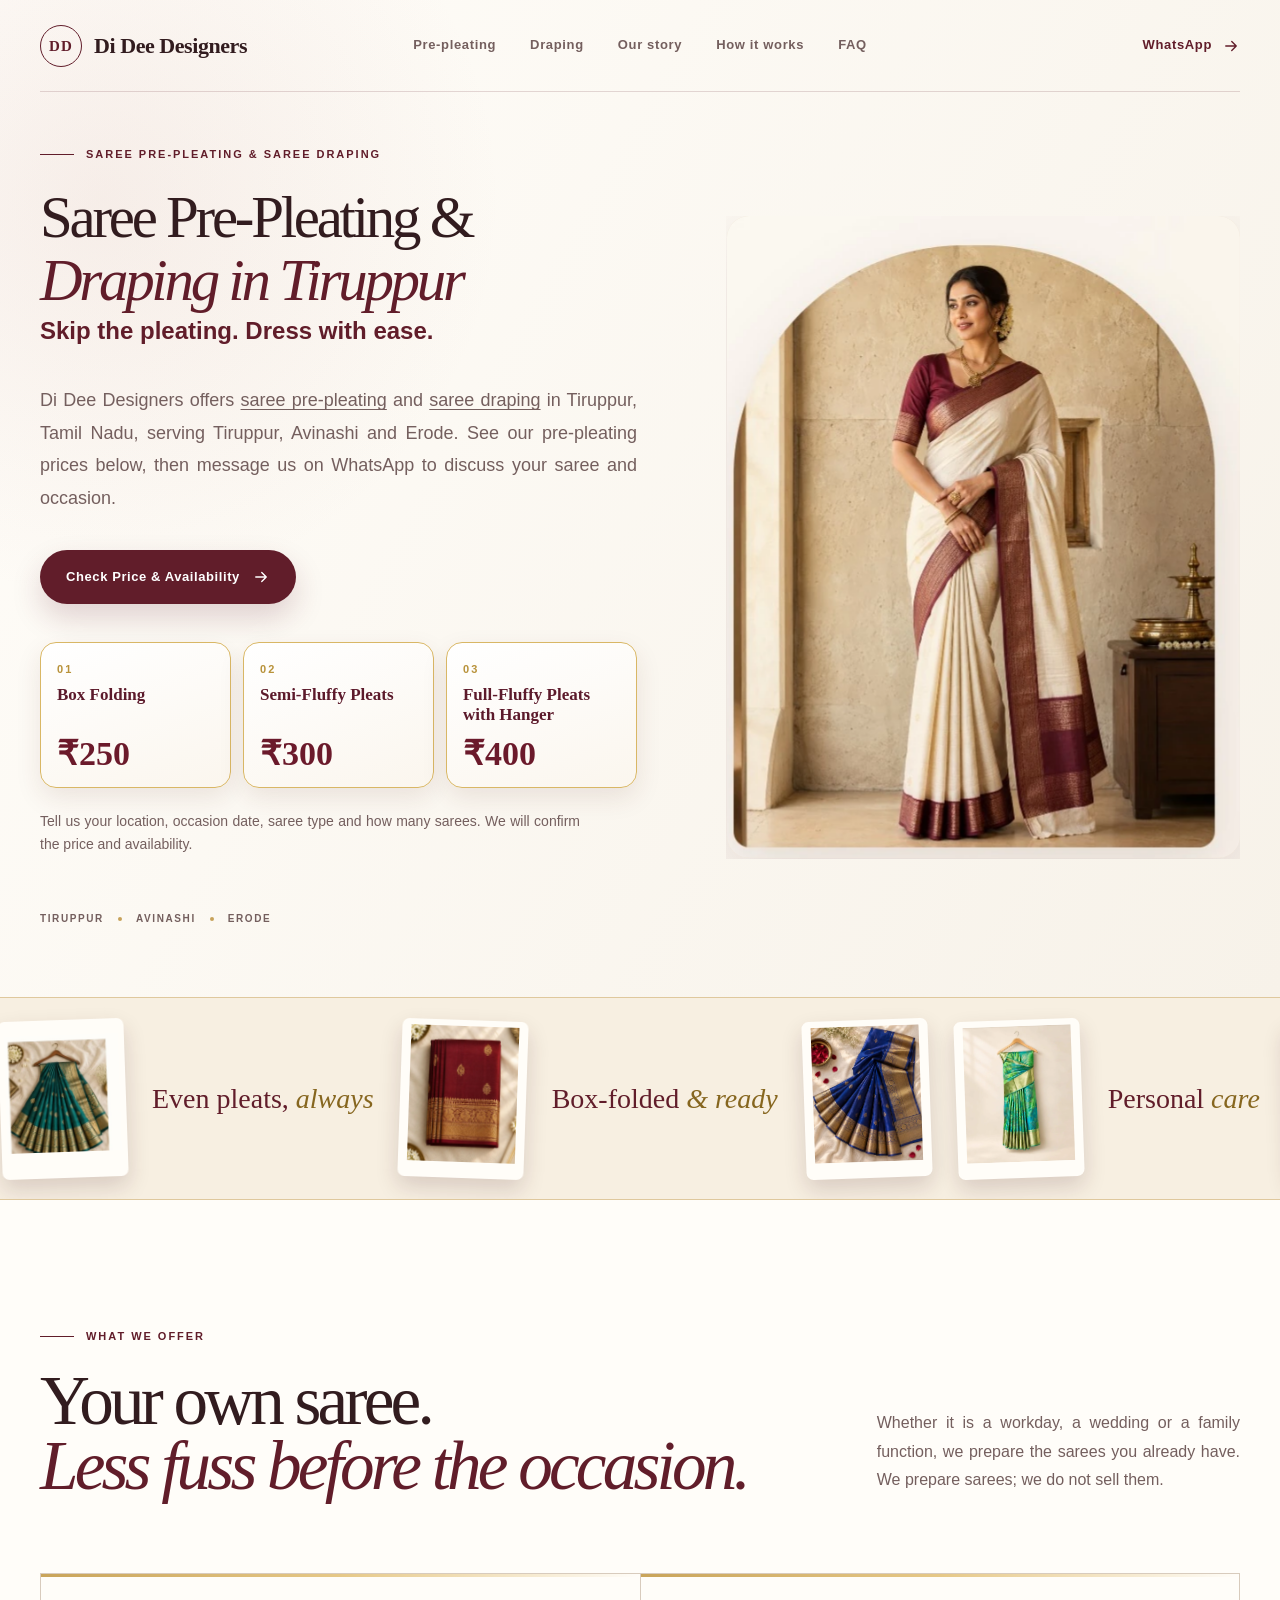
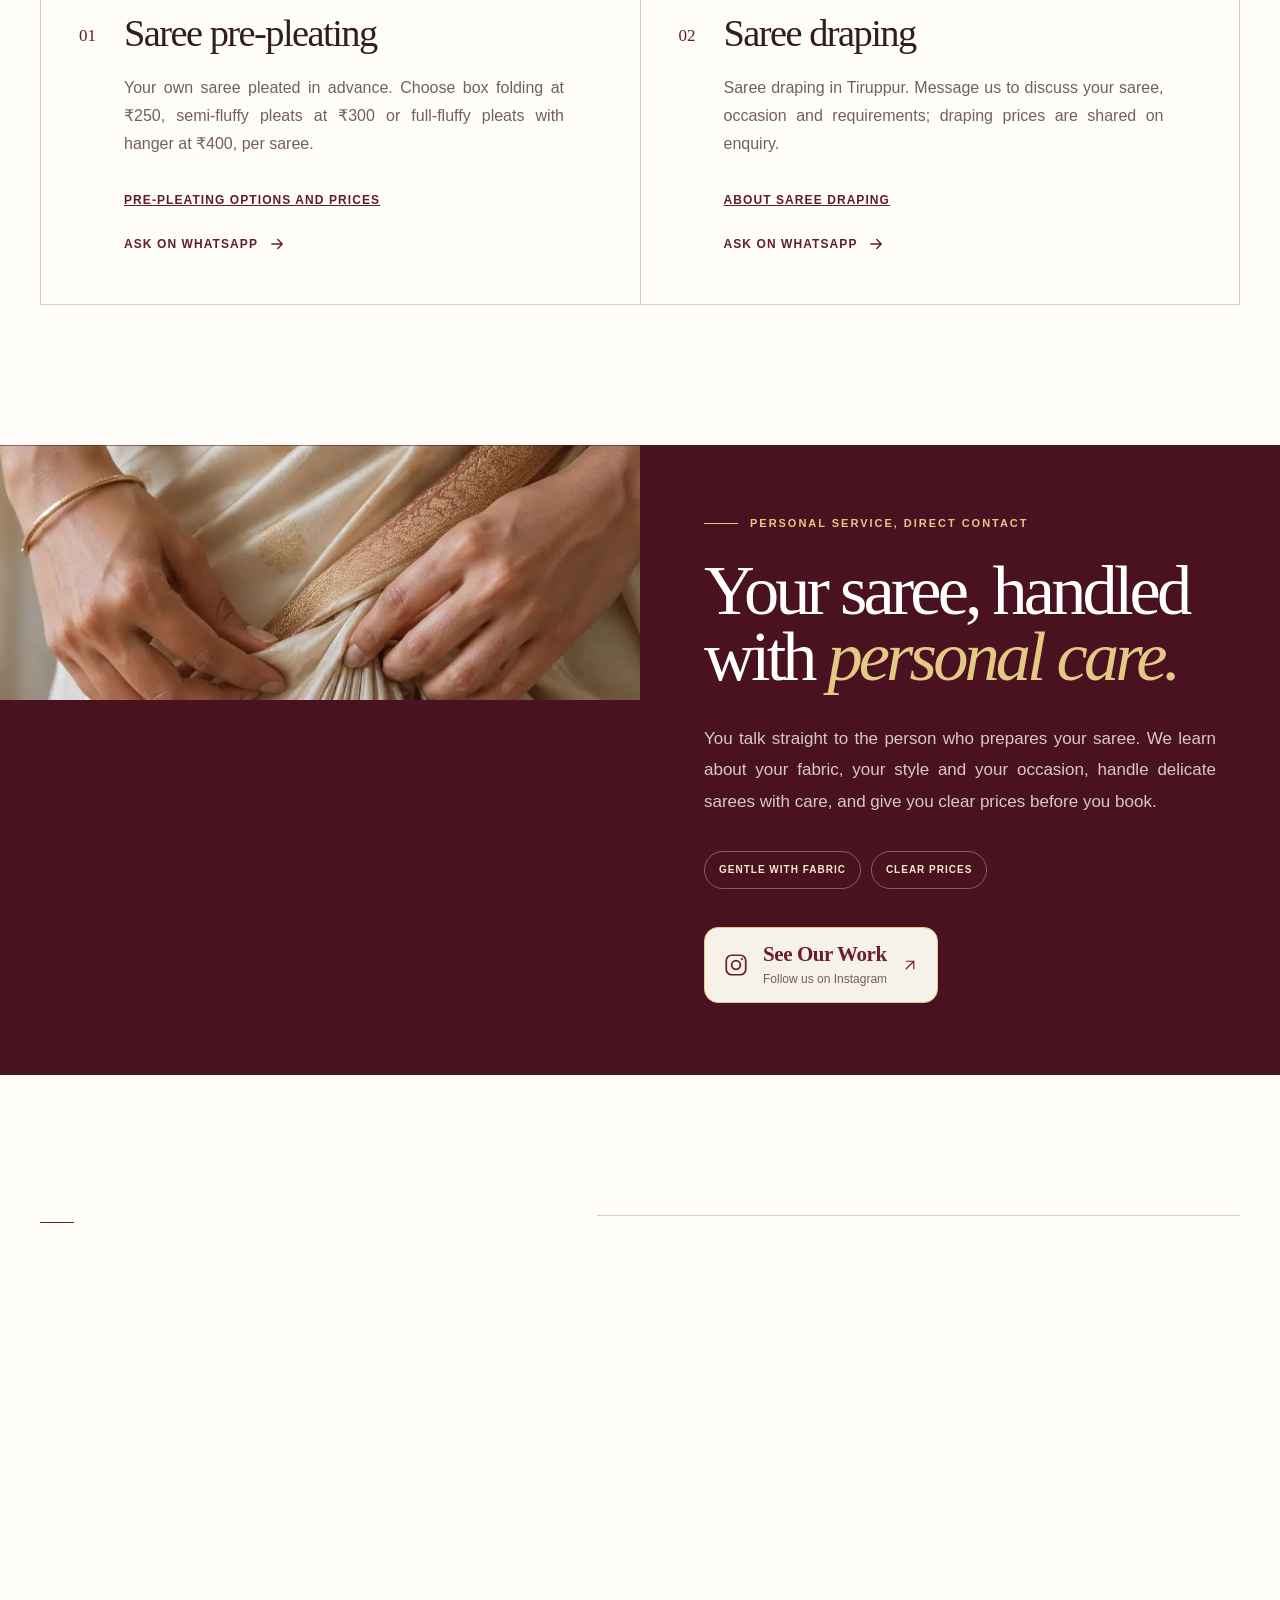
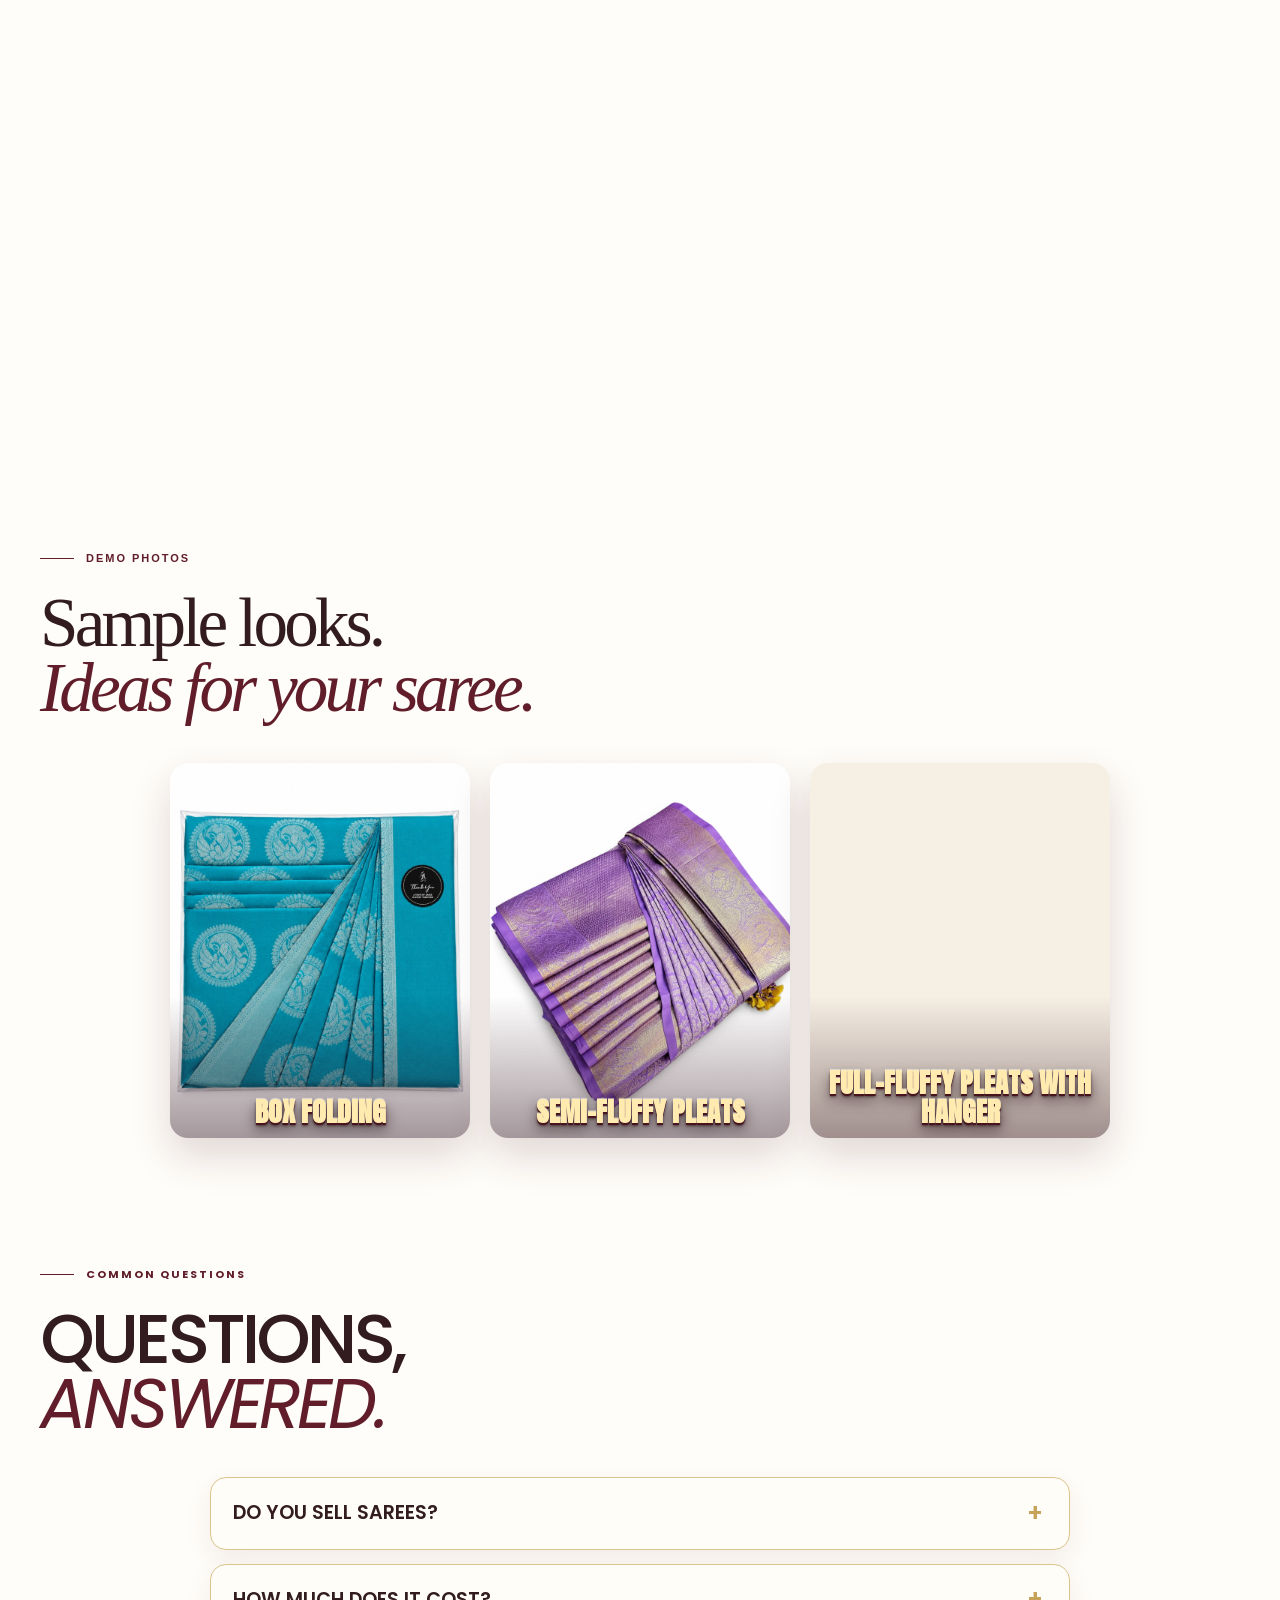
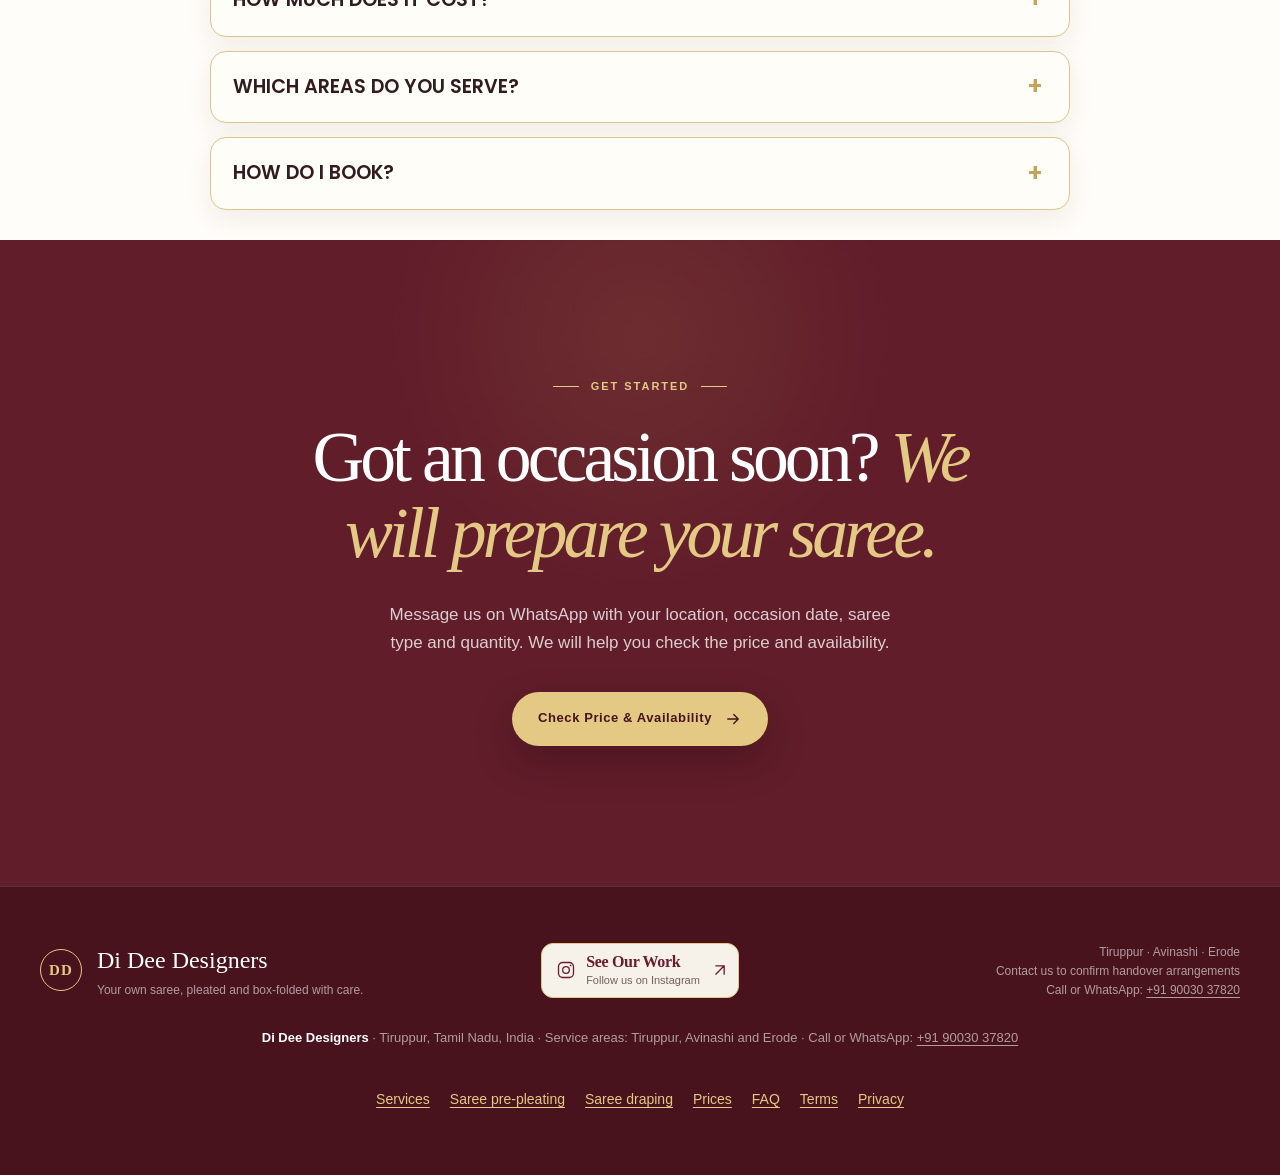
==== commit 456f145c: "Homepage: remove unverified pickup/delivery, express, bulk, appointment and silk/bridal claims Drops" ====
--- a/index.html
+++ b/index.html
@@ -671,7 +671,7 @@
 </head>
 <body>
 <div class="didee home">
-<div class="didee-site"><a class="skip-link" href="#main-content">Skip to main content</a><header class="site-header"><a class="brand" href="#top"><span class="brand-mark" aria-hidden="true">DD</span><span class="brand-name">Di Dee Designers</span></a><nav class="desktop-nav" aria-label="Main navigation"><a href="/saree-pre-pleating/">Pre-pleating</a><a href="/saree-draping/">Draping</a><a href="#about">Our story</a><a href="#process">How it works</a><a href="/faq">FAQ</a></nav><a class="header-cta" href="https://api.whatsapp.com/send/?phone=919003037820&amp;text=Hi%20Di%20Dee%20Designers%2C%20I&#x27;d%20like%20to%20check%20the%20price%20and%20availability%20for%20saree%20preparation%20for%20my%20own%20saree(s).%0ALocation%20%2F%20area%3A%20%0AOccasion%20date%3A%20%0ASaree%20type%20%2F%20fabric%3A%20%0AQuantity%3A%20%0APreparation%20needed%20by%3A%20%0APickup%20%2F%20delivery%20required%3A%20%0APlease%20confirm%20pricing%20and%20available%20preparation%20and%20delivery%20arrangements." target="_blank" rel="noreferrer" aria-label="Check price and availability on WhatsApp">WhatsApp <svg aria-hidden="true" viewbox="0 0 24 24" width="18" height="18" fill="none" stroke="currentColor" stroke-width="1.8" stroke-linecap="round" stroke-linejoin="round"><path d="M5 12h14M13 6l6 6-6 6"></path></svg></a></header><main id="main-content"><section class="hero" id="top"><div class="hero-copy"><p class="eyebrow"><span></span> Saree pre-pleating &amp; saree draping</p><h1>Saree Pre-Pleating &amp; <em>Draping in Tiruppur</em></h1><p class="hero-tagline">Skip the pleating. Dress with ease.</p><p class="hero-description">Di Dee Designers offers <a href="/saree-pre-pleating/">saree pre-pleating</a> and <a href="/saree-draping/">saree draping</a> in Tiruppur, Tamil Nadu, serving Tiruppur, Avinashi and Erode. See our pre-pleating prices below, then message us on WhatsApp to discuss your saree and occasion.</p><div class="hero-actions"><a class="button button-primary" href="https://api.whatsapp.com/send/?phone=919003037820&amp;text=Hi%20Di%20Dee%20Designers%2C%20I&#x27;d%20like%20to%20check%20the%20price%20and%20availability%20for%20saree%20preparation%20for%20my%20own%20saree(s).%0ALocation%20%2F%20area%3A%20%0AOccasion%20date%3A%20%0ASaree%20type%20%2F%20fabric%3A%20%0AQuantity%3A%20%0APreparation%20needed%20by%3A%20%0APickup%20%2F%20delivery%20required%3A%20%0APlease%20confirm%20pricing%20and%20available%20preparation%20and%20delivery%20arrangements." target="_blank" rel="noreferrer">Check Price &amp; Availability <svg aria-hidden="true" viewbox="0 0 24 24" width="18" height="18" fill="none" stroke="currentColor" stroke-width="1.8" stroke-linecap="round" stroke-linejoin="round"><path d="M5 12h14M13 6l6 6-6 6"></path></svg></a><div class="price-cards" aria-label="Pricing" id="prices"><div class="pc"><span class="pc-n">01</span><span class="pc-t">Box Folding</span><span class="pc-p">₹250</span></div><div class="pc"><span class="pc-n">02</span><span class="pc-t">Semi-Fluffy Pleats</span><span class="pc-p">₹300</span></div><div class="pc"><span class="pc-n">03</span><span class="pc-t">Full-Fluffy Pleats with Hanger</span><span class="pc-p">₹400</span></div></div><p>Tell us your location, occasion date, saree type and how many sarees. We will confirm the price and what preparation and delivery we can arrange.</p></div><div class="hero-location" aria-label="Service areas"><span>Tiruppur</span><i aria-hidden="true"></i><span>Avinashi</span><i aria-hidden="true"></i><span>Erode</span></div></div><div class="hero-visual"><div class="hero-frame"><img width="606" height="724" class="hs hs1" src="16-hero-new.webp" alt="Woman wearing a cream saree with a maroon border, standing in an arched stone doorway" loading="eager" decoding="async"></div></div></section><section class="stripv stripv-ribbon" aria-label="Our promise"><div class="rb-band"><div class="rb-track"><figure class="rb-ph"><img width="524" height="536" src="14-demo-green.webp" alt="" loading="lazy" decoding="async"></figure><span class="rb-w">Even pleats, <em>always</em></span><figure class="rb-ph"><img width="900" height="1124" src="17-look-a.webp" alt="" loading="lazy" decoding="async"></figure><span class="rb-w">Box-folded <em>&amp; ready</em></span><figure class="rb-ph"><img width="900" height="1124" src="18-look-b.webp" alt="" loading="lazy" decoding="async"></figure><span class="rb-w">On schedule, <em>doorstep</em></span><figure class="rb-ph"><img width="900" height="1130" src="20-own-1.webp" alt="" loading="lazy" decoding="async"></figure><span class="rb-w">Personal <em>care</em></span><figure class="rb-ph"><img width="900" height="1131" src="21-own-2.webp" alt="" loading="lazy" decoding="async"></figure><span class="rb-w">Gentle with <em>every weave</em></span><figure class="rb-ph"><img width="1200" height="960" src="15-detail.webp" alt="" loading="lazy" decoding="async"></figure><span class="rb-w">Clear <em>prices</em></span><span class="rb-w">Appointments that <em>suit you</em></span><figure class="rb-ph" aria-hidden="true"><img width="524" height="536" src="14-demo-green.webp" alt="" loading="lazy" decoding="async"></figure><span class="rb-w">Even pleats, <em>always</em></span><figure class="rb-ph" aria-hidden="true"><img width="900" height="1124" src="17-look-a.webp" alt="" loading="lazy" decoding="async"></figure><span class="rb-w">Box-folded <em>&amp; ready</em></span><figure class="rb-ph" aria-hidden="true"><img width="900" height="1124" src="18-look-b.webp" alt="" loading="lazy" decoding="async"></figure><span class="rb-w">On schedule, <em>doorstep</em></span><figure class="rb-ph" aria-hidden="true"><img width="900" height="1130" src="20-own-1.webp" alt="" loading="lazy" decoding="async"></figure><span class="rb-w">Personal <em>care</em></span><figure class="rb-ph" aria-hidden="true"><img width="900" height="1131" src="21-own-2.webp" alt="" loading="lazy" decoding="async"></figure><span class="rb-w">Gentle with <em>every weave</em></span><figure class="rb-ph" aria-hidden="true"><img width="1200" height="960" src="15-detail.webp" alt="" loading="lazy" decoding="async"></figure><span class="rb-w">Clear <em>prices</em></span><span class="rb-w">Appointments that <em>suit you</em></span></div></div></section><section class="services section-shell" id="services"><div class="section-heading"><div><p class="eyebrow"><span></span> What we offer</p><h2>Your own saree.<br><em>Less fuss before the occasion.</em></h2></div><p>Whether it is a workday, a wedding or a family function, we prepare the sarees you already have. We prepare sarees; we do not sell them.</p></div><div class="service-grid core-grid"><article class="service-card"><span class="service-number">01</span><div><h3>Saree pre-pleating</h3><p>Your own saree pleated in advance. Choose box folding at ₹250, semi-fluffy pleats at ₹300 or full-fluffy pleats with hanger at ₹400, per saree.</p><p><a href="/saree-pre-pleating/" style="text-decoration:underline">Pre-pleating options and prices</a></p></div><a href="https://api.whatsapp.com/send/?phone=919003037820&amp;text=Hi%20Di%20Dee%20Designers%2C%20I%27d%20like%20to%20enquire%20about%20saree%20pre-pleating.%0ALocation%20%2F%20area%3A%20%0AOccasion%20date%3A%20%0ASaree%20type%20%2F%20fabric%3A%20%0AQuantity%3A%20%0APleat%20style%3A%20" target="_blank" rel="noreferrer" aria-label="Enquire about saree pre-pleating on WhatsApp">Ask on WhatsApp <svg aria-hidden="true" viewbox="0 0 24 24" width="18" height="18" fill="none" stroke="currentColor" stroke-width="1.8" stroke-linecap="round" stroke-linejoin="round"><path d="M5 12h14M13 6l6 6-6 6"></path></svg></a></article><article class="service-card"><span class="service-number">02</span><div><h3>Saree draping</h3><p>Saree draping in Tiruppur. Message us to discuss your saree, occasion and requirements; draping prices are shared on enquiry.</p><p><a href="/saree-draping/" style="text-decoration:underline">About saree draping</a></p></div><a href="https://api.whatsapp.com/send/?phone=919003037820&amp;text=Hi%20Di%20Dee%20Designers%2C%20I%27d%20like%20to%20enquire%20about%20saree%20draping.%0ALocation%20%2F%20area%3A%20%0AOccasion%20and%20date%3A%20%0ASaree%20type%20%2F%20fabric%3A%20%0AAny%20style%20preference%3A%20" target="_blank" rel="noreferrer" aria-label="Enquire about saree draping on WhatsApp">Ask on WhatsApp <svg aria-hidden="true" viewbox="0 0 24 24" width="18" height="18" fill="none" stroke="currentColor" stroke-width="1.8" stroke-linecap="round" stroke-linejoin="round"><path d="M5 12h14M13 6l6 6-6 6"></path></svg></a></article></div><div class="service-grid" style="border-top:0"><article class="service-card"><span class="service-number">03</span><div><h3>Pleating &amp; box folds</h3><p>No more fixing uneven pleats by hand. We pleat and box-fold your own saree so dressing is quicker and simpler.</p></div><a href="https://api.whatsapp.com/send/?phone=919003037820&amp;text=Hi%20Di%20Dee%20Designers%2C%20I&#x27;d%20like%20to%20check%20the%20price%20and%20availability%20for%20Pre-pleating%20%26%20box%20folding%20for%20my%20own%20saree(s).%0ALocation%20%2F%20area%3A%20%0AOccasion%20date%3A%20%0ASaree%20type%20%2F%20fabric%3A%20%0AQuantity%3A%20%0APreparation%20needed%20by%3A%20%0APickup%20%2F%20delivery%20required%3A%20%0APlease%20confirm%20pricing%20and%20available%20preparation%20and%20delivery%20arrangements." target="_blank" rel="noreferrer" aria-label="Enquire about Pleating &amp; box folds on WhatsApp">Ask on WhatsApp <svg aria-hidden="true" viewbox="0 0 24 24" width="18" height="18" fill="none" stroke="currentColor" stroke-width="1.8" stroke-linecap="round" stroke-linejoin="round"><path d="M5 12h14M13 6l6 6-6 6"></path></svg></a></article><article class="service-card"><span class="service-number">04</span><div><h3>Silk &amp; bridal sarees</h3><p>Premium silk, bridal and wedding sarees get personal attention. We handle heavy and delicate fabrics with care so you can get ready for your occasion calmly.</p></div><a href="https://api.whatsapp.com/send/?phone=919003037820&amp;text=Hi%20Di%20Dee%20Designers%2C%20I&#x27;d%20like%20to%20check%20the%20price%20and%20availability%20for%20Silk%20%26%20bridal%20saree%20care%20for%20my%20own%20saree(s).%0ALocation%20%2F%20area%3A%20%0AOccasion%20date%3A%20%0ASaree%20type%20%2F%20fabric%3A%20%0AQuantity%3A%20%0APreparation%20needed%20by%3A%20%0APickup%20%2F%20delivery%20required%3A%20%0APlease%20confirm%20pricing%20and%20available%20preparation%20and%20delivery%20arrangements." target="_blank" rel="noreferrer" aria-label="Enquire about Silk &amp; bridal sarees on WhatsApp">Ask on WhatsApp <svg aria-hidden="true" viewbox="0 0 24 24" width="18" height="18" fill="none" stroke="currentColor" stroke-width="1.8" stroke-linecap="round" stroke-linejoin="round"><path d="M5 12h14M13 6l6 6-6 6"></path></svg></a></article><article class="service-card"><span class="service-number">05</span><div><h3>Pleating to your style</h3><p>New to sarees, or have a look in mind? Share what you like and we will talk through pleating and styling that suit your saree and occasion.</p></div><a href="https://api.whatsapp.com/send/?phone=919003037820&amp;text=Hi%20Di%20Dee%20Designers%2C%20I&#x27;d%20like%20to%20check%20the%20price%20and%20availability%20for%20Custom%20pleating%20%26%20styling%20for%20my%20own%20saree(s).%0ALocation%20%2F%20area%3A%20%0AOccasion%20date%3A%20%0ASaree%20type%20%2F%20fabric%3A%20%0AQuantity%3A%20%0APreparation%20needed%20by%3A%20%0APickup%20%2F%20delivery%20required%3A%20%0APlease%20confirm%20pricing%20and%20available%20preparation%20and%20delivery%20arrangements." target="_blank" rel="noreferrer" aria-label="Enquire about Pleating to your style on WhatsApp">Ask on WhatsApp <svg aria-hidden="true" viewbox="0 0 24 24" width="18" height="18" fill="none" stroke="currentColor" stroke-width="1.8" stroke-linecap="round" stroke-linejoin="round"><path d="M5 12h14M13 6l6 6-6 6"></path></svg></a></article><article class="service-card"><span class="service-number">06</span><div><h3>Pickup &amp; delivery on schedule</h3><p>Handing over your saree is simple. Ask about scheduled pickup and doorstep delivery on our routes in Tiruppur, Avinashi and Erode. What we can do depends on your area and date.</p></div><a href="https://api.whatsapp.com/send/?phone=919003037820&amp;text=Hi%20Di%20Dee%20Designers%2C%20I&#x27;d%20like%20to%20check%20the%20price%20and%20availability%20for%20Scheduled%20pickup%20%26%20delivery%20for%20my%20own%20saree(s).%0ALocation%20%2F%20area%3A%20%0AOccasion%20date%3A%20%0ASaree%20type%20%2F%20fabric%3A%20%0AQuantity%3A%20%0APreparation%20needed%20by%3A%20%0APickup%20%2F%20delivery%20required%3A%20%0APlease%20confirm%20pricing%20and%20available%20preparation%20and%20delivery%20arrangements." target="_blank" rel="noreferrer" aria-label="Enquire about Scheduled pickup &amp; delivery on WhatsApp">Ask on WhatsApp <svg aria-hidden="true" viewbox="0 0 24 24" width="18" height="18" fill="none" stroke="currentColor" stroke-width="1.8" stroke-linecap="round" stroke-linejoin="round"><path d="M5 12h14M13 6l6 6-6 6"></path></svg></a></article><article class="service-card"><span class="service-number">07</span><div><h3>Family &amp; bulk orders</h3><p>Bring several sarees together for a family function or wedding. We also have packages for makeup artists, parlours, saree shops and boutiques. Send the quantity and dates and we will quote.</p></div><a href="https://api.whatsapp.com/send/?phone=919003037820&amp;text=Hi%20Di%20Dee%20Designers%2C%20I&#x27;d%20like%20to%20check%20the%20price%20and%20availability%20for%20Family%20%26%20bulk%20preparation%20for%20my%20own%20saree(s).%0ALocation%20%2F%20area%3A%20%0AOccasion%20date%3A%20%0ASaree%20type%20%2F%20fabric%3A%20%0AQuantity%3A%20%0APreparation%20needed%20by%3A%20%0APickup%20%2F%20delivery%20required%3A%20%0APlease%20confirm%20pricing%20and%20available%20preparation%20and%20delivery%20arrangements." target="_blank" rel="noreferrer" aria-label="Enquire about Family &amp; bulk orders on WhatsApp">Ask on WhatsApp <svg aria-hidden="true" viewbox="0 0 24 24" width="18" height="18" fill="none" stroke="currentColor" stroke-width="1.8" stroke-linecap="round" stroke-linejoin="round"><path d="M5 12h14M13 6l6 6-6 6"></path></svg></a></article><article class="service-card"><span class="service-number">08</span><div><h3>Express preparation</h3><p>Need your saree sooner? Tell us the date and time you need it. Express preparation depends on availability, and we will confirm what is possible before you book. Delivery follows scheduled routes.</p></div><a href="https://api.whatsapp.com/send/?phone=919003037820&amp;text=Hi%20Di%20Dee%20Designers%2C%20I&#x27;d%20like%20to%20check%20the%20price%20and%20availability%20for%20Express%20preparation%20for%20my%20own%20saree(s).%0ALocation%20%2F%20area%3A%20%0AOccasion%20date%3A%20%0ASaree%20type%20%2F%20fabric%3A%20%0AQuantity%3A%20%0APreparation%20needed%20by%3A%20%0APickup%20%2F%20delivery%20required%3A%20%0APlease%20confirm%20pricing%20and%20available%20preparation%20and%20delivery%20arrangements." target="_blank" rel="noreferrer" aria-label="Enquire about Express preparation on WhatsApp">Ask on WhatsApp <svg aria-hidden="true" viewbox="0 0 24 24" width="18" height="18" fill="none" stroke="currentColor" stroke-width="1.8" stroke-linecap="round" stroke-linejoin="round"><path d="M5 12h14M13 6l6 6-6 6"></path></svg></a></article></div></section><section class="about" id="about"><div class="about-image-wrap"><img width="1200" height="960" src="15-detail.webp" alt="Close-up of carefully arranged box pleats on an ivory silk saree" decoding="async" sizes="(max-width: 900px) 100vw, 50vw" class="detail-image" style="display:block;width:100%;height:100%;object-fit:contain"></div><div class="about-copy"><p class="eyebrow light"><span></span> Personal service, direct contact</p><h2>Your saree, handled with <em>personal care.</em></h2><p class="about-intro">You talk straight to the person who prepares your saree. We learn about your fabric, your style and your occasion, handle delicate sarees with care, and give you clear prices before you book.</p><p class="about-logistics">Ask about appointments that suit you and scheduled pickup and delivery in Tiruppur, Avinashi and Erode. Express preparation depends on availability.</p><div class="highlights"><span>Gentle with fabric</span><span>Clear prices</span><span>Appointments that suit you</span></div><a class="instagram-cta" href="https://www.instagram.com/dideedesignerstirupur/" target="_blank" rel="noopener noreferrer" aria-label="See Our Work — Follow us on Instagram (opens in a new tab)"><svg class="instagram-cta-icon" aria-hidden="true" viewbox="0 0 24 24" width="26" height="26" fill="none" stroke="currentColor" stroke-width="1.6" stroke-linecap="round" stroke-linejoin="round"><rect x="3" y="3" width="18" height="18" rx="5"></rect><circle cx="12" cy="12" r="4"></circle><circle cx="17.5" cy="6.5" r="1" fill="currentColor" stroke="none"></circle></svg><span class="instagram-cta-copy"><span class="instagram-cta-title">See Our Work</span><span class="instagram-cta-subtitle">Follow us on Instagram</span></span><svg class="instagram-cta-arrow" aria-hidden="true" viewbox="0 0 24 24" width="18" height="18" fill="none" stroke="currentColor" stroke-width="1.6" stroke-linecap="round" stroke-linejoin="round"><path d="M7 17 17 7M7 7h10v10"></path></svg></a></div></section><section class="process section-shell" id="process"><div class="process-heading"><p class="eyebrow"><span></span> Easy steps</p><h2>A few easy steps.<br><em>A smoother start.</em></h2><div class="steps-visual"><img width="900" height="1124" src="19-look-c.webp" alt="Teal and gold silk saree with neatly arranged pleats on a wooden hanger" decoding="async" loading="lazy"></div></div><ol class="process-list"><li><span>01</span><div><h3>Message us</h3><p>Send your location, occasion date, saree type and quantity on WhatsApp, plus the style you like and when you need the saree.</p></div><i aria-hidden="true"></i></li><li><span>02</span><div><h3>Get the price</h3><p>We confirm the price, whether we can prepare it, and the pickup or delivery options for your area. Ask us anything before you book.</p></div><i aria-hidden="true"></i></li><li><span>03</span><div><h3>Hand over your saree</h3><p>When the details are settled, drop off your own saree or set up a scheduled pickup.</p></div><i aria-hidden="true"></i></li><li><span>04</span><div><h3>Get it back, ready</h3><p>Collect your pre-pleated, box-folded saree, or get it through the delivery arrangement we agreed.</p></div></li></ol></section><section class="demo-strip section-shell" id="demos"><div class="section-heading"><div><p class="eyebrow"><span></span> Demo photos</p><h2>Sample looks.<br><em>Ideas for your saree.</em></h2></div></div><div class="ds-wrap"><div class="ds-track"><figure class="ds-card"><img width="1600" height="2000" src="23-tier-pressed.webp" alt="Demo photo: saree front pleats pressed perfectly flat with crisp sharp creases, lying flat" loading="lazy" decoding="async"><figcaption class="ds-cap" data-text="Box Folding">Box Folding</figcaption></figure><figure class="ds-card"><img width="1600" height="2000" src="27-tier-semifluffy.webp" alt="Demo photo: saree front pleats arranged as soft rounded pleats with moderate natural volume" loading="lazy" decoding="async"><figcaption class="ds-cap" data-text="Semi-Fluffy Pleats">Semi-Fluffy Pleats</figcaption></figure><figure class="ds-card"><img width="1600" height="2000" src="22-tier-fullfluffy.webp" alt="Demo photo: a fully pleated silk saree with very full voluminous fluffy pleats hanging on a wooden hanger" loading="lazy" decoding="async"><figcaption class="ds-cap" data-text="Full-Fluffy Pleats with Hanger">Full-Fluffy Pleats with Hanger</figcaption></figure></div></div></section><section class="faq section-shell" id="faq"><div class="section-heading"><div><p class="eyebrow"><span></span> Common questions</p><h2>Questions,<br><em>answered.</em></h2></div></div><div class="faq-list"><details class="faq-item"><summary>Do you sell sarees?</summary><p>No. We prepare the sarees you already own. Whether it is a workday, a wedding or a family function, we pleat and box-fold your own sarees; we do not sell them.</p></details><details class="faq-item"><summary>How much does it cost?</summary><p>Box Folding is ₹250, Semi-Fluffy Pleats are ₹300 and Full-Fluffy Pleats with Hanger are ₹400. Tell us your saree type and quantity on WhatsApp and we will confirm the price before you book.</p></details><details class="faq-item"><summary>Which areas do you serve?</summary><p>We work across Tiruppur, Avinashi and Erode. Scheduled pickup and doorstep delivery depend on your area and date, so share your location when you message us.</p></details><details class="faq-item"><summary>How do I book?</summary><p>Message us on WhatsApp with your location, occasion date, saree type and quantity, plus the style you like and when you need the saree. We confirm the price and arrangements before you book.</p></details><details class="faq-item"><summary>Can you handle silk or bridal sarees?</summary><p>Yes. Premium silk, bridal and wedding sarees get personal attention, and we handle heavy and delicate fabrics with care.</p></details><details class="faq-item"><summary>What if I need my saree urgently?</summary><p>Tell us the date and time you need it. Express preparation depends on availability, and we will confirm what is possible before you book.</p></details><details class="faq-item"><summary>Do you offer pickup and delivery?</summary><p>Yes. You can drop off your saree or set up a scheduled pickup, and we offer doorstep delivery on our routes in Tiruppur, Avinashi and Erode. What we can do depends on your area and date.</p></details><details class="faq-item"><summary>Do you take family or bulk orders?</summary><p>Yes. Bring several sarees together for a family function or wedding. We also have packages for makeup artists, parlours, saree shops and boutiques. Send the quantity and dates and we will quote.</p></details></div></section><section class="final-cta"><p class="eyebrow light centered"><span></span> Get started <span></span></p><h2>Got an occasion soon? <em>We will prepare your saree.</em></h2><p>Message us on WhatsApp with your location, occasion date, saree type and quantity. We will help you check the price, preparation availability and scheduled pickup or delivery options.</p><a class="button button-gold" href="https://api.whatsapp.com/send/?phone=919003037820&amp;text=Hi%20Di%20Dee%20Designers%2C%20I&#x27;d%20like%20to%20check%20the%20price%20and%20availability%20for%20saree%20preparation%20for%20my%20own%20saree(s).%0ALocation%20%2F%20area%3A%20%0AOccasion%20date%3A%20%0ASaree%20type%20%2F%20fabric%3A%20%0AQuantity%3A%20%0APreparation%20needed%20by%3A%20%0APickup%20%2F%20delivery%20required%3A%20%0APlease%20confirm%20pricing%20and%20available%20preparation%20and%20delivery%20arrangements." target="_blank" rel="noreferrer">Check Price &amp; Availability <svg aria-hidden="true" viewbox="0 0 24 24" width="18" height="18" fill="none" stroke="currentColor" stroke-width="1.8" stroke-linecap="round" stroke-linejoin="round"><path d="M5 12h14M13 6l6 6-6 6"></path></svg></a><p class="cta-note">Express preparation depends on availability. Delivery follows scheduled routes.</p></section></main><footer><div class="footer-brand"><span class="brand-mark footer-mark">DD</span><div><strong>Di Dee Designers</strong><p>Your own saree, pleated and box-folded with care.</p></div></div><a class="instagram-cta" href="https://www.instagram.com/dideedesignerstirupur/" target="_blank" rel="noopener noreferrer" aria-label="See Our Work — Follow us on Instagram (opens in a new tab)"><svg class="instagram-cta-icon" aria-hidden="true" viewbox="0 0 24 24" width="26" height="26" fill="none" stroke="currentColor" stroke-width="1.6" stroke-linecap="round" stroke-linejoin="round"><rect x="3" y="3" width="18" height="18" rx="5"></rect><circle cx="12" cy="12" r="4"></circle><circle cx="17.5" cy="6.5" r="1" fill="currentColor" stroke="none"></circle></svg><span class="instagram-cta-copy"><span class="instagram-cta-title">See Our Work</span><span class="instagram-cta-subtitle">Follow us on Instagram</span></span><svg class="instagram-cta-arrow" aria-hidden="true" viewbox="0 0 24 24" width="18" height="18" fill="none" stroke="currentColor" stroke-width="1.6" stroke-linecap="round" stroke-linejoin="round"><path d="M7 17 17 7M7 7h10v10"></path></svg></a><p class="footer-areas">Tiruppur · Avinashi · Erode<br>Contact us to confirm handover arrangements<br>Call or WhatsApp: <a class="footer-phone" href="tel:+919003037820" style="color:inherit;text-decoration:underline;text-underline-offset:3px">+91 90030 37820</a></p><p class="footer-line"><strong>Di Dee Designers</strong> · Tiruppur, Tamil Nadu, India · Service areas: Tiruppur, Avinashi and Erode · Call or WhatsApp: <a class="footer-phone" href="tel:+919003037820" style="color:inherit;text-decoration:underline;text-underline-offset:3px">+91 90030 37820</a></p><p class="footer-links"><a href="#services">Services</a><a href="/saree-pre-pleating/">Saree pre-pleating</a><a href="/saree-draping/">Saree draping</a><a href="#prices">Prices</a><a href="/faq">FAQ</a><a href="/terms">Terms</a><a href="/privacy">Privacy</a></p></footer></div>
+<div class="didee-site"><a class="skip-link" href="#main-content">Skip to main content</a><header class="site-header"><a class="brand" href="#top"><span class="brand-mark" aria-hidden="true">DD</span><span class="brand-name">Di Dee Designers</span></a><nav class="desktop-nav" aria-label="Main navigation"><a href="/saree-pre-pleating/">Pre-pleating</a><a href="/saree-draping/">Draping</a><a href="#about">Our story</a><a href="#process">How it works</a><a href="/faq">FAQ</a></nav><a class="header-cta" href="https://api.whatsapp.com/send/?phone=919003037820&amp;text=Hi%20Di%20Dee%20Designers%2C%20I&#x27;d%20like%20to%20check%20the%20price%20and%20availability%20for%20saree%20preparation%20for%20my%20own%20saree(s).%0ALocation%20%2F%20area%3A%20%0AOccasion%20date%3A%20%0ASaree%20type%20%2F%20fabric%3A%20%0AQuantity%3A%20%0APreparation%20needed%20by%3A%20%0APlease%20confirm%20pricing%20and%20availability." target="_blank" rel="noreferrer" aria-label="Check price and availability on WhatsApp">WhatsApp <svg aria-hidden="true" viewbox="0 0 24 24" width="18" height="18" fill="none" stroke="currentColor" stroke-width="1.8" stroke-linecap="round" stroke-linejoin="round"><path d="M5 12h14M13 6l6 6-6 6"></path></svg></a></header><main id="main-content"><section class="hero" id="top"><div class="hero-copy"><p class="eyebrow"><span></span> Saree pre-pleating &amp; saree draping</p><h1>Saree Pre-Pleating &amp; <em>Draping in Tiruppur</em></h1><p class="hero-tagline">Skip the pleating. Dress with ease.</p><p class="hero-description">Di Dee Designers offers <a href="/saree-pre-pleating/">saree pre-pleating</a> and <a href="/saree-draping/">saree draping</a> in Tiruppur, Tamil Nadu, serving Tiruppur, Avinashi and Erode. See our pre-pleating prices below, then message us on WhatsApp to discuss your saree and occasion.</p><div class="hero-actions"><a class="button button-primary" href="https://api.whatsapp.com/send/?phone=919003037820&amp;text=Hi%20Di%20Dee%20Designers%2C%20I&#x27;d%20like%20to%20check%20the%20price%20and%20availability%20for%20saree%20preparation%20for%20my%20own%20saree(s).%0ALocation%20%2F%20area%3A%20%0AOccasion%20date%3A%20%0ASaree%20type%20%2F%20fabric%3A%20%0AQuantity%3A%20%0APreparation%20needed%20by%3A%20%0APlease%20confirm%20pricing%20and%20availability." target="_blank" rel="noreferrer">Check Price &amp; Availability <svg aria-hidden="true" viewbox="0 0 24 24" width="18" height="18" fill="none" stroke="currentColor" stroke-width="1.8" stroke-linecap="round" stroke-linejoin="round"><path d="M5 12h14M13 6l6 6-6 6"></path></svg></a><div class="price-cards" aria-label="Pricing" id="prices"><div class="pc"><span class="pc-n">01</span><span class="pc-t">Box Folding</span><span class="pc-p">₹250</span></div><div class="pc"><span class="pc-n">02</span><span class="pc-t">Semi-Fluffy Pleats</span><span class="pc-p">₹300</span></div><div class="pc"><span class="pc-n">03</span><span class="pc-t">Full-Fluffy Pleats with Hanger</span><span class="pc-p">₹400</span></div></div><p>Tell us your location, occasion date, saree type and how many sarees. We will confirm the price and availability.</p></div><div class="hero-location" aria-label="Service areas"><span>Tiruppur</span><i aria-hidden="true"></i><span>Avinashi</span><i aria-hidden="true"></i><span>Erode</span></div></div><div class="hero-visual"><div class="hero-frame"><img width="606" height="724" class="hs hs1" src="16-hero-new.webp" alt="Woman wearing a cream saree with a maroon border, standing in an arched stone doorway" loading="eager" decoding="async"></div></div></section><section class="stripv stripv-ribbon" aria-label="Our promise"><div class="rb-band"><div class="rb-track"><figure class="rb-ph"><img width="524" height="536" src="14-demo-green.webp" alt="" loading="lazy" decoding="async"></figure><span class="rb-w">Even pleats, <em>always</em></span><figure class="rb-ph"><img width="900" height="1124" src="17-look-a.webp" alt="" loading="lazy" decoding="async"></figure><span class="rb-w">Box-folded <em>&amp; ready</em></span><figure class="rb-ph"><img width="900" height="1124" src="18-look-b.webp" alt="" loading="lazy" decoding="async"></figure><figure class="rb-ph"><img width="900" height="1130" src="20-own-1.webp" alt="" loading="lazy" decoding="async"></figure><span class="rb-w">Personal <em>care</em></span><figure class="rb-ph"><img width="900" height="1131" src="21-own-2.webp" alt="" loading="lazy" decoding="async"></figure><span class="rb-w">Gentle with <em>every weave</em></span><figure class="rb-ph"><img width="1200" height="960" src="15-detail.webp" alt="" loading="lazy" decoding="async"></figure><span class="rb-w">Clear <em>prices</em></span><figure class="rb-ph" aria-hidden="true"><img width="524" height="536" src="14-demo-green.webp" alt="" loading="lazy" decoding="async"></figure><span class="rb-w">Even pleats, <em>always</em></span><figure class="rb-ph" aria-hidden="true"><img width="900" height="1124" src="17-look-a.webp" alt="" loading="lazy" decoding="async"></figure><span class="rb-w">Box-folded <em>&amp; ready</em></span><figure class="rb-ph" aria-hidden="true"><img width="900" height="1124" src="18-look-b.webp" alt="" loading="lazy" decoding="async"></figure><figure class="rb-ph" aria-hidden="true"><img width="900" height="1130" src="20-own-1.webp" alt="" loading="lazy" decoding="async"></figure><span class="rb-w">Personal <em>care</em></span><figure class="rb-ph" aria-hidden="true"><img width="900" height="1131" src="21-own-2.webp" alt="" loading="lazy" decoding="async"></figure><span class="rb-w">Gentle with <em>every weave</em></span><figure class="rb-ph" aria-hidden="true"><img width="1200" height="960" src="15-detail.webp" alt="" loading="lazy" decoding="async"></figure><span class="rb-w">Clear <em>prices</em></span></div></div></section><section class="services section-shell" id="services"><div class="section-heading"><div><p class="eyebrow"><span></span> What we offer</p><h2>Your own saree.<br><em>Less fuss before the occasion.</em></h2></div><p>Whether it is a workday, a wedding or a family function, we prepare the sarees you already have. We prepare sarees; we do not sell them.</p></div><div class="service-grid core-grid"><article class="service-card"><span class="service-number">01</span><div><h3>Saree pre-pleating</h3><p>Your own saree pleated in advance. Choose box folding at ₹250, semi-fluffy pleats at ₹300 or full-fluffy pleats with hanger at ₹400, per saree.</p><p><a href="/saree-pre-pleating/" style="text-decoration:underline">Pre-pleating options and prices</a></p></div><a href="https://api.whatsapp.com/send/?phone=919003037820&amp;text=Hi%20Di%20Dee%20Designers%2C%20I%27d%20like%20to%20enquire%20about%20saree%20pre-pleating.%0ALocation%20%2F%20area%3A%20%0AOccasion%20date%3A%20%0ASaree%20type%20%2F%20fabric%3A%20%0AQuantity%3A%20%0APleat%20style%3A%20" target="_blank" rel="noreferrer" aria-label="Enquire about saree pre-pleating on WhatsApp">Ask on WhatsApp <svg aria-hidden="true" viewbox="0 0 24 24" width="18" height="18" fill="none" stroke="currentColor" stroke-width="1.8" stroke-linecap="round" stroke-linejoin="round"><path d="M5 12h14M13 6l6 6-6 6"></path></svg></a></article><article class="service-card"><span class="service-number">02</span><div><h3>Saree draping</h3><p>Saree draping in Tiruppur. Message us to discuss your saree, occasion and requirements; draping prices are shared on enquiry.</p><p><a href="/saree-draping/" style="text-decoration:underline">About saree draping</a></p></div><a href="https://api.whatsapp.com/send/?phone=919003037820&amp;text=Hi%20Di%20Dee%20Designers%2C%20I%27d%20like%20to%20enquire%20about%20saree%20draping.%0ALocation%20%2F%20area%3A%20%0AOccasion%20and%20date%3A%20%0ASaree%20type%20%2F%20fabric%3A%20%0AAny%20style%20preference%3A%20" target="_blank" rel="noreferrer" aria-label="Enquire about saree draping on WhatsApp">Ask on WhatsApp <svg aria-hidden="true" viewbox="0 0 24 24" width="18" height="18" fill="none" stroke="currentColor" stroke-width="1.8" stroke-linecap="round" stroke-linejoin="round"><path d="M5 12h14M13 6l6 6-6 6"></path></svg></a></article></div></section><section class="about" id="about"><div class="about-image-wrap"><img width="1200" height="960" src="15-detail.webp" alt="Close-up of carefully arranged box pleats on an ivory silk saree" decoding="async" sizes="(max-width: 900px) 100vw, 50vw" class="detail-image" style="display:block;width:100%;height:100%;object-fit:contain"></div><div class="about-copy"><p class="eyebrow light"><span></span> Personal service, direct contact</p><h2>Your saree, handled with <em>personal care.</em></h2><p class="about-intro">You talk straight to the person who prepares your saree. We learn about your fabric, your style and your occasion, handle delicate sarees with care, and give you clear prices before you book.</p><div class="highlights"><span>Gentle with fabric</span><span>Clear prices</span></div><a class="instagram-cta" href="https://www.instagram.com/dideedesignerstirupur/" target="_blank" rel="noopener noreferrer" aria-label="See Our Work — Follow us on Instagram (opens in a new tab)"><svg class="instagram-cta-icon" aria-hidden="true" viewbox="0 0 24 24" width="26" height="26" fill="none" stroke="currentColor" stroke-width="1.6" stroke-linecap="round" stroke-linejoin="round"><rect x="3" y="3" width="18" height="18" rx="5"></rect><circle cx="12" cy="12" r="4"></circle><circle cx="17.5" cy="6.5" r="1" fill="currentColor" stroke="none"></circle></svg><span class="instagram-cta-copy"><span class="instagram-cta-title">See Our Work</span><span class="instagram-cta-subtitle">Follow us on Instagram</span></span><svg class="instagram-cta-arrow" aria-hidden="true" viewbox="0 0 24 24" width="18" height="18" fill="none" stroke="currentColor" stroke-width="1.6" stroke-linecap="round" stroke-linejoin="round"><path d="M7 17 17 7M7 7h10v10"></path></svg></a></div></section><section class="process section-shell" id="process"><div class="process-heading"><p class="eyebrow"><span></span> Easy steps</p><h2>A few easy steps.<br><em>A smoother start.</em></h2><div class="steps-visual"><img width="900" height="1124" src="19-look-c.webp" alt="Teal and gold silk saree with neatly arranged pleats on a wooden hanger" decoding="async" loading="lazy"></div></div><ol class="process-list"><li><span>01</span><div><h3>Message us</h3><p>Send your location, occasion date, saree type and quantity on WhatsApp, plus the style you like and when you need the saree.</p></div><i aria-hidden="true"></i></li><li><span>02</span><div><h3>Get the price</h3><p>We confirm the price and whether we can prepare your saree. Ask us anything before you book.</p></div><i aria-hidden="true"></i></li><li><span>03</span><div><h3>Hand over your saree</h3><p>When the details are settled, follow the handover arrangements we confirm before booking.</p></div><i aria-hidden="true"></i></li><li><span>04</span><div><h3>Get it back, ready</h3><p>Get your saree back through the collection or return arrangement confirmed for your order.</p></div></li></ol></section><section class="demo-strip section-shell" id="demos"><div class="section-heading"><div><p class="eyebrow"><span></span> Demo photos</p><h2>Sample looks.<br><em>Ideas for your saree.</em></h2></div></div><div class="ds-wrap"><div class="ds-track"><figure class="ds-card"><img width="1600" height="2000" src="23-tier-pressed.webp" alt="Demo photo: saree front pleats pressed perfectly flat with crisp sharp creases, lying flat" loading="lazy" decoding="async"><figcaption class="ds-cap" data-text="Box Folding">Box Folding</figcaption></figure><figure class="ds-card"><img width="1600" height="2000" src="27-tier-semifluffy.webp" alt="Demo photo: saree front pleats arranged as soft rounded pleats with moderate natural volume" loading="lazy" decoding="async"><figcaption class="ds-cap" data-text="Semi-Fluffy Pleats">Semi-Fluffy Pleats</figcaption></figure><figure class="ds-card"><img width="1600" height="2000" src="22-tier-fullfluffy.webp" alt="Demo photo: a fully pleated silk saree with very full voluminous fluffy pleats hanging on a wooden hanger" loading="lazy" decoding="async"><figcaption class="ds-cap" data-text="Full-Fluffy Pleats with Hanger">Full-Fluffy Pleats with Hanger</figcaption></figure></div></div></section><section class="faq section-shell" id="faq"><div class="section-heading"><div><p class="eyebrow"><span></span> Common questions</p><h2>Questions,<br><em>answered.</em></h2></div></div><div class="faq-list"><details class="faq-item"><summary>Do you sell sarees?</summary><p>No. We prepare the sarees you already own. Whether it is a workday, a wedding or a family function, we pleat and box-fold your own sarees; we do not sell them.</p></details><details class="faq-item"><summary>How much does it cost?</summary><p>Box Folding is ₹250, Semi-Fluffy Pleats are ₹300 and Full-Fluffy Pleats with Hanger are ₹400. Tell us your saree type and quantity on WhatsApp and we will confirm the price before you book.</p></details><details class="faq-item"><summary>Which areas do you serve?</summary><p>We work across Tiruppur, Avinashi and Erode in Tamil Nadu. Share your location when you message us so we can confirm availability.</p></details><details class="faq-item"><summary>How do I book?</summary><p>Message us on WhatsApp with your location, occasion date, saree type and quantity, plus the style you like and when you need the saree. We confirm the price and arrangements before you book.</p></details></div></section><section class="final-cta"><p class="eyebrow light centered"><span></span> Get started <span></span></p><h2>Got an occasion soon? <em>We will prepare your saree.</em></h2><p>Message us on WhatsApp with your location, occasion date, saree type and quantity. We will help you check the price and availability.</p><a class="button button-gold" href="https://api.whatsapp.com/send/?phone=919003037820&amp;text=Hi%20Di%20Dee%20Designers%2C%20I&#x27;d%20like%20to%20check%20the%20price%20and%20availability%20for%20saree%20preparation%20for%20my%20own%20saree(s).%0ALocation%20%2F%20area%3A%20%0AOccasion%20date%3A%20%0ASaree%20type%20%2F%20fabric%3A%20%0AQuantity%3A%20%0APreparation%20needed%20by%3A%20%0APlease%20confirm%20pricing%20and%20availability." target="_blank" rel="noreferrer">Check Price &amp; Availability <svg aria-hidden="true" viewbox="0 0 24 24" width="18" height="18" fill="none" stroke="currentColor" stroke-width="1.8" stroke-linecap="round" stroke-linejoin="round"><path d="M5 12h14M13 6l6 6-6 6"></path></svg></a></section></main><footer><div class="footer-brand"><span class="brand-mark footer-mark">DD</span><div><strong>Di Dee Designers</strong><p>Your own saree, pleated and box-folded with care.</p></div></div><a class="instagram-cta" href="https://www.instagram.com/dideedesignerstirupur/" target="_blank" rel="noopener noreferrer" aria-label="See Our Work — Follow us on Instagram (opens in a new tab)"><svg class="instagram-cta-icon" aria-hidden="true" viewbox="0 0 24 24" width="26" height="26" fill="none" stroke="currentColor" stroke-width="1.6" stroke-linecap="round" stroke-linejoin="round"><rect x="3" y="3" width="18" height="18" rx="5"></rect><circle cx="12" cy="12" r="4"></circle><circle cx="17.5" cy="6.5" r="1" fill="currentColor" stroke="none"></circle></svg><span class="instagram-cta-copy"><span class="instagram-cta-title">See Our Work</span><span class="instagram-cta-subtitle">Follow us on Instagram</span></span><svg class="instagram-cta-arrow" aria-hidden="true" viewbox="0 0 24 24" width="18" height="18" fill="none" stroke="currentColor" stroke-width="1.6" stroke-linecap="round" stroke-linejoin="round"><path d="M7 17 17 7M7 7h10v10"></path></svg></a><p class="footer-areas">Tiruppur · Avinashi · Erode<br>Contact us to confirm handover arrangements<br>Call or WhatsApp: <a class="footer-phone" href="tel:+919003037820" style="color:inherit;text-decoration:underline;text-underline-offset:3px">+91 90030 37820</a></p><p class="footer-line"><strong>Di Dee Designers</strong> · Tiruppur, Tamil Nadu, India · Service areas: Tiruppur, Avinashi and Erode · Call or WhatsApp: <a class="footer-phone" href="tel:+919003037820" style="color:inherit;text-decoration:underline;text-underline-offset:3px">+91 90030 37820</a></p><p class="footer-links"><a href="#services">Services</a><a href="/saree-pre-pleating/">Saree pre-pleating</a><a href="/saree-draping/">Saree draping</a><a href="#prices">Prices</a><a href="/faq">FAQ</a><a href="/terms">Terms</a><a href="/privacy">Privacy</a></p></footer></div>
 
 </div>
 <script>
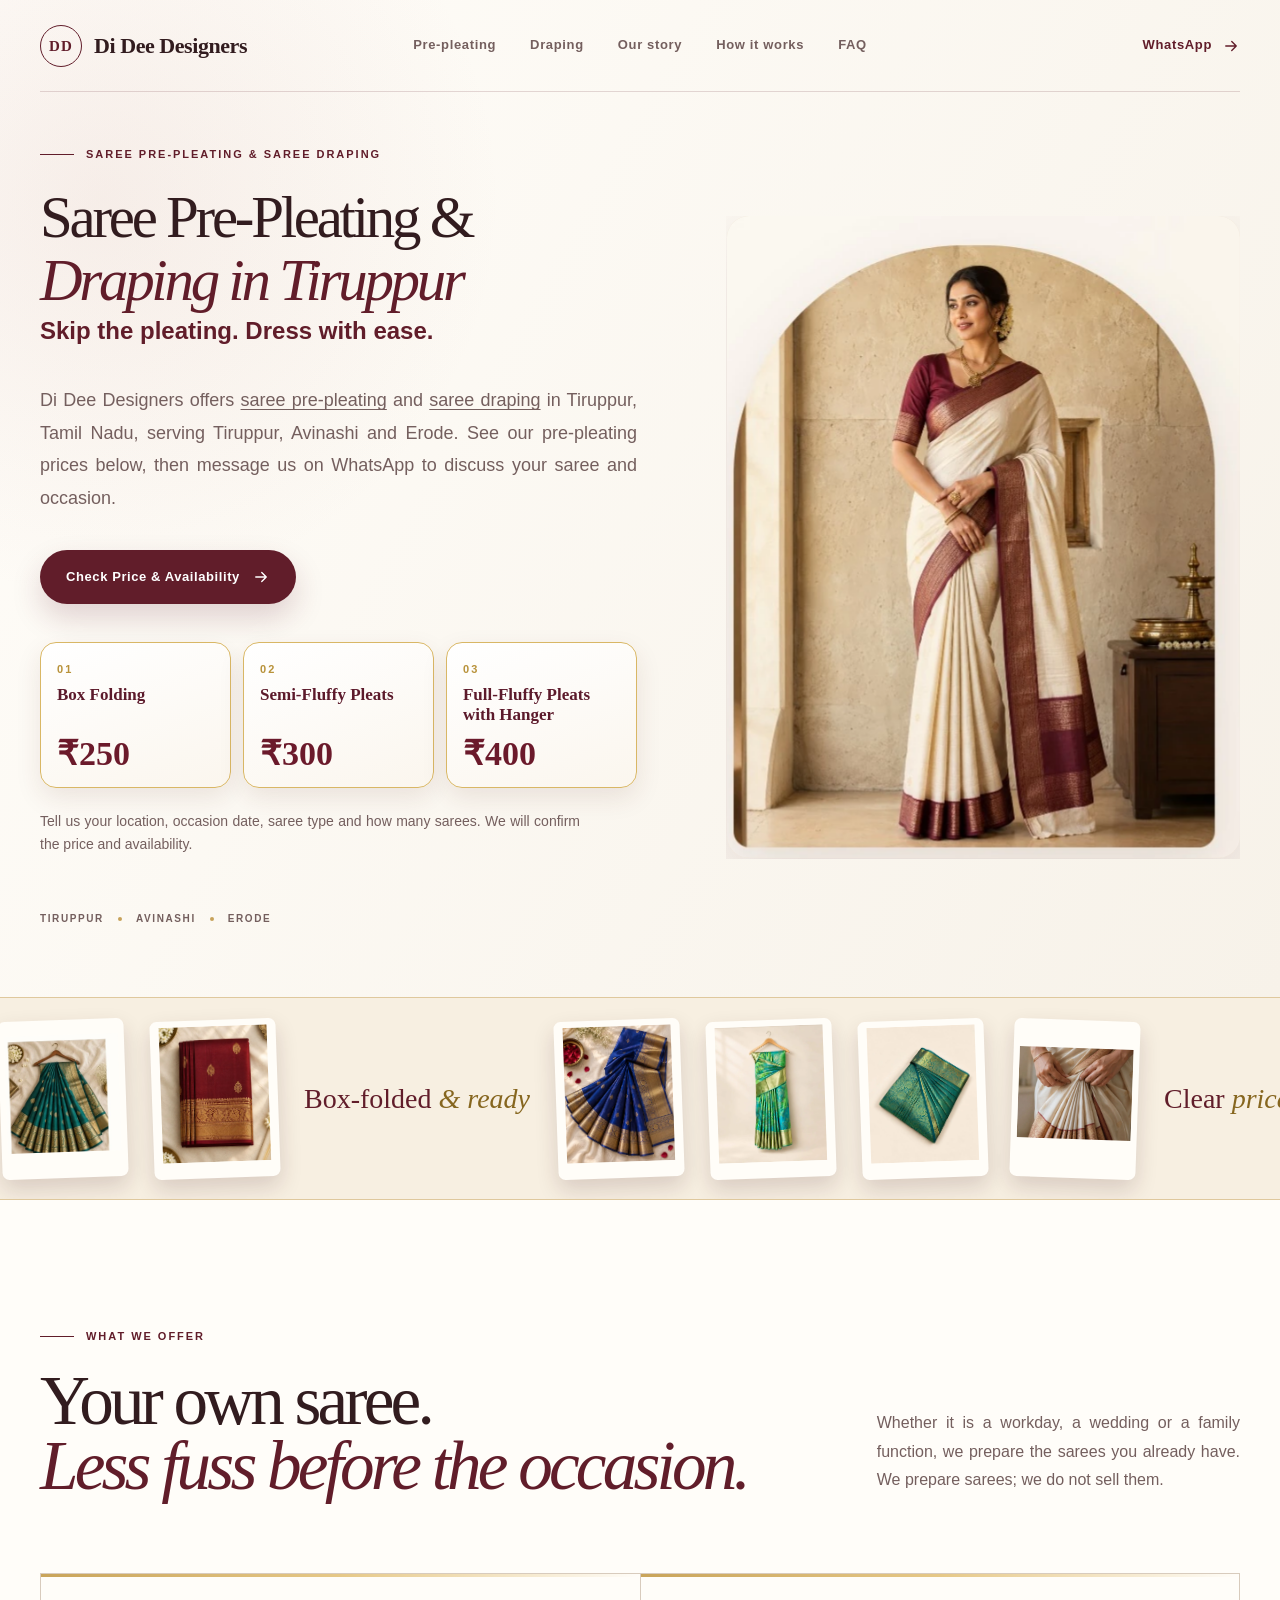
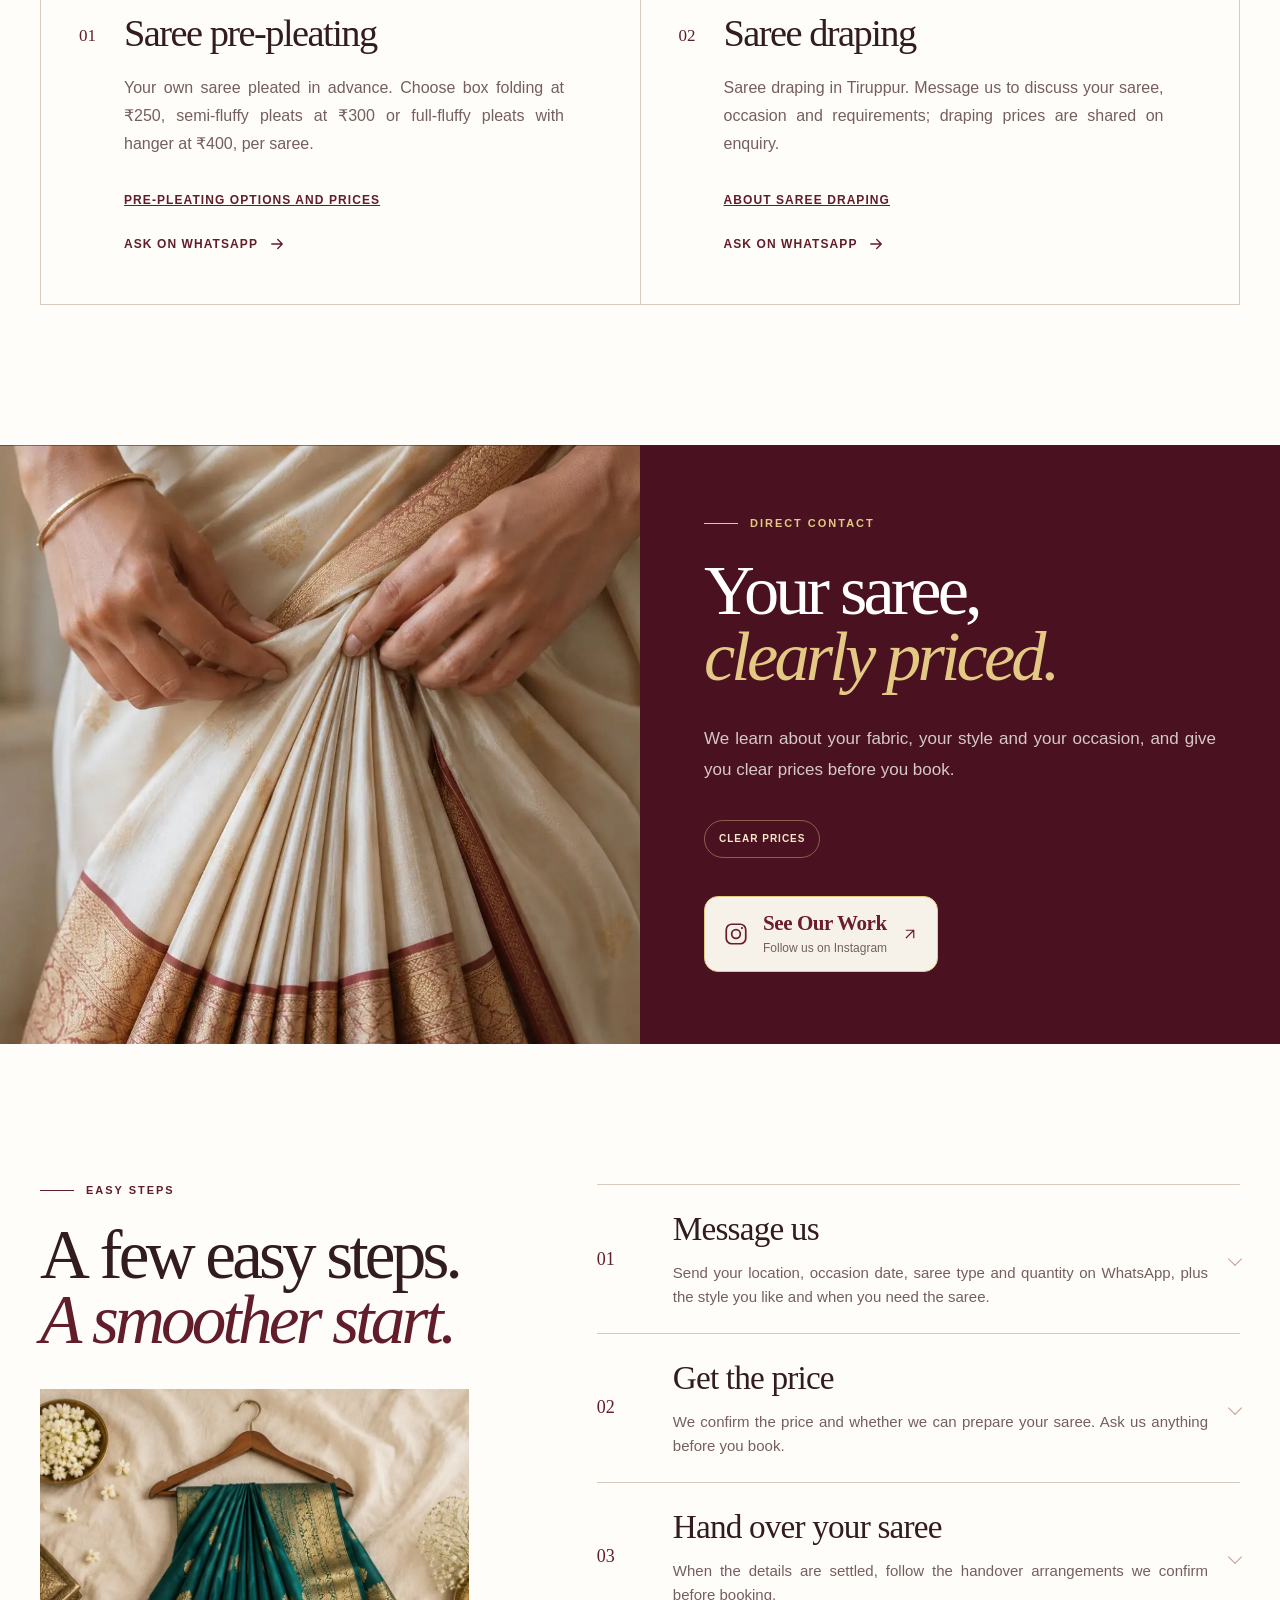
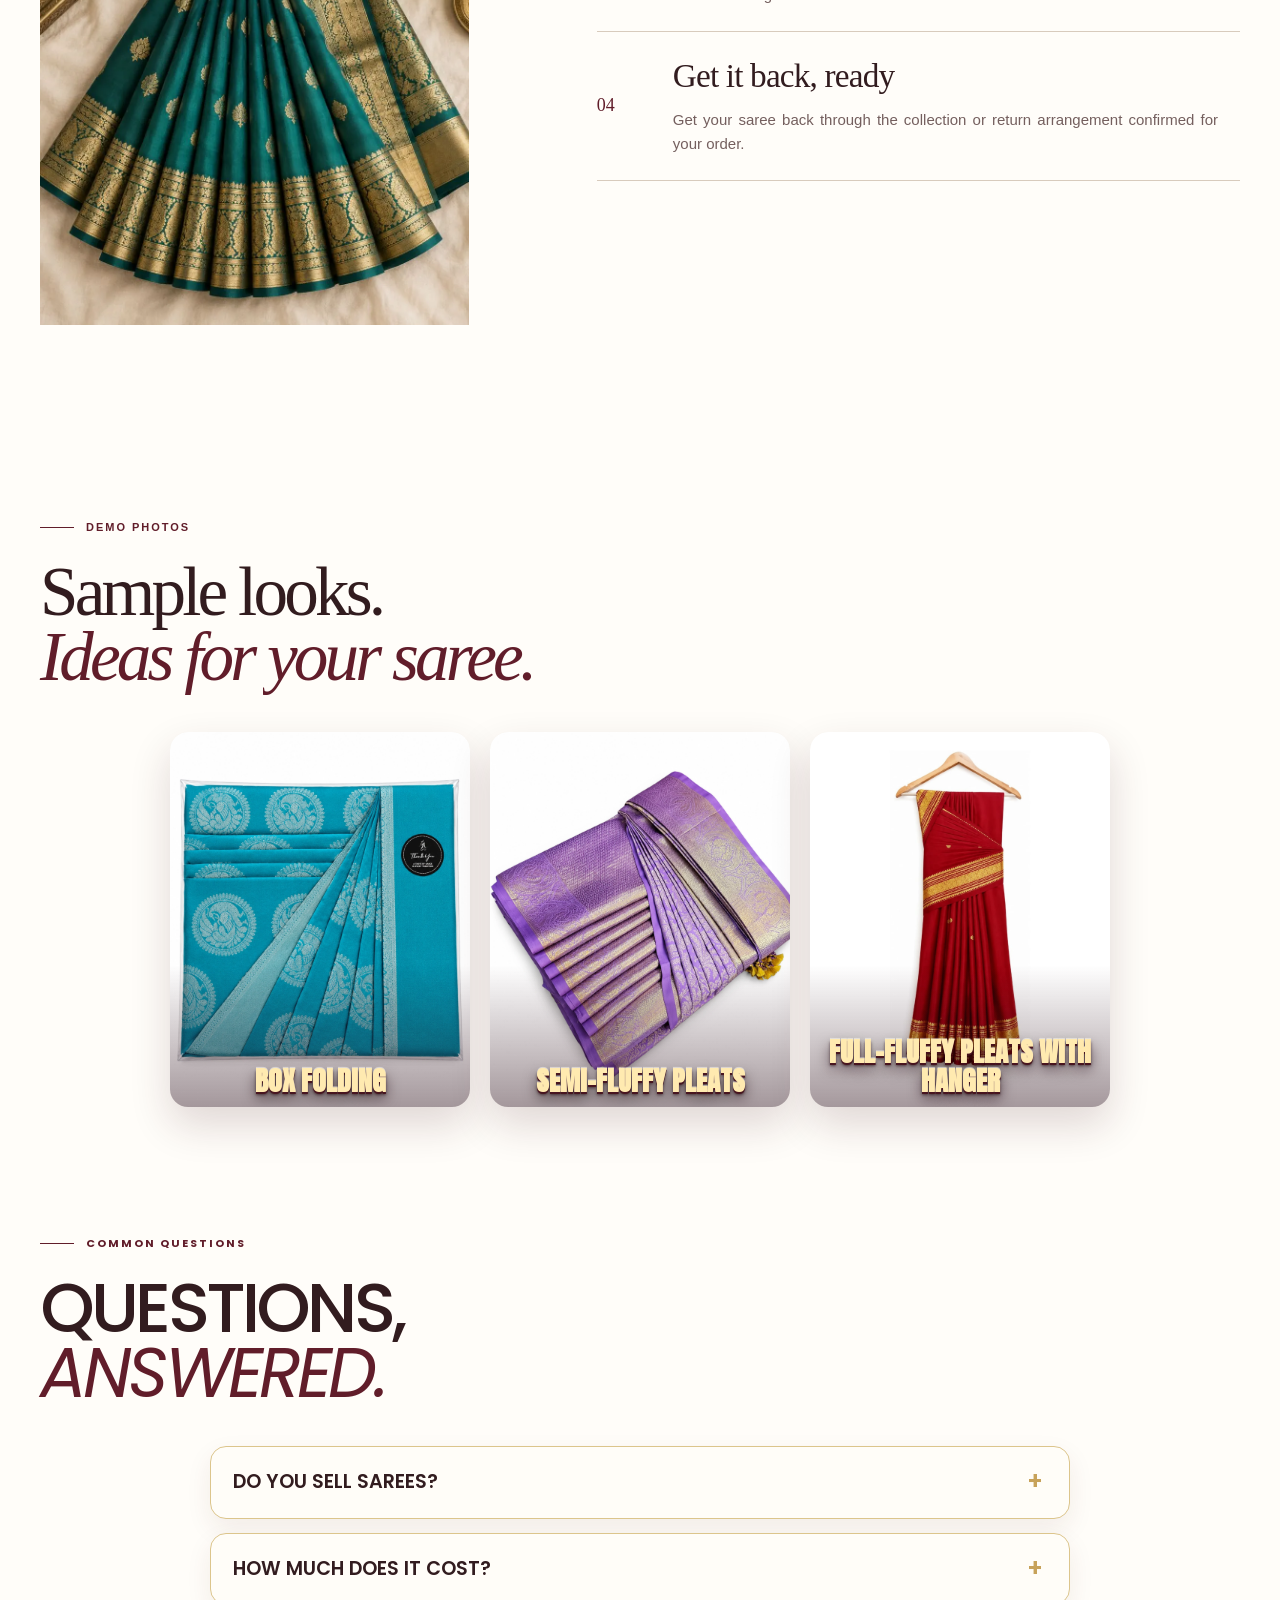
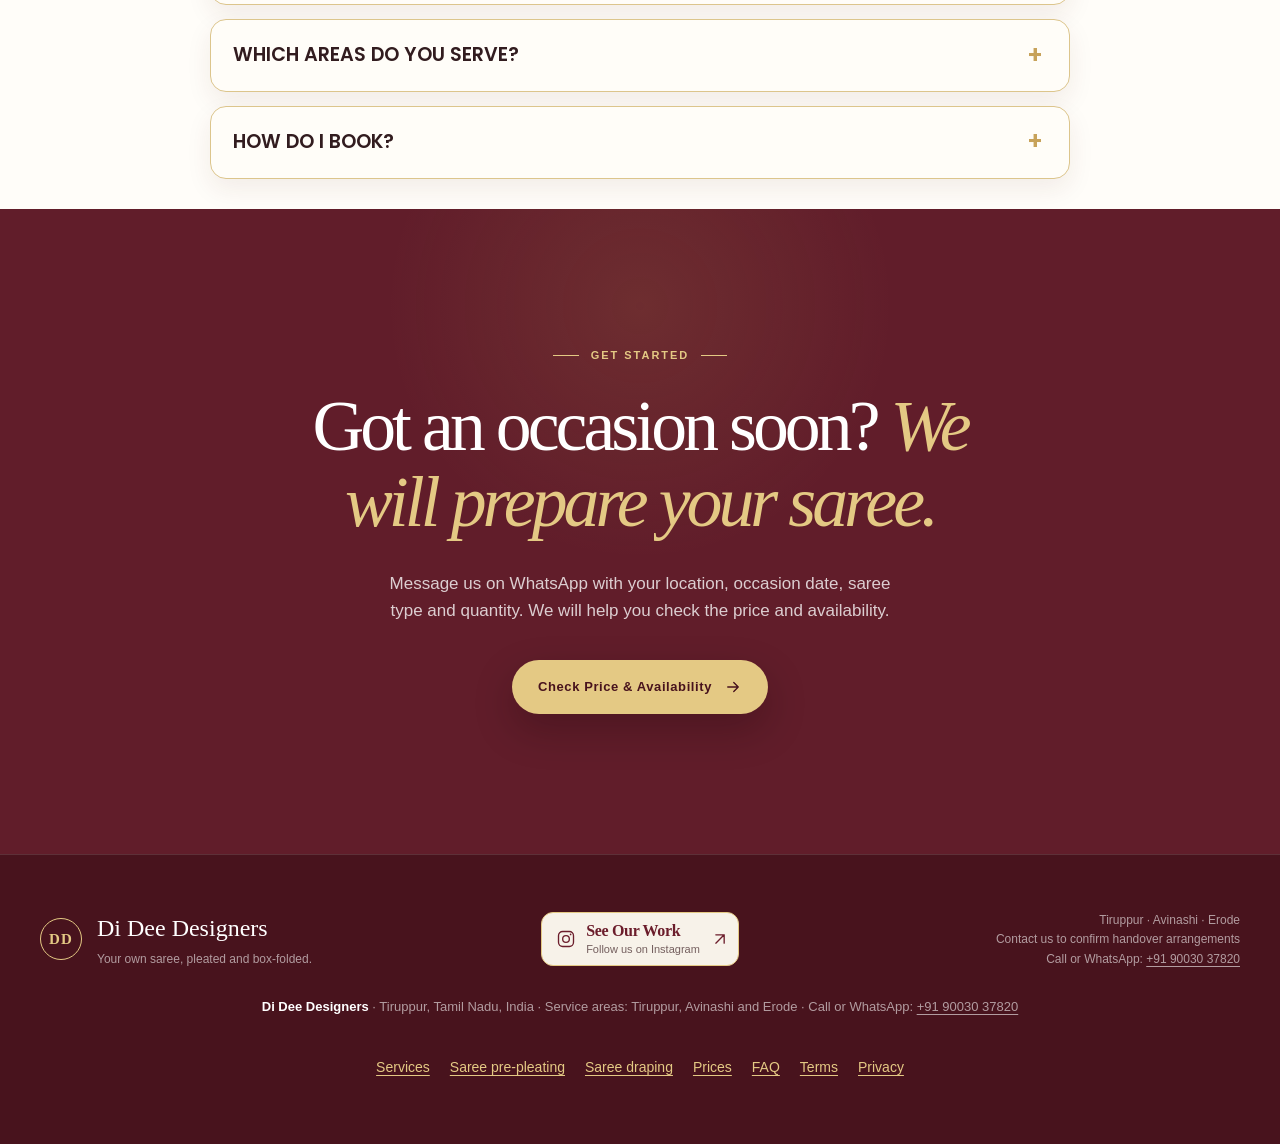
==== commit 8fcb661e: "Remove unverified tone claims; validator forbids unverified service/quality wording Homepage ribbon/" ====
--- a/index.html
+++ b/index.html
@@ -185,7 +185,7 @@
             "@type": "Service",
             "name": "Box folding (pressed pleats)",
             "serviceType": "Saree pre-pleating",
-            "description": "Flat, even pleats pressed and box-folded. Suited to everyday and office sarees.",
+            "description": "Pleats pressed flat and box-folded. Suited to everyday and office sarees.",
             "provider": {
               "@id": "https://dideedesigners.in/#organization"
             }
@@ -671,7 +671,7 @@
 </head>
 <body>
 <div class="didee home">
-<div class="didee-site"><a class="skip-link" href="#main-content">Skip to main content</a><header class="site-header"><a class="brand" href="#top"><span class="brand-mark" aria-hidden="true">DD</span><span class="brand-name">Di Dee Designers</span></a><nav class="desktop-nav" aria-label="Main navigation"><a href="/saree-pre-pleating/">Pre-pleating</a><a href="/saree-draping/">Draping</a><a href="#about">Our story</a><a href="#process">How it works</a><a href="/faq">FAQ</a></nav><a class="header-cta" href="https://api.whatsapp.com/send/?phone=919003037820&amp;text=Hi%20Di%20Dee%20Designers%2C%20I&#x27;d%20like%20to%20check%20the%20price%20and%20availability%20for%20saree%20preparation%20for%20my%20own%20saree(s).%0ALocation%20%2F%20area%3A%20%0AOccasion%20date%3A%20%0ASaree%20type%20%2F%20fabric%3A%20%0AQuantity%3A%20%0APreparation%20needed%20by%3A%20%0APlease%20confirm%20pricing%20and%20availability." target="_blank" rel="noreferrer" aria-label="Check price and availability on WhatsApp">WhatsApp <svg aria-hidden="true" viewbox="0 0 24 24" width="18" height="18" fill="none" stroke="currentColor" stroke-width="1.8" stroke-linecap="round" stroke-linejoin="round"><path d="M5 12h14M13 6l6 6-6 6"></path></svg></a></header><main id="main-content"><section class="hero" id="top"><div class="hero-copy"><p class="eyebrow"><span></span> Saree pre-pleating &amp; saree draping</p><h1>Saree Pre-Pleating &amp; <em>Draping in Tiruppur</em></h1><p class="hero-tagline">Skip the pleating. Dress with ease.</p><p class="hero-description">Di Dee Designers offers <a href="/saree-pre-pleating/">saree pre-pleating</a> and <a href="/saree-draping/">saree draping</a> in Tiruppur, Tamil Nadu, serving Tiruppur, Avinashi and Erode. See our pre-pleating prices below, then message us on WhatsApp to discuss your saree and occasion.</p><div class="hero-actions"><a class="button button-primary" href="https://api.whatsapp.com/send/?phone=919003037820&amp;text=Hi%20Di%20Dee%20Designers%2C%20I&#x27;d%20like%20to%20check%20the%20price%20and%20availability%20for%20saree%20preparation%20for%20my%20own%20saree(s).%0ALocation%20%2F%20area%3A%20%0AOccasion%20date%3A%20%0ASaree%20type%20%2F%20fabric%3A%20%0AQuantity%3A%20%0APreparation%20needed%20by%3A%20%0APlease%20confirm%20pricing%20and%20availability." target="_blank" rel="noreferrer">Check Price &amp; Availability <svg aria-hidden="true" viewbox="0 0 24 24" width="18" height="18" fill="none" stroke="currentColor" stroke-width="1.8" stroke-linecap="round" stroke-linejoin="round"><path d="M5 12h14M13 6l6 6-6 6"></path></svg></a><div class="price-cards" aria-label="Pricing" id="prices"><div class="pc"><span class="pc-n">01</span><span class="pc-t">Box Folding</span><span class="pc-p">₹250</span></div><div class="pc"><span class="pc-n">02</span><span class="pc-t">Semi-Fluffy Pleats</span><span class="pc-p">₹300</span></div><div class="pc"><span class="pc-n">03</span><span class="pc-t">Full-Fluffy Pleats with Hanger</span><span class="pc-p">₹400</span></div></div><p>Tell us your location, occasion date, saree type and how many sarees. We will confirm the price and availability.</p></div><div class="hero-location" aria-label="Service areas"><span>Tiruppur</span><i aria-hidden="true"></i><span>Avinashi</span><i aria-hidden="true"></i><span>Erode</span></div></div><div class="hero-visual"><div class="hero-frame"><img width="606" height="724" class="hs hs1" src="16-hero-new.webp" alt="Woman wearing a cream saree with a maroon border, standing in an arched stone doorway" loading="eager" decoding="async"></div></div></section><section class="stripv stripv-ribbon" aria-label="Our promise"><div class="rb-band"><div class="rb-track"><figure class="rb-ph"><img width="524" height="536" src="14-demo-green.webp" alt="" loading="lazy" decoding="async"></figure><span class="rb-w">Even pleats, <em>always</em></span><figure class="rb-ph"><img width="900" height="1124" src="17-look-a.webp" alt="" loading="lazy" decoding="async"></figure><span class="rb-w">Box-folded <em>&amp; ready</em></span><figure class="rb-ph"><img width="900" height="1124" src="18-look-b.webp" alt="" loading="lazy" decoding="async"></figure><figure class="rb-ph"><img width="900" height="1130" src="20-own-1.webp" alt="" loading="lazy" decoding="async"></figure><span class="rb-w">Personal <em>care</em></span><figure class="rb-ph"><img width="900" height="1131" src="21-own-2.webp" alt="" loading="lazy" decoding="async"></figure><span class="rb-w">Gentle with <em>every weave</em></span><figure class="rb-ph"><img width="1200" height="960" src="15-detail.webp" alt="" loading="lazy" decoding="async"></figure><span class="rb-w">Clear <em>prices</em></span><figure class="rb-ph" aria-hidden="true"><img width="524" height="536" src="14-demo-green.webp" alt="" loading="lazy" decoding="async"></figure><span class="rb-w">Even pleats, <em>always</em></span><figure class="rb-ph" aria-hidden="true"><img width="900" height="1124" src="17-look-a.webp" alt="" loading="lazy" decoding="async"></figure><span class="rb-w">Box-folded <em>&amp; ready</em></span><figure class="rb-ph" aria-hidden="true"><img width="900" height="1124" src="18-look-b.webp" alt="" loading="lazy" decoding="async"></figure><figure class="rb-ph" aria-hidden="true"><img width="900" height="1130" src="20-own-1.webp" alt="" loading="lazy" decoding="async"></figure><span class="rb-w">Personal <em>care</em></span><figure class="rb-ph" aria-hidden="true"><img width="900" height="1131" src="21-own-2.webp" alt="" loading="lazy" decoding="async"></figure><span class="rb-w">Gentle with <em>every weave</em></span><figure class="rb-ph" aria-hidden="true"><img width="1200" height="960" src="15-detail.webp" alt="" loading="lazy" decoding="async"></figure><span class="rb-w">Clear <em>prices</em></span></div></div></section><section class="services section-shell" id="services"><div class="section-heading"><div><p class="eyebrow"><span></span> What we offer</p><h2>Your own saree.<br><em>Less fuss before the occasion.</em></h2></div><p>Whether it is a workday, a wedding or a family function, we prepare the sarees you already have. We prepare sarees; we do not sell them.</p></div><div class="service-grid core-grid"><article class="service-card"><span class="service-number">01</span><div><h3>Saree pre-pleating</h3><p>Your own saree pleated in advance. Choose box folding at ₹250, semi-fluffy pleats at ₹300 or full-fluffy pleats with hanger at ₹400, per saree.</p><p><a href="/saree-pre-pleating/" style="text-decoration:underline">Pre-pleating options and prices</a></p></div><a href="https://api.whatsapp.com/send/?phone=919003037820&amp;text=Hi%20Di%20Dee%20Designers%2C%20I%27d%20like%20to%20enquire%20about%20saree%20pre-pleating.%0ALocation%20%2F%20area%3A%20%0AOccasion%20date%3A%20%0ASaree%20type%20%2F%20fabric%3A%20%0AQuantity%3A%20%0APleat%20style%3A%20" target="_blank" rel="noreferrer" aria-label="Enquire about saree pre-pleating on WhatsApp">Ask on WhatsApp <svg aria-hidden="true" viewbox="0 0 24 24" width="18" height="18" fill="none" stroke="currentColor" stroke-width="1.8" stroke-linecap="round" stroke-linejoin="round"><path d="M5 12h14M13 6l6 6-6 6"></path></svg></a></article><article class="service-card"><span class="service-number">02</span><div><h3>Saree draping</h3><p>Saree draping in Tiruppur. Message us to discuss your saree, occasion and requirements; draping prices are shared on enquiry.</p><p><a href="/saree-draping/" style="text-decoration:underline">About saree draping</a></p></div><a href="https://api.whatsapp.com/send/?phone=919003037820&amp;text=Hi%20Di%20Dee%20Designers%2C%20I%27d%20like%20to%20enquire%20about%20saree%20draping.%0ALocation%20%2F%20area%3A%20%0AOccasion%20and%20date%3A%20%0ASaree%20type%20%2F%20fabric%3A%20%0AAny%20style%20preference%3A%20" target="_blank" rel="noreferrer" aria-label="Enquire about saree draping on WhatsApp">Ask on WhatsApp <svg aria-hidden="true" viewbox="0 0 24 24" width="18" height="18" fill="none" stroke="currentColor" stroke-width="1.8" stroke-linecap="round" stroke-linejoin="round"><path d="M5 12h14M13 6l6 6-6 6"></path></svg></a></article></div></section><section class="about" id="about"><div class="about-image-wrap"><img width="1200" height="960" src="15-detail.webp" alt="Close-up of carefully arranged box pleats on an ivory silk saree" decoding="async" sizes="(max-width: 900px) 100vw, 50vw" class="detail-image" style="display:block;width:100%;height:100%;object-fit:contain"></div><div class="about-copy"><p class="eyebrow light"><span></span> Personal service, direct contact</p><h2>Your saree, handled with <em>personal care.</em></h2><p class="about-intro">You talk straight to the person who prepares your saree. We learn about your fabric, your style and your occasion, handle delicate sarees with care, and give you clear prices before you book.</p><div class="highlights"><span>Gentle with fabric</span><span>Clear prices</span></div><a class="instagram-cta" href="https://www.instagram.com/dideedesignerstirupur/" target="_blank" rel="noopener noreferrer" aria-label="See Our Work — Follow us on Instagram (opens in a new tab)"><svg class="instagram-cta-icon" aria-hidden="true" viewbox="0 0 24 24" width="26" height="26" fill="none" stroke="currentColor" stroke-width="1.6" stroke-linecap="round" stroke-linejoin="round"><rect x="3" y="3" width="18" height="18" rx="5"></rect><circle cx="12" cy="12" r="4"></circle><circle cx="17.5" cy="6.5" r="1" fill="currentColor" stroke="none"></circle></svg><span class="instagram-cta-copy"><span class="instagram-cta-title">See Our Work</span><span class="instagram-cta-subtitle">Follow us on Instagram</span></span><svg class="instagram-cta-arrow" aria-hidden="true" viewbox="0 0 24 24" width="18" height="18" fill="none" stroke="currentColor" stroke-width="1.6" stroke-linecap="round" stroke-linejoin="round"><path d="M7 17 17 7M7 7h10v10"></path></svg></a></div></section><section class="process section-shell" id="process"><div class="process-heading"><p class="eyebrow"><span></span> Easy steps</p><h2>A few easy steps.<br><em>A smoother start.</em></h2><div class="steps-visual"><img width="900" height="1124" src="19-look-c.webp" alt="Teal and gold silk saree with neatly arranged pleats on a wooden hanger" decoding="async" loading="lazy"></div></div><ol class="process-list"><li><span>01</span><div><h3>Message us</h3><p>Send your location, occasion date, saree type and quantity on WhatsApp, plus the style you like and when you need the saree.</p></div><i aria-hidden="true"></i></li><li><span>02</span><div><h3>Get the price</h3><p>We confirm the price and whether we can prepare your saree. Ask us anything before you book.</p></div><i aria-hidden="true"></i></li><li><span>03</span><div><h3>Hand over your saree</h3><p>When the details are settled, follow the handover arrangements we confirm before booking.</p></div><i aria-hidden="true"></i></li><li><span>04</span><div><h3>Get it back, ready</h3><p>Get your saree back through the collection or return arrangement confirmed for your order.</p></div></li></ol></section><section class="demo-strip section-shell" id="demos"><div class="section-heading"><div><p class="eyebrow"><span></span> Demo photos</p><h2>Sample looks.<br><em>Ideas for your saree.</em></h2></div></div><div class="ds-wrap"><div class="ds-track"><figure class="ds-card"><img width="1600" height="2000" src="23-tier-pressed.webp" alt="Demo photo: saree front pleats pressed perfectly flat with crisp sharp creases, lying flat" loading="lazy" decoding="async"><figcaption class="ds-cap" data-text="Box Folding">Box Folding</figcaption></figure><figure class="ds-card"><img width="1600" height="2000" src="27-tier-semifluffy.webp" alt="Demo photo: saree front pleats arranged as soft rounded pleats with moderate natural volume" loading="lazy" decoding="async"><figcaption class="ds-cap" data-text="Semi-Fluffy Pleats">Semi-Fluffy Pleats</figcaption></figure><figure class="ds-card"><img width="1600" height="2000" src="22-tier-fullfluffy.webp" alt="Demo photo: a fully pleated silk saree with very full voluminous fluffy pleats hanging on a wooden hanger" loading="lazy" decoding="async"><figcaption class="ds-cap" data-text="Full-Fluffy Pleats with Hanger">Full-Fluffy Pleats with Hanger</figcaption></figure></div></div></section><section class="faq section-shell" id="faq"><div class="section-heading"><div><p class="eyebrow"><span></span> Common questions</p><h2>Questions,<br><em>answered.</em></h2></div></div><div class="faq-list"><details class="faq-item"><summary>Do you sell sarees?</summary><p>No. We prepare the sarees you already own. Whether it is a workday, a wedding or a family function, we pleat and box-fold your own sarees; we do not sell them.</p></details><details class="faq-item"><summary>How much does it cost?</summary><p>Box Folding is ₹250, Semi-Fluffy Pleats are ₹300 and Full-Fluffy Pleats with Hanger are ₹400. Tell us your saree type and quantity on WhatsApp and we will confirm the price before you book.</p></details><details class="faq-item"><summary>Which areas do you serve?</summary><p>We work across Tiruppur, Avinashi and Erode in Tamil Nadu. Share your location when you message us so we can confirm availability.</p></details><details class="faq-item"><summary>How do I book?</summary><p>Message us on WhatsApp with your location, occasion date, saree type and quantity, plus the style you like and when you need the saree. We confirm the price and arrangements before you book.</p></details></div></section><section class="final-cta"><p class="eyebrow light centered"><span></span> Get started <span></span></p><h2>Got an occasion soon? <em>We will prepare your saree.</em></h2><p>Message us on WhatsApp with your location, occasion date, saree type and quantity. We will help you check the price and availability.</p><a class="button button-gold" href="https://api.whatsapp.com/send/?phone=919003037820&amp;text=Hi%20Di%20Dee%20Designers%2C%20I&#x27;d%20like%20to%20check%20the%20price%20and%20availability%20for%20saree%20preparation%20for%20my%20own%20saree(s).%0ALocation%20%2F%20area%3A%20%0AOccasion%20date%3A%20%0ASaree%20type%20%2F%20fabric%3A%20%0AQuantity%3A%20%0APreparation%20needed%20by%3A%20%0APlease%20confirm%20pricing%20and%20availability." target="_blank" rel="noreferrer">Check Price &amp; Availability <svg aria-hidden="true" viewbox="0 0 24 24" width="18" height="18" fill="none" stroke="currentColor" stroke-width="1.8" stroke-linecap="round" stroke-linejoin="round"><path d="M5 12h14M13 6l6 6-6 6"></path></svg></a></section></main><footer><div class="footer-brand"><span class="brand-mark footer-mark">DD</span><div><strong>Di Dee Designers</strong><p>Your own saree, pleated and box-folded with care.</p></div></div><a class="instagram-cta" href="https://www.instagram.com/dideedesignerstirupur/" target="_blank" rel="noopener noreferrer" aria-label="See Our Work — Follow us on Instagram (opens in a new tab)"><svg class="instagram-cta-icon" aria-hidden="true" viewbox="0 0 24 24" width="26" height="26" fill="none" stroke="currentColor" stroke-width="1.6" stroke-linecap="round" stroke-linejoin="round"><rect x="3" y="3" width="18" height="18" rx="5"></rect><circle cx="12" cy="12" r="4"></circle><circle cx="17.5" cy="6.5" r="1" fill="currentColor" stroke="none"></circle></svg><span class="instagram-cta-copy"><span class="instagram-cta-title">See Our Work</span><span class="instagram-cta-subtitle">Follow us on Instagram</span></span><svg class="instagram-cta-arrow" aria-hidden="true" viewbox="0 0 24 24" width="18" height="18" fill="none" stroke="currentColor" stroke-width="1.6" stroke-linecap="round" stroke-linejoin="round"><path d="M7 17 17 7M7 7h10v10"></path></svg></a><p class="footer-areas">Tiruppur · Avinashi · Erode<br>Contact us to confirm handover arrangements<br>Call or WhatsApp: <a class="footer-phone" href="tel:+919003037820" style="color:inherit;text-decoration:underline;text-underline-offset:3px">+91 90030 37820</a></p><p class="footer-line"><strong>Di Dee Designers</strong> · Tiruppur, Tamil Nadu, India · Service areas: Tiruppur, Avinashi and Erode · Call or WhatsApp: <a class="footer-phone" href="tel:+919003037820" style="color:inherit;text-decoration:underline;text-underline-offset:3px">+91 90030 37820</a></p><p class="footer-links"><a href="#services">Services</a><a href="/saree-pre-pleating/">Saree pre-pleating</a><a href="/saree-draping/">Saree draping</a><a href="#prices">Prices</a><a href="/faq">FAQ</a><a href="/terms">Terms</a><a href="/privacy">Privacy</a></p></footer></div>
+<div class="didee-site"><a class="skip-link" href="#main-content">Skip to main content</a><header class="site-header"><a class="brand" href="#top"><span class="brand-mark" aria-hidden="true">DD</span><span class="brand-name">Di Dee Designers</span></a><nav class="desktop-nav" aria-label="Main navigation"><a href="/saree-pre-pleating/">Pre-pleating</a><a href="/saree-draping/">Draping</a><a href="#about">Our story</a><a href="#process">How it works</a><a href="/faq">FAQ</a></nav><a class="header-cta" href="https://api.whatsapp.com/send/?phone=919003037820&amp;text=Hi%20Di%20Dee%20Designers%2C%20I&#x27;d%20like%20to%20check%20the%20price%20and%20availability%20for%20saree%20preparation%20for%20my%20own%20saree(s).%0ALocation%20%2F%20area%3A%20%0AOccasion%20date%3A%20%0ASaree%20type%20%2F%20fabric%3A%20%0AQuantity%3A%20%0APreparation%20needed%20by%3A%20%0APlease%20confirm%20pricing%20and%20availability." target="_blank" rel="noreferrer" aria-label="Check price and availability on WhatsApp">WhatsApp <svg aria-hidden="true" viewbox="0 0 24 24" width="18" height="18" fill="none" stroke="currentColor" stroke-width="1.8" stroke-linecap="round" stroke-linejoin="round"><path d="M5 12h14M13 6l6 6-6 6"></path></svg></a></header><main id="main-content"><section class="hero" id="top"><div class="hero-copy"><p class="eyebrow"><span></span> Saree pre-pleating &amp; saree draping</p><h1>Saree Pre-Pleating &amp; <em>Draping in Tiruppur</em></h1><p class="hero-tagline">Skip the pleating. Dress with ease.</p><p class="hero-description">Di Dee Designers offers <a href="/saree-pre-pleating/">saree pre-pleating</a> and <a href="/saree-draping/">saree draping</a> in Tiruppur, Tamil Nadu, serving Tiruppur, Avinashi and Erode. See our pre-pleating prices below, then message us on WhatsApp to discuss your saree and occasion.</p><div class="hero-actions"><a class="button button-primary" href="https://api.whatsapp.com/send/?phone=919003037820&amp;text=Hi%20Di%20Dee%20Designers%2C%20I&#x27;d%20like%20to%20check%20the%20price%20and%20availability%20for%20saree%20preparation%20for%20my%20own%20saree(s).%0ALocation%20%2F%20area%3A%20%0AOccasion%20date%3A%20%0ASaree%20type%20%2F%20fabric%3A%20%0AQuantity%3A%20%0APreparation%20needed%20by%3A%20%0APlease%20confirm%20pricing%20and%20availability." target="_blank" rel="noreferrer">Check Price &amp; Availability <svg aria-hidden="true" viewbox="0 0 24 24" width="18" height="18" fill="none" stroke="currentColor" stroke-width="1.8" stroke-linecap="round" stroke-linejoin="round"><path d="M5 12h14M13 6l6 6-6 6"></path></svg></a><div class="price-cards" aria-label="Pricing" id="prices"><div class="pc"><span class="pc-n">01</span><span class="pc-t">Box Folding</span><span class="pc-p">₹250</span></div><div class="pc"><span class="pc-n">02</span><span class="pc-t">Semi-Fluffy Pleats</span><span class="pc-p">₹300</span></div><div class="pc"><span class="pc-n">03</span><span class="pc-t">Full-Fluffy Pleats with Hanger</span><span class="pc-p">₹400</span></div></div><p>Tell us your location, occasion date, saree type and how many sarees. We will confirm the price and availability.</p></div><div class="hero-location" aria-label="Service areas"><span>Tiruppur</span><i aria-hidden="true"></i><span>Avinashi</span><i aria-hidden="true"></i><span>Erode</span></div></div><div class="hero-visual"><div class="hero-frame"><img width="606" height="724" class="hs hs1" src="16-hero-new.webp" alt="Woman wearing a cream saree with a maroon border, standing in an arched stone doorway" loading="eager" decoding="async"></div></div></section><section class="stripv stripv-ribbon" aria-label="Our promise"><div class="rb-band"><div class="rb-track"><figure class="rb-ph"><img width="524" height="536" src="14-demo-green.webp" alt="" loading="lazy" decoding="async"></figure><figure class="rb-ph"><img width="900" height="1124" src="17-look-a.webp" alt="" loading="lazy" decoding="async"></figure><span class="rb-w">Box-folded <em>&amp; ready</em></span><figure class="rb-ph"><img width="900" height="1124" src="18-look-b.webp" alt="" loading="lazy" decoding="async"></figure><figure class="rb-ph"><img width="900" height="1130" src="20-own-1.webp" alt="" loading="lazy" decoding="async"></figure><figure class="rb-ph"><img width="900" height="1131" src="21-own-2.webp" alt="" loading="lazy" decoding="async"></figure><figure class="rb-ph"><img width="1200" height="960" src="15-detail.webp" alt="" loading="lazy" decoding="async"></figure><span class="rb-w">Clear <em>prices</em></span><figure class="rb-ph" aria-hidden="true"><img width="524" height="536" src="14-demo-green.webp" alt="" loading="lazy" decoding="async"></figure><figure class="rb-ph" aria-hidden="true"><img width="900" height="1124" src="17-look-a.webp" alt="" loading="lazy" decoding="async"></figure><span class="rb-w">Box-folded <em>&amp; ready</em></span><figure class="rb-ph" aria-hidden="true"><img width="900" height="1124" src="18-look-b.webp" alt="" loading="lazy" decoding="async"></figure><figure class="rb-ph" aria-hidden="true"><img width="900" height="1130" src="20-own-1.webp" alt="" loading="lazy" decoding="async"></figure><figure class="rb-ph" aria-hidden="true"><img width="900" height="1131" src="21-own-2.webp" alt="" loading="lazy" decoding="async"></figure><figure class="rb-ph" aria-hidden="true"><img width="1200" height="960" src="15-detail.webp" alt="" loading="lazy" decoding="async"></figure><span class="rb-w">Clear <em>prices</em></span></div></div></section><section class="services section-shell" id="services"><div class="section-heading"><div><p class="eyebrow"><span></span> What we offer</p><h2>Your own saree.<br><em>Less fuss before the occasion.</em></h2></div><p>Whether it is a workday, a wedding or a family function, we prepare the sarees you already have. We prepare sarees; we do not sell them.</p></div><div class="service-grid core-grid"><article class="service-card"><span class="service-number">01</span><div><h3>Saree pre-pleating</h3><p>Your own saree pleated in advance. Choose box folding at ₹250, semi-fluffy pleats at ₹300 or full-fluffy pleats with hanger at ₹400, per saree.</p><p><a href="/saree-pre-pleating/" style="text-decoration:underline">Pre-pleating options and prices</a></p></div><a href="https://api.whatsapp.com/send/?phone=919003037820&amp;text=Hi%20Di%20Dee%20Designers%2C%20I%27d%20like%20to%20enquire%20about%20saree%20pre-pleating.%0ALocation%20%2F%20area%3A%20%0AOccasion%20date%3A%20%0ASaree%20type%20%2F%20fabric%3A%20%0AQuantity%3A%20%0APleat%20style%3A%20" target="_blank" rel="noreferrer" aria-label="Enquire about saree pre-pleating on WhatsApp">Ask on WhatsApp <svg aria-hidden="true" viewbox="0 0 24 24" width="18" height="18" fill="none" stroke="currentColor" stroke-width="1.8" stroke-linecap="round" stroke-linejoin="round"><path d="M5 12h14M13 6l6 6-6 6"></path></svg></a></article><article class="service-card"><span class="service-number">02</span><div><h3>Saree draping</h3><p>Saree draping in Tiruppur. Message us to discuss your saree, occasion and requirements; draping prices are shared on enquiry.</p><p><a href="/saree-draping/" style="text-decoration:underline">About saree draping</a></p></div><a href="https://api.whatsapp.com/send/?phone=919003037820&amp;text=Hi%20Di%20Dee%20Designers%2C%20I%27d%20like%20to%20enquire%20about%20saree%20draping.%0ALocation%20%2F%20area%3A%20%0AOccasion%20and%20date%3A%20%0ASaree%20type%20%2F%20fabric%3A%20%0AAny%20style%20preference%3A%20" target="_blank" rel="noreferrer" aria-label="Enquire about saree draping on WhatsApp">Ask on WhatsApp <svg aria-hidden="true" viewbox="0 0 24 24" width="18" height="18" fill="none" stroke="currentColor" stroke-width="1.8" stroke-linecap="round" stroke-linejoin="round"><path d="M5 12h14M13 6l6 6-6 6"></path></svg></a></article></div></section><section class="about" id="about"><div class="about-image-wrap"><img width="1200" height="960" src="15-detail.webp" alt="Close-up of carefully arranged box pleats on an ivory silk saree" decoding="async" sizes="(max-width: 900px) 100vw, 50vw" class="detail-image" style="display:block;width:100%;height:100%;object-fit:contain"></div><div class="about-copy"><p class="eyebrow light"><span></span> Direct contact</p><h2>Your saree, <em>clearly priced.</em></h2><p class="about-intro">We learn about your fabric, your style and your occasion, and give you clear prices before you book.</p><div class="highlights"><span>Clear prices</span></div><a class="instagram-cta" href="https://www.instagram.com/dideedesignerstirupur/" target="_blank" rel="noopener noreferrer" aria-label="See Our Work — Follow us on Instagram (opens in a new tab)"><svg class="instagram-cta-icon" aria-hidden="true" viewbox="0 0 24 24" width="26" height="26" fill="none" stroke="currentColor" stroke-width="1.6" stroke-linecap="round" stroke-linejoin="round"><rect x="3" y="3" width="18" height="18" rx="5"></rect><circle cx="12" cy="12" r="4"></circle><circle cx="17.5" cy="6.5" r="1" fill="currentColor" stroke="none"></circle></svg><span class="instagram-cta-copy"><span class="instagram-cta-title">See Our Work</span><span class="instagram-cta-subtitle">Follow us on Instagram</span></span><svg class="instagram-cta-arrow" aria-hidden="true" viewbox="0 0 24 24" width="18" height="18" fill="none" stroke="currentColor" stroke-width="1.6" stroke-linecap="round" stroke-linejoin="round"><path d="M7 17 17 7M7 7h10v10"></path></svg></a></div></section><section class="process section-shell" id="process"><div class="process-heading"><p class="eyebrow"><span></span> Easy steps</p><h2>A few easy steps.<br><em>A smoother start.</em></h2><div class="steps-visual"><img width="900" height="1124" src="19-look-c.webp" alt="Teal and gold silk saree with neatly arranged pleats on a wooden hanger" decoding="async" loading="lazy"></div></div><ol class="process-list"><li><span>01</span><div><h3>Message us</h3><p>Send your location, occasion date, saree type and quantity on WhatsApp, plus the style you like and when you need the saree.</p></div><i aria-hidden="true"></i></li><li><span>02</span><div><h3>Get the price</h3><p>We confirm the price and whether we can prepare your saree. Ask us anything before you book.</p></div><i aria-hidden="true"></i></li><li><span>03</span><div><h3>Hand over your saree</h3><p>When the details are settled, follow the handover arrangements we confirm before booking.</p></div><i aria-hidden="true"></i></li><li><span>04</span><div><h3>Get it back, ready</h3><p>Get your saree back through the collection or return arrangement confirmed for your order.</p></div></li></ol></section><section class="demo-strip section-shell" id="demos"><div class="section-heading"><div><p class="eyebrow"><span></span> Demo photos</p><h2>Sample looks.<br><em>Ideas for your saree.</em></h2></div></div><div class="ds-wrap"><div class="ds-track"><figure class="ds-card"><img width="1600" height="2000" src="23-tier-pressed.webp" alt="Demo photo: saree front pleats pressed perfectly flat with crisp sharp creases, lying flat" loading="lazy" decoding="async"><figcaption class="ds-cap" data-text="Box Folding">Box Folding</figcaption></figure><figure class="ds-card"><img width="1600" height="2000" src="27-tier-semifluffy.webp" alt="Demo photo: saree front pleats arranged as soft rounded pleats with moderate natural volume" loading="lazy" decoding="async"><figcaption class="ds-cap" data-text="Semi-Fluffy Pleats">Semi-Fluffy Pleats</figcaption></figure><figure class="ds-card"><img width="1600" height="2000" src="22-tier-fullfluffy.webp" alt="Demo photo: a fully pleated silk saree with very full voluminous fluffy pleats hanging on a wooden hanger" loading="lazy" decoding="async"><figcaption class="ds-cap" data-text="Full-Fluffy Pleats with Hanger">Full-Fluffy Pleats with Hanger</figcaption></figure></div></div></section><section class="faq section-shell" id="faq"><div class="section-heading"><div><p class="eyebrow"><span></span> Common questions</p><h2>Questions,<br><em>answered.</em></h2></div></div><div class="faq-list"><details class="faq-item"><summary>Do you sell sarees?</summary><p>No. We prepare the sarees you already own. Whether it is a workday, a wedding or a family function, we pleat and box-fold your own sarees; we do not sell them.</p></details><details class="faq-item"><summary>How much does it cost?</summary><p>Box Folding is ₹250, Semi-Fluffy Pleats are ₹300 and Full-Fluffy Pleats with Hanger are ₹400. Tell us your saree type and quantity on WhatsApp and we will confirm the price before you book.</p></details><details class="faq-item"><summary>Which areas do you serve?</summary><p>We work across Tiruppur, Avinashi and Erode in Tamil Nadu. Share your location when you message us so we can confirm availability.</p></details><details class="faq-item"><summary>How do I book?</summary><p>Message us on WhatsApp with your location, occasion date, saree type and quantity, plus the style you like and when you need the saree. We confirm the price and arrangements before you book.</p></details></div></section><section class="final-cta"><p class="eyebrow light centered"><span></span> Get started <span></span></p><h2>Got an occasion soon? <em>We will prepare your saree.</em></h2><p>Message us on WhatsApp with your location, occasion date, saree type and quantity. We will help you check the price and availability.</p><a class="button button-gold" href="https://api.whatsapp.com/send/?phone=919003037820&amp;text=Hi%20Di%20Dee%20Designers%2C%20I&#x27;d%20like%20to%20check%20the%20price%20and%20availability%20for%20saree%20preparation%20for%20my%20own%20saree(s).%0ALocation%20%2F%20area%3A%20%0AOccasion%20date%3A%20%0ASaree%20type%20%2F%20fabric%3A%20%0AQuantity%3A%20%0APreparation%20needed%20by%3A%20%0APlease%20confirm%20pricing%20and%20availability." target="_blank" rel="noreferrer">Check Price &amp; Availability <svg aria-hidden="true" viewbox="0 0 24 24" width="18" height="18" fill="none" stroke="currentColor" stroke-width="1.8" stroke-linecap="round" stroke-linejoin="round"><path d="M5 12h14M13 6l6 6-6 6"></path></svg></a></section></main><footer><div class="footer-brand"><span class="brand-mark footer-mark">DD</span><div><strong>Di Dee Designers</strong><p>Your own saree, pleated and box-folded.</p></div></div><a class="instagram-cta" href="https://www.instagram.com/dideedesignerstirupur/" target="_blank" rel="noopener noreferrer" aria-label="See Our Work — Follow us on Instagram (opens in a new tab)"><svg class="instagram-cta-icon" aria-hidden="true" viewbox="0 0 24 24" width="26" height="26" fill="none" stroke="currentColor" stroke-width="1.6" stroke-linecap="round" stroke-linejoin="round"><rect x="3" y="3" width="18" height="18" rx="5"></rect><circle cx="12" cy="12" r="4"></circle><circle cx="17.5" cy="6.5" r="1" fill="currentColor" stroke="none"></circle></svg><span class="instagram-cta-copy"><span class="instagram-cta-title">See Our Work</span><span class="instagram-cta-subtitle">Follow us on Instagram</span></span><svg class="instagram-cta-arrow" aria-hidden="true" viewbox="0 0 24 24" width="18" height="18" fill="none" stroke="currentColor" stroke-width="1.6" stroke-linecap="round" stroke-linejoin="round"><path d="M7 17 17 7M7 7h10v10"></path></svg></a><p class="footer-areas">Tiruppur · Avinashi · Erode<br>Contact us to confirm handover arrangements<br>Call or WhatsApp: <a class="footer-phone" href="tel:+919003037820" style="color:inherit;text-decoration:underline;text-underline-offset:3px">+91 90030 37820</a></p><p class="footer-line"><strong>Di Dee Designers</strong> · Tiruppur, Tamil Nadu, India · Service areas: Tiruppur, Avinashi and Erode · Call or WhatsApp: <a class="footer-phone" href="tel:+919003037820" style="color:inherit;text-decoration:underline;text-underline-offset:3px">+91 90030 37820</a></p><p class="footer-links"><a href="#services">Services</a><a href="/saree-pre-pleating/">Saree pre-pleating</a><a href="/saree-draping/">Saree draping</a><a href="#prices">Prices</a><a href="/faq">FAQ</a><a href="/terms">Terms</a><a href="/privacy">Privacy</a></p></footer></div>
 
 </div>
 <script>
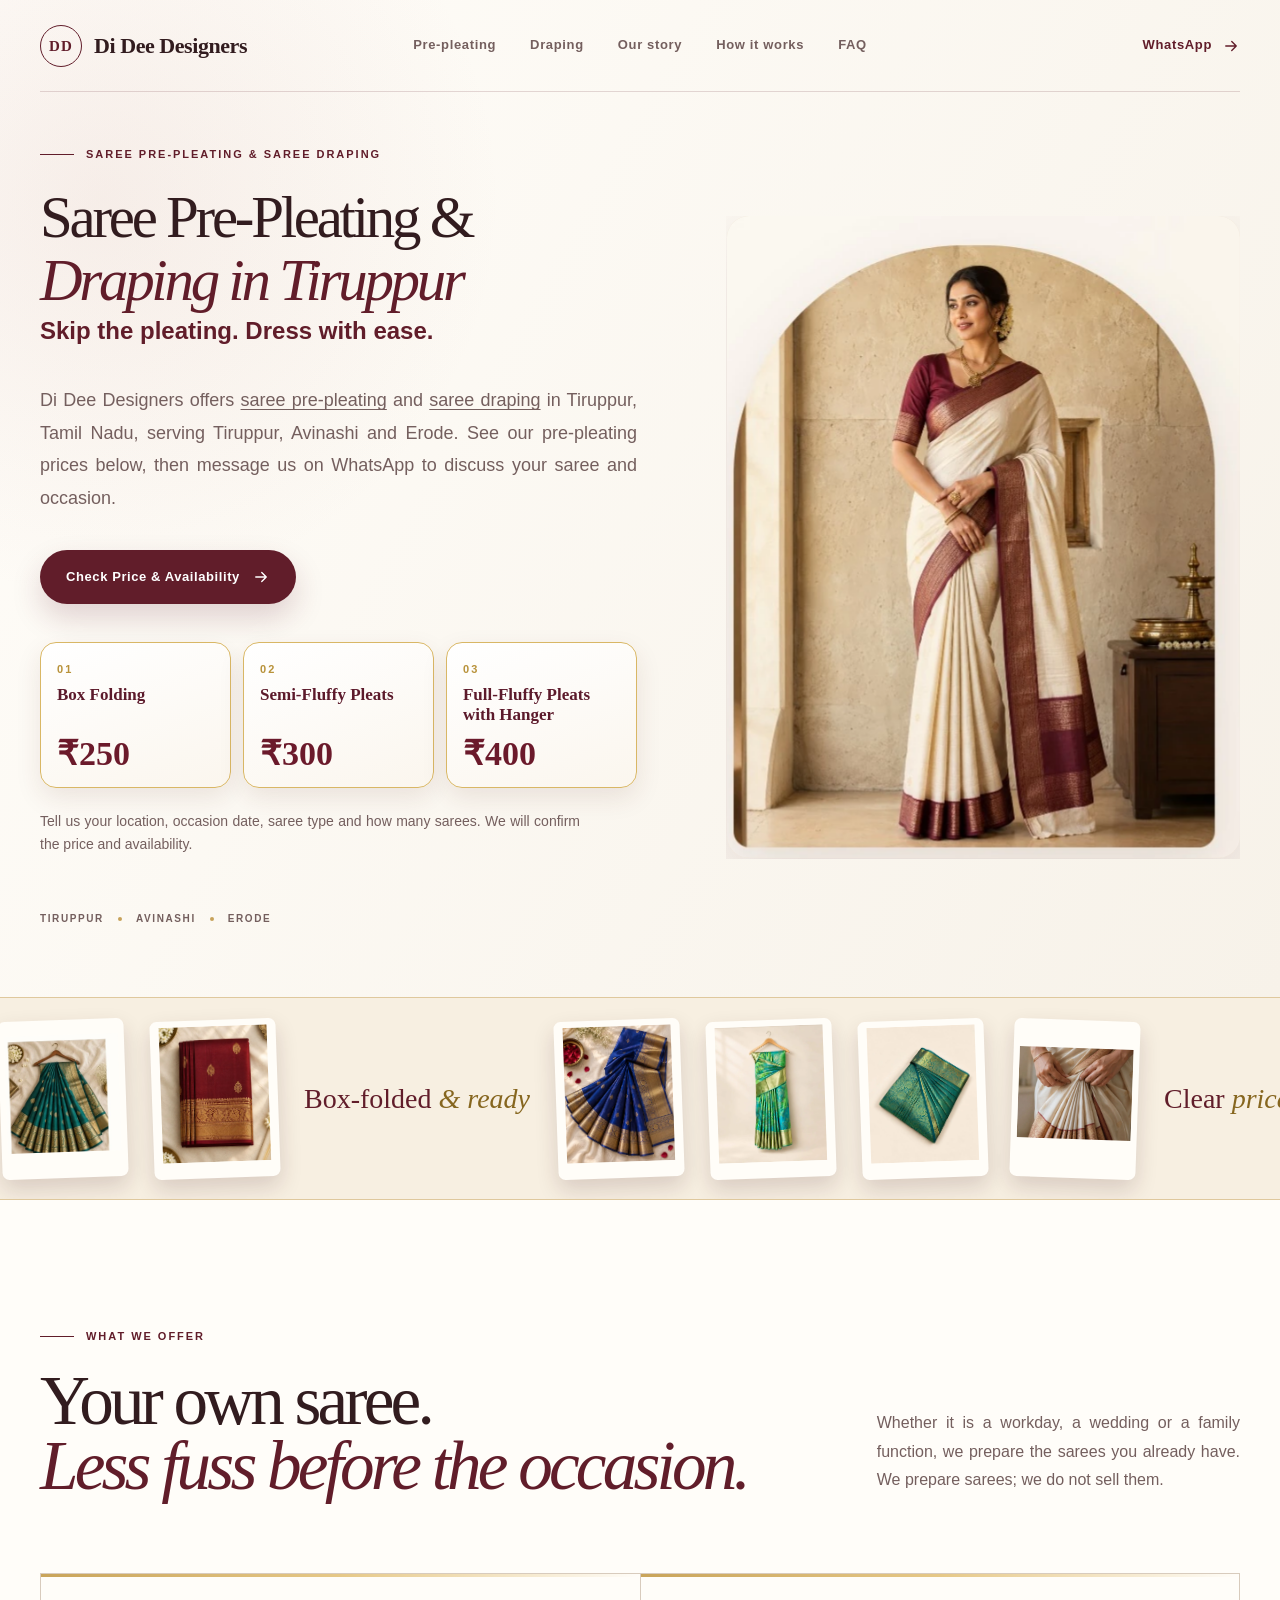
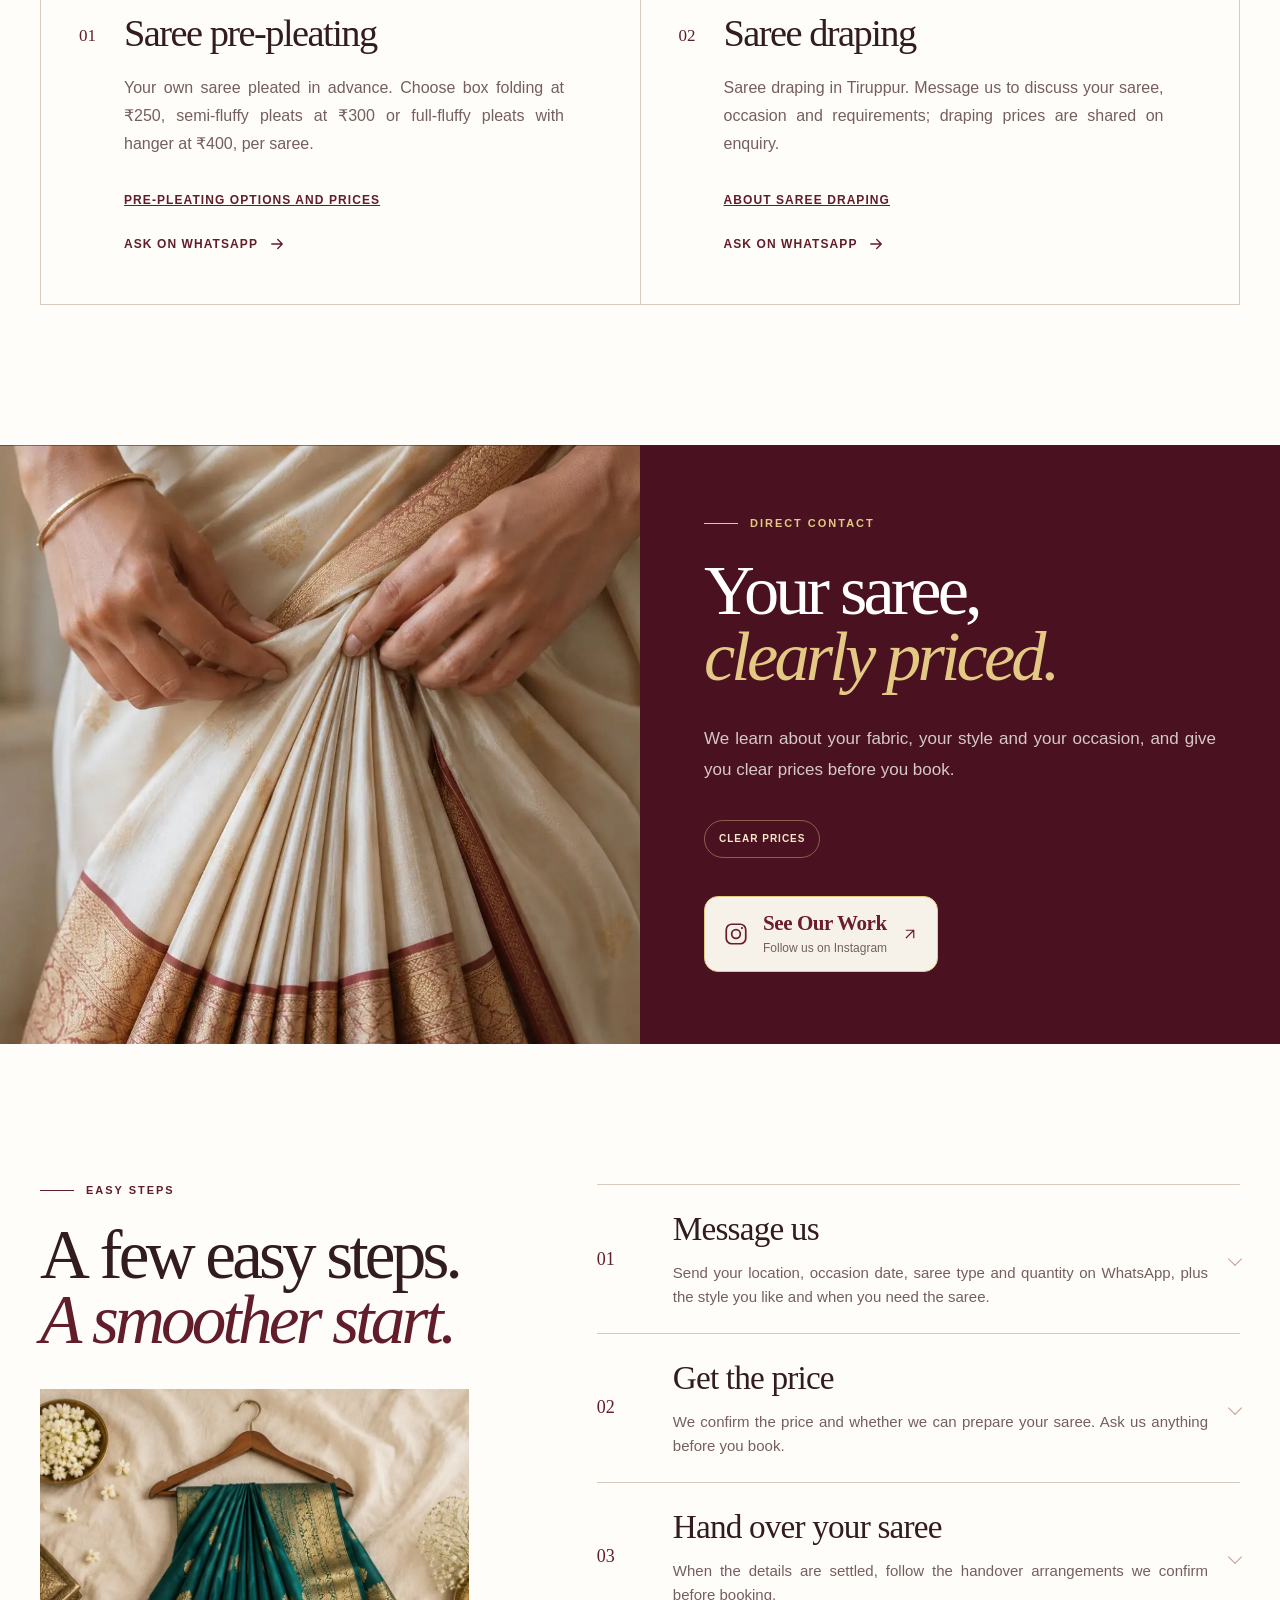
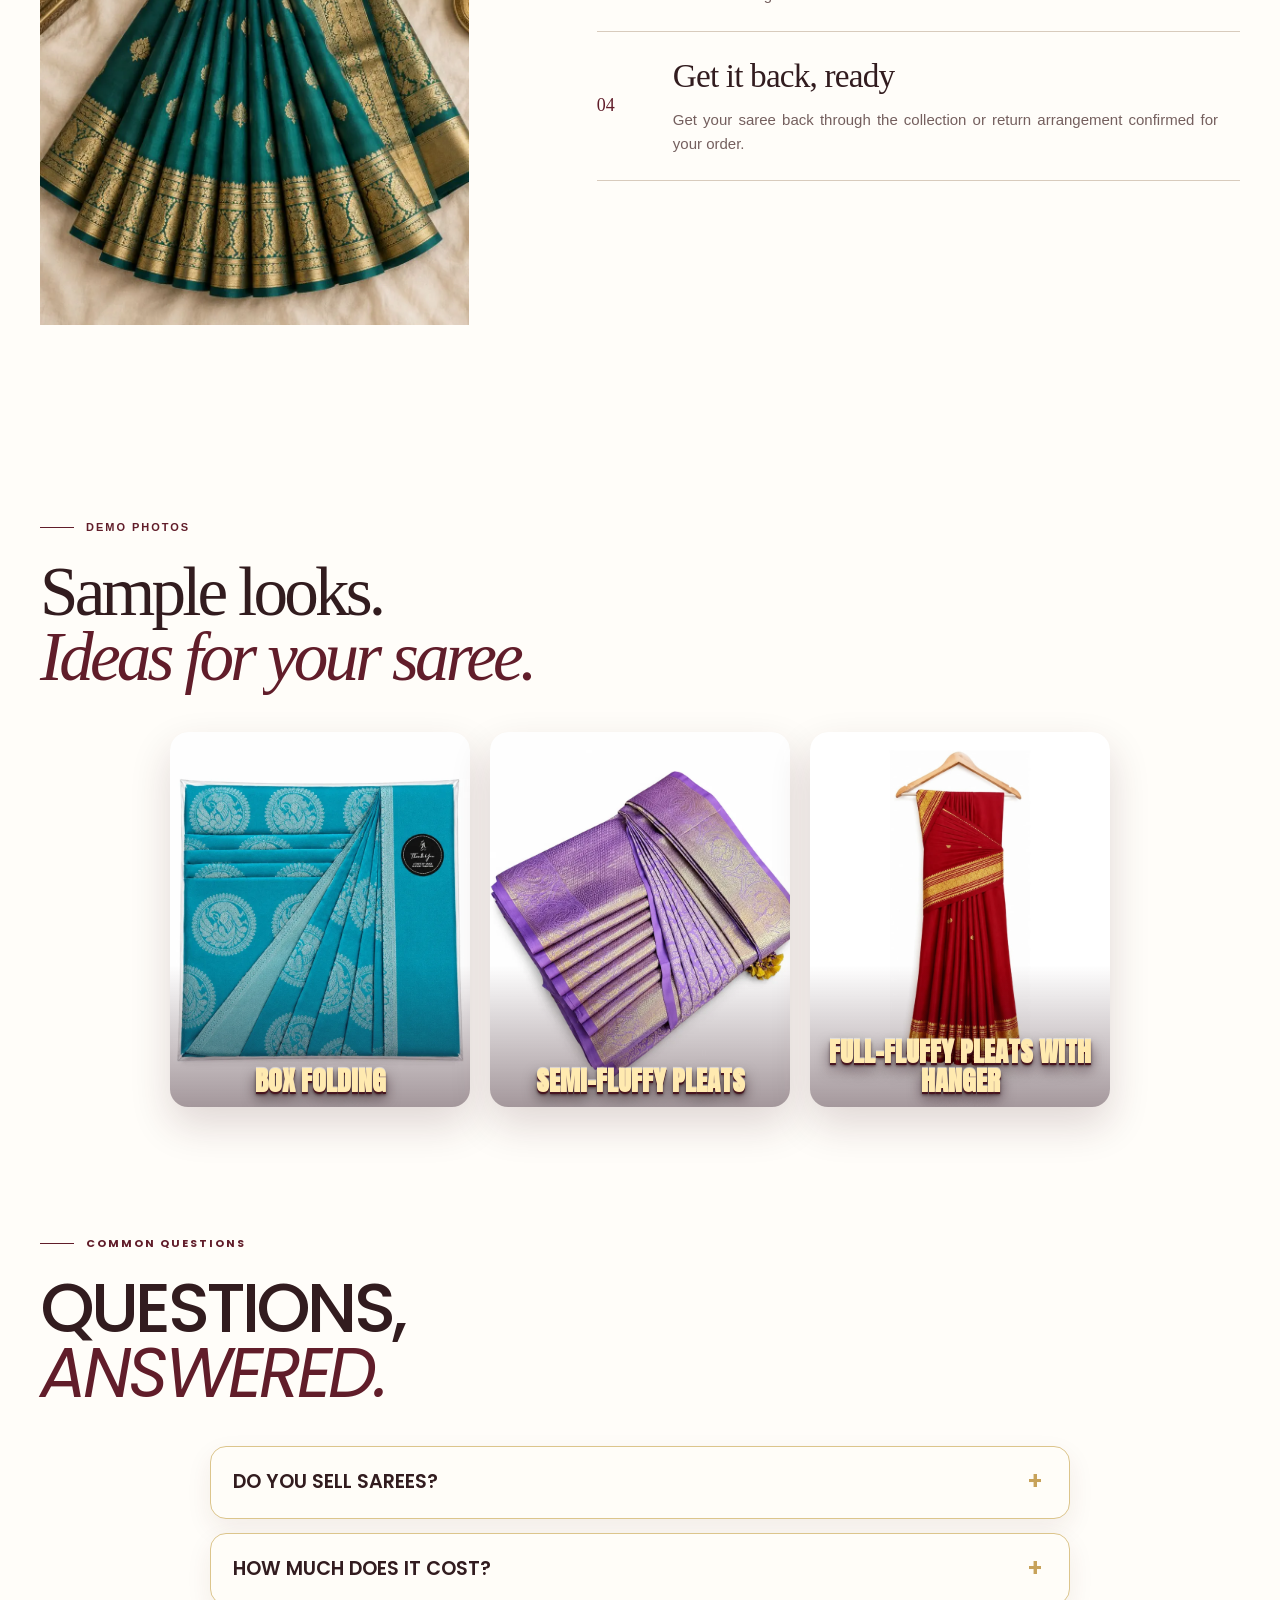
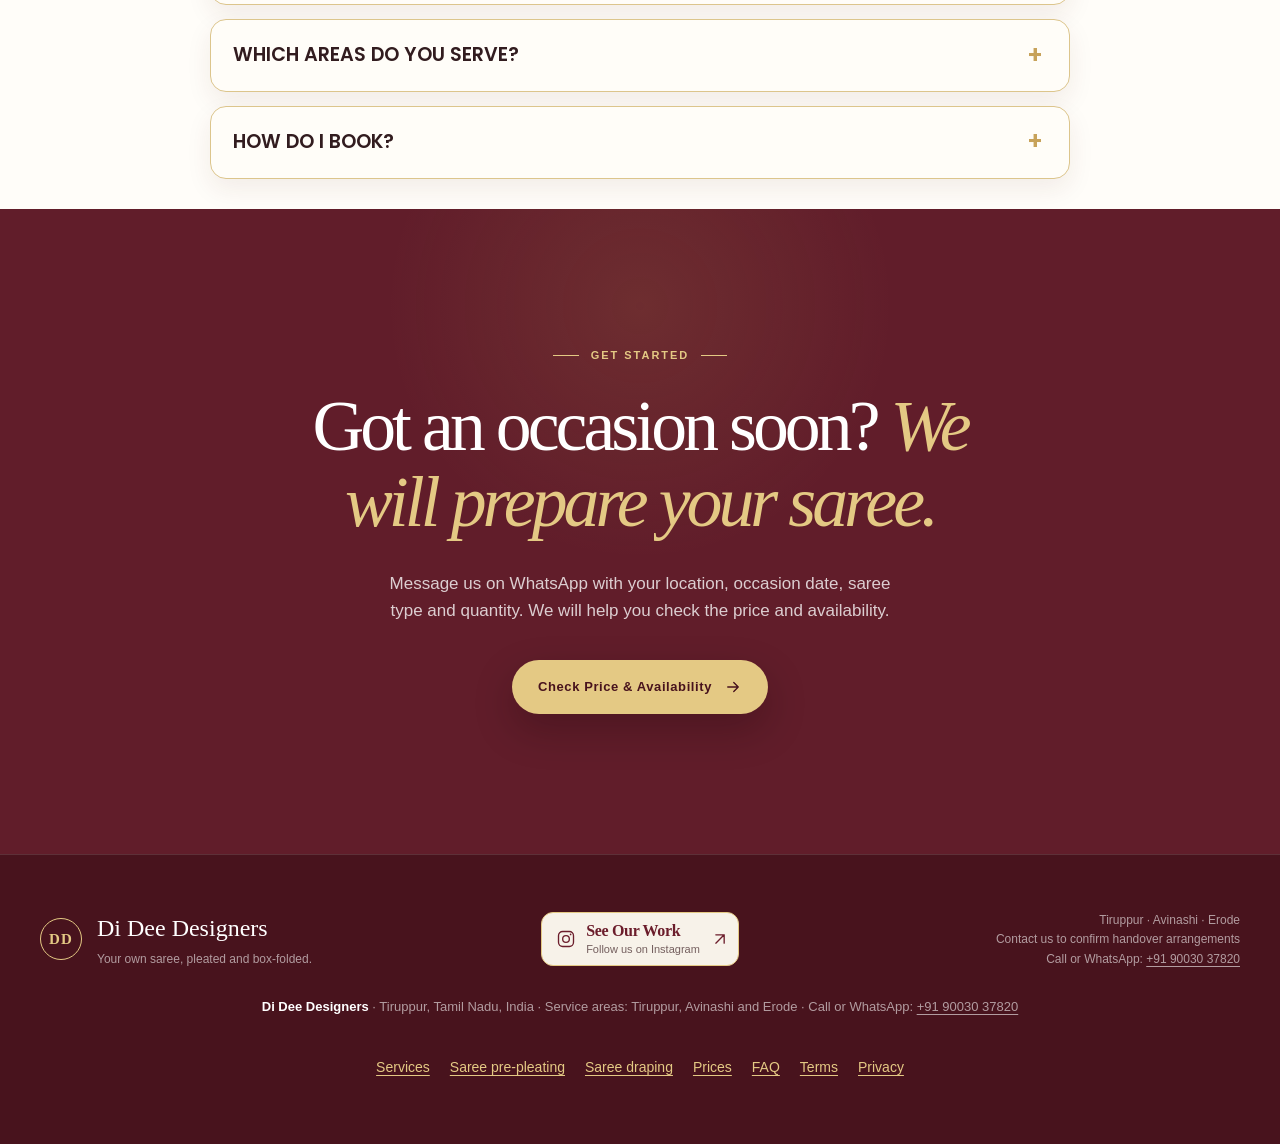
==== commit 83f48e6f: "SEO quick fixes: FAQ schema date, exclude validator, optimize tier images, shorten description - faq" ====
--- a/index.html
+++ b/index.html
@@ -671,7 +671,7 @@
 </head>
 <body>
 <div class="didee home">
-<div class="didee-site"><a class="skip-link" href="#main-content">Skip to main content</a><header class="site-header"><a class="brand" href="#top"><span class="brand-mark" aria-hidden="true">DD</span><span class="brand-name">Di Dee Designers</span></a><nav class="desktop-nav" aria-label="Main navigation"><a href="/saree-pre-pleating/">Pre-pleating</a><a href="/saree-draping/">Draping</a><a href="#about">Our story</a><a href="#process">How it works</a><a href="/faq">FAQ</a></nav><a class="header-cta" href="https://api.whatsapp.com/send/?phone=919003037820&amp;text=Hi%20Di%20Dee%20Designers%2C%20I&#x27;d%20like%20to%20check%20the%20price%20and%20availability%20for%20saree%20preparation%20for%20my%20own%20saree(s).%0ALocation%20%2F%20area%3A%20%0AOccasion%20date%3A%20%0ASaree%20type%20%2F%20fabric%3A%20%0AQuantity%3A%20%0APreparation%20needed%20by%3A%20%0APlease%20confirm%20pricing%20and%20availability." target="_blank" rel="noreferrer" aria-label="Check price and availability on WhatsApp">WhatsApp <svg aria-hidden="true" viewbox="0 0 24 24" width="18" height="18" fill="none" stroke="currentColor" stroke-width="1.8" stroke-linecap="round" stroke-linejoin="round"><path d="M5 12h14M13 6l6 6-6 6"></path></svg></a></header><main id="main-content"><section class="hero" id="top"><div class="hero-copy"><p class="eyebrow"><span></span> Saree pre-pleating &amp; saree draping</p><h1>Saree Pre-Pleating &amp; <em>Draping in Tiruppur</em></h1><p class="hero-tagline">Skip the pleating. Dress with ease.</p><p class="hero-description">Di Dee Designers offers <a href="/saree-pre-pleating/">saree pre-pleating</a> and <a href="/saree-draping/">saree draping</a> in Tiruppur, Tamil Nadu, serving Tiruppur, Avinashi and Erode. See our pre-pleating prices below, then message us on WhatsApp to discuss your saree and occasion.</p><div class="hero-actions"><a class="button button-primary" href="https://api.whatsapp.com/send/?phone=919003037820&amp;text=Hi%20Di%20Dee%20Designers%2C%20I&#x27;d%20like%20to%20check%20the%20price%20and%20availability%20for%20saree%20preparation%20for%20my%20own%20saree(s).%0ALocation%20%2F%20area%3A%20%0AOccasion%20date%3A%20%0ASaree%20type%20%2F%20fabric%3A%20%0AQuantity%3A%20%0APreparation%20needed%20by%3A%20%0APlease%20confirm%20pricing%20and%20availability." target="_blank" rel="noreferrer">Check Price &amp; Availability <svg aria-hidden="true" viewbox="0 0 24 24" width="18" height="18" fill="none" stroke="currentColor" stroke-width="1.8" stroke-linecap="round" stroke-linejoin="round"><path d="M5 12h14M13 6l6 6-6 6"></path></svg></a><div class="price-cards" aria-label="Pricing" id="prices"><div class="pc"><span class="pc-n">01</span><span class="pc-t">Box Folding</span><span class="pc-p">₹250</span></div><div class="pc"><span class="pc-n">02</span><span class="pc-t">Semi-Fluffy Pleats</span><span class="pc-p">₹300</span></div><div class="pc"><span class="pc-n">03</span><span class="pc-t">Full-Fluffy Pleats with Hanger</span><span class="pc-p">₹400</span></div></div><p>Tell us your location, occasion date, saree type and how many sarees. We will confirm the price and availability.</p></div><div class="hero-location" aria-label="Service areas"><span>Tiruppur</span><i aria-hidden="true"></i><span>Avinashi</span><i aria-hidden="true"></i><span>Erode</span></div></div><div class="hero-visual"><div class="hero-frame"><img width="606" height="724" class="hs hs1" src="16-hero-new.webp" alt="Woman wearing a cream saree with a maroon border, standing in an arched stone doorway" loading="eager" decoding="async"></div></div></section><section class="stripv stripv-ribbon" aria-label="Our promise"><div class="rb-band"><div class="rb-track"><figure class="rb-ph"><img width="524" height="536" src="14-demo-green.webp" alt="" loading="lazy" decoding="async"></figure><figure class="rb-ph"><img width="900" height="1124" src="17-look-a.webp" alt="" loading="lazy" decoding="async"></figure><span class="rb-w">Box-folded <em>&amp; ready</em></span><figure class="rb-ph"><img width="900" height="1124" src="18-look-b.webp" alt="" loading="lazy" decoding="async"></figure><figure class="rb-ph"><img width="900" height="1130" src="20-own-1.webp" alt="" loading="lazy" decoding="async"></figure><figure class="rb-ph"><img width="900" height="1131" src="21-own-2.webp" alt="" loading="lazy" decoding="async"></figure><figure class="rb-ph"><img width="1200" height="960" src="15-detail.webp" alt="" loading="lazy" decoding="async"></figure><span class="rb-w">Clear <em>prices</em></span><figure class="rb-ph" aria-hidden="true"><img width="524" height="536" src="14-demo-green.webp" alt="" loading="lazy" decoding="async"></figure><figure class="rb-ph" aria-hidden="true"><img width="900" height="1124" src="17-look-a.webp" alt="" loading="lazy" decoding="async"></figure><span class="rb-w">Box-folded <em>&amp; ready</em></span><figure class="rb-ph" aria-hidden="true"><img width="900" height="1124" src="18-look-b.webp" alt="" loading="lazy" decoding="async"></figure><figure class="rb-ph" aria-hidden="true"><img width="900" height="1130" src="20-own-1.webp" alt="" loading="lazy" decoding="async"></figure><figure class="rb-ph" aria-hidden="true"><img width="900" height="1131" src="21-own-2.webp" alt="" loading="lazy" decoding="async"></figure><figure class="rb-ph" aria-hidden="true"><img width="1200" height="960" src="15-detail.webp" alt="" loading="lazy" decoding="async"></figure><span class="rb-w">Clear <em>prices</em></span></div></div></section><section class="services section-shell" id="services"><div class="section-heading"><div><p class="eyebrow"><span></span> What we offer</p><h2>Your own saree.<br><em>Less fuss before the occasion.</em></h2></div><p>Whether it is a workday, a wedding or a family function, we prepare the sarees you already have. We prepare sarees; we do not sell them.</p></div><div class="service-grid core-grid"><article class="service-card"><span class="service-number">01</span><div><h3>Saree pre-pleating</h3><p>Your own saree pleated in advance. Choose box folding at ₹250, semi-fluffy pleats at ₹300 or full-fluffy pleats with hanger at ₹400, per saree.</p><p><a href="/saree-pre-pleating/" style="text-decoration:underline">Pre-pleating options and prices</a></p></div><a href="https://api.whatsapp.com/send/?phone=919003037820&amp;text=Hi%20Di%20Dee%20Designers%2C%20I%27d%20like%20to%20enquire%20about%20saree%20pre-pleating.%0ALocation%20%2F%20area%3A%20%0AOccasion%20date%3A%20%0ASaree%20type%20%2F%20fabric%3A%20%0AQuantity%3A%20%0APleat%20style%3A%20" target="_blank" rel="noreferrer" aria-label="Enquire about saree pre-pleating on WhatsApp">Ask on WhatsApp <svg aria-hidden="true" viewbox="0 0 24 24" width="18" height="18" fill="none" stroke="currentColor" stroke-width="1.8" stroke-linecap="round" stroke-linejoin="round"><path d="M5 12h14M13 6l6 6-6 6"></path></svg></a></article><article class="service-card"><span class="service-number">02</span><div><h3>Saree draping</h3><p>Saree draping in Tiruppur. Message us to discuss your saree, occasion and requirements; draping prices are shared on enquiry.</p><p><a href="/saree-draping/" style="text-decoration:underline">About saree draping</a></p></div><a href="https://api.whatsapp.com/send/?phone=919003037820&amp;text=Hi%20Di%20Dee%20Designers%2C%20I%27d%20like%20to%20enquire%20about%20saree%20draping.%0ALocation%20%2F%20area%3A%20%0AOccasion%20and%20date%3A%20%0ASaree%20type%20%2F%20fabric%3A%20%0AAny%20style%20preference%3A%20" target="_blank" rel="noreferrer" aria-label="Enquire about saree draping on WhatsApp">Ask on WhatsApp <svg aria-hidden="true" viewbox="0 0 24 24" width="18" height="18" fill="none" stroke="currentColor" stroke-width="1.8" stroke-linecap="round" stroke-linejoin="round"><path d="M5 12h14M13 6l6 6-6 6"></path></svg></a></article></div></section><section class="about" id="about"><div class="about-image-wrap"><img width="1200" height="960" src="15-detail.webp" alt="Close-up of carefully arranged box pleats on an ivory silk saree" decoding="async" sizes="(max-width: 900px) 100vw, 50vw" class="detail-image" style="display:block;width:100%;height:100%;object-fit:contain"></div><div class="about-copy"><p class="eyebrow light"><span></span> Direct contact</p><h2>Your saree, <em>clearly priced.</em></h2><p class="about-intro">We learn about your fabric, your style and your occasion, and give you clear prices before you book.</p><div class="highlights"><span>Clear prices</span></div><a class="instagram-cta" href="https://www.instagram.com/dideedesignerstirupur/" target="_blank" rel="noopener noreferrer" aria-label="See Our Work — Follow us on Instagram (opens in a new tab)"><svg class="instagram-cta-icon" aria-hidden="true" viewbox="0 0 24 24" width="26" height="26" fill="none" stroke="currentColor" stroke-width="1.6" stroke-linecap="round" stroke-linejoin="round"><rect x="3" y="3" width="18" height="18" rx="5"></rect><circle cx="12" cy="12" r="4"></circle><circle cx="17.5" cy="6.5" r="1" fill="currentColor" stroke="none"></circle></svg><span class="instagram-cta-copy"><span class="instagram-cta-title">See Our Work</span><span class="instagram-cta-subtitle">Follow us on Instagram</span></span><svg class="instagram-cta-arrow" aria-hidden="true" viewbox="0 0 24 24" width="18" height="18" fill="none" stroke="currentColor" stroke-width="1.6" stroke-linecap="round" stroke-linejoin="round"><path d="M7 17 17 7M7 7h10v10"></path></svg></a></div></section><section class="process section-shell" id="process"><div class="process-heading"><p class="eyebrow"><span></span> Easy steps</p><h2>A few easy steps.<br><em>A smoother start.</em></h2><div class="steps-visual"><img width="900" height="1124" src="19-look-c.webp" alt="Teal and gold silk saree with neatly arranged pleats on a wooden hanger" decoding="async" loading="lazy"></div></div><ol class="process-list"><li><span>01</span><div><h3>Message us</h3><p>Send your location, occasion date, saree type and quantity on WhatsApp, plus the style you like and when you need the saree.</p></div><i aria-hidden="true"></i></li><li><span>02</span><div><h3>Get the price</h3><p>We confirm the price and whether we can prepare your saree. Ask us anything before you book.</p></div><i aria-hidden="true"></i></li><li><span>03</span><div><h3>Hand over your saree</h3><p>When the details are settled, follow the handover arrangements we confirm before booking.</p></div><i aria-hidden="true"></i></li><li><span>04</span><div><h3>Get it back, ready</h3><p>Get your saree back through the collection or return arrangement confirmed for your order.</p></div></li></ol></section><section class="demo-strip section-shell" id="demos"><div class="section-heading"><div><p class="eyebrow"><span></span> Demo photos</p><h2>Sample looks.<br><em>Ideas for your saree.</em></h2></div></div><div class="ds-wrap"><div class="ds-track"><figure class="ds-card"><img width="1600" height="2000" src="23-tier-pressed.webp" alt="Demo photo: saree front pleats pressed perfectly flat with crisp sharp creases, lying flat" loading="lazy" decoding="async"><figcaption class="ds-cap" data-text="Box Folding">Box Folding</figcaption></figure><figure class="ds-card"><img width="1600" height="2000" src="27-tier-semifluffy.webp" alt="Demo photo: saree front pleats arranged as soft rounded pleats with moderate natural volume" loading="lazy" decoding="async"><figcaption class="ds-cap" data-text="Semi-Fluffy Pleats">Semi-Fluffy Pleats</figcaption></figure><figure class="ds-card"><img width="1600" height="2000" src="22-tier-fullfluffy.webp" alt="Demo photo: a fully pleated silk saree with very full voluminous fluffy pleats hanging on a wooden hanger" loading="lazy" decoding="async"><figcaption class="ds-cap" data-text="Full-Fluffy Pleats with Hanger">Full-Fluffy Pleats with Hanger</figcaption></figure></div></div></section><section class="faq section-shell" id="faq"><div class="section-heading"><div><p class="eyebrow"><span></span> Common questions</p><h2>Questions,<br><em>answered.</em></h2></div></div><div class="faq-list"><details class="faq-item"><summary>Do you sell sarees?</summary><p>No. We prepare the sarees you already own. Whether it is a workday, a wedding or a family function, we pleat and box-fold your own sarees; we do not sell them.</p></details><details class="faq-item"><summary>How much does it cost?</summary><p>Box Folding is ₹250, Semi-Fluffy Pleats are ₹300 and Full-Fluffy Pleats with Hanger are ₹400. Tell us your saree type and quantity on WhatsApp and we will confirm the price before you book.</p></details><details class="faq-item"><summary>Which areas do you serve?</summary><p>We work across Tiruppur, Avinashi and Erode in Tamil Nadu. Share your location when you message us so we can confirm availability.</p></details><details class="faq-item"><summary>How do I book?</summary><p>Message us on WhatsApp with your location, occasion date, saree type and quantity, plus the style you like and when you need the saree. We confirm the price and arrangements before you book.</p></details></div></section><section class="final-cta"><p class="eyebrow light centered"><span></span> Get started <span></span></p><h2>Got an occasion soon? <em>We will prepare your saree.</em></h2><p>Message us on WhatsApp with your location, occasion date, saree type and quantity. We will help you check the price and availability.</p><a class="button button-gold" href="https://api.whatsapp.com/send/?phone=919003037820&amp;text=Hi%20Di%20Dee%20Designers%2C%20I&#x27;d%20like%20to%20check%20the%20price%20and%20availability%20for%20saree%20preparation%20for%20my%20own%20saree(s).%0ALocation%20%2F%20area%3A%20%0AOccasion%20date%3A%20%0ASaree%20type%20%2F%20fabric%3A%20%0AQuantity%3A%20%0APreparation%20needed%20by%3A%20%0APlease%20confirm%20pricing%20and%20availability." target="_blank" rel="noreferrer">Check Price &amp; Availability <svg aria-hidden="true" viewbox="0 0 24 24" width="18" height="18" fill="none" stroke="currentColor" stroke-width="1.8" stroke-linecap="round" stroke-linejoin="round"><path d="M5 12h14M13 6l6 6-6 6"></path></svg></a></section></main><footer><div class="footer-brand"><span class="brand-mark footer-mark">DD</span><div><strong>Di Dee Designers</strong><p>Your own saree, pleated and box-folded.</p></div></div><a class="instagram-cta" href="https://www.instagram.com/dideedesignerstirupur/" target="_blank" rel="noopener noreferrer" aria-label="See Our Work — Follow us on Instagram (opens in a new tab)"><svg class="instagram-cta-icon" aria-hidden="true" viewbox="0 0 24 24" width="26" height="26" fill="none" stroke="currentColor" stroke-width="1.6" stroke-linecap="round" stroke-linejoin="round"><rect x="3" y="3" width="18" height="18" rx="5"></rect><circle cx="12" cy="12" r="4"></circle><circle cx="17.5" cy="6.5" r="1" fill="currentColor" stroke="none"></circle></svg><span class="instagram-cta-copy"><span class="instagram-cta-title">See Our Work</span><span class="instagram-cta-subtitle">Follow us on Instagram</span></span><svg class="instagram-cta-arrow" aria-hidden="true" viewbox="0 0 24 24" width="18" height="18" fill="none" stroke="currentColor" stroke-width="1.6" stroke-linecap="round" stroke-linejoin="round"><path d="M7 17 17 7M7 7h10v10"></path></svg></a><p class="footer-areas">Tiruppur · Avinashi · Erode<br>Contact us to confirm handover arrangements<br>Call or WhatsApp: <a class="footer-phone" href="tel:+919003037820" style="color:inherit;text-decoration:underline;text-underline-offset:3px">+91 90030 37820</a></p><p class="footer-line"><strong>Di Dee Designers</strong> · Tiruppur, Tamil Nadu, India · Service areas: Tiruppur, Avinashi and Erode · Call or WhatsApp: <a class="footer-phone" href="tel:+919003037820" style="color:inherit;text-decoration:underline;text-underline-offset:3px">+91 90030 37820</a></p><p class="footer-links"><a href="#services">Services</a><a href="/saree-pre-pleating/">Saree pre-pleating</a><a href="/saree-draping/">Saree draping</a><a href="#prices">Prices</a><a href="/faq">FAQ</a><a href="/terms">Terms</a><a href="/privacy">Privacy</a></p></footer></div>
+<div class="didee-site"><a class="skip-link" href="#main-content">Skip to main content</a><header class="site-header"><a class="brand" href="#top"><span class="brand-mark" aria-hidden="true">DD</span><span class="brand-name">Di Dee Designers</span></a><nav class="desktop-nav" aria-label="Main navigation"><a href="/saree-pre-pleating/">Pre-pleating</a><a href="/saree-draping/">Draping</a><a href="#about">Our story</a><a href="#process">How it works</a><a href="/faq">FAQ</a></nav><a class="header-cta" href="https://api.whatsapp.com/send/?phone=919003037820&amp;text=Hi%20Di%20Dee%20Designers%2C%20I&#x27;d%20like%20to%20check%20the%20price%20and%20availability%20for%20saree%20preparation%20for%20my%20own%20saree(s).%0ALocation%20%2F%20area%3A%20%0AOccasion%20date%3A%20%0ASaree%20type%20%2F%20fabric%3A%20%0AQuantity%3A%20%0APreparation%20needed%20by%3A%20%0APlease%20confirm%20pricing%20and%20availability." target="_blank" rel="noreferrer" aria-label="Check price and availability on WhatsApp">WhatsApp <svg aria-hidden="true" viewbox="0 0 24 24" width="18" height="18" fill="none" stroke="currentColor" stroke-width="1.8" stroke-linecap="round" stroke-linejoin="round"><path d="M5 12h14M13 6l6 6-6 6"></path></svg></a></header><main id="main-content"><section class="hero" id="top"><div class="hero-copy"><p class="eyebrow"><span></span> Saree pre-pleating &amp; saree draping</p><h1>Saree Pre-Pleating &amp; <em>Draping in Tiruppur</em></h1><p class="hero-tagline">Skip the pleating. Dress with ease.</p><p class="hero-description">Di Dee Designers offers <a href="/saree-pre-pleating/">saree pre-pleating</a> and <a href="/saree-draping/">saree draping</a> in Tiruppur, Tamil Nadu, serving Tiruppur, Avinashi and Erode. See our pre-pleating prices below, then message us on WhatsApp to discuss your saree and occasion.</p><div class="hero-actions"><a class="button button-primary" href="https://api.whatsapp.com/send/?phone=919003037820&amp;text=Hi%20Di%20Dee%20Designers%2C%20I&#x27;d%20like%20to%20check%20the%20price%20and%20availability%20for%20saree%20preparation%20for%20my%20own%20saree(s).%0ALocation%20%2F%20area%3A%20%0AOccasion%20date%3A%20%0ASaree%20type%20%2F%20fabric%3A%20%0AQuantity%3A%20%0APreparation%20needed%20by%3A%20%0APlease%20confirm%20pricing%20and%20availability." target="_blank" rel="noreferrer">Check Price &amp; Availability <svg aria-hidden="true" viewbox="0 0 24 24" width="18" height="18" fill="none" stroke="currentColor" stroke-width="1.8" stroke-linecap="round" stroke-linejoin="round"><path d="M5 12h14M13 6l6 6-6 6"></path></svg></a><div class="price-cards" aria-label="Pricing" id="prices"><div class="pc"><span class="pc-n">01</span><span class="pc-t">Box Folding</span><span class="pc-p">₹250</span></div><div class="pc"><span class="pc-n">02</span><span class="pc-t">Semi-Fluffy Pleats</span><span class="pc-p">₹300</span></div><div class="pc"><span class="pc-n">03</span><span class="pc-t">Full-Fluffy Pleats with Hanger</span><span class="pc-p">₹400</span></div></div><p>Tell us your location, occasion date, saree type and how many sarees. We will confirm the price and availability.</p></div><div class="hero-location" aria-label="Service areas"><span>Tiruppur</span><i aria-hidden="true"></i><span>Avinashi</span><i aria-hidden="true"></i><span>Erode</span></div></div><div class="hero-visual"><div class="hero-frame"><img width="606" height="724" class="hs hs1" src="16-hero-new.webp" alt="Woman wearing a cream saree with a maroon border, standing in an arched stone doorway" loading="eager" decoding="async"></div></div></section><section class="stripv stripv-ribbon" aria-label="Our promise"><div class="rb-band"><div class="rb-track"><figure class="rb-ph"><img width="524" height="536" src="14-demo-green.webp" alt="" loading="lazy" decoding="async"></figure><figure class="rb-ph"><img width="900" height="1124" src="17-look-a.webp" alt="" loading="lazy" decoding="async"></figure><span class="rb-w">Box-folded <em>&amp; ready</em></span><figure class="rb-ph"><img width="900" height="1124" src="18-look-b.webp" alt="" loading="lazy" decoding="async"></figure><figure class="rb-ph"><img width="900" height="1130" src="20-own-1.webp" alt="" loading="lazy" decoding="async"></figure><figure class="rb-ph"><img width="900" height="1131" src="21-own-2.webp" alt="" loading="lazy" decoding="async"></figure><figure class="rb-ph"><img width="1200" height="960" src="15-detail.webp" alt="" loading="lazy" decoding="async"></figure><span class="rb-w">Clear <em>prices</em></span><figure class="rb-ph" aria-hidden="true"><img width="524" height="536" src="14-demo-green.webp" alt="" loading="lazy" decoding="async"></figure><figure class="rb-ph" aria-hidden="true"><img width="900" height="1124" src="17-look-a.webp" alt="" loading="lazy" decoding="async"></figure><span class="rb-w">Box-folded <em>&amp; ready</em></span><figure class="rb-ph" aria-hidden="true"><img width="900" height="1124" src="18-look-b.webp" alt="" loading="lazy" decoding="async"></figure><figure class="rb-ph" aria-hidden="true"><img width="900" height="1130" src="20-own-1.webp" alt="" loading="lazy" decoding="async"></figure><figure class="rb-ph" aria-hidden="true"><img width="900" height="1131" src="21-own-2.webp" alt="" loading="lazy" decoding="async"></figure><figure class="rb-ph" aria-hidden="true"><img width="1200" height="960" src="15-detail.webp" alt="" loading="lazy" decoding="async"></figure><span class="rb-w">Clear <em>prices</em></span></div></div></section><section class="services section-shell" id="services"><div class="section-heading"><div><p class="eyebrow"><span></span> What we offer</p><h2>Your own saree.<br><em>Less fuss before the occasion.</em></h2></div><p>Whether it is a workday, a wedding or a family function, we prepare the sarees you already have. We prepare sarees; we do not sell them.</p></div><div class="service-grid core-grid"><article class="service-card"><span class="service-number">01</span><div><h3>Saree pre-pleating</h3><p>Your own saree pleated in advance. Choose box folding at ₹250, semi-fluffy pleats at ₹300 or full-fluffy pleats with hanger at ₹400, per saree.</p><p><a href="/saree-pre-pleating/" style="text-decoration:underline">Pre-pleating options and prices</a></p></div><a href="https://api.whatsapp.com/send/?phone=919003037820&amp;text=Hi%20Di%20Dee%20Designers%2C%20I%27d%20like%20to%20enquire%20about%20saree%20pre-pleating.%0ALocation%20%2F%20area%3A%20%0AOccasion%20date%3A%20%0ASaree%20type%20%2F%20fabric%3A%20%0AQuantity%3A%20%0APleat%20style%3A%20" target="_blank" rel="noreferrer" aria-label="Enquire about saree pre-pleating on WhatsApp">Ask on WhatsApp <svg aria-hidden="true" viewbox="0 0 24 24" width="18" height="18" fill="none" stroke="currentColor" stroke-width="1.8" stroke-linecap="round" stroke-linejoin="round"><path d="M5 12h14M13 6l6 6-6 6"></path></svg></a></article><article class="service-card"><span class="service-number">02</span><div><h3>Saree draping</h3><p>Saree draping in Tiruppur. Message us to discuss your saree, occasion and requirements; draping prices are shared on enquiry.</p><p><a href="/saree-draping/" style="text-decoration:underline">About saree draping</a></p></div><a href="https://api.whatsapp.com/send/?phone=919003037820&amp;text=Hi%20Di%20Dee%20Designers%2C%20I%27d%20like%20to%20enquire%20about%20saree%20draping.%0ALocation%20%2F%20area%3A%20%0AOccasion%20and%20date%3A%20%0ASaree%20type%20%2F%20fabric%3A%20%0AAny%20style%20preference%3A%20" target="_blank" rel="noreferrer" aria-label="Enquire about saree draping on WhatsApp">Ask on WhatsApp <svg aria-hidden="true" viewbox="0 0 24 24" width="18" height="18" fill="none" stroke="currentColor" stroke-width="1.8" stroke-linecap="round" stroke-linejoin="round"><path d="M5 12h14M13 6l6 6-6 6"></path></svg></a></article></div></section><section class="about" id="about"><div class="about-image-wrap"><img width="1200" height="960" src="15-detail.webp" alt="Close-up of carefully arranged box pleats on an ivory silk saree" decoding="async" sizes="(max-width: 900px) 100vw, 50vw" class="detail-image" style="display:block;width:100%;height:100%;object-fit:contain"></div><div class="about-copy"><p class="eyebrow light"><span></span> Direct contact</p><h2>Your saree, <em>clearly priced.</em></h2><p class="about-intro">We learn about your fabric, your style and your occasion, and give you clear prices before you book.</p><div class="highlights"><span>Clear prices</span></div><a class="instagram-cta" href="https://www.instagram.com/dideedesignerstirupur/" target="_blank" rel="noopener noreferrer" aria-label="See Our Work — Follow us on Instagram (opens in a new tab)"><svg class="instagram-cta-icon" aria-hidden="true" viewbox="0 0 24 24" width="26" height="26" fill="none" stroke="currentColor" stroke-width="1.6" stroke-linecap="round" stroke-linejoin="round"><rect x="3" y="3" width="18" height="18" rx="5"></rect><circle cx="12" cy="12" r="4"></circle><circle cx="17.5" cy="6.5" r="1" fill="currentColor" stroke="none"></circle></svg><span class="instagram-cta-copy"><span class="instagram-cta-title">See Our Work</span><span class="instagram-cta-subtitle">Follow us on Instagram</span></span><svg class="instagram-cta-arrow" aria-hidden="true" viewbox="0 0 24 24" width="18" height="18" fill="none" stroke="currentColor" stroke-width="1.6" stroke-linecap="round" stroke-linejoin="round"><path d="M7 17 17 7M7 7h10v10"></path></svg></a></div></section><section class="process section-shell" id="process"><div class="process-heading"><p class="eyebrow"><span></span> Easy steps</p><h2>A few easy steps.<br><em>A smoother start.</em></h2><div class="steps-visual"><img width="900" height="1124" src="19-look-c.webp" alt="Teal and gold silk saree with neatly arranged pleats on a wooden hanger" decoding="async" loading="lazy"></div></div><ol class="process-list"><li><span>01</span><div><h3>Message us</h3><p>Send your location, occasion date, saree type and quantity on WhatsApp, plus the style you like and when you need the saree.</p></div><i aria-hidden="true"></i></li><li><span>02</span><div><h3>Get the price</h3><p>We confirm the price and whether we can prepare your saree. Ask us anything before you book.</p></div><i aria-hidden="true"></i></li><li><span>03</span><div><h3>Hand over your saree</h3><p>When the details are settled, follow the handover arrangements we confirm before booking.</p></div><i aria-hidden="true"></i></li><li><span>04</span><div><h3>Get it back, ready</h3><p>Get your saree back through the collection or return arrangement confirmed for your order.</p></div></li></ol></section><section class="demo-strip section-shell" id="demos"><div class="section-heading"><div><p class="eyebrow"><span></span> Demo photos</p><h2>Sample looks.<br><em>Ideas for your saree.</em></h2></div></div><div class="ds-wrap"><div class="ds-track"><figure class="ds-card"><img width="800" height="1000" src="tier-box-folding-pressed-pleats-800w.webp" alt="Demo photo: saree front pleats pressed perfectly flat with crisp sharp creases, lying flat" loading="lazy" decoding="async"><figcaption class="ds-cap" data-text="Box Folding">Box Folding</figcaption></figure><figure class="ds-card"><img width="800" height="1000" src="tier-semi-fluffy-pleats-800w.webp" alt="Demo photo: saree front pleats arranged as soft rounded pleats with moderate natural volume" loading="lazy" decoding="async"><figcaption class="ds-cap" data-text="Semi-Fluffy Pleats">Semi-Fluffy Pleats</figcaption></figure><figure class="ds-card"><img width="1600" height="2000" src="22-tier-fullfluffy.webp" alt="Demo photo: a fully pleated silk saree with very full voluminous fluffy pleats hanging on a wooden hanger" loading="lazy" decoding="async"><figcaption class="ds-cap" data-text="Full-Fluffy Pleats with Hanger">Full-Fluffy Pleats with Hanger</figcaption></figure></div></div></section><section class="faq section-shell" id="faq"><div class="section-heading"><div><p class="eyebrow"><span></span> Common questions</p><h2>Questions,<br><em>answered.</em></h2></div></div><div class="faq-list"><details class="faq-item"><summary>Do you sell sarees?</summary><p>No. We prepare the sarees you already own. Whether it is a workday, a wedding or a family function, we pleat and box-fold your own sarees; we do not sell them.</p></details><details class="faq-item"><summary>How much does it cost?</summary><p>Box Folding is ₹250, Semi-Fluffy Pleats are ₹300 and Full-Fluffy Pleats with Hanger are ₹400. Tell us your saree type and quantity on WhatsApp and we will confirm the price before you book.</p></details><details class="faq-item"><summary>Which areas do you serve?</summary><p>We work across Tiruppur, Avinashi and Erode in Tamil Nadu. Share your location when you message us so we can confirm availability.</p></details><details class="faq-item"><summary>How do I book?</summary><p>Message us on WhatsApp with your location, occasion date, saree type and quantity, plus the style you like and when you need the saree. We confirm the price and arrangements before you book.</p></details></div></section><section class="final-cta"><p class="eyebrow light centered"><span></span> Get started <span></span></p><h2>Got an occasion soon? <em>We will prepare your saree.</em></h2><p>Message us on WhatsApp with your location, occasion date, saree type and quantity. We will help you check the price and availability.</p><a class="button button-gold" href="https://api.whatsapp.com/send/?phone=919003037820&amp;text=Hi%20Di%20Dee%20Designers%2C%20I&#x27;d%20like%20to%20check%20the%20price%20and%20availability%20for%20saree%20preparation%20for%20my%20own%20saree(s).%0ALocation%20%2F%20area%3A%20%0AOccasion%20date%3A%20%0ASaree%20type%20%2F%20fabric%3A%20%0AQuantity%3A%20%0APreparation%20needed%20by%3A%20%0APlease%20confirm%20pricing%20and%20availability." target="_blank" rel="noreferrer">Check Price &amp; Availability <svg aria-hidden="true" viewbox="0 0 24 24" width="18" height="18" fill="none" stroke="currentColor" stroke-width="1.8" stroke-linecap="round" stroke-linejoin="round"><path d="M5 12h14M13 6l6 6-6 6"></path></svg></a></section></main><footer><div class="footer-brand"><span class="brand-mark footer-mark">DD</span><div><strong>Di Dee Designers</strong><p>Your own saree, pleated and box-folded.</p></div></div><a class="instagram-cta" href="https://www.instagram.com/dideedesignerstirupur/" target="_blank" rel="noopener noreferrer" aria-label="See Our Work — Follow us on Instagram (opens in a new tab)"><svg class="instagram-cta-icon" aria-hidden="true" viewbox="0 0 24 24" width="26" height="26" fill="none" stroke="currentColor" stroke-width="1.6" stroke-linecap="round" stroke-linejoin="round"><rect x="3" y="3" width="18" height="18" rx="5"></rect><circle cx="12" cy="12" r="4"></circle><circle cx="17.5" cy="6.5" r="1" fill="currentColor" stroke="none"></circle></svg><span class="instagram-cta-copy"><span class="instagram-cta-title">See Our Work</span><span class="instagram-cta-subtitle">Follow us on Instagram</span></span><svg class="instagram-cta-arrow" aria-hidden="true" viewbox="0 0 24 24" width="18" height="18" fill="none" stroke="currentColor" stroke-width="1.6" stroke-linecap="round" stroke-linejoin="round"><path d="M7 17 17 7M7 7h10v10"></path></svg></a><p class="footer-areas">Tiruppur · Avinashi · Erode<br>Contact us to confirm handover arrangements<br>Call or WhatsApp: <a class="footer-phone" href="tel:+919003037820" style="color:inherit;text-decoration:underline;text-underline-offset:3px">+91 90030 37820</a></p><p class="footer-line"><strong>Di Dee Designers</strong> · Tiruppur, Tamil Nadu, India · Service areas: Tiruppur, Avinashi and Erode · Call or WhatsApp: <a class="footer-phone" href="tel:+919003037820" style="color:inherit;text-decoration:underline;text-underline-offset:3px">+91 90030 37820</a></p><p class="footer-links"><a href="#services">Services</a><a href="/saree-pre-pleating/">Saree pre-pleating</a><a href="/saree-draping/">Saree draping</a><a href="#prices">Prices</a><a href="/faq">FAQ</a><a href="/terms">Terms</a><a href="/privacy">Privacy</a></p></footer></div>
 
 </div>
 <script>
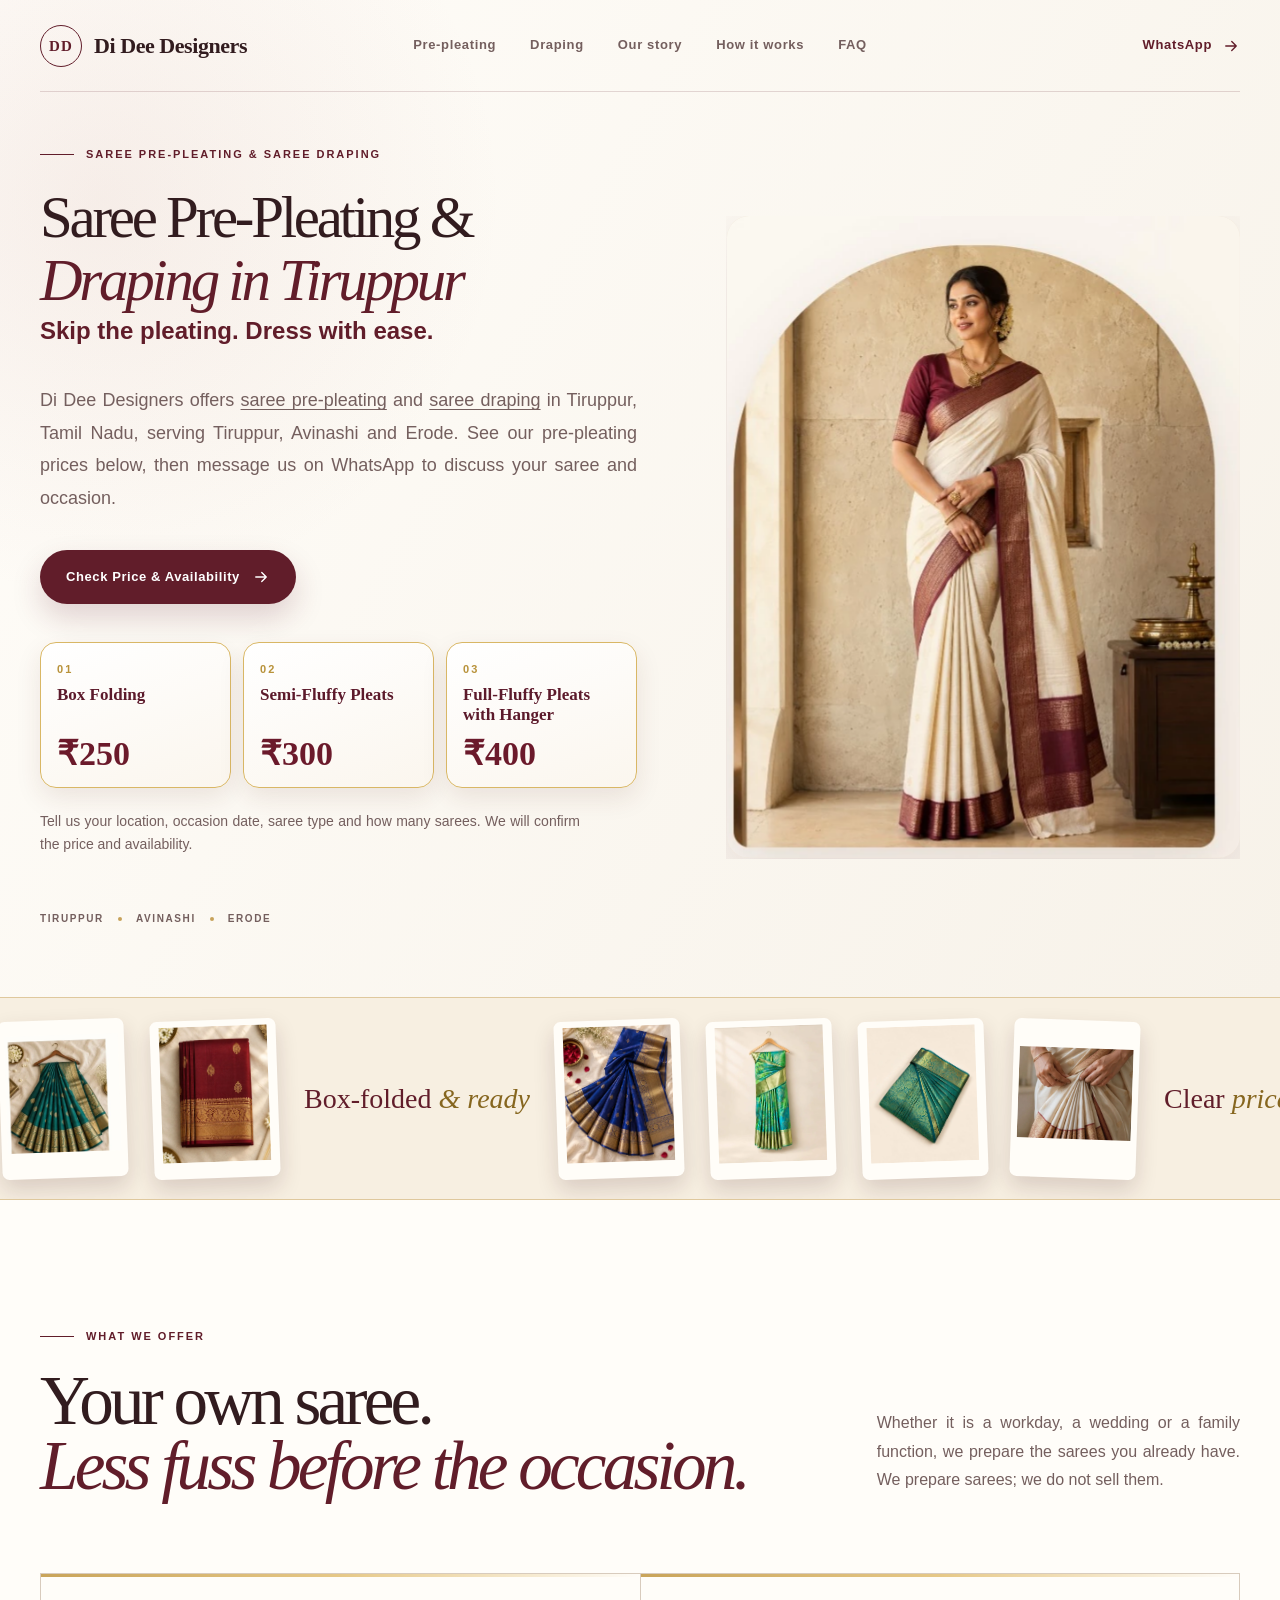
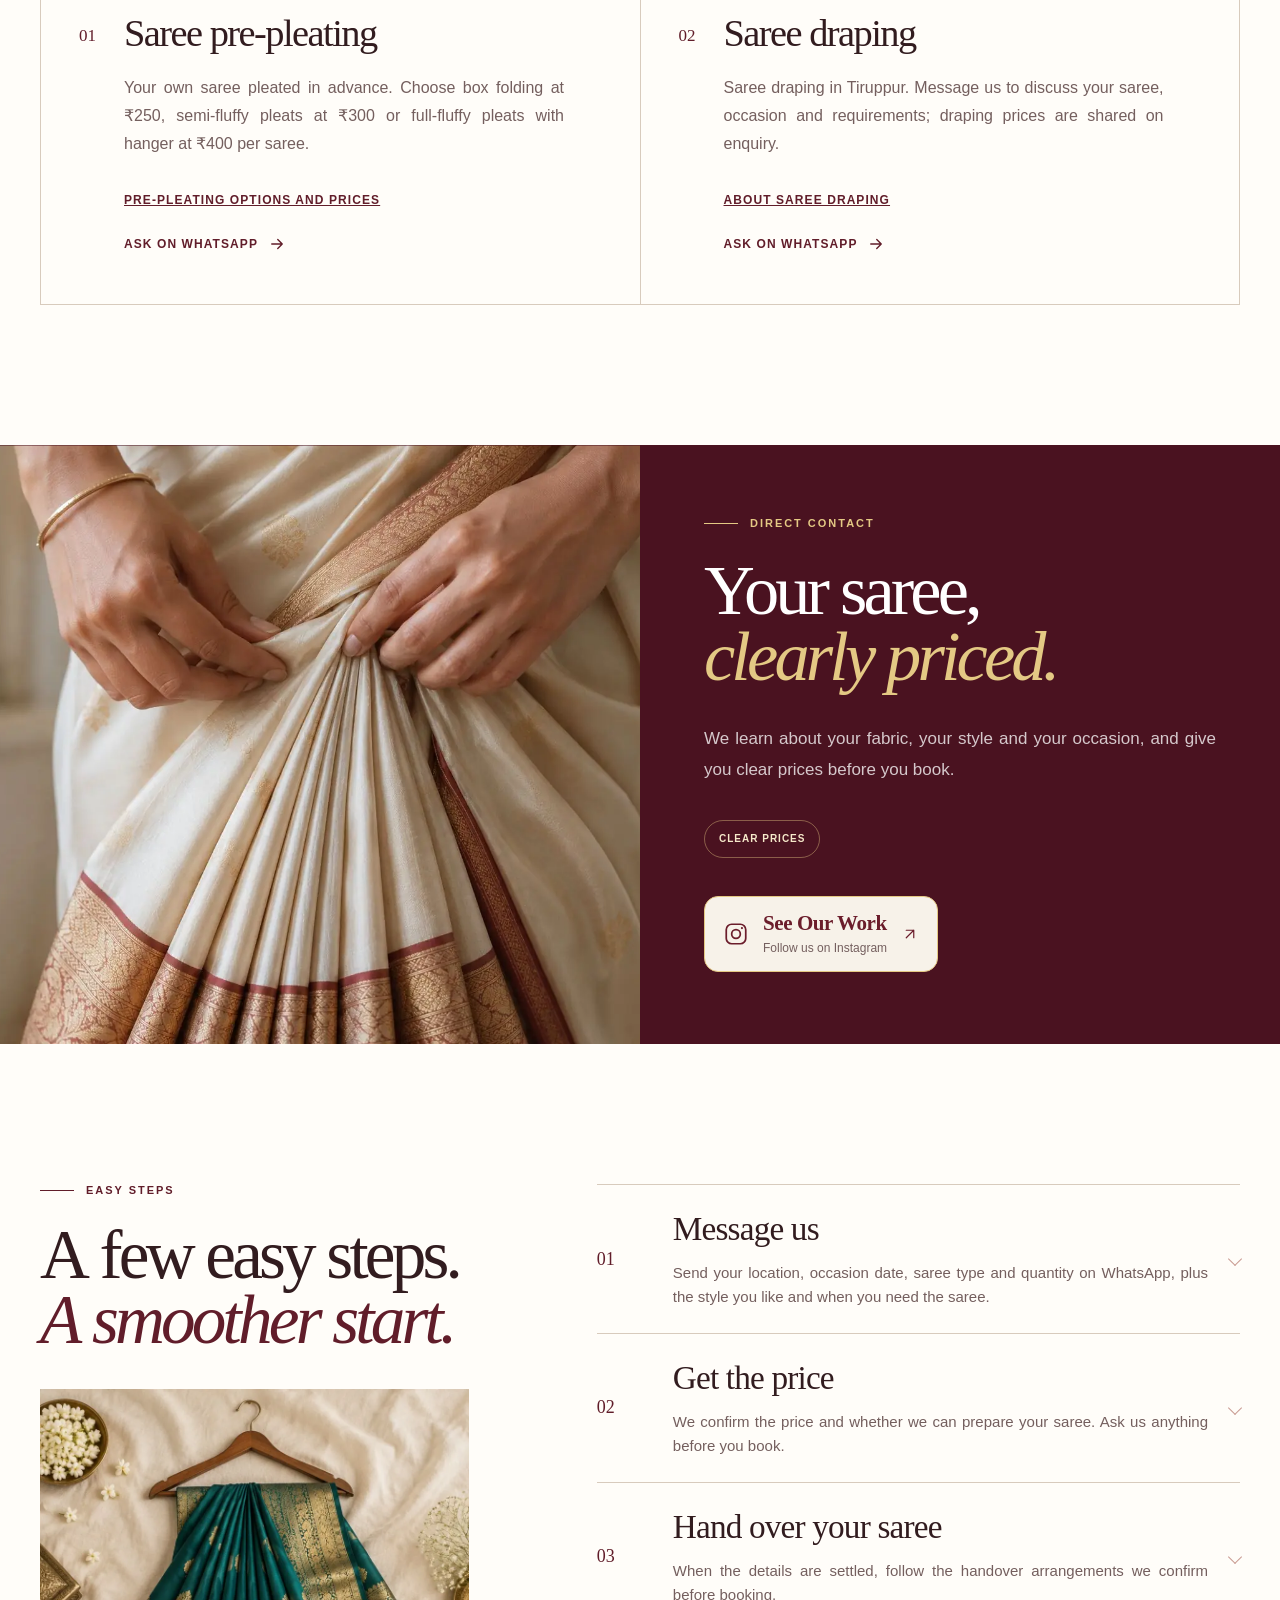
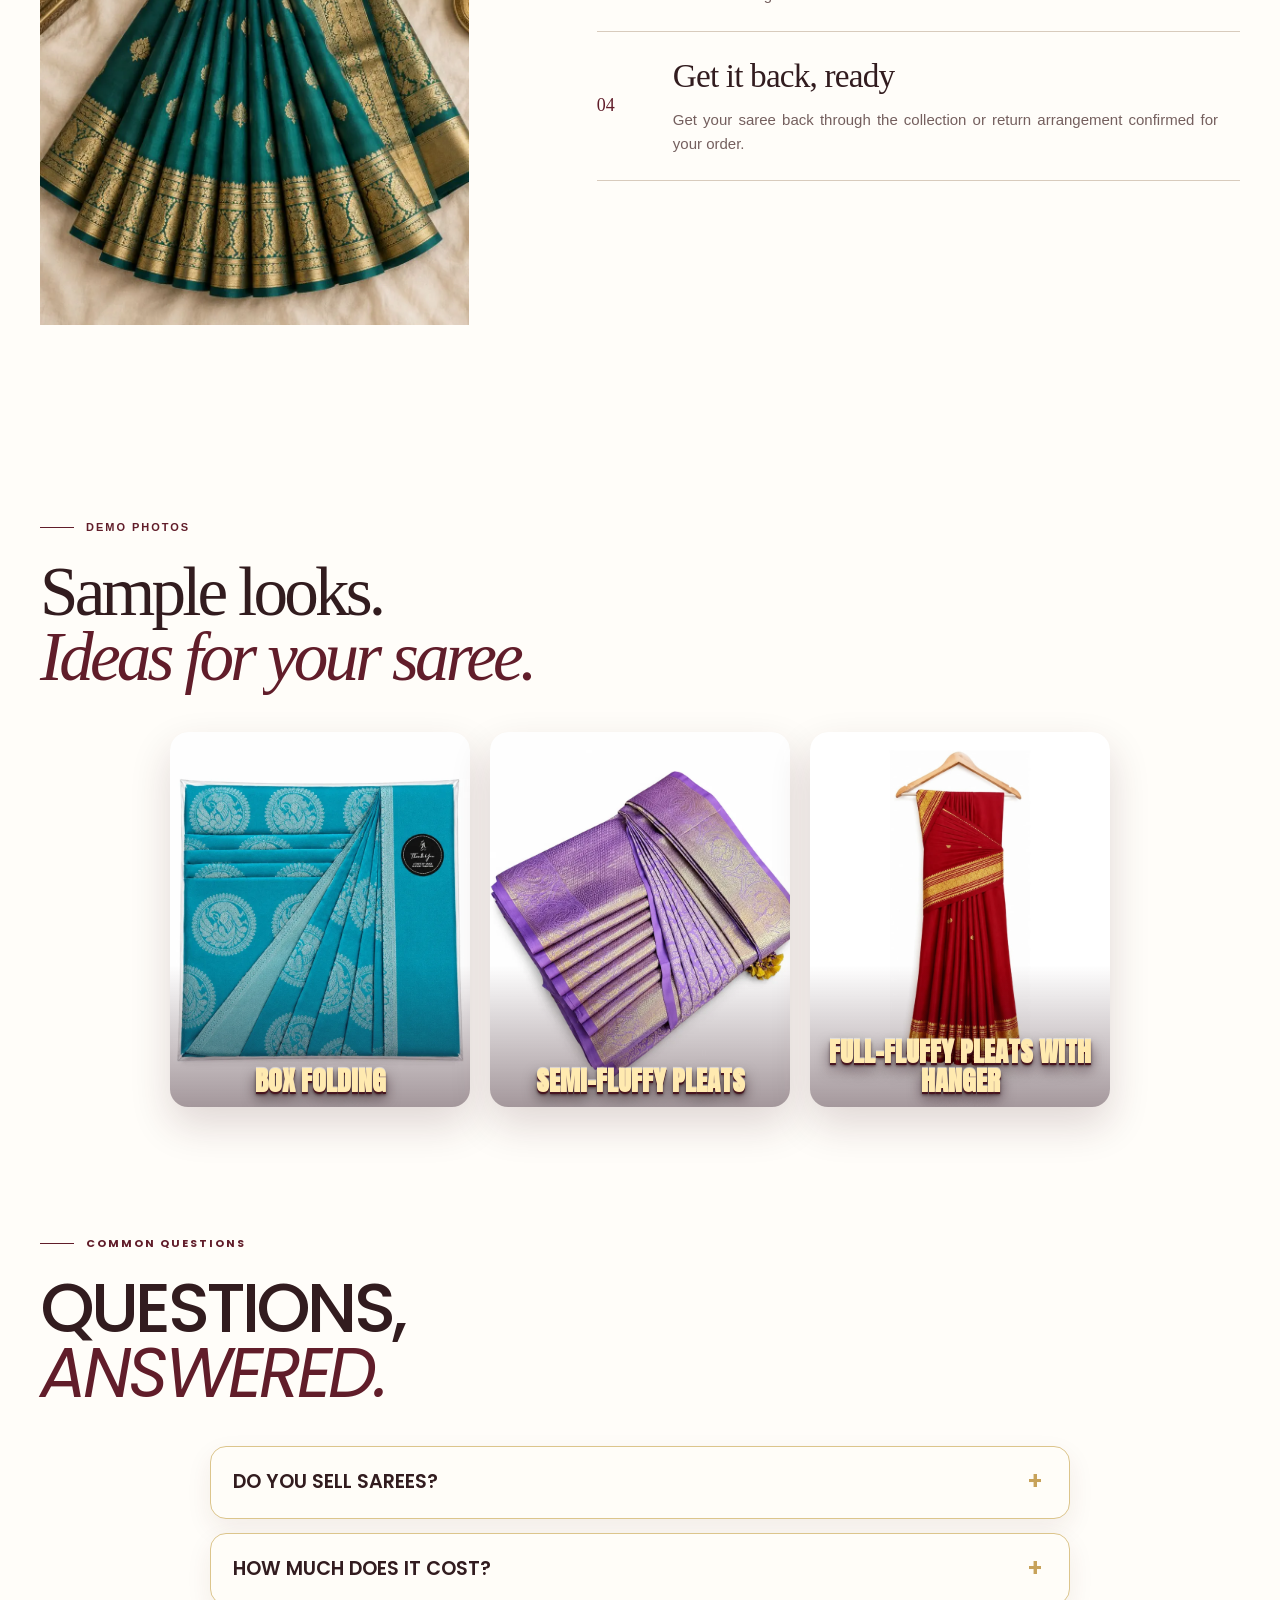
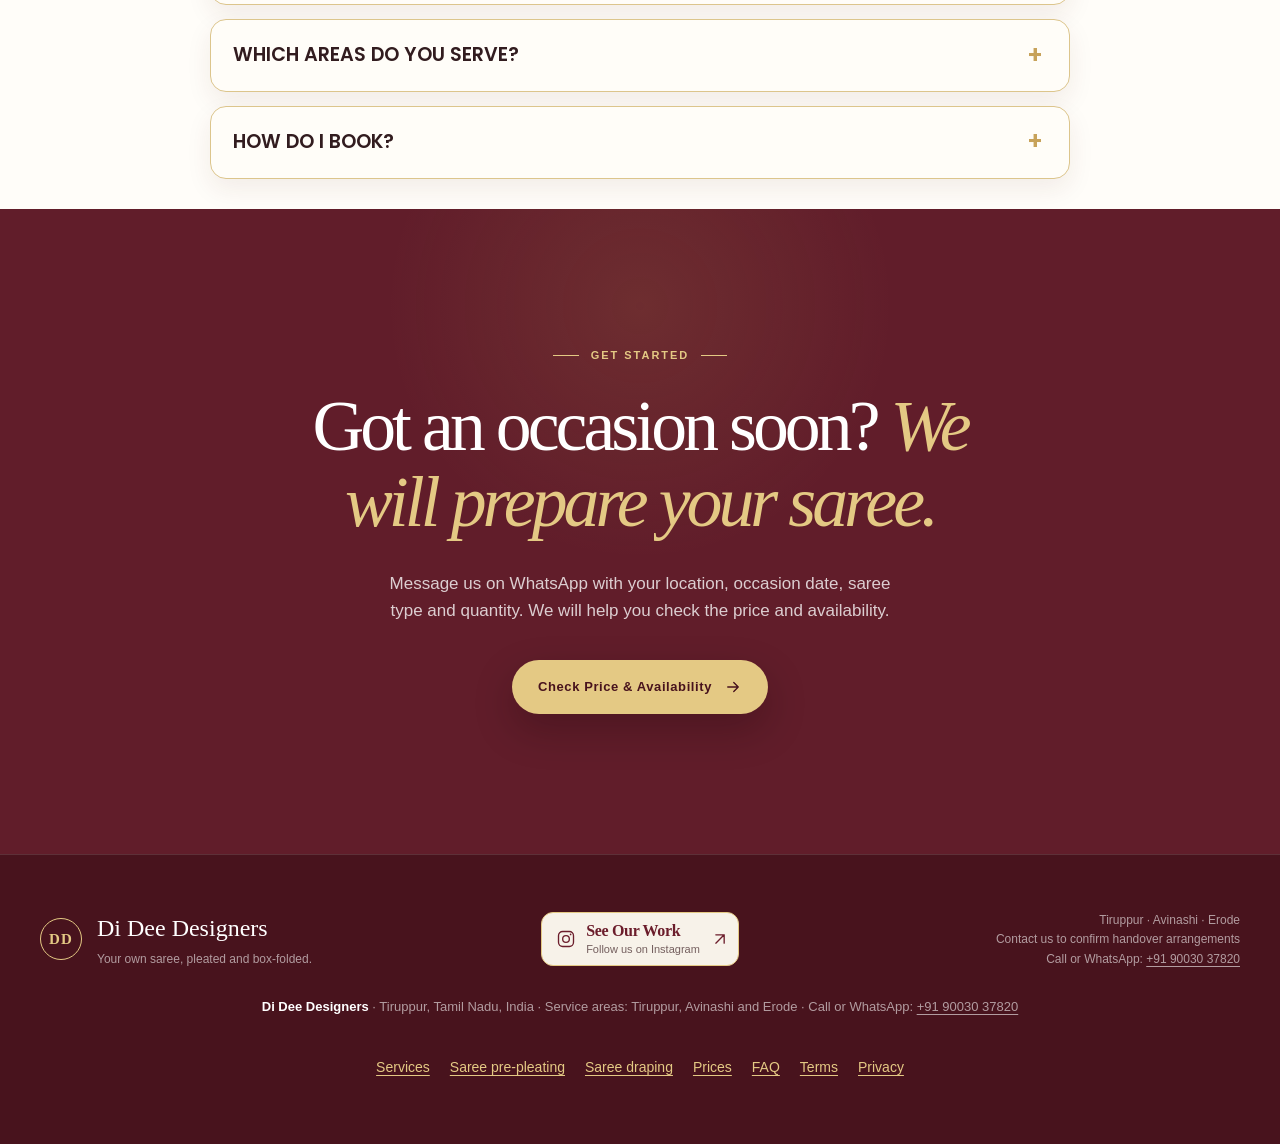
==== commit 9777e1a0: "Fix price wording: remove "₹400,." typo and stray comma before "per saree" - saree-pre-pleating: fix" ====
--- a/index.html
+++ b/index.html
@@ -671,7 +671,7 @@
 </head>
 <body>
 <div class="didee home">
-<div class="didee-site"><a class="skip-link" href="#main-content">Skip to main content</a><header class="site-header"><a class="brand" href="#top"><span class="brand-mark" aria-hidden="true">DD</span><span class="brand-name">Di Dee Designers</span></a><nav class="desktop-nav" aria-label="Main navigation"><a href="/saree-pre-pleating/">Pre-pleating</a><a href="/saree-draping/">Draping</a><a href="#about">Our story</a><a href="#process">How it works</a><a href="/faq">FAQ</a></nav><a class="header-cta" href="https://api.whatsapp.com/send/?phone=919003037820&amp;text=Hi%20Di%20Dee%20Designers%2C%20I&#x27;d%20like%20to%20check%20the%20price%20and%20availability%20for%20saree%20preparation%20for%20my%20own%20saree(s).%0ALocation%20%2F%20area%3A%20%0AOccasion%20date%3A%20%0ASaree%20type%20%2F%20fabric%3A%20%0AQuantity%3A%20%0APreparation%20needed%20by%3A%20%0APlease%20confirm%20pricing%20and%20availability." target="_blank" rel="noreferrer" aria-label="Check price and availability on WhatsApp">WhatsApp <svg aria-hidden="true" viewbox="0 0 24 24" width="18" height="18" fill="none" stroke="currentColor" stroke-width="1.8" stroke-linecap="round" stroke-linejoin="round"><path d="M5 12h14M13 6l6 6-6 6"></path></svg></a></header><main id="main-content"><section class="hero" id="top"><div class="hero-copy"><p class="eyebrow"><span></span> Saree pre-pleating &amp; saree draping</p><h1>Saree Pre-Pleating &amp; <em>Draping in Tiruppur</em></h1><p class="hero-tagline">Skip the pleating. Dress with ease.</p><p class="hero-description">Di Dee Designers offers <a href="/saree-pre-pleating/">saree pre-pleating</a> and <a href="/saree-draping/">saree draping</a> in Tiruppur, Tamil Nadu, serving Tiruppur, Avinashi and Erode. See our pre-pleating prices below, then message us on WhatsApp to discuss your saree and occasion.</p><div class="hero-actions"><a class="button button-primary" href="https://api.whatsapp.com/send/?phone=919003037820&amp;text=Hi%20Di%20Dee%20Designers%2C%20I&#x27;d%20like%20to%20check%20the%20price%20and%20availability%20for%20saree%20preparation%20for%20my%20own%20saree(s).%0ALocation%20%2F%20area%3A%20%0AOccasion%20date%3A%20%0ASaree%20type%20%2F%20fabric%3A%20%0AQuantity%3A%20%0APreparation%20needed%20by%3A%20%0APlease%20confirm%20pricing%20and%20availability." target="_blank" rel="noreferrer">Check Price &amp; Availability <svg aria-hidden="true" viewbox="0 0 24 24" width="18" height="18" fill="none" stroke="currentColor" stroke-width="1.8" stroke-linecap="round" stroke-linejoin="round"><path d="M5 12h14M13 6l6 6-6 6"></path></svg></a><div class="price-cards" aria-label="Pricing" id="prices"><div class="pc"><span class="pc-n">01</span><span class="pc-t">Box Folding</span><span class="pc-p">₹250</span></div><div class="pc"><span class="pc-n">02</span><span class="pc-t">Semi-Fluffy Pleats</span><span class="pc-p">₹300</span></div><div class="pc"><span class="pc-n">03</span><span class="pc-t">Full-Fluffy Pleats with Hanger</span><span class="pc-p">₹400</span></div></div><p>Tell us your location, occasion date, saree type and how many sarees. We will confirm the price and availability.</p></div><div class="hero-location" aria-label="Service areas"><span>Tiruppur</span><i aria-hidden="true"></i><span>Avinashi</span><i aria-hidden="true"></i><span>Erode</span></div></div><div class="hero-visual"><div class="hero-frame"><img width="606" height="724" class="hs hs1" src="16-hero-new.webp" alt="Woman wearing a cream saree with a maroon border, standing in an arched stone doorway" loading="eager" decoding="async"></div></div></section><section class="stripv stripv-ribbon" aria-label="Our promise"><div class="rb-band"><div class="rb-track"><figure class="rb-ph"><img width="524" height="536" src="14-demo-green.webp" alt="" loading="lazy" decoding="async"></figure><figure class="rb-ph"><img width="900" height="1124" src="17-look-a.webp" alt="" loading="lazy" decoding="async"></figure><span class="rb-w">Box-folded <em>&amp; ready</em></span><figure class="rb-ph"><img width="900" height="1124" src="18-look-b.webp" alt="" loading="lazy" decoding="async"></figure><figure class="rb-ph"><img width="900" height="1130" src="20-own-1.webp" alt="" loading="lazy" decoding="async"></figure><figure class="rb-ph"><img width="900" height="1131" src="21-own-2.webp" alt="" loading="lazy" decoding="async"></figure><figure class="rb-ph"><img width="1200" height="960" src="15-detail.webp" alt="" loading="lazy" decoding="async"></figure><span class="rb-w">Clear <em>prices</em></span><figure class="rb-ph" aria-hidden="true"><img width="524" height="536" src="14-demo-green.webp" alt="" loading="lazy" decoding="async"></figure><figure class="rb-ph" aria-hidden="true"><img width="900" height="1124" src="17-look-a.webp" alt="" loading="lazy" decoding="async"></figure><span class="rb-w">Box-folded <em>&amp; ready</em></span><figure class="rb-ph" aria-hidden="true"><img width="900" height="1124" src="18-look-b.webp" alt="" loading="lazy" decoding="async"></figure><figure class="rb-ph" aria-hidden="true"><img width="900" height="1130" src="20-own-1.webp" alt="" loading="lazy" decoding="async"></figure><figure class="rb-ph" aria-hidden="true"><img width="900" height="1131" src="21-own-2.webp" alt="" loading="lazy" decoding="async"></figure><figure class="rb-ph" aria-hidden="true"><img width="1200" height="960" src="15-detail.webp" alt="" loading="lazy" decoding="async"></figure><span class="rb-w">Clear <em>prices</em></span></div></div></section><section class="services section-shell" id="services"><div class="section-heading"><div><p class="eyebrow"><span></span> What we offer</p><h2>Your own saree.<br><em>Less fuss before the occasion.</em></h2></div><p>Whether it is a workday, a wedding or a family function, we prepare the sarees you already have. We prepare sarees; we do not sell them.</p></div><div class="service-grid core-grid"><article class="service-card"><span class="service-number">01</span><div><h3>Saree pre-pleating</h3><p>Your own saree pleated in advance. Choose box folding at ₹250, semi-fluffy pleats at ₹300 or full-fluffy pleats with hanger at ₹400, per saree.</p><p><a href="/saree-pre-pleating/" style="text-decoration:underline">Pre-pleating options and prices</a></p></div><a href="https://api.whatsapp.com/send/?phone=919003037820&amp;text=Hi%20Di%20Dee%20Designers%2C%20I%27d%20like%20to%20enquire%20about%20saree%20pre-pleating.%0ALocation%20%2F%20area%3A%20%0AOccasion%20date%3A%20%0ASaree%20type%20%2F%20fabric%3A%20%0AQuantity%3A%20%0APleat%20style%3A%20" target="_blank" rel="noreferrer" aria-label="Enquire about saree pre-pleating on WhatsApp">Ask on WhatsApp <svg aria-hidden="true" viewbox="0 0 24 24" width="18" height="18" fill="none" stroke="currentColor" stroke-width="1.8" stroke-linecap="round" stroke-linejoin="round"><path d="M5 12h14M13 6l6 6-6 6"></path></svg></a></article><article class="service-card"><span class="service-number">02</span><div><h3>Saree draping</h3><p>Saree draping in Tiruppur. Message us to discuss your saree, occasion and requirements; draping prices are shared on enquiry.</p><p><a href="/saree-draping/" style="text-decoration:underline">About saree draping</a></p></div><a href="https://api.whatsapp.com/send/?phone=919003037820&amp;text=Hi%20Di%20Dee%20Designers%2C%20I%27d%20like%20to%20enquire%20about%20saree%20draping.%0ALocation%20%2F%20area%3A%20%0AOccasion%20and%20date%3A%20%0ASaree%20type%20%2F%20fabric%3A%20%0AAny%20style%20preference%3A%20" target="_blank" rel="noreferrer" aria-label="Enquire about saree draping on WhatsApp">Ask on WhatsApp <svg aria-hidden="true" viewbox="0 0 24 24" width="18" height="18" fill="none" stroke="currentColor" stroke-width="1.8" stroke-linecap="round" stroke-linejoin="round"><path d="M5 12h14M13 6l6 6-6 6"></path></svg></a></article></div></section><section class="about" id="about"><div class="about-image-wrap"><img width="1200" height="960" src="15-detail.webp" alt="Close-up of carefully arranged box pleats on an ivory silk saree" decoding="async" sizes="(max-width: 900px) 100vw, 50vw" class="detail-image" style="display:block;width:100%;height:100%;object-fit:contain"></div><div class="about-copy"><p class="eyebrow light"><span></span> Direct contact</p><h2>Your saree, <em>clearly priced.</em></h2><p class="about-intro">We learn about your fabric, your style and your occasion, and give you clear prices before you book.</p><div class="highlights"><span>Clear prices</span></div><a class="instagram-cta" href="https://www.instagram.com/dideedesignerstirupur/" target="_blank" rel="noopener noreferrer" aria-label="See Our Work — Follow us on Instagram (opens in a new tab)"><svg class="instagram-cta-icon" aria-hidden="true" viewbox="0 0 24 24" width="26" height="26" fill="none" stroke="currentColor" stroke-width="1.6" stroke-linecap="round" stroke-linejoin="round"><rect x="3" y="3" width="18" height="18" rx="5"></rect><circle cx="12" cy="12" r="4"></circle><circle cx="17.5" cy="6.5" r="1" fill="currentColor" stroke="none"></circle></svg><span class="instagram-cta-copy"><span class="instagram-cta-title">See Our Work</span><span class="instagram-cta-subtitle">Follow us on Instagram</span></span><svg class="instagram-cta-arrow" aria-hidden="true" viewbox="0 0 24 24" width="18" height="18" fill="none" stroke="currentColor" stroke-width="1.6" stroke-linecap="round" stroke-linejoin="round"><path d="M7 17 17 7M7 7h10v10"></path></svg></a></div></section><section class="process section-shell" id="process"><div class="process-heading"><p class="eyebrow"><span></span> Easy steps</p><h2>A few easy steps.<br><em>A smoother start.</em></h2><div class="steps-visual"><img width="900" height="1124" src="19-look-c.webp" alt="Teal and gold silk saree with neatly arranged pleats on a wooden hanger" decoding="async" loading="lazy"></div></div><ol class="process-list"><li><span>01</span><div><h3>Message us</h3><p>Send your location, occasion date, saree type and quantity on WhatsApp, plus the style you like and when you need the saree.</p></div><i aria-hidden="true"></i></li><li><span>02</span><div><h3>Get the price</h3><p>We confirm the price and whether we can prepare your saree. Ask us anything before you book.</p></div><i aria-hidden="true"></i></li><li><span>03</span><div><h3>Hand over your saree</h3><p>When the details are settled, follow the handover arrangements we confirm before booking.</p></div><i aria-hidden="true"></i></li><li><span>04</span><div><h3>Get it back, ready</h3><p>Get your saree back through the collection or return arrangement confirmed for your order.</p></div></li></ol></section><section class="demo-strip section-shell" id="demos"><div class="section-heading"><div><p class="eyebrow"><span></span> Demo photos</p><h2>Sample looks.<br><em>Ideas for your saree.</em></h2></div></div><div class="ds-wrap"><div class="ds-track"><figure class="ds-card"><img width="800" height="1000" src="tier-box-folding-pressed-pleats-800w.webp" alt="Demo photo: saree front pleats pressed perfectly flat with crisp sharp creases, lying flat" loading="lazy" decoding="async"><figcaption class="ds-cap" data-text="Box Folding">Box Folding</figcaption></figure><figure class="ds-card"><img width="800" height="1000" src="tier-semi-fluffy-pleats-800w.webp" alt="Demo photo: saree front pleats arranged as soft rounded pleats with moderate natural volume" loading="lazy" decoding="async"><figcaption class="ds-cap" data-text="Semi-Fluffy Pleats">Semi-Fluffy Pleats</figcaption></figure><figure class="ds-card"><img width="1600" height="2000" src="22-tier-fullfluffy.webp" alt="Demo photo: a fully pleated silk saree with very full voluminous fluffy pleats hanging on a wooden hanger" loading="lazy" decoding="async"><figcaption class="ds-cap" data-text="Full-Fluffy Pleats with Hanger">Full-Fluffy Pleats with Hanger</figcaption></figure></div></div></section><section class="faq section-shell" id="faq"><div class="section-heading"><div><p class="eyebrow"><span></span> Common questions</p><h2>Questions,<br><em>answered.</em></h2></div></div><div class="faq-list"><details class="faq-item"><summary>Do you sell sarees?</summary><p>No. We prepare the sarees you already own. Whether it is a workday, a wedding or a family function, we pleat and box-fold your own sarees; we do not sell them.</p></details><details class="faq-item"><summary>How much does it cost?</summary><p>Box Folding is ₹250, Semi-Fluffy Pleats are ₹300 and Full-Fluffy Pleats with Hanger are ₹400. Tell us your saree type and quantity on WhatsApp and we will confirm the price before you book.</p></details><details class="faq-item"><summary>Which areas do you serve?</summary><p>We work across Tiruppur, Avinashi and Erode in Tamil Nadu. Share your location when you message us so we can confirm availability.</p></details><details class="faq-item"><summary>How do I book?</summary><p>Message us on WhatsApp with your location, occasion date, saree type and quantity, plus the style you like and when you need the saree. We confirm the price and arrangements before you book.</p></details></div></section><section class="final-cta"><p class="eyebrow light centered"><span></span> Get started <span></span></p><h2>Got an occasion soon? <em>We will prepare your saree.</em></h2><p>Message us on WhatsApp with your location, occasion date, saree type and quantity. We will help you check the price and availability.</p><a class="button button-gold" href="https://api.whatsapp.com/send/?phone=919003037820&amp;text=Hi%20Di%20Dee%20Designers%2C%20I&#x27;d%20like%20to%20check%20the%20price%20and%20availability%20for%20saree%20preparation%20for%20my%20own%20saree(s).%0ALocation%20%2F%20area%3A%20%0AOccasion%20date%3A%20%0ASaree%20type%20%2F%20fabric%3A%20%0AQuantity%3A%20%0APreparation%20needed%20by%3A%20%0APlease%20confirm%20pricing%20and%20availability." target="_blank" rel="noreferrer">Check Price &amp; Availability <svg aria-hidden="true" viewbox="0 0 24 24" width="18" height="18" fill="none" stroke="currentColor" stroke-width="1.8" stroke-linecap="round" stroke-linejoin="round"><path d="M5 12h14M13 6l6 6-6 6"></path></svg></a></section></main><footer><div class="footer-brand"><span class="brand-mark footer-mark">DD</span><div><strong>Di Dee Designers</strong><p>Your own saree, pleated and box-folded.</p></div></div><a class="instagram-cta" href="https://www.instagram.com/dideedesignerstirupur/" target="_blank" rel="noopener noreferrer" aria-label="See Our Work — Follow us on Instagram (opens in a new tab)"><svg class="instagram-cta-icon" aria-hidden="true" viewbox="0 0 24 24" width="26" height="26" fill="none" stroke="currentColor" stroke-width="1.6" stroke-linecap="round" stroke-linejoin="round"><rect x="3" y="3" width="18" height="18" rx="5"></rect><circle cx="12" cy="12" r="4"></circle><circle cx="17.5" cy="6.5" r="1" fill="currentColor" stroke="none"></circle></svg><span class="instagram-cta-copy"><span class="instagram-cta-title">See Our Work</span><span class="instagram-cta-subtitle">Follow us on Instagram</span></span><svg class="instagram-cta-arrow" aria-hidden="true" viewbox="0 0 24 24" width="18" height="18" fill="none" stroke="currentColor" stroke-width="1.6" stroke-linecap="round" stroke-linejoin="round"><path d="M7 17 17 7M7 7h10v10"></path></svg></a><p class="footer-areas">Tiruppur · Avinashi · Erode<br>Contact us to confirm handover arrangements<br>Call or WhatsApp: <a class="footer-phone" href="tel:+919003037820" style="color:inherit;text-decoration:underline;text-underline-offset:3px">+91 90030 37820</a></p><p class="footer-line"><strong>Di Dee Designers</strong> · Tiruppur, Tamil Nadu, India · Service areas: Tiruppur, Avinashi and Erode · Call or WhatsApp: <a class="footer-phone" href="tel:+919003037820" style="color:inherit;text-decoration:underline;text-underline-offset:3px">+91 90030 37820</a></p><p class="footer-links"><a href="#services">Services</a><a href="/saree-pre-pleating/">Saree pre-pleating</a><a href="/saree-draping/">Saree draping</a><a href="#prices">Prices</a><a href="/faq">FAQ</a><a href="/terms">Terms</a><a href="/privacy">Privacy</a></p></footer></div>
+<div class="didee-site"><a class="skip-link" href="#main-content">Skip to main content</a><header class="site-header"><a class="brand" href="#top"><span class="brand-mark" aria-hidden="true">DD</span><span class="brand-name">Di Dee Designers</span></a><nav class="desktop-nav" aria-label="Main navigation"><a href="/saree-pre-pleating/">Pre-pleating</a><a href="/saree-draping/">Draping</a><a href="#about">Our story</a><a href="#process">How it works</a><a href="/faq">FAQ</a></nav><a class="header-cta" href="https://api.whatsapp.com/send/?phone=919003037820&amp;text=Hi%20Di%20Dee%20Designers%2C%20I&#x27;d%20like%20to%20check%20the%20price%20and%20availability%20for%20saree%20preparation%20for%20my%20own%20saree(s).%0ALocation%20%2F%20area%3A%20%0AOccasion%20date%3A%20%0ASaree%20type%20%2F%20fabric%3A%20%0AQuantity%3A%20%0APreparation%20needed%20by%3A%20%0APlease%20confirm%20pricing%20and%20availability." target="_blank" rel="noreferrer" aria-label="Check price and availability on WhatsApp">WhatsApp <svg aria-hidden="true" viewbox="0 0 24 24" width="18" height="18" fill="none" stroke="currentColor" stroke-width="1.8" stroke-linecap="round" stroke-linejoin="round"><path d="M5 12h14M13 6l6 6-6 6"></path></svg></a></header><main id="main-content"><section class="hero" id="top"><div class="hero-copy"><p class="eyebrow"><span></span> Saree pre-pleating &amp; saree draping</p><h1>Saree Pre-Pleating &amp; <em>Draping in Tiruppur</em></h1><p class="hero-tagline">Skip the pleating. Dress with ease.</p><p class="hero-description">Di Dee Designers offers <a href="/saree-pre-pleating/">saree pre-pleating</a> and <a href="/saree-draping/">saree draping</a> in Tiruppur, Tamil Nadu, serving Tiruppur, Avinashi and Erode. See our pre-pleating prices below, then message us on WhatsApp to discuss your saree and occasion.</p><div class="hero-actions"><a class="button button-primary" href="https://api.whatsapp.com/send/?phone=919003037820&amp;text=Hi%20Di%20Dee%20Designers%2C%20I&#x27;d%20like%20to%20check%20the%20price%20and%20availability%20for%20saree%20preparation%20for%20my%20own%20saree(s).%0ALocation%20%2F%20area%3A%20%0AOccasion%20date%3A%20%0ASaree%20type%20%2F%20fabric%3A%20%0AQuantity%3A%20%0APreparation%20needed%20by%3A%20%0APlease%20confirm%20pricing%20and%20availability." target="_blank" rel="noreferrer">Check Price &amp; Availability <svg aria-hidden="true" viewbox="0 0 24 24" width="18" height="18" fill="none" stroke="currentColor" stroke-width="1.8" stroke-linecap="round" stroke-linejoin="round"><path d="M5 12h14M13 6l6 6-6 6"></path></svg></a><div class="price-cards" aria-label="Pricing" id="prices"><div class="pc"><span class="pc-n">01</span><span class="pc-t">Box Folding</span><span class="pc-p">₹250</span></div><div class="pc"><span class="pc-n">02</span><span class="pc-t">Semi-Fluffy Pleats</span><span class="pc-p">₹300</span></div><div class="pc"><span class="pc-n">03</span><span class="pc-t">Full-Fluffy Pleats with Hanger</span><span class="pc-p">₹400</span></div></div><p>Tell us your location, occasion date, saree type and how many sarees. We will confirm the price and availability.</p></div><div class="hero-location" aria-label="Service areas"><span>Tiruppur</span><i aria-hidden="true"></i><span>Avinashi</span><i aria-hidden="true"></i><span>Erode</span></div></div><div class="hero-visual"><div class="hero-frame"><img width="606" height="724" class="hs hs1" src="16-hero-new.webp" alt="Woman wearing a cream saree with a maroon border, standing in an arched stone doorway" loading="eager" decoding="async"></div></div></section><section class="stripv stripv-ribbon" aria-label="Our promise"><div class="rb-band"><div class="rb-track"><figure class="rb-ph"><img width="524" height="536" src="14-demo-green.webp" alt="" loading="lazy" decoding="async"></figure><figure class="rb-ph"><img width="900" height="1124" src="17-look-a.webp" alt="" loading="lazy" decoding="async"></figure><span class="rb-w">Box-folded <em>&amp; ready</em></span><figure class="rb-ph"><img width="900" height="1124" src="18-look-b.webp" alt="" loading="lazy" decoding="async"></figure><figure class="rb-ph"><img width="900" height="1130" src="20-own-1.webp" alt="" loading="lazy" decoding="async"></figure><figure class="rb-ph"><img width="900" height="1131" src="21-own-2.webp" alt="" loading="lazy" decoding="async"></figure><figure class="rb-ph"><img width="1200" height="960" src="15-detail.webp" alt="" loading="lazy" decoding="async"></figure><span class="rb-w">Clear <em>prices</em></span><figure class="rb-ph" aria-hidden="true"><img width="524" height="536" src="14-demo-green.webp" alt="" loading="lazy" decoding="async"></figure><figure class="rb-ph" aria-hidden="true"><img width="900" height="1124" src="17-look-a.webp" alt="" loading="lazy" decoding="async"></figure><span class="rb-w">Box-folded <em>&amp; ready</em></span><figure class="rb-ph" aria-hidden="true"><img width="900" height="1124" src="18-look-b.webp" alt="" loading="lazy" decoding="async"></figure><figure class="rb-ph" aria-hidden="true"><img width="900" height="1130" src="20-own-1.webp" alt="" loading="lazy" decoding="async"></figure><figure class="rb-ph" aria-hidden="true"><img width="900" height="1131" src="21-own-2.webp" alt="" loading="lazy" decoding="async"></figure><figure class="rb-ph" aria-hidden="true"><img width="1200" height="960" src="15-detail.webp" alt="" loading="lazy" decoding="async"></figure><span class="rb-w">Clear <em>prices</em></span></div></div></section><section class="services section-shell" id="services"><div class="section-heading"><div><p class="eyebrow"><span></span> What we offer</p><h2>Your own saree.<br><em>Less fuss before the occasion.</em></h2></div><p>Whether it is a workday, a wedding or a family function, we prepare the sarees you already have. We prepare sarees; we do not sell them.</p></div><div class="service-grid core-grid"><article class="service-card"><span class="service-number">01</span><div><h3>Saree pre-pleating</h3><p>Your own saree pleated in advance. Choose box folding at ₹250, semi-fluffy pleats at ₹300 or full-fluffy pleats with hanger at ₹400 per saree.</p><p><a href="/saree-pre-pleating/" style="text-decoration:underline">Pre-pleating options and prices</a></p></div><a href="https://api.whatsapp.com/send/?phone=919003037820&amp;text=Hi%20Di%20Dee%20Designers%2C%20I%27d%20like%20to%20enquire%20about%20saree%20pre-pleating.%0ALocation%20%2F%20area%3A%20%0AOccasion%20date%3A%20%0ASaree%20type%20%2F%20fabric%3A%20%0AQuantity%3A%20%0APleat%20style%3A%20" target="_blank" rel="noreferrer" aria-label="Enquire about saree pre-pleating on WhatsApp">Ask on WhatsApp <svg aria-hidden="true" viewbox="0 0 24 24" width="18" height="18" fill="none" stroke="currentColor" stroke-width="1.8" stroke-linecap="round" stroke-linejoin="round"><path d="M5 12h14M13 6l6 6-6 6"></path></svg></a></article><article class="service-card"><span class="service-number">02</span><div><h3>Saree draping</h3><p>Saree draping in Tiruppur. Message us to discuss your saree, occasion and requirements; draping prices are shared on enquiry.</p><p><a href="/saree-draping/" style="text-decoration:underline">About saree draping</a></p></div><a href="https://api.whatsapp.com/send/?phone=919003037820&amp;text=Hi%20Di%20Dee%20Designers%2C%20I%27d%20like%20to%20enquire%20about%20saree%20draping.%0ALocation%20%2F%20area%3A%20%0AOccasion%20and%20date%3A%20%0ASaree%20type%20%2F%20fabric%3A%20%0AAny%20style%20preference%3A%20" target="_blank" rel="noreferrer" aria-label="Enquire about saree draping on WhatsApp">Ask on WhatsApp <svg aria-hidden="true" viewbox="0 0 24 24" width="18" height="18" fill="none" stroke="currentColor" stroke-width="1.8" stroke-linecap="round" stroke-linejoin="round"><path d="M5 12h14M13 6l6 6-6 6"></path></svg></a></article></div></section><section class="about" id="about"><div class="about-image-wrap"><img width="1200" height="960" src="15-detail.webp" alt="Close-up of carefully arranged box pleats on an ivory silk saree" decoding="async" sizes="(max-width: 900px) 100vw, 50vw" class="detail-image" style="display:block;width:100%;height:100%;object-fit:contain"></div><div class="about-copy"><p class="eyebrow light"><span></span> Direct contact</p><h2>Your saree, <em>clearly priced.</em></h2><p class="about-intro">We learn about your fabric, your style and your occasion, and give you clear prices before you book.</p><div class="highlights"><span>Clear prices</span></div><a class="instagram-cta" href="https://www.instagram.com/dideedesignerstirupur/" target="_blank" rel="noopener noreferrer" aria-label="See Our Work — Follow us on Instagram (opens in a new tab)"><svg class="instagram-cta-icon" aria-hidden="true" viewbox="0 0 24 24" width="26" height="26" fill="none" stroke="currentColor" stroke-width="1.6" stroke-linecap="round" stroke-linejoin="round"><rect x="3" y="3" width="18" height="18" rx="5"></rect><circle cx="12" cy="12" r="4"></circle><circle cx="17.5" cy="6.5" r="1" fill="currentColor" stroke="none"></circle></svg><span class="instagram-cta-copy"><span class="instagram-cta-title">See Our Work</span><span class="instagram-cta-subtitle">Follow us on Instagram</span></span><svg class="instagram-cta-arrow" aria-hidden="true" viewbox="0 0 24 24" width="18" height="18" fill="none" stroke="currentColor" stroke-width="1.6" stroke-linecap="round" stroke-linejoin="round"><path d="M7 17 17 7M7 7h10v10"></path></svg></a></div></section><section class="process section-shell" id="process"><div class="process-heading"><p class="eyebrow"><span></span> Easy steps</p><h2>A few easy steps.<br><em>A smoother start.</em></h2><div class="steps-visual"><img width="900" height="1124" src="19-look-c.webp" alt="Teal and gold silk saree with neatly arranged pleats on a wooden hanger" decoding="async" loading="lazy"></div></div><ol class="process-list"><li><span>01</span><div><h3>Message us</h3><p>Send your location, occasion date, saree type and quantity on WhatsApp, plus the style you like and when you need the saree.</p></div><i aria-hidden="true"></i></li><li><span>02</span><div><h3>Get the price</h3><p>We confirm the price and whether we can prepare your saree. Ask us anything before you book.</p></div><i aria-hidden="true"></i></li><li><span>03</span><div><h3>Hand over your saree</h3><p>When the details are settled, follow the handover arrangements we confirm before booking.</p></div><i aria-hidden="true"></i></li><li><span>04</span><div><h3>Get it back, ready</h3><p>Get your saree back through the collection or return arrangement confirmed for your order.</p></div></li></ol></section><section class="demo-strip section-shell" id="demos"><div class="section-heading"><div><p class="eyebrow"><span></span> Demo photos</p><h2>Sample looks.<br><em>Ideas for your saree.</em></h2></div></div><div class="ds-wrap"><div class="ds-track"><figure class="ds-card"><img width="800" height="1000" src="tier-box-folding-pressed-pleats-800w.webp" alt="Demo photo: saree front pleats pressed perfectly flat with crisp sharp creases, lying flat" loading="lazy" decoding="async"><figcaption class="ds-cap" data-text="Box Folding">Box Folding</figcaption></figure><figure class="ds-card"><img width="800" height="1000" src="tier-semi-fluffy-pleats-800w.webp" alt="Demo photo: saree front pleats arranged as soft rounded pleats with moderate natural volume" loading="lazy" decoding="async"><figcaption class="ds-cap" data-text="Semi-Fluffy Pleats">Semi-Fluffy Pleats</figcaption></figure><figure class="ds-card"><img width="1600" height="2000" src="22-tier-fullfluffy.webp" alt="Demo photo: a fully pleated silk saree with very full voluminous fluffy pleats hanging on a wooden hanger" loading="lazy" decoding="async"><figcaption class="ds-cap" data-text="Full-Fluffy Pleats with Hanger">Full-Fluffy Pleats with Hanger</figcaption></figure></div></div></section><section class="faq section-shell" id="faq"><div class="section-heading"><div><p class="eyebrow"><span></span> Common questions</p><h2>Questions,<br><em>answered.</em></h2></div></div><div class="faq-list"><details class="faq-item"><summary>Do you sell sarees?</summary><p>No. We prepare the sarees you already own. Whether it is a workday, a wedding or a family function, we pleat and box-fold your own sarees; we do not sell them.</p></details><details class="faq-item"><summary>How much does it cost?</summary><p>Box Folding is ₹250, Semi-Fluffy Pleats are ₹300 and Full-Fluffy Pleats with Hanger are ₹400. Tell us your saree type and quantity on WhatsApp and we will confirm the price before you book.</p></details><details class="faq-item"><summary>Which areas do you serve?</summary><p>We work across Tiruppur, Avinashi and Erode in Tamil Nadu. Share your location when you message us so we can confirm availability.</p></details><details class="faq-item"><summary>How do I book?</summary><p>Message us on WhatsApp with your location, occasion date, saree type and quantity, plus the style you like and when you need the saree. We confirm the price and arrangements before you book.</p></details></div></section><section class="final-cta"><p class="eyebrow light centered"><span></span> Get started <span></span></p><h2>Got an occasion soon? <em>We will prepare your saree.</em></h2><p>Message us on WhatsApp with your location, occasion date, saree type and quantity. We will help you check the price and availability.</p><a class="button button-gold" href="https://api.whatsapp.com/send/?phone=919003037820&amp;text=Hi%20Di%20Dee%20Designers%2C%20I&#x27;d%20like%20to%20check%20the%20price%20and%20availability%20for%20saree%20preparation%20for%20my%20own%20saree(s).%0ALocation%20%2F%20area%3A%20%0AOccasion%20date%3A%20%0ASaree%20type%20%2F%20fabric%3A%20%0AQuantity%3A%20%0APreparation%20needed%20by%3A%20%0APlease%20confirm%20pricing%20and%20availability." target="_blank" rel="noreferrer">Check Price &amp; Availability <svg aria-hidden="true" viewbox="0 0 24 24" width="18" height="18" fill="none" stroke="currentColor" stroke-width="1.8" stroke-linecap="round" stroke-linejoin="round"><path d="M5 12h14M13 6l6 6-6 6"></path></svg></a></section></main><footer><div class="footer-brand"><span class="brand-mark footer-mark">DD</span><div><strong>Di Dee Designers</strong><p>Your own saree, pleated and box-folded.</p></div></div><a class="instagram-cta" href="https://www.instagram.com/dideedesignerstirupur/" target="_blank" rel="noopener noreferrer" aria-label="See Our Work — Follow us on Instagram (opens in a new tab)"><svg class="instagram-cta-icon" aria-hidden="true" viewbox="0 0 24 24" width="26" height="26" fill="none" stroke="currentColor" stroke-width="1.6" stroke-linecap="round" stroke-linejoin="round"><rect x="3" y="3" width="18" height="18" rx="5"></rect><circle cx="12" cy="12" r="4"></circle><circle cx="17.5" cy="6.5" r="1" fill="currentColor" stroke="none"></circle></svg><span class="instagram-cta-copy"><span class="instagram-cta-title">See Our Work</span><span class="instagram-cta-subtitle">Follow us on Instagram</span></span><svg class="instagram-cta-arrow" aria-hidden="true" viewbox="0 0 24 24" width="18" height="18" fill="none" stroke="currentColor" stroke-width="1.6" stroke-linecap="round" stroke-linejoin="round"><path d="M7 17 17 7M7 7h10v10"></path></svg></a><p class="footer-areas">Tiruppur · Avinashi · Erode<br>Contact us to confirm handover arrangements<br>Call or WhatsApp: <a class="footer-phone" href="tel:+919003037820" style="color:inherit;text-decoration:underline;text-underline-offset:3px">+91 90030 37820</a></p><p class="footer-line"><strong>Di Dee Designers</strong> · Tiruppur, Tamil Nadu, India · Service areas: Tiruppur, Avinashi and Erode · Call or WhatsApp: <a class="footer-phone" href="tel:+919003037820" style="color:inherit;text-decoration:underline;text-underline-offset:3px">+91 90030 37820</a></p><p class="footer-links"><a href="#services">Services</a><a href="/saree-pre-pleating/">Saree pre-pleating</a><a href="/saree-draping/">Saree draping</a><a href="#prices">Prices</a><a href="/faq">FAQ</a><a href="/terms">Terms</a><a href="/privacy">Privacy</a></p></footer></div>
 
 </div>
 <script>
